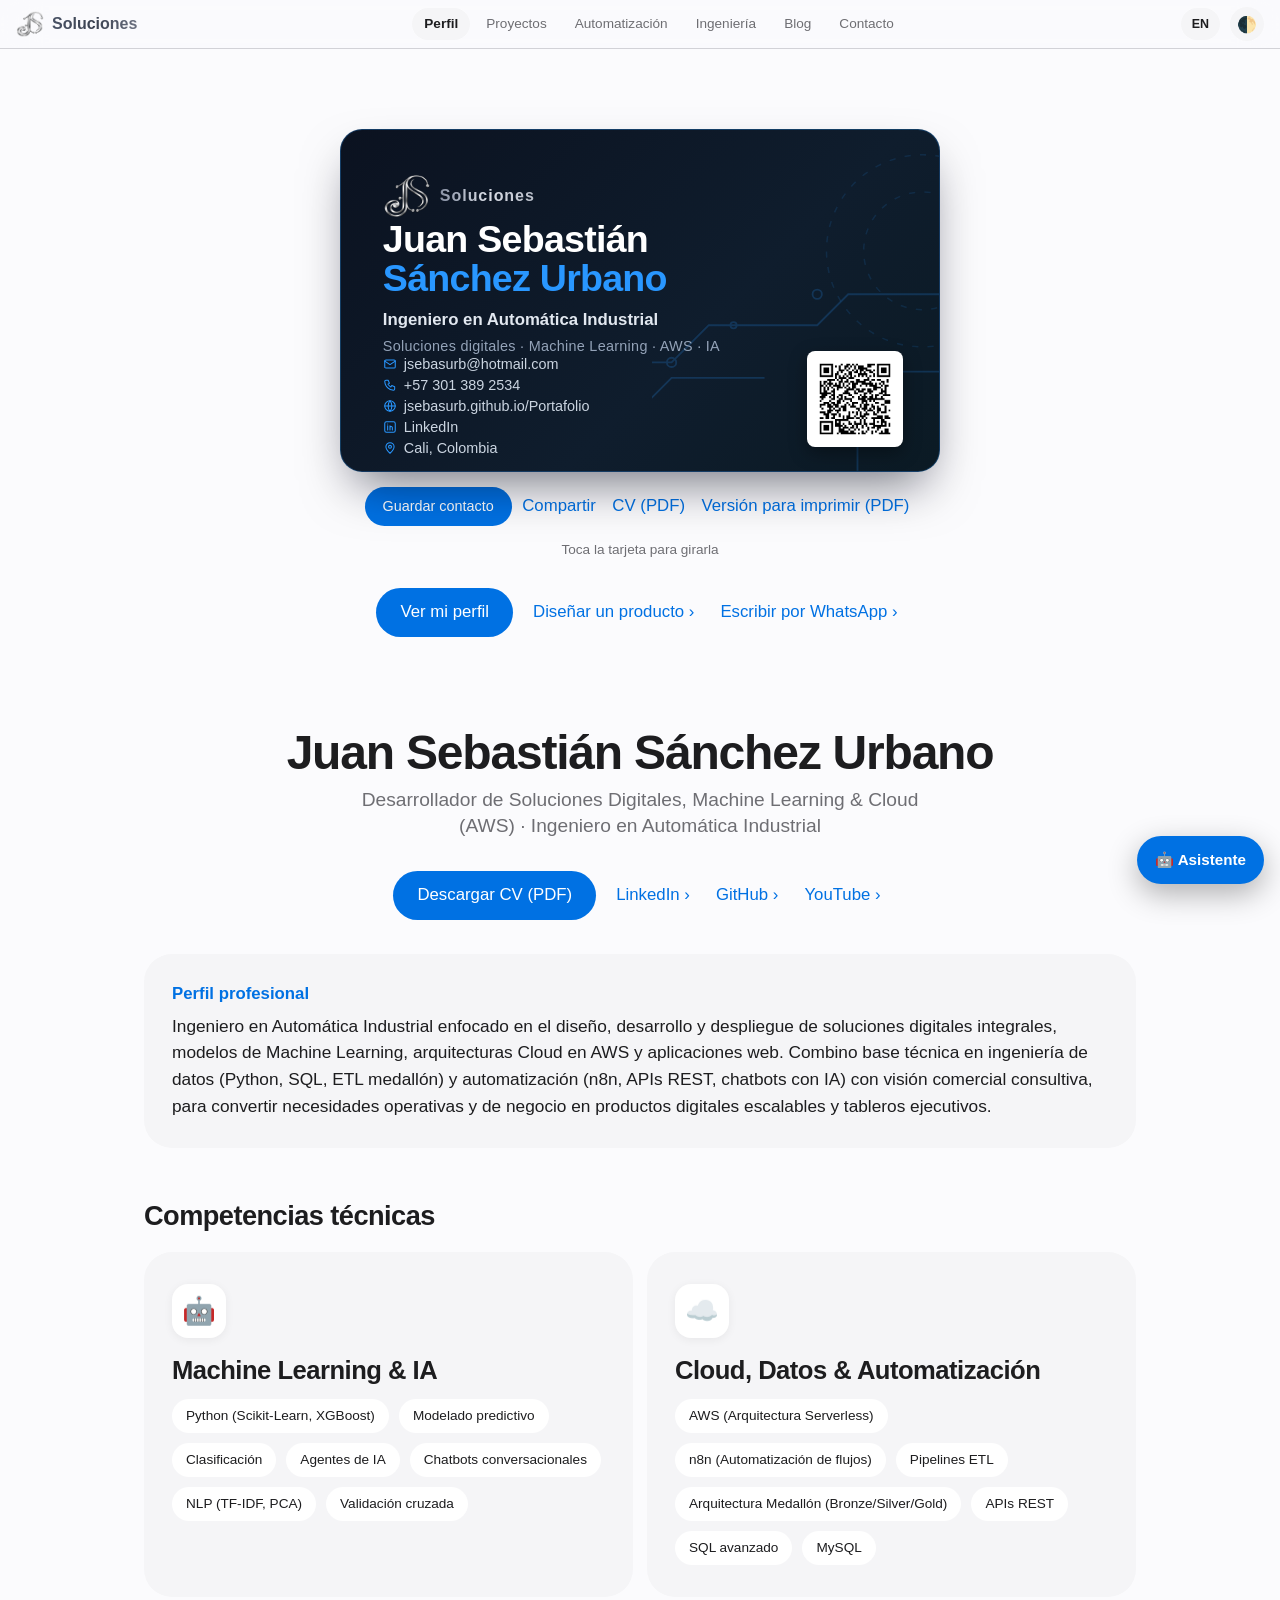
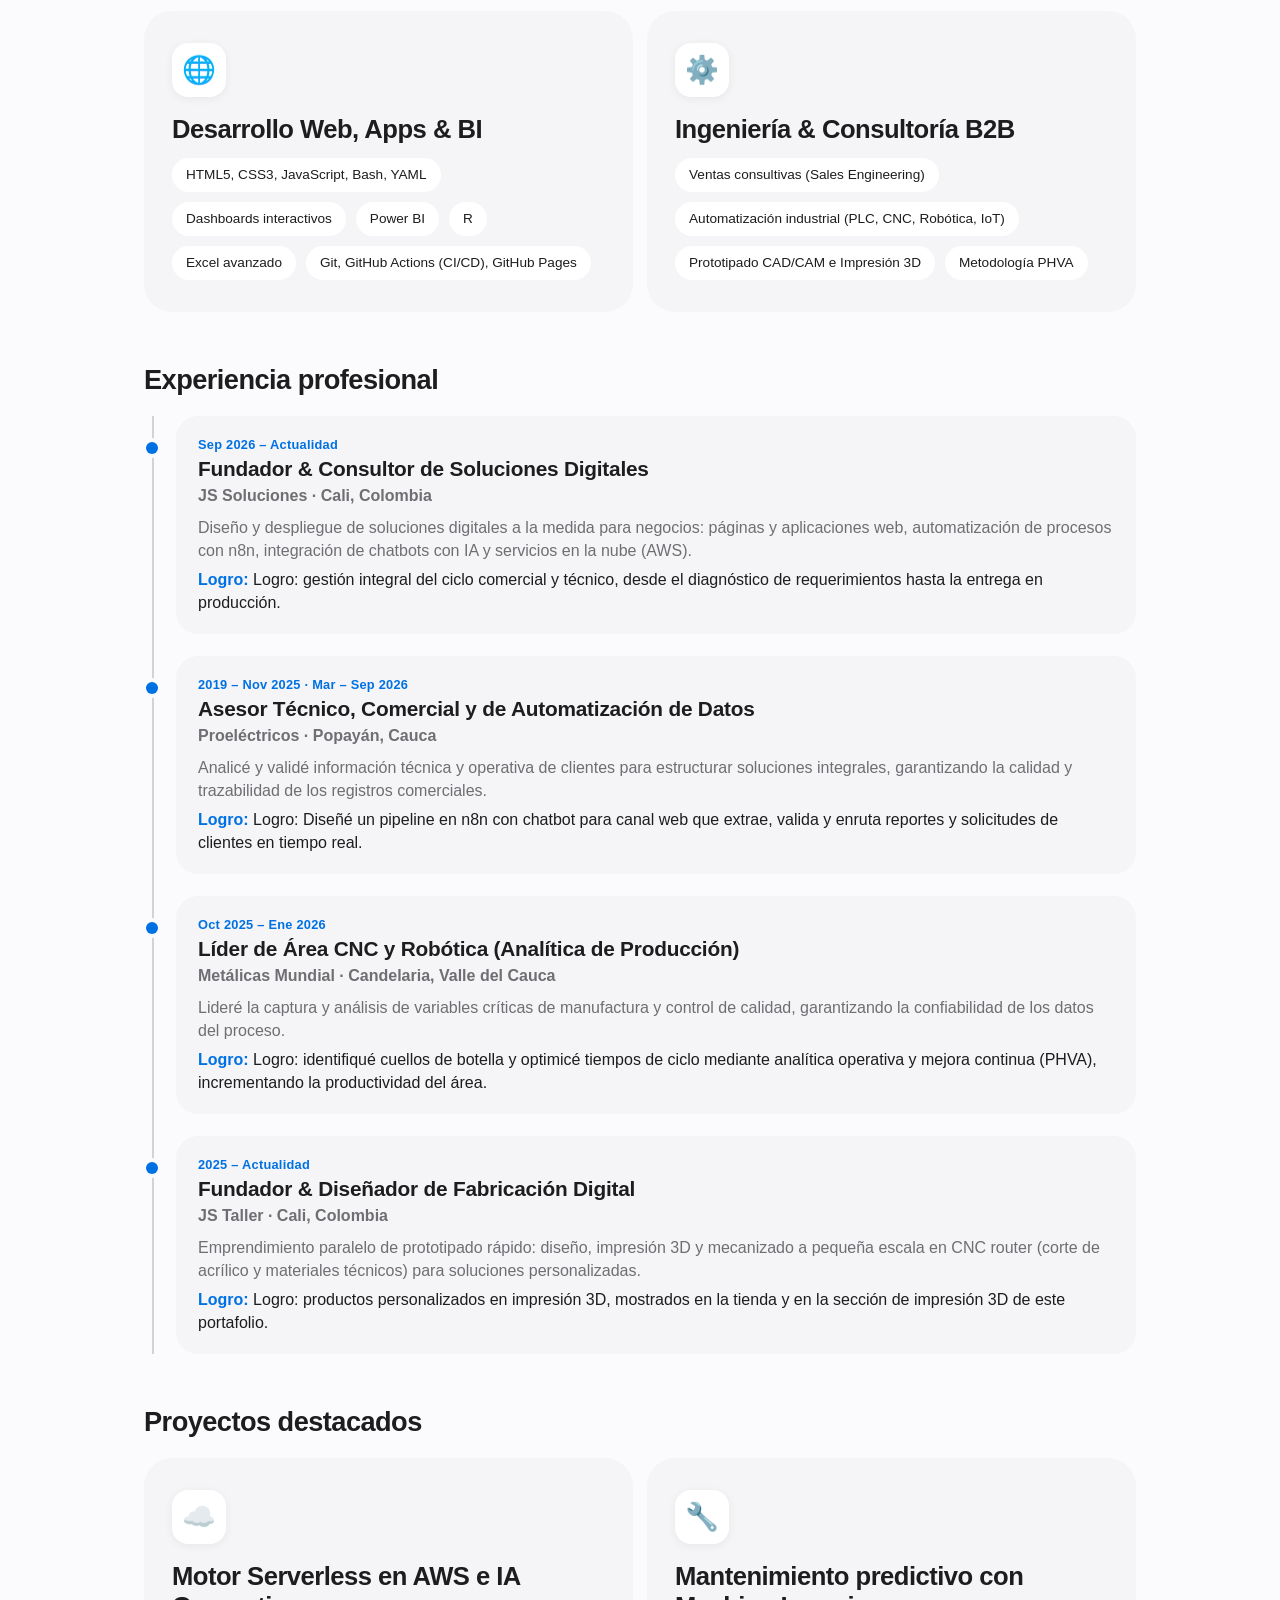
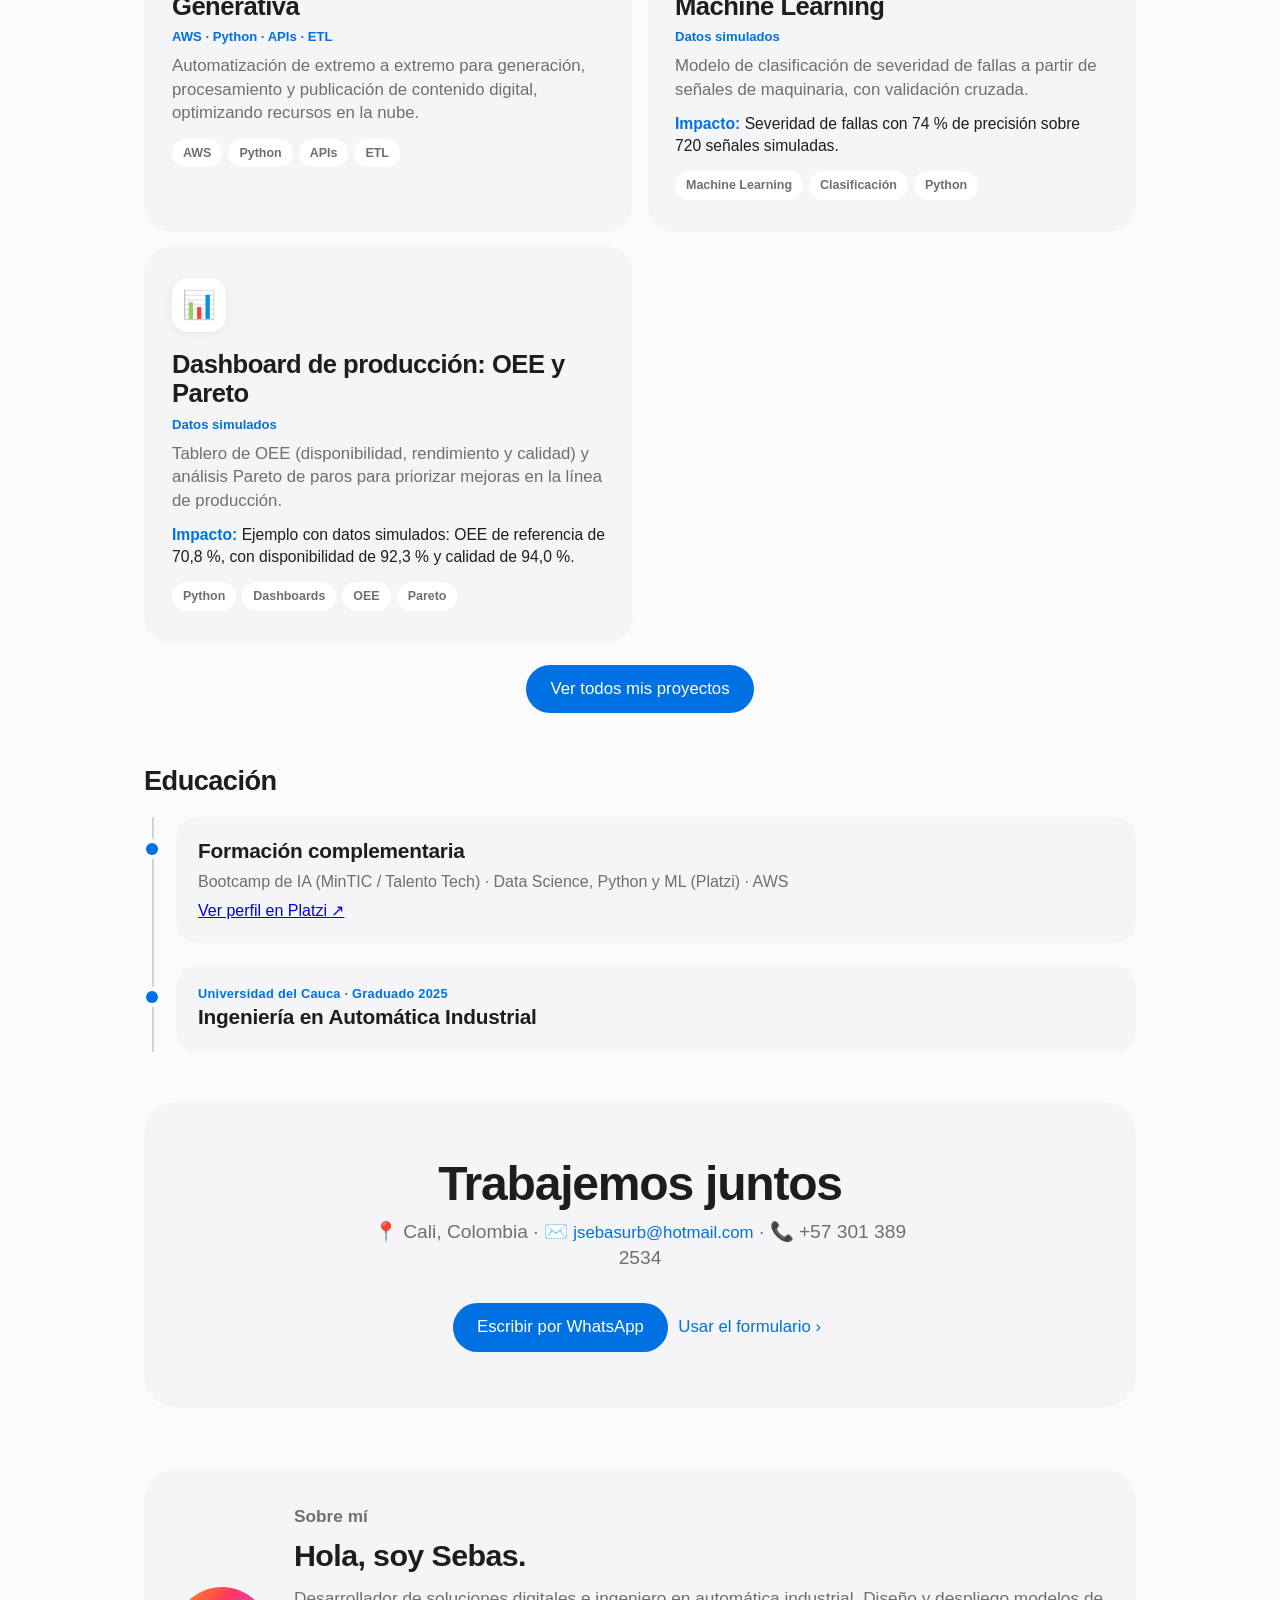
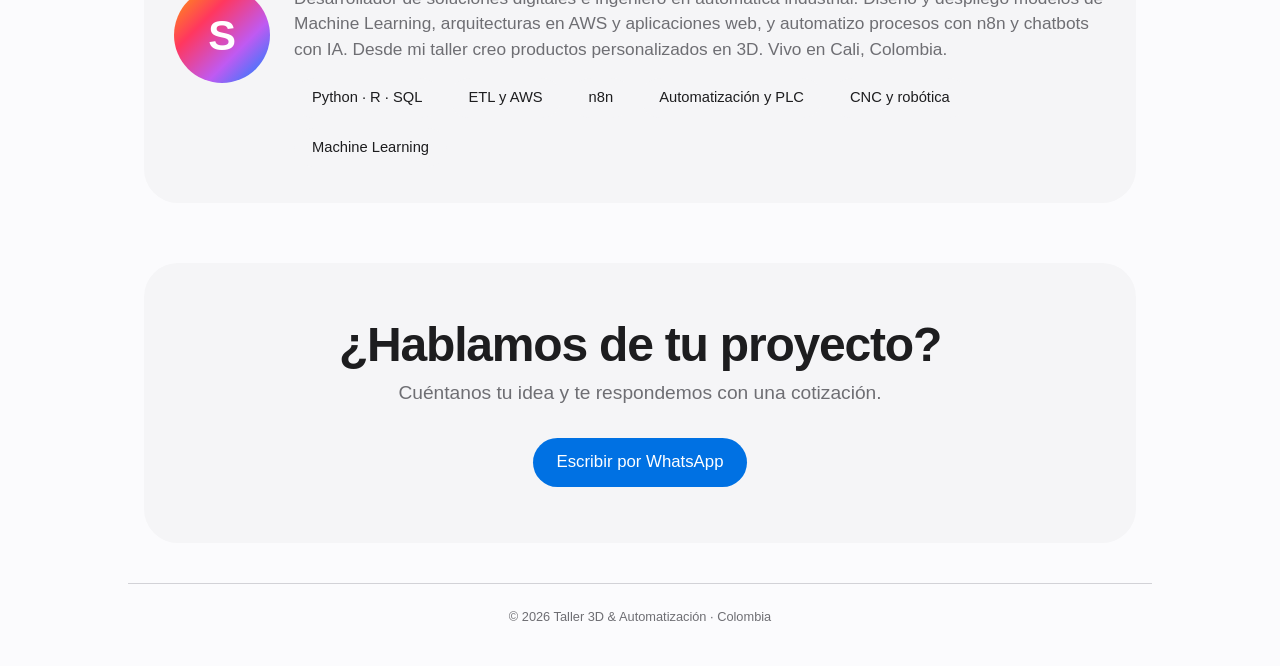
==== gold/index.html @ 43a46b57 "logo" ====
<!DOCTYPE html>
<html lang="es">
<head>
<meta charset="UTF-8">
<meta name="viewport" content="width=device-width, initial-scale=1, viewport-fit=cover">
<title>JSebasurb | Ingeniero en Automática Industrial · ML, Ventas e IA</title>
<meta name="description" content="Portafolio de Juan Sebastián Sánchez Urbano: machine learning, ventas técnicas, Power BI, IA y automatización, con herramientas propias e impresión 3D.">
<meta property="og:title" content="JSebasurb | Ingeniero en Automática Industrial · ML, Ventas e IA">
<meta property="og:description" content="Portafolio de Juan Sebastián Sánchez Urbano: machine learning, ventas técnicas, Power BI, IA y automatización, con herramientas propias e impresión 3D.">
<meta property="og:type" content="website">
<meta property="og:url" content="https://jsebasurb.github.io/Portafolio/">
<meta property="og:image" content="https://jsebasurb.github.io/Portafolio/assets/img/og-image.png">
<meta property="og:image:width" content="1200">
<meta property="og:image:height" content="630">
<meta property="og:locale" content="es_CO">
<meta name="twitter:card" content="summary_large_image">
<meta name="twitter:title" content="JSebasurb | Ingeniero en Automática Industrial · ML, Ventas e IA">
<meta name="twitter:image" content="https://jsebasurb.github.io/Portafolio/assets/img/og-image.png">
<meta name="author" content="Juan Sebastián Sánchez Urbano">
<meta name="theme-color" content="#0d9488">
<link rel="canonical" href="https://jsebasurb.github.io/Portafolio/">
<link rel="alternate" hreflang="es" href="https://jsebasurb.github.io/Portafolio/">
<link rel="alternate" hreflang="en" href="https://jsebasurb.github.io/Portafolio/en/">
<link rel="alternate" hreflang="x-default" href="https://jsebasurb.github.io/Portafolio/">
<link rel="manifest" href="manifest.webmanifest">
<link rel="apple-touch-icon" href="assets/img/icon-192.png">
<script type="application/ld+json">{"@context": "https://schema.org", "@type": "Person", "name": "Juan Sebastián Sánchez Urbano", "jobTitle": "Ingeniero en Automática Industrial · ML y Ventas", "url": "https://jsebasurb.github.io/Portafolio/", "inLanguage": "es", "email": "mailto:jsebasurb@hotmail.com", "address": {"@type": "PostalAddress", "addressLocality": "Cali", "addressCountry": "CO"}, "sameAs": ["https://linkedin.com/in/jsebasurb", "https://github.com/JSebasurb", "https://www.youtube.com/@akazuia"], "knowsAbout": ["Machine Learning", "AWS", "Desarrollo web", "IA", "ETL", "Python", "SQL", "n8n", "Industrial automation"]}</script>
<link rel="icon" type="image/png" sizes="32x32" href="assets/img/favicon-32.png">
<link rel="stylesheet" href="assets/css/styles.css">

</head>
<body>
<a class="skip" href="#main">Saltar al contenido</a>
<div class="top"><div>
  <a class="brand" href="#perfil" data-go="perfil" aria-label="Soluciones · Inicio"><img src="assets/img/logo.webp" alt="" width="28" height="28" fetchpriority="high" decoding="async"><span>Soluciones</span></a>
  <div class="tabsw"><button class="tnav prev" type="button" aria-label="Pestañas anteriores" hidden>‹</button><div class="tabs" id="tabs" role="tablist" aria-label="Secciones">
    <button class="on" role="tab" data-t="perfil">Perfil</button>
    <button role="tab" data-t="hub">Proyectos</button>
    <button role="tab" data-t="auto">Automatización</button>
    <button role="tab" data-t="ing">Ingeniería</button>
    <button role="tab" data-t="blog">Blog</button>
    <button role="tab" data-t="contacto">Contacto</button>
  </div><button class="tnav next" type="button" aria-label="Más pestañas" hidden>›</button></div>
  <a class="lang" id="langBtn" href="en/" data-base="en/" hreflang="en" lang="en" aria-label="Switch to English" title="Switch to English">EN</a>
  <button class="tbtn" id="themeBtn" type="button" aria-label="Cambiar entre modo claro y oscuro" title="Modo claro/oscuro">🌓</button>
</div></div>

<div class="hero">
  <article class="bizcard" aria-label="Tarjeta de presentación">
    <div class="bc3d" id="bc3d" tabindex="0" role="button" aria-label="Girar tarjeta">
      <div class="bc3d-card" id="bc3dCard">
        <div class="bc3d-face bc3d-front bn-front">
          <svg class="bn-art" viewBox="0 0 300 220" preserveAspectRatio="xMidYMid slice" aria-hidden="true"><g fill="none" stroke="#2997ff" stroke-width="1.2" opacity=".45"><path d="M0 150H70l24-24h70l20-20h116"/><path d="M40 220v-30l30-30h60"/><path d="M190 220v-40l24-24h86"/><circle cx="70" cy="150" r="3"/><circle cx="164" cy="106" r="3"/><circle cx="214" cy="172" r="3"/><circle cx="110" cy="126" r="2"/></g><g fill="none" stroke="#2997ff" stroke-width="1" opacity=".28" stroke-dasharray="4 6"><circle cx="232" cy="78" r="62"/><circle cx="232" cy="78" r="38"/></g></svg>
          <img class="bn-qr" src="assets/img/qr.png" alt="Código QR del portafolio" width="96" height="96" loading="lazy" decoding="async">
          <div class="bn-inner">
            <div class="bn-top">
              <div class="bn-brand"><img src="assets/img/logo.webp" alt="" width="30" height="30" fetchpriority="high" decoding="async"><span>Soluciones</span></div>
            </div>
            <div>
              <p class="bn-name">Juan Sebastián<br><span class="bn-ac">Sánchez Urbano</span></p>
              <p class="bn-role t-es">Ingeniero en Automática Industrial</p>
              <p class="bn-role t-en">Industrial Automation Engineer</p>
              <p class="bn-tag t-es">Soluciones digitales · Machine Learning · AWS · IA</p>
              <p class="bn-tag t-en">Digital solutions · Machine Learning · AWS · AI</p>
            </div>
            <div class="bn-contacts">
              <a href="mailto:jsebasurb@hotmail.com"><svg class="bn-ic" viewBox="0 0 24 24" aria-hidden="true"><rect x="3" y="5" width="18" height="14" rx="2"/><path d="M3 7l9 6 9-6"/></svg>jsebasurb@hotmail.com</a>
              <a href="tel:+573013892534"><svg class="bn-ic" viewBox="0 0 24 24" aria-hidden="true"><path d="M5 4h4l2 5-2.5 1.5a11 11 0 0 0 5 5L15 13l5 2v4a2 2 0 0 1-2 2A16 16 0 0 1 3 6a2 2 0 0 1 2-2z"/></svg>+57 301 389 2534</a>
              <a href="https://jsebasurb.github.io/Portafolio/" target="_blank" rel="noopener"><svg class="bn-ic" viewBox="0 0 24 24" aria-hidden="true"><circle cx="12" cy="12" r="9"/><path d="M3 12h18M12 3a14 14 0 0 1 0 18M12 3a14 14 0 0 0 0 18"/></svg>jsebasurb.github.io/Portafolio</a>
              <a href="https://linkedin.com/in/jsebasurb" target="_blank" rel="noopener"><svg class="bn-ic" viewBox="0 0 24 24" aria-hidden="true"><rect x="3" y="3" width="18" height="18" rx="3"/><path d="M8 10v7M8 7v.01M12 17v-4a2 2 0 0 1 4 0v4M12 10v7"/></svg>LinkedIn</a>
              <span><svg class="bn-ic" viewBox="0 0 24 24" aria-hidden="true"><path d="M12 21s-7-6-7-11a7 7 0 0 1 14 0c0 5-7 11-7 11z"/><circle cx="12" cy="10" r="2.5"/></svg>Cali, Colombia</span>
            </div>
          </div>
        </div>
        <div class="bc3d-face bc3d-back bn-back">
          <div class="bn-inner">
            <div>
              <p class="bn-kicker t-es">Lo que construyo</p>
              <p class="bn-kicker t-en">What I build</p>
              <p class="bn-h t-es">Soluciones digitales, datos e IA</p>
              <p class="bn-h t-en">Digital, data and AI solutions</p>
            </div>
            <div class="bn-grid t-es"><div class="bn-chip"><svg class="bn-ci" viewBox="0 0 24 24" aria-hidden="true"><circle cx="5" cy="6" r="2"/><circle cx="5" cy="18" r="2"/><circle cx="19" cy="12" r="2"/><path d="M7 6l10 6M7 18l10-6"/></svg>Machine Learning</div><div class="bn-chip"><svg class="bn-ci" viewBox="0 0 24 24" aria-hidden="true"><rect x="7" y="7" width="10" height="10" rx="2"/><path d="M10 2v3M14 2v3M10 19v3M14 19v3M2 10h3M2 14h3M19 10h3M19 14h3M10 12h4"/></svg>Inteligencia artificial</div><div class="bn-chip"><svg class="bn-ci" viewBox="0 0 24 24" aria-hidden="true"><path d="M3 20h18"/><path d="M6 16l4-4 3 3 5-6"/><path d="M15 9h3v3"/></svg>Cloud y AWS</div><div class="bn-chip"><svg class="bn-ci" viewBox="0 0 24 24" aria-hidden="true"><path d="M3 20h18"/><path d="M6 16l4-4 3 3 5-6"/><path d="M15 9h3v3"/></svg>Apps y dashboards</div><div class="bn-chip"><svg class="bn-ci" viewBox="0 0 24 24" aria-hidden="true"><circle cx="12" cy="12" r="3"/><path d="M12 3v3M12 18v3M3 12h3M18 12h3M5.6 5.6l2.1 2.1M16.3 16.3l2.1 2.1M5.6 18.4l2.1-2.1M16.3 7.7l2.1-2.1"/><circle cx="12" cy="12" r="7"/></svg>Automatización con n8n</div><div class="bn-chip"><svg class="bn-ci" viewBox="0 0 24 24" aria-hidden="true"><path d="M14 6l4 4-8 8H6v-4z"/><path d="M4 20l4-4"/></svg>Ventas consultivas</div></div>
            <div class="bn-grid t-en"><div class="bn-chip"><svg class="bn-ci" viewBox="0 0 24 24" aria-hidden="true"><circle cx="5" cy="6" r="2"/><circle cx="5" cy="18" r="2"/><circle cx="19" cy="12" r="2"/><path d="M7 6l10 6M7 18l10-6"/></svg>Machine Learning</div><div class="bn-chip"><svg class="bn-ci" viewBox="0 0 24 24" aria-hidden="true"><rect x="7" y="7" width="10" height="10" rx="2"/><path d="M10 2v3M14 2v3M10 19v3M14 19v3M2 10h3M2 14h3M19 10h3M19 14h3M10 12h4"/></svg>Artificial intelligence</div><div class="bn-chip"><svg class="bn-ci" viewBox="0 0 24 24" aria-hidden="true"><path d="M3 20h18"/><path d="M6 16l4-4 3 3 5-6"/><path d="M15 9h3v3"/></svg>Cloud and AWS</div><div class="bn-chip"><svg class="bn-ci" viewBox="0 0 24 24" aria-hidden="true"><path d="M3 20h18"/><path d="M6 16l4-4 3 3 5-6"/><path d="M15 9h3v3"/></svg>Apps and dashboards</div><div class="bn-chip"><svg class="bn-ci" viewBox="0 0 24 24" aria-hidden="true"><circle cx="12" cy="12" r="3"/><path d="M12 3v3M12 18v3M3 12h3M18 12h3M5.6 5.6l2.1 2.1M16.3 16.3l2.1 2.1M5.6 18.4l2.1-2.1M16.3 7.7l2.1-2.1"/><circle cx="12" cy="12" r="7"/></svg>Automation with n8n</div><div class="bn-chip"><svg class="bn-ci" viewBox="0 0 24 24" aria-hidden="true"><path d="M14 6l4 4-8 8H6v-4z"/><path d="M4 20l4-4"/></svg>Consultative sales</div></div>
            <div class="bn-foot"><span class="t-es">Ventas técnicas e ingeniería para soluciones de alto valor.</span><span class="t-en">Technical sales and engineering for high-value solutions.</span><b>Soluciones</b></div>
          </div>
        </div>
      </div>
    </div>
    <div class="bn-save"><button class="pill sm" type="button" id="bnVcard"><span class="t-es">Guardar contacto</span><span class="t-en">Save contact</span></button> <button class="link" type="button" id="bnShare"><span class="t-es">Compartir</span><span class="t-en">Share</span></button> <a class="link" href="assets/docs/CV_Juan_Sebastian_Sanchez.pdf" download><span class="t-es">CV (PDF)</span><span class="t-en">CV (PDF)</span></a> <a class="link" href="assets/docs/Tarjeta_Imprimir.pdf" download><span class="t-es">Versión para imprimir (PDF)</span><span class="t-en">Print version (PDF)</span></a></div>
    <p class="bc3d-hint t-es">Toca la tarjeta para girarla</p>
    <p class="bc3d-hint t-en">Tap the card to flip it</p>
  </article>
  <p class="eyebrow">Datos · Automatización · IA · Ingeniería · 3D</p>
  <h1>Hazlo <span>tuyo.</span></h1>
  <p class="lead">Soy Juan Sebastián Sánchez: ingeniero en automática industrial enfocado en Machine Learning, ventas técnicas e IA. Aquí encuentras mi perfil, mis proyectos, mis herramientas y mi taller 3D.</p>
  <div class="ctas">
    <button class="pill" id="goCv">Ver mi perfil</button>
    <button class="link" id="goLab">Diseñar un producto ›</button>
    <a class="link" id="wa" href="#" target="_blank" rel="noopener">Escribir por WhatsApp ›</a>
  </div>
</div>

<main id="main">
<section class="tab" id="tienda" role="tabpanel">
  <h2>Personalización que se siente única.</h2>
  <p class="sub">Estampados de alta definición sobre aluminio y vidrio. Impresión 3D para cualquier idea.</p>
  <div class="bento">
    <div class="tile rv"><div><div class="ico">🔑</div><h3>Llaveros estampados</h3><p>Tu foto, nombre o logo sobre llaveros con lámina de aluminio. Colores vivos y muy resistentes.</p></div><div class="from">Desde <b>$8.000</b></div></div>
    <div class="tile rv"><div><div class="ico">📱</div><h3>Estuches en aluminio</h3><p>Estampado a todo color sobre lámina de aluminio. Acabado brillante y duradero.</p></div><div class="from">Desde <b>$35.000</b></div></div>
    <div class="tile rv"><div><div class="ico">🔮</div><h3>Estuches en vidrio</h3><p>Estampado sobre vidrio con efecto espejo y una profundidad de color increíble.</p></div><div class="from">Desde <b>$40.000</b></div></div>
    <div class="tile dark rv"><div><div class="ico">🧊</div><h3>Impresión 3D</h3><p>Prototipos, repuestos, figuras y piezas funcionales en PLA.</p></div><div class="from" style="color:#a1a1a6">Cotiza tu <b style="color:#fff">pieza</b> · <button class="link" data-go="imp3d" style="padding:0;color:#2dd4bf">Ver más ›</button></div></div>
  </div>

  <div class="kbar"><h3>Hechos en el taller</h3><div class="seg wrap" id="kFilter"><button class="on" data-c="all">Todos</button><button data-c="Llaveros">Llaveros</button><button data-c="Estuches">Estuches</button><button data-c="Impresión 3D">Impresión 3D</button></div></div>
  <p class="sub" style="text-align:left;margin:0 0 16px;max-width:none">Toca una foto para verla más grande y pídela por WhatsApp.</p>
  <div class="kgrid"><article class="ccard" data-cat="Llaveros"><button class="cthumb" type="button" aria-label="Ampliar Pareja ilustrada"><img loading="lazy" decoding="async" src="assets/catalog/pareja-chibi.webp" alt="Pareja ilustrada"></button><div class="cbody"><h3>Pareja ilustrada</h3><p>Ideal para regalar: tu foto o una ilustración de los dos en un llavero redondo con acabado brillante.</p><a class="repo" href="https://wa.me/573013892534?text=Hola%2C%20quiero%20pedir%20el%20dise%C3%B1o%20%C2%ABPareja%20ilustrada%C2%BB.%20%C2%BFMe%20cotizas%3F" target="_blank" rel="noopener">Pedir este diseño ›</a></div></article><article class="ccard" data-cat="Llaveros"><button class="cthumb" type="button" aria-label="Ampliar Brujita"><img loading="lazy" decoding="async" src="assets/catalog/bruja.webp" alt="Brujita"></button><div class="cbody"><h3>Brujita</h3><p>Un diseño con personalidad. Pídelo así o con tu propia imagen.</p><a class="repo" href="https://wa.me/573013892534?text=Hola%2C%20quiero%20pedir%20el%20dise%C3%B1o%20%C2%ABBrujita%C2%BB.%20%C2%BFMe%20cotizas%3F" target="_blank" rel="noopener">Pedir este diseño ›</a></div></article><article class="ccard" data-cat="Llaveros"><button class="cthumb" type="button" aria-label="Ampliar Axolotl"><img loading="lazy" decoding="async" src="assets/catalog/axolotl.webp" alt="Axolotl"></button><div class="cbody"><h3>Axolotl</h3><p>Tierno y colorido. También se puede hacer con tu mascota o tu ilustración.</p><a class="repo" href="https://wa.me/573013892534?text=Hola%2C%20quiero%20pedir%20el%20dise%C3%B1o%20%C2%ABAxolotl%C2%BB.%20%C2%BFMe%20cotizas%3F" target="_blank" rel="noopener">Pedir este diseño ›</a></div></article><article class="ccard" data-cat="Llaveros"><button class="cthumb" type="button" aria-label="Ampliar Panda"><img loading="lazy" decoding="async" src="assets/catalog/panda.webp" alt="Panda"></button><div class="cbody"><h3>Panda</h3><p>Fondo y colores a tu gusto. Pídelo tal cual o con tu propia imagen.</p><a class="repo" href="https://wa.me/573013892534?text=Hola%2C%20quiero%20pedir%20el%20dise%C3%B1o%20%C2%ABPanda%C2%BB.%20%C2%BFMe%20cotizas%3F" target="_blank" rel="noopener">Pedir este diseño ›</a></div></article><article class="ccard" data-cat="Llaveros"><button class="cthumb" type="button" aria-label="Ampliar Astronauta"><img loading="lazy" decoding="async" src="assets/catalog/astronauta.webp" alt="Astronauta"></button><div class="cbody"><h3>Astronauta</h3><p>Para soñadores y amantes del espacio. Acabado brillante.</p><a class="repo" href="https://wa.me/573013892534?text=Hola%2C%20quiero%20pedir%20el%20dise%C3%B1o%20%C2%ABAstronauta%C2%BB.%20%C2%BFMe%20cotizas%3F" target="_blank" rel="noopener">Pedir este diseño ›</a></div></article><article class="ccard" data-cat="Llaveros"><button class="cthumb" type="button" aria-label="Ampliar Shiba"><img loading="lazy" decoding="async" src="assets/catalog/shiba.webp" alt="Shiba"></button><div class="cbody"><h3>Shiba</h3><p>Para quienes aman a los perros. Hazlo con la cara de tu mascota.</p><a class="repo" href="https://wa.me/573013892534?text=Hola%2C%20quiero%20pedir%20el%20dise%C3%B1o%20%C2%ABShiba%C2%BB.%20%C2%BFMe%20cotizas%3F" target="_blank" rel="noopener">Pedir este diseño ›</a></div></article><article class="ccard case" data-cat="Estuches"><button class="cthumb" type="button" aria-label="Ampliar Estuche con tu logo"><img loading="lazy" decoding="async" src="assets/catalog/estuche-dino.webp" alt="Estuche con tu logo"></button><div class="cbody"><h3>Estuche con tu logo</h3><p>Tu logo o mascota de marca a todo color en un estuche para celular. Ideal para negocios y regalos corporativos.</p><a class="repo" href="https://wa.me/573013892534?text=Hola%2C%20quiero%20pedir%20el%20dise%C3%B1o%20%C2%ABEstuche%20con%20tu%20logo%C2%BB.%20%C2%BFMe%20cotizas%3F" target="_blank" rel="noopener">Pedir este diseño ›</a></div></article><article class="ccard" data-cat="Impresión 3D"><button class="cthumb" type="button" aria-label="Ampliar Esqueleto articulado"><img loading="lazy" decoding="async" src="assets/catalog/esqueleto-articulado.webp" alt="Esqueleto articulado"></button><div class="cbody"><h3>Esqueleto articulado</h3><p>Figura con articulaciones móviles impresa en 3D, ideal como llavero o para coleccionar.</p><a class="repo" href="https://wa.me/573013892534?text=Hola%2C%20quiero%20pedir%20el%20dise%C3%B1o%20%C2%ABEsqueleto%20articulado%C2%BB.%20%C2%BFMe%20cotizas%3F" target="_blank" rel="noopener">Pedir este diseño ›</a></div></article></div>

  <h2 id="labT">Diséñalo en segundos.</h2>
  <p class="sub">Elige, personaliza y pídelo directo por WhatsApp.</p>
  <div class="lab rv" id="lab">
    <div class="ctrl">
      <h3>Tu diseño</h3>
      <div class="f"><label>PRODUCTO</label><div class="seg" id="prodC"><button class="on" data-v="key">Llavero</button><button data-v="case">Aluminio</button><button data-v="glass">Vidrio</button></div></div>
      <div class="f"><label>TEXTO</label><input type="text" id="txt" maxlength="16" value="Tu nombre" autocomplete="off"></div>
      <div class="f"><label>ÍCONO</label><div class="dots emo" id="emC"><button class="on">⭐</button><button>❤️</button><button>🐾</button><button>⚽</button><button>🎮</button><button>🌸</button></div></div>
      <div class="f"><label>TU IMAGEN (OPCIONAL)</label><div class="rd-bar" style="margin-bottom:6px"><label class="mini" for="imgIn">Elegir imagen<input type="file" id="imgIn" accept="image/*" hidden></label><button class="mini" type="button" id="imgClr" hidden>Quitar</button></div><small class="hint">Tu imagen se queda en tu dispositivo. Adjúntala en WhatsApp al hacer el pedido.</small></div>
      <div class="f two"><div><label>CANTIDAD</label><input type="number" id="qty" min="1" max="999" value="1" inputmode="numeric"></div><div id="modelF" hidden><label>MODELO DE CELULAR</label><input id="model" maxlength="40" placeholder="Ej. iPhone 15 Pro" autocomplete="off"></div></div>
      <div class="f"><label>COLOR</label><div class="dots" id="colC">
        <button aria-label="Color naranja" class="on" style="background:linear-gradient(135deg,#ff9f0a,#ff375f)" data-v="linear-gradient(135deg,#ff9f0a,#ff375f)"></button>
        <button aria-label="Color azul" style="background:linear-gradient(135deg,#5e5ce6,#8a93a6)" data-v="linear-gradient(135deg,#5e5ce6,#8a93a6)"></button>
        <button aria-label="Color verde" style="background:linear-gradient(135deg,#30d158,#0a9d8f)" data-v="linear-gradient(135deg,#30d158,#0a9d8f)"></button>
        <button aria-label="Color morado" style="background:linear-gradient(135deg,#bf5af2,#ff2d92)" data-v="linear-gradient(135deg,#bf5af2,#ff2d92)"></button>
        <button aria-label="Color gris" style="background:linear-gradient(135deg,#48484a,#1c1c1e)" data-v="linear-gradient(135deg,#48484a,#1c1c1e)"></button></div></div>
      <button class="pill" id="order">Pedir por WhatsApp</button>
    </div>
    <div class="stage"><div class="dwrap" id="wrap"><div class="ring" id="ring"></div><div class="prod key" id="prod"><div class="em" id="pem">⭐</div><div class="tx" id="ptx">Tu nombre</div></div></div></div>
  </div>

  <h2>Ideas para cada ocasión.</h2>
  <p class="sub">Llaveros y estuches que dicen algo de quien los lleva.</p>
  <div class="bento ideas">
    <div class="tile rv"><div><div class="ico">💞</div><h3>Parejas</h3><p>Un regalo con su foto o una ilustración de los dos.</p></div><button class="link idea-go" data-msg="Hola, quiero un llavero o estuche para parejas">Pedir ›</button></div>
    <div class="tile rv"><div><div class="ico">🐾</div><h3>Mascotas</h3><p>Tu perro o gato en un llavero que llevas a todas partes.</p></div><button class="link idea-go" data-msg="Hola, quiero un llavero o estuche con mi mascota">Pedir ›</button></div>
    <div class="tile rv"><div><div class="ico">🏢</div><h3>Negocios y marcas</h3><p>Tu logo o mascota de marca en llaveros y estuches para clientes y equipo.</p></div><button class="link idea-go" data-msg="Hola, quiero llaveros o estuches con el logo de mi negocio">Pedir ›</button></div>
    <div class="tile rv"><div><div class="ico">🎉</div><h3>Eventos y cumpleaños</h3><p>Recordatorios únicos para tus invitados. Pregunta por varias unidades.</p></div><button class="link idea-go" data-msg="Hola, quiero cotizar varias unidades para un evento">Pedir ›</button></div>
  </div>

  <h2>Pedir es fácil.</h2>
  <div class="bento steps">
    <div class="tile rv"><div><div class="ico">1</div><h3>Elige</h3><p>Escoge un diseño del catálogo o crea el tuyo en el diseñador.</p></div></div>
    <div class="tile rv"><div><div class="ico">2</div><h3>Envía tu imagen</h3><p>Pulsa pedir por WhatsApp y adjunta tu foto, logo o idea.</p></div></div>
    <div class="tile rv"><div><div class="ico">3</div><h3>Confirmamos</h3><p>Revisamos los detalles, el modelo de celular y te enviamos la cotización.</p></div></div>
  </div>
  <p class="sub" style="margin-top:22px">¿Regalos, eventos o tu empresa? Pregunta por pedidos de varias unidades.</p>
</section>

<section class="tab" id="auto" role="tabpanel">
  <h2>Tu negocio, en piloto automático.</h2>
  <p class="sub">Conecta tus herramientas y deja que los procesos trabajen por ti.</p>
  <div class="flow">
    <div class="node"><i>💬</i>Cliente</div><div class="wire"></div>
    <div class="node"><i>⚙️</i>n8n</div><div class="wire"></div>
    <div class="node"><i>🤖</i>IA</div><div class="wire"></div>
    <div class="node"><i>📊</i>CRM</div>
  </div>
  <div class="bento">
    <div class="tile rv"><div><div class="ico">🔗</div><h3>Flujos con n8n</h3><p>Conectamos WhatsApp, Google Sheets, CRM, correo y tiendas en flujos automáticos.</p></div></div>
    <div class="tile rv"><div><div class="ico">🧩</div><h3>Automatización de apps</h3><p>Integraciones por API, bots, reportes automáticos y sincronización de datos.</p></div></div>
    <div class="tile rv"><div><div class="ico">📣</div><h3>Marketing digital</h3><p>Redes sociales, captación de clientes, embudos, campañas y mensajes automáticos.</p></div></div>
    <div class="tile dark rv"><div><div class="ico">🛎️</div><h3>Chatbots 24/7</h3><p>Atención, agendamiento y seguimiento de clientes sin intervención manual.</p></div></div>
  </div>
  <div class="chips"><span>n8n</span><span>APIs</span><span>Webhooks</span><span>Google Workspace</span><span>WhatsApp</span><span>CRM</span><span>IA</span></div>
</section>

<section class="tab" id="ia" role="tabpanel">
  <h2>Contenido con IA que vende.</h2>
  <p class="sub">Imágenes, videos y textos creados con inteligencia artificial para que tu marca destaque en redes.</p>
  <div class="promptbox rv"><span class="pl">Prompt</span><div class="pt" id="pt"></div><span class="cur"></span></div>
  <div class="bento">
    <div class="tile rv"><div><div class="ico">🖼️</div><h3>Imágenes y diseños</h3><p>Fotos de producto, mockups, logos y piezas gráficas generadas con IA, listas para publicar.</p></div></div>
    <div class="tile rv"><div><div class="ico">🎬</div><h3>Videos y reels con IA</h3><p>Videos cortos, animaciones de producto y anuncios para Instagram, TikTok y WhatsApp.</p></div></div>
    <div class="tile rv"><div><div class="ico">✍️</div><h3>Textos y calendario</h3><p>Copys, guiones, descripciones y un calendario de contenido pensado para tu negocio.</p></div></div>
    <div class="tile dark rv"><div><div class="ico">🎙️</div><h3>Voz y avatares</h3><p>Locuciones, presentadores virtuales y contenido automatizado conectado con n8n.</p></div></div>
  </div>
  <div class="chips"><span>Imágenes IA</span><span>Video IA</span><span>Redes sociales</span><span>Branding</span><span>Automatización de publicaciones</span></div>
</section>

<section class="tab" id="ing" role="tabpanel">
  <h2>Ingeniería que funciona.</h2>
  <p class="sub">Automatización industrial, de la idea a la puesta en marcha.</p>
  <div class="plc">
    <svg viewBox="0 0 460 120" aria-label="Diagrama ladder animado">
      <line x1="20" y1="10" x2="20" y2="110" class="wl on"/><line x1="440" y1="10" x2="440" y2="110" class="wl on"/>
      <path id="r1" d="M20 40H120M170 40H270M320 40H400" class="wl"/>
      <path d="M20 90H400" class="wl"/>
      <path d="M120 28v24M170 28v24" stroke="#f5f5f7" stroke-width="3" stroke-linecap="round"/>
      <circle cx="295" cy="40" r="22" fill="none" stroke="#f5f5f7" stroke-width="3"/>
      <path d="M400 40H440" class="wl on"/>
      <text x="108" y="22">START</text><text x="160" y="22">STOP</text><text x="274" y="80">MOTOR</text>
      <text x="26" y="108">PLC · Ladder</text>
    </svg>
  </div>
  <div class="bento">
    <div class="tile rv"><div><div class="ico">🏭</div><h3>Automatización industrial</h3><p>Diseño e implementación de procesos automatizados y modernización de líneas.</p></div></div>
    <div class="tile rv"><div><div class="ico">🧠</div><h3>Programación de PLC</h3><p>Desarrollo, modificación y depuración de programas PLC, HMI y control de procesos.</p></div></div>
    <div class="tile rv"><div><div class="ico">💻</div><h3>Programación y software</h3><p>Apps web, paneles de datos y herramientas a la medida de tu operación.</p></div></div>
    <div class="tile dark rv"><div><div class="ico">🛠️</div><h3>Asesoría y soporte</h3><p>Diagnóstico, documentación técnica y acompañamiento en tus proyectos.</p></div></div>
  </div>
</section>

<section class="tab on" id="perfil">
  <h2>Juan Sebastián Sánchez Urbano</h2>
  <p class="sub">Desarrollador de Soluciones Digitales, Machine Learning &amp; Cloud (AWS) · Ingeniero en Automática Industrial</p>
  <div class="ctas" style="margin:0 0 34px">
    <a class="pill" href="assets/docs/CV_Juan_Sebastian_Sanchez.pdf" download>Descargar CV (PDF)</a>
    <a class="link" href="https://linkedin.com/in/jsebasurb" target="_blank" rel="noopener">LinkedIn ›</a>
    <a class="link" href="https://github.com/JSebasurb" target="_blank" rel="noopener">GitHub ›</a>
    <a class="link" href="https://www.youtube.com/@akazuia" target="_blank" rel="noopener">YouTube ›</a>
  </div>
  <div class="cv-sum rv"><p class="eyebrow">Perfil profesional</p><p>Ingeniero en Automática Industrial enfocado en el diseño, desarrollo y despliegue de soluciones digitales integrales, modelos de Machine Learning, arquitecturas Cloud en AWS y aplicaciones web. Combino base técnica en ingeniería de datos (Python, SQL, ETL medallón) y automatización (n8n, APIs REST, chatbots con IA) con visión comercial consultiva, para convertir necesidades operativas y de negocio en productos digitales escalables y tableros ejecutivos.</p></div>
  <h3 class="sec">Competencias técnicas</h3><div class="bento"><div class="tile rv"><div><div class="ico">🤖</div><h3>Machine Learning &amp; IA</h3><div class="chips left"><span>Python (Scikit-Learn, XGBoost)</span><span>Modelado predictivo</span><span>Clasificación</span><span>Agentes de IA</span><span>Chatbots conversacionales</span><span>NLP (TF-IDF, PCA)</span><span>Validación cruzada</span></div></div></div><div class="tile rv"><div><div class="ico">☁️</div><h3>Cloud, Datos &amp; Automatización</h3><div class="chips left"><span>AWS (Arquitectura Serverless)</span><span>n8n (Automatización de flujos)</span><span>Pipelines ETL</span><span>Arquitectura Medallón (Bronze/Silver/Gold)</span><span>APIs REST</span><span>SQL avanzado</span><span>MySQL</span></div></div></div><div class="tile rv"><div><div class="ico">🌐</div><h3>Desarrollo Web, Apps &amp; BI</h3><div class="chips left"><span>HTML5, CSS3, JavaScript, Bash, YAML</span><span>Dashboards interactivos</span><span>Power BI</span><span>R</span><span>Excel avanzado</span><span>Git, GitHub Actions (CI/CD), GitHub Pages</span></div></div></div><div class="tile rv"><div><div class="ico">⚙️</div><h3>Ingeniería &amp; Consultoría B2B</h3><div class="chips left"><span>Ventas consultivas (Sales Engineering)</span><span>Automatización industrial (PLC, CNC, Robótica, IoT)</span><span>Prototipado CAD/CAM e Impresión 3D</span><span>Metodología PHVA</span></div></div></div></div>
  <h3 class="sec">Experiencia profesional</h3><div class="tl"><div class="tl-item rv"><div class="tl-per">Sep 2026 – Actualidad</div><h3>Fundador &amp; Consultor de Soluciones Digitales</h3><div class="tl-co">JS Soluciones · Cali, Colombia</div><p>Diseño y despliegue de soluciones digitales a la medida para negocios: páginas y aplicaciones web, automatización de procesos con n8n, integración de chatbots con IA y servicios en la nube (AWS).</p><p class="win"><b>Logro:</b> Logro: gestión integral del ciclo comercial y técnico, desde el diagnóstico de requerimientos hasta la entrega en producción.</p></div><div class="tl-item rv"><div class="tl-per">2019 – Nov 2025 · Mar – Sep 2026</div><h3>Asesor Técnico, Comercial y de Automatización de Datos</h3><div class="tl-co">Proeléctricos · Popayán, Cauca</div><p>Analicé y validé información técnica y operativa de clientes para estructurar soluciones integrales, garantizando la calidad y trazabilidad de los registros comerciales.</p><p class="win"><b>Logro:</b> Logro: Diseñé un pipeline en n8n con chatbot para canal web que extrae, valida y enruta reportes y solicitudes de clientes en tiempo real.</p></div><div class="tl-item rv"><div class="tl-per">Oct 2025 – Ene 2026</div><h3>Líder de Área CNC y Robótica (Analítica de Producción)</h3><div class="tl-co">Metálicas Mundial · Candelaria, Valle del Cauca</div><p>Lideré la captura y análisis de variables críticas de manufactura y control de calidad, garantizando la confiabilidad de los datos del proceso.</p><p class="win"><b>Logro:</b> Logro: identifiqué cuellos de botella y optimicé tiempos de ciclo mediante analítica operativa y mejora continua (PHVA), incrementando la productividad del área.</p></div><div class="tl-item rv"><div class="tl-per">2025 – Actualidad</div><h3>Fundador &amp; Diseñador de Fabricación Digital</h3><div class="tl-co">JS Taller · Cali, Colombia</div><p>Emprendimiento paralelo de prototipado rápido: diseño, impresión 3D y mecanizado a pequeña escala en CNC router (corte de acrílico y materiales técnicos) para soluciones personalizadas.</p><p class="win"><b>Logro:</b> Logro: productos personalizados en impresión 3D, mostrados en la tienda y en la sección de impresión 3D de este portafolio.</p></div></div>
  <h3 class="sec">Proyectos destacados</h3><div class="bento"><div class="tile rv"><div><div class="ico">☁️</div><h3>Motor Serverless en AWS e IA Generativa</h3><div class="meta">AWS · Python · APIs · ETL</div><p>Automatización de extremo a extremo para generación, procesamiento y publicación de contenido digital, optimizando recursos en la nube.</p><div class="tag-row"><span>AWS</span><span>Python</span><span>APIs</span><span>ETL</span></div></div></div><div class="tile rv"><div><div class="ico">🔧</div><h3>Mantenimiento predictivo con Machine Learning</h3><div class="meta">Datos simulados</div><p>Modelo de clasificación de severidad de fallas a partir de señales de maquinaria, con validación cruzada.</p><p class="win"><b>Impacto:</b> Severidad de fallas con 74 % de precisión sobre 720 señales simuladas.</p><div class="tag-row"><span>Machine Learning</span><span>Clasificación</span><span>Python</span></div></div></div><div class="tile rv"><div><div class="ico">📊</div><h3>Dashboard de producción: OEE y Pareto</h3><div class="meta">Datos simulados</div><p>Tablero de OEE (disponibilidad, rendimiento y calidad) y análisis Pareto de paros para priorizar mejoras en la línea de producción.</p><p class="win"><b>Impacto:</b> Ejemplo con datos simulados: OEE de referencia de 70,8 %, con disponibilidad de 92,3 % y calidad de 94,0 %.</p><div class="tag-row"><span>Python</span><span>Dashboards</span><span>OEE</span><span>Pareto</span></div></div></div></div>
  <div class="ctas" style="margin-top:22px"><button class="pill" data-go="proyectos">Ver todos mis proyectos</button></div>
  <h3 class="sec">Educación</h3><div class="tl"><div class="tl-item rv"><div class="tl-per"></div><h3>Formación complementaria</h3><p>Bootcamp de IA (MinTIC / Talento Tech) · Data Science, Python y ML (Platzi) · AWS</p><p><a href="https://platzi.com/p/JUAN_SEBASTIAN_SANCHEZ_URBANO/" target="_blank" rel="noopener">Ver perfil en Platzi ↗</a></p></div><div class="tl-item rv"><div class="tl-per">Universidad del Cauca · Graduado 2025</div><h3>Ingeniería en Automática Industrial</h3></div></div>
  <div class="cta rv" style="margin-top:50px">
    <h2>Trabajemos juntos</h2>
    <p class="sub">📍 Cali, Colombia · ✉️ <a class="link" style="padding:0" href="mailto:jsebasurb@hotmail.com">jsebasurb@hotmail.com</a> · 📞 +57 301 389 2534</p>
    <a class="pill" href="https://wa.me/573013892534" target="_blank" rel="noopener">Escribir por WhatsApp</a> <button class="link" data-go="contacto">Usar el formulario ›</button>
  </div>
</section>

<section class="tab" id="proyectos">
  <h2>Mis proyectos.</h2>
  <p class="sub">Datos, automatización, web e ingeniería. Toca una miniatura para abrir el proyecto.</p>
  <div class="pbar"><div class="seg wrap" id="pFilter"><button class="on" data-c="all">Todos</button><button data-c="Datos">Datos</button><button data-c="Automatización">Automatización</button><button data-c="Web">Web</button><button data-c="Industrial">Industrial</button><button data-c="Taller 3D">Taller 3D</button><button data-c="IA">IA</button><button data-c="Visión">Visión</button><button data-c="Juegos">Juegos</button><button data-c="Educación">Educación</button><button data-c="Realidad virtual">Realidad virtual</button><button data-c="Robótica">Robótica</button></div><span id="pCount" class="pcount"></span></div>
  <div class="pgrid"><article class="pcard rv" data-cat="Datos"><div class="pthumb"><img loading="lazy" decoding="async" src="assets/projects/etl-pipeline.webp" alt="Miniatura de Pipeline ETL automatizado end-to-end"></div><div class="pbody"><div class="meta">Datos · 2026</div><h3>Pipeline ETL automatizado end-to-end</h3><p>Extracción, transformación y carga con Python, n8n y APIs REST. Eliminó el 100% de la digitación manual y dejó datos estandarizados para análisis ejecutivo.</p><div class="tag-row"><span>Python</span><span>n8n</span><span>APIs REST</span><span>ETL</span></div><details class="case"><summary>Ver caso de estudio</summary><dl><dt>Problema</dt><dd>Los datos se digitaban a mano, con riesgo de errores y poca estandarización.</dd><dt>Solución</dt><dd>Arquitectura ETL con Python, n8n y consumo de APIs REST que consolida bases de datos centralizadas.</dd><dt>Resultado</dt><dd>Se eliminó el 100% de la digitación manual, con datos íntegros y estandarizados para el análisis ejecutivo.</dd></dl></details><button class="repo" type="button" data-tool="t6">Abrir la herramienta ›</button></div></article><article class="pcard rv" data-cat="Datos"><div class="pthumb"><img loading="lazy" decoding="async" src="assets/projects/etl-pipeline.webp" alt="Miniatura de ETL epidemiológico SIVIGILA 2018–2022"></div><div class="pbody"><div class="meta">Datos · 2026</div><h3>ETL epidemiológico SIVIGILA 2018–2022</h3><p>Proceso ETL sobre reportes del Instituto Nacional de Salud (dengue, IRAG, tuberculosis) con arquitectura medallón y dashboard HTML.</p><div class="tag-row"><span>Python</span><span>Excel</span><span>Medallón</span><span>Dashboard</span></div><button class="repo" type="button" data-tool="t6">Abrir la herramienta ›</button></div></article><article class="pcard rv" data-cat="Datos"><div class="pthumb"><div class="pfb" style="background:linear-gradient(135deg,#30d158,#0a9d8f)"><span>📦</span></div></div><div class="pbody"><div class="meta">Datos · 2026</div><h3>Laboratorio ETL Kaismart Solutions</h3><p>Integración de 5.000 ventas en MySQL con 50.000 eventos logísticos en Excel: EDA, medallón, 10 preguntas de negocio y ejecución con schedule.</p><div class="tag-row"><span>MySQL</span><span>Python</span><span>Medallón</span></div><button class="repo" type="button" data-tool="t6">Abrir la herramienta ›</button></div></article><article class="pcard rv" data-cat="Automatización"><div class="pthumb"><div class="pfb" style="background:linear-gradient(135deg,#bf5af2,#ff2d92)"><span>🤖</span></div></div><div class="pbody"><div class="meta">Automatización · 2025</div><h3>Chatbot con IA y flujo en n8n</h3><p>Chatbot web integrado a un pipeline en n8n que extrae, valida y enruta reportes automáticamente hacia las áreas responsables.</p><div class="tag-row"><span>n8n</span><span>IA</span><span>Chatbot</span></div></div></article><article class="pcard rv" data-cat="Web"><a class="pthumb" href="https://github.com/JSebasurb/Portafolio" target="_blank" rel="noopener" aria-label="Abrir Portafolio web con arquitectura medallón"><div class="pfb" style="background:linear-gradient(135deg,#48484a,#1c1c1e)"><span>🌐</span></div></a><div class="pbody"><div class="meta">Web · 2026</div><h3>Portafolio web con arquitectura medallón</h3><p>Sitio en GitHub Pages con capas Bronze/Silver/Gold, build en Python, despliegue con GitHub Actions y herramientas propias.</p><div class="tag-row"><span>HTML</span><span>CSS</span><span>JavaScript</span><span>Python</span></div><a class="repo" href="https://github.com/JSebasurb/Portafolio" target="_blank" rel="noopener">Ver código en GitHub ›</a></div></article><article class="pcard rv" data-cat="Industrial"><div class="pthumb"><div class="pfb" style="background:linear-gradient(135deg,#ff375f,#bf5af2)"><span>📡</span></div></div><div class="pbody"><div class="meta">Industrial · 2022–2024</div><h3>Captura de datos en tiempo real y alertas (IoT)</h3><p>Sensores e instrumentación industrial con ingesta en tiempo real, validación automática de variables críticas y alertas de control.</p><div class="tag-row"><span>IoT</span><span>Sensores</span><span>Alertas</span></div><button class="repo" type="button" data-tool="t10">Abrir la herramienta ›</button></div></article><article class="pcard rv" data-cat="Taller 3D"><div class="pthumb"><img loading="lazy" decoding="async" src="assets/projects/taller-3d-cotizador.webp" alt="Miniatura de Taller 3D: llaveros y estuches personalizados"></div><div class="pbody"><div class="meta">Taller 3D · 2026</div><h3>Taller 3D: llaveros y estuches personalizados</h3><p>Estampados en aluminio y vidrio, impresión 3D y diseñador de productos conectado a WhatsApp.</p><div class="tag-row"><span>Impresión 3D</span><span>Estampado</span></div><button class="repo" type="button" data-tool="t5">Abrir la herramienta ›</button></div></article><article class="pcard rv" data-cat="IA"><a class="pthumb" href="https://www.youtube.com/@akazuia" target="_blank" rel="noopener" aria-label="Abrir Canal de YouTube Akazu IA"><div class="pfb" style="background:linear-gradient(135deg,#5e5ce6,#0a84ff)"><span>🎬</span></div></a><div class="pbody"><div class="meta">IA · 2026</div><h3>Canal de YouTube Akazu IA</h3><p>Avatar de inteligencia artificial que convierte tendencias, bailes, audios virales y memes en videos cortos para redes.</p><div class="tag-row"><span>Avatar IA</span><span>Shorts</span><span>Animación IA</span></div><a class="repo" href="https://www.youtube.com/@akazuia" target="_blank" rel="noopener">Ver canal en YouTube ›</a></div></article><article class="pcard rv" data-cat="Industrial"><div class="pthumb"><img loading="lazy" decoding="async" src="assets/projects/calc-roscas.webp" alt="Miniatura de Calculadora de roscas"></div><div class="pbody"><div class="meta">Industrial · 2026</div><h3>Calculadora de roscas</h3><p>Ficha técnica de roscas métricas, UNC y UNF: diámetro, paso, diámetro menor y broca aproximada, con conversiones de paso y longitud.</p><div class="tag-row"><span>Python</span><span>Ingeniería</span><span>Conversiones</span></div><details class="case"><summary>Ver caso de estudio</summary><dl><dt>Problema</dt><dd>Consultar diámetro, paso y broca de una rosca sin buscar tablas.</dd><dt>Solución</dt><dd>Ficha técnica para roscas métricas, UNC y UNF, con conversiones de paso y longitud.</dd><dt>Resultado</dt><dd>Valores verificados con referencias conocidas: M8 = 1,25 mm; 1/4-20 = 20 TPI. La broca es aproximada.</dd></dl></details><button class="repo" type="button" data-tool="t4">Abrir la herramienta ›</button></div></article><article class="pcard rv" data-cat="Datos"><div class="pthumb"><img loading="lazy" decoding="async" src="assets/projects/csv-viewer.webp" alt="Miniatura de Visor de CSV"></div><div class="pbody"><div class="meta">Datos · 2026</div><h3>Visor de CSV</h3><p>Carga un CSV y obtén estadísticas por columna y una gráfica por categoría. Todo se procesa en el navegador.</p><div class="tag-row"><span>CSV</span><span>Estadística</span><span>Gráficas</span></div><details class="case"><summary>Ver caso de estudio</summary><dl><dt>Problema</dt><dd>Revisar rápido un archivo de datos sin instalar software.</dd><dt>Solución</dt><dd>Estadísticas por columna y gráfica por categoría, procesadas en el navegador.</dd><dt>Resultado</dt><dd>Probado con datos de ejemplo y con CSV con vacíos y columnas mixtas. Ningún archivo sale del equipo.</dd></dl></details><button class="repo" type="button" data-tool="t7">Abrir la herramienta ›</button></div></article><article class="pcard rv" data-cat="Datos"><div class="pthumb"><img loading="lazy" decoding="async" src="assets/projects/mantenimiento.webp" alt="Miniatura de Mantenimiento predictivo"></div><div class="pbody"><div class="meta">Datos · 2026</div><h3>Mantenimiento predictivo</h3><p>Modelo que detecta fallas en rodamientos a partir de la vibración: características, regresión logística y demo con señales simuladas. Exactitud de 70 % en prueba.</p><div class="tag-row"><span>Python</span><span>scikit-learn</span><span>Señales</span><span>ML</span></div><details class="case"><summary>Ver caso de estudio</summary><dl><dt>Problema</dt><dd>Detectar fallas de rodamientos antes de que detengan la máquina, sin depender de la inspección manual.</dd><dt>Solución</dt><dd>Características de vibración (RMS, curtosis y envolvente en las frecuencias de falla) con regresión logística y validación cruzada de 5 pliegues.</dd><dt>Resultado</dt><dd>74 ± 3 % de validación cruzada con señales simuladas: 100 % en fallas severas y 24 % en leves. Falta validarlo con datos de un equipo real.</dd></dl></details><button class="repo" type="button" data-tool="t8">Abrir la herramienta ›</button></div></article><article class="pcard rv" data-cat="Visión"><div class="pthumb"><img loading="lazy" decoding="async" src="assets/projects/vision-tornillos.webp" alt="Miniatura de Inspección visual de tornillos"></div><div class="pbody"><div class="meta">Visión · 2026</div><h3>Inspección visual de tornillos</h3><p>Clasifica cabezas de tornillo sanas, rajadas o golpeadas con un descriptor físico y regresión logística. Demo con imágenes simuladas: 74 % de exactitud.</p><div class="tag-row"><span>Visión por computador</span><span>Python</span><span>Clasificación</span></div><details class="case"><summary>Ver caso de estudio</summary><dl><dt>Problema</dt><dd>Separar cabezas de tornillo sanas, rajadas o golpeadas durante la inspección.</dd><dt>Solución</dt><dd>Descriptor físico (forma del borde, radio mínimo y oscuridad junto al borde) con regresión logística.</dd><dt>Resultado</dt><dd>74 % de exactitud con imágenes simuladas: cabezas golpeadas 94 %, grietas finas 66 %. Hacen falta fotos reales de tornillos.</dd></dl></details><button class="repo" type="button" data-tool="t9">Abrir la herramienta ›</button></div></article><article class="pcard rv" data-cat="Industrial"><div class="pthumb"><img loading="lazy" decoding="async" src="assets/projects/dashboard-produccion.webp" alt="Miniatura de Dashboard de producción y calidad"></div><div class="pbody"><div class="meta">Industrial · 2026</div><h3>Dashboard de producción y calidad</h3><p>OEE por máquina, Pareto de defectos y tendencia diaria a partir de un CSV de producción. Verificado contra un cálculo independiente.</p><div class="tag-row"><span>OEE</span><span>Pareto</span><span>Dashboards</span></div><details class="case"><summary>Ver caso de estudio</summary><dl><dt>Problema</dt><dd>Saber dónde se pierde capacidad en la línea: disponibilidad, rendimiento y calidad.</dd><dt>Solución</dt><dd>OEE por máquina, Pareto de defectos y tendencia diaria a partir de un CSV de producción.</dd><dt>Resultado</dt><dd>Indicadores verificados contra un cálculo independiente (OEE total de 70,8 % en los datos de ejemplo).</dd></dl></details><button class="repo" type="button" data-tool="t10">Abrir la herramienta ›</button></div></article><article class="pcard rv" data-cat="IA"><div class="pthumb"><img loading="lazy" decoding="async" src="assets/projects/fichas-tecnicas.webp" alt="Miniatura de Asistente de fichas técnicas"></div><div class="pbody"><div class="meta">IA · 2026</div><h3>Asistente de fichas técnicas</h3><p>Busca la respuesta en fichas técnicas de roscas y tornillos con TF-IDF. Muestra fragmentos de las fichas; no inventa texto. Recall@1 de 94 %.</p><div class="tag-row"><span>TF-IDF</span><span>Búsqueda</span><span>NLP</span></div><details class="case"><summary>Ver caso de estudio</summary><dl><dt>Problema</dt><dd>Encontrar respuestas en fichas técnicas sin buscarlas a mano.</dd><dt>Solución</dt><dd>Búsqueda TF-IDF con similitud coseno que muestra fragmentos de las fichas; no genera texto nuevo.</dd><dt>Resultado</dt><dd>Acierta la ficha correcta en primer lugar en 94 % de 18 preguntas de prueba. Cifra optimista: las preguntas las escribió el mismo autor.</dd></dl></details><button class="repo" type="button" data-tool="t11">Abrir la herramienta ›</button></div></article><article class="pcard rv" data-cat="Juegos"><div class="pthumb"><div class="pfb" style="background:linear-gradient(135deg,#30d158,#0a9d8f)"><span>🎮</span></div></div><div class="pbody"><div class="meta">Juegos · 2026</div><h3>Juegos y ejercicios</h3><p>Aquí encontrarás arcade para el celular, ejercicios de agilidad mental y simulaciones de planta. Todo corre en tu navegador y tus récords se guardan en este dispositivo.</p><div class="tag-row"><span>Arcade</span><span>Agilidad mental</span><span>Simulación</span></div><button class="repo" type="button" data-go="juegos">Ver ›</button></div></article><article class="pcard rv" data-cat="Educación"><a class="pthumb" href="https://jsebasurb.github.io/Academy-tornillos/" target="_blank" rel="noopener" aria-label="Abrir Academia de tornillería"><img loading="lazy" decoding="async" src="assets/projects/academia-tornillos.webp" alt="Miniatura de Academia de tornillería"></a><div class="pbody"><div class="meta">Educación · 2026</div><h3>Academia de tornillería</h3><p>Preguntas por niveles, curiosidades y referencias de roscas, cabezas y puntas. Incluye la academia publicada en su propio sitio.</p><div class="tag-row"><span>Educación</span><span>Quiz</span><span>Referencias</span></div><a class="repo" href="https://jsebasurb.github.io/Academy-tornillos/" target="_blank" rel="noopener">Abrir la academia en su sitio ›</a><button class="repo" type="button" data-go="cato">Ver ›</button></div></article><article class="pcard rv" data-cat="Realidad virtual"><div class="pthumb"><div class="pfb" style="background:linear-gradient(135deg,#48484a,#1c1c1e)"><span>🥽</span></div></div><div class="pbody"><div class="meta">Realidad virtual · 2025</div><h3>Entornos inmersivos para la identificación de fobias</h3><p>Trabajo de grado: entornos inmersivos en Unity para Meta Quest 2 para identificar fobias como el miedo al fuego y a las alturas, con un sistema que analiza las reacciones del usuario ante estímulos controlados.</p><div class="tag-row"><span>Unity</span><span>Meta Quest 2</span><span>Realidad virtual</span><span>Salud mental</span></div></div></article><article class="pcard rv" data-cat="Robótica"><div class="pthumb"><div class="pfb" style="background:linear-gradient(135deg,#ff375f,#bf5af2)"><span>🤖</span></div></div><div class="pbody"><div class="meta">Robótica · 2026</div><h3>Control de robot móvil mediante realidad virtual (CINVESTAV)</h3><p>Proyecto en el Área de Control Automático del CINVESTAV, Ciudad de México. Sistema de control de un robot móvil desde realidad virtual, con Unity, C#, ROS y Meta Quest 2, con integración de sensores IMU y LIDAR.</p><div class="tag-row"><span>Unity</span><span>C#</span><span>ROS</span><span>LIDAR</span><span>IMU</span><span>Meta Quest 2</span></div></div></article></div>
</section>

<section class="tab" id="imp3d">
  <h2>Impresión 3D.</h2>
  <p class="sub">De tu idea a una pieza real. Imprimo prototipos, repuestos y piezas funcionales en PLA con mi Dremel DigiLab 3D20.</p>
  <div class="ctas" style="margin:0 0 30px"><a class="pill" href="https://wa.me/573013892534?text=Hola%2C%20quiero%20cotizar%20una%20pieza%20en%203D" target="_blank" rel="noopener">Cotizar mi pieza</a><button class="link" data-go="contacto">Usar el formulario ›</button></div>
  <div class="p3 rv"><div><p class="eyebrow">Mi equipo</p><h3>Dremel DigiLab 3D20</h3><p>Una impresora 3D de cámara cerrada con tecnología FDM: derrite filamento de PLA y construye la pieza capa por capa.</p></div><dl class="specs"><dt>Tecnología</dt><dd>FDM (deposición de filamento fundido)</dd><dt>Volumen máximo</dt><dd>230 × 150 × 140 mm</dd><dt>Resolución de capa</dt><dd>Desde 0,1 mm (100 micras)</dd><dt>Boquilla y extrusor</dt><dd>0,4 mm · hasta 230 °C</dd><dt>Material</dt><dd>PLA de 1,75 mm</dd><dt>Cámara</dt><dd>Cerrada, con pantalla táctil de 3,5&quot;</dd><dt>Cama</dt><dd>Sin calefacción, con cinta de impresión</dd><dt>Archivos</dt><dd>SD de hasta 32 GB y 4 GB internos</dd></dl></div>
  <h3 class="sec">Visor 3D: revisa tu pieza</h3>
  <p class="sub" style="text-align:left;margin:0 0 16px;max-width:none">Abre un archivo STL y míralo en 3D. Te muestro sus medidas, si cabe en la impresora y cuánto PLA necesitaría (estimación aproximada). Tu archivo se queda en tu dispositivo.</p>
  <div class="viewer rv">
    <div class="vwrap"><canvas id="sCanvas" role="img" aria-label="Visor 3D de la pieza"></canvas>
      <div class="vtools"><button class="mini" type="button" id="sAuto">⟳ Girar</button><button class="mini" type="button" id="sZin" aria-label="Acercar">＋</button><button class="mini" type="button" id="sZout" aria-label="Alejar">－</button></div></div>
    <div class="vside">
      <div class="rd-bar"><button class="mini" type="button" data-demo="gear" data-name="Engranaje">Engranaje</button><button class="mini" type="button" data-demo="key" data-name="Llavero">Llavero</button><button class="mini" type="button" data-demo="vase" data-name="Florero">Florero</button><button class="mini" type="button" data-demo="pawn" data-name="Peón">Peón</button><label class="mini" for="sFile">📂 Abrir STL<input type="file" id="sFile" accept=".stl,model/stl" hidden></label></div>
      <dl class="specs">
        <dt>Archivo</dt><dd id="sName"></dd>
        <dt>Dimensiones (mm)</dt><dd id="sDims"></dd>
        <dt>Volumen</dt><dd id="sVol"></dd>
        <dt>Relleno <b id="sPct"></b></dt><dd><input type="range" id="sInfill" min="5" max="100" step="5" value="20" aria-label="Relleno"></dd>
        <dt>PLA estimado</dt><dd id="sMass"></dd>
        <dt>¿Cabe en la 3D20?</dt><dd id="sFit" role="status"></dd>
      </dl>
      <button class="pill sm" type="button" id="sQuote">Cotizar esta pieza</button>
      <small class="hint" style="margin-top:10px">Estimación aproximada: depende del programa de laminado y de los ajustes de impresión. Arrastra para girar la pieza.</small>
    </div>
  </div>
  <h3 class="sec">Piezas especiales</h3>
  <p class="sub" style="text-align:left;margin:0 0 16px;max-width:none">Más allá de lo básico: acabados y juegos de colores para que tu pieza destaque.</p>
  <div class="bento ideas spg"><div class="tile sp rv"><div><div class="ico">🌙</div><h3>Brillan en la oscuridad</h3><p>Piezas en PLA fotoluminiscente: se cargan con la luz y brillan cuando se apaga. Ideales para llaveros, figuras y decoración.</p></div><a class="link" href="https://wa.me/573013892534?text=Hola%2C%20quiero%20una%20pieza%20en%203D%20que%20brille%20en%20la%20oscuridad" target="_blank" rel="noopener" style="padding:10px 0 0">Pedir ›</a></div><div class="tile sp rv"><div><div class="ico">🎨</div><h3>Piezas tricolor</h3><p>Piezas con tres colores, logradas con cambios de filamento por capas o con partes ensambladas. Para llaveros, letreros y figuras.</p></div><a class="link" href="https://wa.me/573013892534?text=Hola%2C%20quiero%20una%20pieza%20en%203D%20tricolor" target="_blank" rel="noopener" style="padding:10px 0 0">Pedir ›</a></div><div class="tile sp rv"><div><div class="ico">♟️</div><h3>Piezas de ajedrez</h3><p>Piezas sueltas o sets completos, en los colores que elijas.</p></div><a class="link" href="https://wa.me/573013892534?text=Hola%2C%20quiero%20cotizar%20piezas%20de%20ajedrez%20impresas%20en%203D" target="_blank" rel="noopener" style="padding:10px 0 0">Pedir ›</a></div><div class="tile sp rv"><img class="sp-img" loading="lazy" decoding="async" src="assets/catalog/esqueleto-articulado.webp" alt="Esqueletos articulados"><div><div class="ico">💀</div><h3>Esqueletos articulados</h3><p>Figuras con articulaciones móviles, ideales como llavero o para coleccionar.</p></div><a class="link" href="https://wa.me/573013892534?text=Hola%2C%20quiero%20un%20esqueleto%20articulado%20impreso%20en%203D" target="_blank" rel="noopener" style="padding:10px 0 0">Pedir ›</a></div></div>
  <h3 class="sec">¿Qué puedo imprimir?</h3><div class="bento ideas"><div class="tile rv"><div><div class="ico">🧩</div><h3>Prototipos</h3><p>Prueba una idea en físico antes de fabricarla en serie.</p></div></div><div class="tile rv"><div><div class="ico">🔧</div><h3>Repuestos</h3><p>Piezas de reemplazo para equipos, muebles y herramientas, según el tamaño y el material.</p></div></div><div class="tile rv"><div><div class="ico">📦</div><h3>Carcasas y soportes</h3><p>Cajas para sensores, placas electrónicas y proyectos de automatización.</p></div></div><div class="tile rv"><div><div class="ico">🎁</div><h3>Figuras y regalos</h3><p>Llaveros, figuras y detalles personalizados.</p></div></div><div class="tile rv"><div><div class="ico">🏫</div><h3>Proyectos académicos</h3><p>Maquetas y piezas para trabajos, ferias y semilleros.</p></div></div><div class="tile rv"><div><div class="ico">🛠️</div><h3>Organizadores</h3><p>Soportes, ganchos y organizadores a tu medida.</p></div></div></div>
  <h3 class="sec">Del archivo a la pieza</h3><div class="tl"><div class="tl-item rv"><div class="tl-per">Paso 1</div><h3>Tu idea o modelo</h3><p>Envíame un archivo STL, OBJ o 3MF, o cuéntame qué necesitas y vemos cómo lograrlo.</p></div><div class="tl-item rv"><div class="tl-per">Paso 2</div><h3>Revisión</h3><p>Reviso medidas, orientación y si necesita soportes, y te confirmo si cabe en la impresora.</p></div><div class="tl-item rv"><div class="tl-per">Paso 3</div><h3>Laminado</h3><p>Preparo el archivo en el programa de laminado: altura de capa, relleno y soportes.</p></div><div class="tl-item rv"><div class="tl-per">Paso 4</div><h3>Impresión</h3><p>La pieza se construye capa por capa en PLA.</p></div><div class="tl-item rv"><div class="tl-per">Paso 5</div><h3>Acabado y entrega</h3><p>Retiro los soportes, reviso la pieza y coordinamos la entrega.</p></div></div>
  <h3 class="sec">Material</h3>
  <div class="mat rv"><h3>PLA, el material de esta impresora</h3><div class="two"><div><b>Ventajas</b><ul><li class="pro">Fácil de imprimir y con buen nivel de detalle</li><li class="pro">Rígido, ideal para prototipos y piezas decorativas</li><li class="pro">De origen vegetal, según el fabricante</li></ul></div><div><b>Límites</b><ul><li class="con">Se ablanda con el calor: no lo dejes en un carro al sol</li><li class="con">No es para piezas con mucha carga o desgaste</li><li class="con">No sirve para uso prolongado a la intemperie</li></ul></div></div><p class="note">Con esta impresora trabajo solo con PLA, incluidos colores especiales como el que brilla en la oscuridad. Si tu pieza necesita PETG, ABS o un material flexible, cuéntame tu caso.</p></div>
  <h3 class="sec">Consejos de diseño</h3><div class="bento tipsg"><div class="tile rv"><div><h3>Pared mínima</h3><p>Usa paredes de al menos 1,2 mm para que la pieza sea resistente.</p></div></div><div class="tile rv"><div><h3>Voladizos</h3><p>Los ángulos de más de 45° sobre el vacío suelen necesitar soportes.</p></div></div><div class="tile rv"><div><h3>Tolerancias</h3><p>Deja 0,2 a 0,3 mm de holgura entre piezas que deben encajar o moverse.</p></div></div><div class="tile rv"><div><h3>Orientación</h3><p>Las capas son más débiles entre sí: orienta la pieza según el esfuerzo que va a soportar.</p></div></div><div class="tile rv"><div><h3>Agujeros</h3><p>Los agujeros salen un poco más pequeños; para tornillos, suma unos 0,2 mm al diámetro.</p></div></div><div class="tile rv"><div><h3>Tamaño máximo</h3><p>Hasta 230 × 150 × 140 mm. Las piezas más grandes se pueden dividir y pegar.</p></div></div></div>
  <div class="cta rv" style="margin-top:50px"><h2>¿Tienes una pieza en mente?</h2><p class="sub">Envíame tu archivo o cuéntame la idea y te cotizo.</p><a class="pill" href="https://wa.me/573013892534?text=Hola%2C%20quiero%20cotizar%20una%20pieza%20en%203D" target="_blank" rel="noopener">Cotizar mi pieza</a></div>
</section>

<section class="tab" id="video">
  <h2>Contenido audiovisual.</h2>
  <p class="sub">Videos cortos, avatares con IA y animación para redes sociales. Mi canal: Akazu IA.</p>
  <div class="chan rv"><div class="chan-av">🎬</div><div><p class="eyebrow">Mi canal de YouTube</p><h3>Akazu IA <small>@akazuia</small></h3><p>Un creador de contenido virtual: un avatar de inteligencia artificial que toma tendencias, bailes, audios virales y memes y les da un giro propio.</p><div class="chips left"><span>Avatar IA</span><span>Shorts virales</span><span>Humor con IA</span><span>Retos IA</span><span>Animación con IA</span></div>
    <div class="ctas" style="justify-content:flex-start;margin-top:18px"><a class="pill" href="https://www.youtube.com/@akazuia" target="_blank" rel="noopener">Ver el canal en YouTube</a><a class="link" href="https://www.youtube.com/@akazuia?sub_confirmation=1" target="_blank" rel="noopener">Suscribirme ›</a></div></div></div>
  <h3 class="sec">Últimos videos</h3>
  <p class="sub" style="text-align:left;margin:0 0 14px;max-width:none">Se actualiza solo con lo que subo al canal.</p>
  <div class="ytbox big rv"><button class="yt" type="button" data-list="UUrcJGQmmy17jj7SM_jy85MQ" data-title="Akazu IA"><span class="play">▶</span><b>Ver los últimos videos</b></button></div>
  <small class="hint" style="margin-top:8px">Al reproducir se carga YouTube en modo de privacidad mejorada.</small>
  
  <h3 class="sec">Contenido para tu marca</h3><div class="bento ideas"><div class="tile rv"><div><div class="ico">🧑‍🎤</div><h3>Avatares con IA</h3><p>Un presentador virtual para tu marca o tu canal.</p></div></div><div class="tile rv"><div><div class="ico">📱</div><h3>Shorts y reels</h3><p>Videos verticales listos para YouTube, Instagram y TikTok.</p></div></div><div class="tile rv"><div><div class="ico">🎬</div><h3>Animación con IA</h3><p>Animaciones y efectos a partir de ideas, imágenes o audio.</p></div></div><div class="tile rv"><div><div class="ico">🗓️</div><h3>Calendario de contenido</h3><p>Ideas y guiones para publicar con constancia.</p></div></div></div>
  <div class="cta rv" style="margin-top:50px"><h2>¿Quieres contenido así para tu marca?</h2><p class="sub">Cuéntame tu idea y te cotizo.</p><a class="pill" href="https://wa.me/573013892534?text=Hola%2C%20quiero%20contenido%20con%20IA%20para%20mi%20marca" target="_blank" rel="noopener">Cotizar contenido</a></div>
</section>

<section class="tab" id="juegos">
  <h2>Juegos.</h2>
  <p class="sub">Veintiún juegos hechos por mí: arcade para el celular, ejercicios de agilidad mental y un reto de entrevista que termina con tu perfil. Tus récords se guardan en este dispositivo.</p>
  <div class="ggrid"><div class="gsec"><h3 class="sec">Arcade y reflejos</h3></div><div class="gcard rv" style="--g1:#5e5ce6;--g2:#ff375f"><div class="gart"><span>🤖</span></div><div class="gbody"><h3>Bolt Runner</h3><p>Corre por una fábrica, salta tornillos y engranajes, y agáchate ante los drones. Cada 300 puntos subes de nivel y la velocidad aumenta.</p><small class="hint">Toca para saltar y mantén para saltar más alto. Toca el piso (parte baja) para agacharte. En teclado: espacio salta, flecha abajo agacha.</small><div class="gfoot"><button class="pill sm" type="button" data-game="runner" data-title="Bolt Runner" data-hint="Toca para saltar y mantén para saltar más alto. Toca el piso (parte baja) para agacharte. En teclado: espacio salta, flecha abajo agacha.">Jugar</button><span class="gbest"></span></div></div></div><div class="gcard rv" style="--g1:#0a84ff;--g2:#30d158"><div class="gart"><span>🧱</span></div><div class="gbody"><h3>Capas 3D</h3><p>Apila capas como una impresora 3D: lo que sobresale se corta. Los aciertos perfectos recuperan ancho. ¿Cuántas capas logras?</p><small class="hint">Toca para soltar la capa justo encima de la anterior. En teclado: espacio.</small><div class="gfoot"><button class="pill sm" type="button" data-game="stack" data-title="Capas 3D" data-hint="Toca para soltar la capa justo encima de la anterior. En teclado: espacio.">Jugar</button><span class="gbest"></span></div></div></div><div class="gcard rv" style="--g1:#bf5af2;--g2:#0a84ff"><div class="gart"><span>🪐</span></div><div class="gbody"><h3>Órbita</h3><p>Gira sin parar entre dos órbitas. Cambia de carril para esquivar los obstáculos rojos y recoge la energía dorada.</p><small class="hint">Toca para cambiar de órbita. En teclado: espacio.</small><div class="gfoot"><button class="pill sm" type="button" data-game="orbit" data-title="Órbita" data-hint="Toca para cambiar de órbita. En teclado: espacio.">Jugar</button><span class="gbest"></span></div></div></div><div class="gcard rv" style="--g1:#30d158;--g2:#0a9d8f"><div class="gart"><span>🐍</span></div><div class="gbody"><h3>Serpiente de datos</h3><p>Recoge paquetes de datos sin chocar contigo misma. Los bordes te llevan al otro lado y los dorados valen triple.</p><small class="hint">Desliza el dedo para girar. En teclado: flechas o WASD.</small><div class="gfoot"><button class="pill sm" type="button" data-game="snake" data-title="Serpiente de datos" data-hint="Desliza el dedo para girar. En teclado: flechas o WASD.">Jugar</button><span class="gbest"></span></div></div></div><div class="gcard rv" style="--g1:#ff9f0a;--g2:#ff375f"><div class="gart"><span>🔩</span></div><div class="gbody"><h3>Rodamiento</h3><p>Inclina el celular para rodar una bola de acero por el laberinto. Evita los agujeros, recoge los tornillos de oro y llega a la meta a tiempo.</p><small class="hint">Inclina el celular para mover el balín. Se calibra con la posición en la que empiezas; pulsa ↺ para recalibrar. En iPhone, acepta el permiso de movimiento. En computador: flechas o arrastra.</small><div class="gfoot"><button class="pill sm" type="button" data-game="balance" data-title="Rodamiento" data-hint="Inclina el celular para mover el balín. Se calibra con la posición en la que empiezas; pulsa ↺ para recalibrar. En iPhone, acepta el permiso de movimiento. En computador: flechas o arrastra.">Jugar</button><span class="gbest"></span></div></div></div><div class="gcard rv" style="--g1:#ff375f;--g2:#bf5af2"><div class="gart"><span>🎧</span></div><div class="gbody"><h3>Akazu Dance</h3><p>Baila con Akazu, el avatar de IA de mi canal. Toca cada carril cuando la nota llegue a la línea y encadena combos. La música sube de ritmo poco a poco.</p><small class="hint">Toca el carril (izquierda, centro o derecha) cuando la nota llegue a la línea brillante. Con sonido se disfruta más. En teclado: A, S, D o las flechas.</small><div class="gfoot"><button class="pill sm" type="button" data-game="akazu" data-title="Akazu Dance" data-hint="Toca el carril (izquierda, centro o derecha) cuando la nota llegue a la línea brillante. Con sonido se disfruta más. En teclado: A, S, D o las flechas.">Jugar</button><span class="gbest"></span></div></div></div><div class="gcard rv" style="--g1:#0a9d8f;--g2:#0a84ff"><div class="gart"><span>🔩</span></div><div class="gbody"><h3>Control de Tornillos</h3><p>Eres inspector de una fábrica de tornillos: aprueba solo los que cumplen la orden del jefe. Cuidado con los doblados, rajados y sin rosca.</p><small class="hint">Toca la mitad derecha para aprobar y la izquierda para rechazar. Tienes 3 vidas. En teclado: flecha derecha aprueba, izquierda rechaza.</small><div class="gfoot"><button class="pill sm" type="button" data-game="screws" data-title="Control de Tornillos" data-hint="Toca la mitad derecha para aprobar y la izquierda para rechazar. Tienes 3 vidas. En teclado: flecha derecha aprueba, izquierda rechaza.">Jugar</button><span class="gbest"></span></div></div></div><div class="gcard rv" style="--g1:#ff2d92;--g2:#5e5ce6"><div class="gart"><img class="gimg" loading="lazy" decoding="async" src="assets/catalog/final-boss-pursuit.webp" alt="Cubehead"><span class="gtag">♪ Final Boss Pursuit</span></div><div class="gbody"><h3>Cubehead</h3><p>Corre en 3D por una pista de neón al ritmo de «Final Boss Pursuit». Cambia de carril, salta y esquiva. Tienes 3 vidas y recuperas una si aguantas 20 segundos sin chocar.</p><small class="hint">Desliza a izquierda o derecha para cambiar de carril, y toca o desliza hacia arriba para saltar (hacia abajo caes rápido). También puedes tocar los costados para cambiar de carril. En teclado: flechas o A/D, y espacio para saltar. Con sonido se disfruta más.</small><div class="gfoot"><button class="pill sm" type="button" data-game="cubehead" data-title="Cubehead" data-hint="Desliza a izquierda o derecha para cambiar de carril, y toca o desliza hacia arriba para saltar (hacia abajo caes rápido). También puedes tocar los costados para cambiar de carril. En teclado: flechas o A/D, y espacio para saltar. Con sonido se disfruta más.">Jugar</button><span class="gbest"></span></div></div></div><div class="gcard rv" style="--g1:#f0b765;--g2:#d6402f"><div class="gart"><img class="gimg" loading="lazy" decoding="async" src="assets/catalog/duelo-gran-jefe.webp" alt="Duelo con el Gran Jefe"></div><div class="gbody"><h3>Duelo con el Gran Jefe</h3><p>Un pequeño héroe enfrenta a Sir Torque, un tornillo gigante y malvado. Esquiva tuercas y arandelas, y cuidado con el martillazo: tiene tres fases.</p><small class="hint">Arrastra el dedo para moverte: disparas solo. Toca rápido para esquivar con un salto de invencibilidad. En teclado: flechas o WASD, y espacio para esquivar. Funciona mejor con sonido.</small><div class="gfoot"><button class="pill sm" type="button" data-game="boss" data-title="Duelo con el Gran Jefe" data-hint="Arrastra el dedo para moverte: disparas solo. Toca rápido para esquivar con un salto de invencibilidad. En teclado: flechas o WASD, y espacio para esquivar. Funciona mejor con sonido.">Jugar</button><span class="gbest"></span></div></div></div><div class="gcard rv" style="--g1:#5e5ce6;--g2:#30d158"><div class="gart"><span>🏭</span></div><div class="gbody"><h3>Línea de producción</h3><p>Gestiona una planta de cuatro estaciones: corte, torneado, roscado y control de calidad. Asigna operarios para que las piezas fluyan. Cada pieza buena suma 10 puntos.</p><small class="hint">Toca una estación para asignarle un operario o quitárselo. Al inicio tienes 2 operarios y llegan más con el tiempo. En teclado: teclas 1 a 4.</small><div class="gfoot"><button class="pill sm" type="button" data-game="line" data-title="Línea de producción" data-hint="Toca una estación para asignarle un operario o quitárselo. Al inicio tienes 2 operarios y llegan más con el tiempo. En teclado: teclas 1 a 4.">Jugar</button><span class="gbest"></span></div></div></div><div class="gsec"><h3 class="sec">Agilidad mental · tipo entrevista</h3><p class="gsub">Ejercicios cronometrados como los de las pruebas de selección: cálculo, atención, razonamiento y memoria. Es solo práctica, no una prueba psicométrica oficial.</p></div><div class="gcard rv" style="--g1:#ff9f0a;--g2:#bf5af2"><div class="gart"><span>🎯</span></div><div class="gbody"><h3>Reto de entrevista</h3><p>Un reto de entrevista con pruebas de cálculo, lógica, memoria, atención, planificación y más. Al final obtienes tu perfil con gráfica radar y plan de práctica.</p><small class="hint">Cada prueba te explica qué hacer antes de empezar. El reto rápido dura unos 5 minutos y el completo unos 9. En teclado: números 1 a 4, flechas y espacio.</small><div class="gfoot"><button class="pill sm" type="button" data-game="interview" data-title="Reto de entrevista" data-hint="Cada prueba te explica qué hacer antes de empezar. El reto rápido dura unos 5 minutos y el completo unos 9. En teclado: números 1 a 4, flechas y espacio.">Jugar</button><span class="gbest"></span></div></div></div><div class="gcard rv" style="--g1:#0a84ff;--g2:#5e5ce6"><div class="gart"><span>🧮</span></div><div class="gbody"><h3>Cálculo relámpago</h3><p>Suma, resta y multiplica de cabeza contra el reloj. Cada acierto sube el nivel; cada error te quita 3 segundos.</p><small class="hint">Toca la respuesta correcta entre cuatro opciones. En teclado: 1 a 4.</small><div class="gfoot"><button class="pill sm" type="button" data-game="calc" data-title="Cálculo relámpago" data-hint="Toca la respuesta correcta entre cuatro opciones. En teclado: 1 a 4.">Jugar</button><span class="gbest"></span></div></div></div><div class="gcard rv" style="--g1:#ff375f;--g2:#ffd60a"><div class="gart"><span>🌈</span></div><div class="gbody"><h3>Tinta vs. palabra</h3><p>La palabra dice un color, pero está escrita con otro. Toca el color de la tinta… hasta que la regla cambie y debas tocar lo que dice la palabra.</p><small class="hint">Toca el color correcto según la regla de arriba. La regla cambia cada 8 respuestas. En teclado: 1 a 4.</small><div class="gfoot"><button class="pill sm" type="button" data-game="stroop" data-title="Tinta vs. palabra" data-hint="Toca el color correcto según la regla de arriba. La regla cambia cada 8 respuestas. En teclado: 1 a 4.">Jugar</button><span class="gbest"></span></div></div></div><div class="gcard rv" style="--g1:#30d158;--g2:#0a9d8f"><div class="gart"><span>🔢</span></div><div class="gbody"><h3>Series lógicas</h3><p>Descubre el patrón de cada serie numérica y elige el número que sigue. Hay sumas, multiplicaciones, cuadrados y series entrelazadas.</p><small class="hint">Toca el número que continúa la serie. En teclado: 1 a 4.</small><div class="gfoot"><button class="pill sm" type="button" data-game="series" data-title="Series lógicas" data-hint="Toca el número que continúa la serie. En teclado: 1 a 4.">Jugar</button><span class="gbest"></span></div></div></div><div class="gcard rv" style="--g1:#bf5af2;--g2:#ff375f"><div class="gart"><span>🧠</span></div><div class="gbody"><h3>Memoria de secuencia</h3><p>Los bloques se iluminan en cierto orden: míralos y repítelos. Cada acierto alarga la secuencia. Tienes dos vidas.</p><small class="hint">Toca los bloques en el mismo orden. En teclado: números 1 a 9.</small><div class="gfoot"><button class="pill sm" type="button" data-game="memory" data-title="Memoria de secuencia" data-hint="Toca los bloques en el mismo orden. En teclado: números 1 a 9.">Jugar</button><span class="gbest"></span></div></div></div><div class="gcard rv" style="--g1:#ff9f0a;--g2:#ff453a"><div class="gart"><span>🔁</span></div><div class="gbody"><h3>N-back</h3><p>Una figura aparece tras otra. Di si es igual a la anterior; luego sube la dificultad y compara con la de hace dos. Entrena la memoria de trabajo.</p><small class="hint">Toca «Igual» o «Diferente». En teclado: flecha derecha = igual, izquierda = diferente.</small><div class="gfoot"><button class="pill sm" type="button" data-game="nback" data-title="N-back" data-hint="Toca «Igual» o «Diferente». En teclado: flecha derecha = igual, izquierda = diferente.">Jugar</button><span class="gbest"></span></div></div></div><div class="gcard rv" style="--g1:#5e5ce6;--g2:#0a84ff"><div class="gart"><span>🗼</span></div><div class="gbody"><h3>Torre de Hanoi</h3><p>El clásico de planificación: pasa la torre de discos al otro poste sin poner nunca uno grande sobre uno pequeño. Se mide cuántos movimientos extra haces.</p><small class="hint">Toca un poste para levantar su disco y otro poste para soltarlo. En teclado: 1, 2 y 3.</small><div class="gfoot"><button class="pill sm" type="button" data-game="hanoi" data-title="Torre de Hanoi" data-hint="Toca un poste para levantar su disco y otro poste para soltarlo. En teclado: 1, 2 y 3.">Jugar</button><span class="gbest"></span></div></div></div><div class="gcard rv" style="--g1:#30d158;--g2:#0a84ff"><div class="gart"><span>🧩</span></div><div class="gbody"><h3>Puzzle deslizante</h3><p>Ordena las fichas del 1 al 8 deslizándolas hacia el hueco. Cada puzzle es más largo que el anterior y el juego te dice el mínimo de movimientos posible.</p><small class="hint">Toca una ficha junto al hueco para deslizarla. En teclado: flechas.</small><div class="gfoot"><button class="pill sm" type="button" data-game="slide" data-title="Puzzle deslizante" data-hint="Toca una ficha junto al hueco para deslizarla. En teclado: flechas.">Jugar</button><span class="gbest"></span></div></div></div><div class="gcard rv" style="--g1:#bf5af2;--g2:#ff375f"><div class="gart"><span>🧭</span></div><div class="gbody"><h3>Sendero 1‑A‑2‑B</h3><p>Toca las fichas en orden alterno entre números y letras: 1, A, 2, B, 3, C… Mide búsqueda visual y flexibilidad mental.</p><small class="hint">Toca la ficha que sigue en la secuencia. Un error te cuesta 1 segundo.</small><div class="gfoot"><button class="pill sm" type="button" data-game="trail" data-title="Sendero 1‑A‑2‑B" data-hint="Toca la ficha que sigue en la secuencia. Un error te cuesta 1 segundo.">Jugar</button><span class="gbest"></span></div></div></div><div class="gcard rv" style="--g1:#30d158;--g2:#ff453a"><div class="gart"><span>🚦</span></div><div class="gbody"><h3>Control de impulsos</h3><p>Toca cuando veas el círculo verde y aguanta las ganas cuando salga el cuadrado rojo. Cada vez aparecen más rápido.</p><small class="hint">Toca en cualquier lugar (o espacio) solo con el círculo verde.</small><div class="gfoot"><button class="pill sm" type="button" data-game="gonogo" data-title="Control de impulsos" data-hint="Toca en cualquier lugar (o espacio) solo con el círculo verde.">Jugar</button><span class="gbest"></span></div></div></div><div class="gcard rv" style="--g1:#0a9d8f;--g2:#5e5ce6"><div class="gart"><span>🌀</span></div><div class="gbody"><h3>Rotación mental</h3><p>Encuentra cuál de las cuatro opciones es la misma figura girada. Ojo con el espejo: se parece, pero es otra figura.</p><small class="hint">Toca la figura correcta. En teclado: 1 a 4.</small><div class="gfoot"><button class="pill sm" type="button" data-game="rotation" data-title="Rotación mental" data-hint="Toca la figura correcta. En teclado: 1 a 4.">Jugar</button><span class="gbest"></span></div></div></div></div>
  <p class="sub" style="font-size:.95rem;margin-top:22px">Tip: en el computador también se juega con el teclado. Pulsa P para pausar y Esc para salir.</p>
</section>

<section class="tab" id="cato">
<h2>Apps creadas</h2>
  <p class="sub">Aplicaciones que construí para trabajo y aprendizaje.</p>
  <div class="appgrid" id="appGrid">
    <article class="appcard">
      <p class="appkick"><span class="t-es">Aplicación web</span><span class="t-en">Web app</span></p>
      <h3>Ruta-Visitas</h3>
      <p class="appdesc t-es">Ruta-Visitas es una aplicación diseñada para optimizar la gestión en campo de equipos comerciales y de cobranza, facilitando la planificación estratégica de itinerarios de visita, la captura e ingesta masiva de datos en terreno y el seguimiento detallado de la cartera de clientes. A través de un pipeline automatizado que valida la calidad de la información y la consolida en indicadores clave, la herramienta permite analizar el desempeño de las rutas mediante paneles visuales y exportar reportes ejecutivos en Excel o imágenes para mejorar la toma de decisiones.</p>
      <p class="appdesc t-en">Ruta-Visitas is an application designed to optimize field management for sales and collections teams, making it easier to strategically plan visit itineraries, capture and bulk-ingest data in the field, and track customer portfolios in detail. Through an automated pipeline that validates data quality and consolidates it into key indicators, the tool analyzes route performance with visual dashboards and exports executive reports to Excel or images to support decision-making.</p>
      <div class="appbtns"><a class="pill sm" href="https://jsebasurb.github.io/app_rutas/" target="_blank" rel="noopener">Abrir Ruta-Visitas ↗</a></div>
    </article>
    <article class="appcard">
      <p class="appkick"><span class="t-es">Academia</span><span class="t-en">Academy</span></p>
      <h3 class="t-es">Academia técnica</h3>
      <h3 class="t-en">Technical academy</h3>
      <p class="appdesc t-es">Aprende y repasa conceptos técnicos con preguntas por niveles, curiosidades y referencias de consulta.</p>
      <p class="appdesc t-en">Learn and review technical concepts with leveled questions, curiosities and reference lookups.</p>
      <div class="appbtns">
        <button class="pill sm" type="button" data-app="academia"><span class="t-es">Entrar a la academia ›</span><span class="t-en">Enter the academy ›</span></button>
        <a class="link" href="https://jsebasurb.github.io/Academy-tornillos/" target="_blank" rel="noopener">Ver sitio propio ↗</a>
      </div>
    </article>
    <article class="appcard">
      <p class="appkick"><span class="t-es">Sitio web</span><span class="t-en">Website</span></p>
      <h3>Proelectricos</h3>
      <p class="appdesc t-es">Sitio de Proelectricos en Popayán: herramienta eléctrica DEWALT, inversores y centro de servicio autorizado DEWALT.</p>
      <p class="appdesc t-en">Proelectricos website in Popayán: DEWALT power tools, inverters and an authorized DEWALT service center.</p>
      <div class="appbtns"><a class="pill sm" href="https://jsebasurb.github.io/Proelectricos/" target="_blank" rel="noopener"><span class="t-es">Abrir Proelectricos ↗</span><span class="t-en">Open Proelectricos ↗</span></a></div>
    </article>
    <article class="appcard">
      <p class="appkick"><span class="t-es">App web</span><span class="t-en">Web app</span></p>
      <h3><span class="t-es">Medallón · Finanzas personales</span><span class="t-en">Medallion · Personal finance</span></h3>
      <p class="appdesc t-es">Control de finanzas personales con arquitectura Medallón (Bronce, Plata, Oro) y análisis con ML. Tus datos se quedan en tu dispositivo.</p>
      <p class="appdesc t-en">Personal finance tracker built on a Medallion architecture (Bronze, Silver, Gold) with ML analysis. Your data stays on your device.</p>
      <div class="appbtns"><a class="pill sm" href="https://jsebasurb.github.io/app-medallon_finanzas/" target="_blank" rel="noopener"><span class="t-es">Abrir Medallón ↗</span><span class="t-en">Open Medallion ↗</span></a></div>
    </article>
  </div>

  <div id="academyView" hidden>
    <div class="cqtop"><button class="link" type="button" id="appBack"><span class="t-es">‹ Volver a Apps creadas</span><span class="t-en">‹ Back to Apps I built</span></button></div>
  <div class="cstats" id="cStats"></div>

  <div class="cv" id="cHome">

    <div class="cgrid">
      <div class="ccard2"><h3>Por niveles</h3><p>Del 1 al 15, de lo básico a lo experto. Cada nivel tiene 10 preguntas al azar.</p><div class="cbtns" id="cLevels"></div></div>
      <div class="ccard2"><h3>Por tema</h3><p>Elige un tema y practica solo ese.</p><div class="cbtns cats" id="cCats"></div></div>
    </div>
    <div class="cgrid three">
      <button class="tile cbtn-big" id="cMixBtn"><div class="ico">🎲</div><h3>Repaso mixto</h3><p>10 preguntas de todos los niveles.</p></button>
      <button class="tile cbtn-big" data-cato="cCuri"><div class="ico">💡</div><h3>Curiosidades</h3><p>Datos y mitos sobre la industria técnica.</p></button>
      <button class="tile cbtn-big" data-cato="cRef"><div class="ico">📘</div><h3>Referencias</h3><p>Consulta códigos, abreviaturas y decodifica referencias.</p></button>
    </div>
    <div class="cfoot"><button class="link" id="cReset">Borrar mi progreso</button></div>
  </div>

  <div class="cv" id="cQuiz" hidden>
    <div class="cqtop"><button class="link" data-cato="cHome">‹ Volver</button><b id="cQTitle"></b><span id="cCount"></span></div>
    <div class="cprog"><i id="cProg"></i></div>
    <div class="ccard2 qcard" id="cQCard">
      <small id="cCat"></small>
      <h3 id="cQ"></h3>
      <div class="copts" id="cOpts"></div>
      <p class="cexp" id="cExp" hidden></p>
      <div class="rd-bar"><button class="pill sm" id="cNext" hidden>Siguiente ›</button></div>
    </div>
  </div>

  <div class="cv" id="cResult" hidden>
    <div class="ccard2 cres"><h3 id="cResTitle"></h3><p id="cResBody"></p>
      <div class="rd-bar" style="justify-content:center"><button class="pill sm" data-cato="cHome">Volver a la academia</button></div></div>
  </div>

  <div class="cv" id="cCuri" hidden>
    <div class="cqtop"><button class="link" data-cato="cHome">‹ Volver</button><b>Curiosidades</b></div>
    <div class="ccard2 cur"><small id="cCuCat"></small><h3 id="cCuT"></h3><p id="cCuF"></p><p class="cq"><b>?</b> <span id="cCuQ"></span></p>
      <div class="rd-bar" style="justify-content:center"><button class="pill sm" data-cato="cCuri">Otra curiosidad ›</button></div></div>
  </div>

  <div class="cv" id="cRef" hidden>
    <div class="cqtop"><button class="link" data-cato="cHome">‹ Volver</button><b>Referencias</b></div>
    <div id="cRefBody"></div>
  </div>
  </div>
</section>


<section class="tab" id="blog">
  <h2>Blog.</h2>
  <p class="sub">Notas cortas sobre datos y automatización.</p>
  <div class="posts"><article class="post rv"><details><summary><div class="meta">2026-10-16 · ETL · Datos</div><h3>Arquitectura medallón en 5 minutos</h3><p class="psum">Bronze, Silver y Gold: una forma simple de ordenar un pipeline de datos.</p></summary><div class="pbody2"><p>La arquitectura medallón organiza los datos en tres capas según su nivel de calidad. Sirve para que un pipeline sea ordenado, trazable y fácil de reprocesar.</p><p>Bronze guarda los datos tal como llegan de la fuente, sin modificarlos. Si algo falla más adelante, siempre puedes volver aquí y empezar de nuevo.</p><p>Silver contiene los datos limpios: tipos corregidos, duplicados eliminados y reglas de validación aplicadas. Es la base confiable para cualquier análisis.</p><p>Gold guarda tablas listas para el negocio: agregados, indicadores y vistas pensadas para dashboards y reportes.</p><p>Lo apliqué en el ETL de SIVIGILA y en este mismo portafolio, donde bronze guarda los originales, silver el código limpio y gold el sitio que se publica.</p></div></details></article><article class="post rv"><details><summary><div class="meta">2026-10-16 · n8n · Automatización</div><h3>De un formulario a una hoja de cálculo con n8n</h3><p class="psum">Un flujo básico para guardar cada contacto automáticamente.</p></summary><div class="pbody2"><p>Un flujo muy útil para empezar con n8n es recibir los datos de un formulario web y guardarlos en Google Sheets sin tocar nada a mano.</p><p>Paso 1: crea un nodo Webhook con método POST. n8n te da una URL de prueba y otra de producción; la de producción solo funciona cuando el flujo está activo.</p><p>Paso 2: conecta un nodo Google Sheets con la operación para agregar una fila y asigna cada campo del formulario a una columna.</p><p>Paso 3: en las opciones del Webhook, permite el origen de tu sitio web (CORS) para que el navegador pueda enviar los datos.</p><p>Desde ahí puedes seguir el flujo: enviar un correo de confirmación, avisar por WhatsApp o pasar el mensaje a un agente de IA.</p></div></details></article><article class="post rv"><details><summary><div class="meta">2026-11-05 · ML · Señales</div><h3>Por qué la envolvente mejoró mi clasificador de fallas</h3><p class="psum">Con la señal cruda el modelo acertaba 61 %; con la envolvente, 74 %. Lo que aprendí con datos simulados.</p></summary><div class="pbody2"><p>Entrené un modelo para detectar fallas en rodamientos a partir de vibraciones. Con las características de la señal cruda, la validación cruzada dio 61 %: mejor que adivinar (25 % con cuatro clases), pero lejos de lo útil.</p><p>El problema estaba en la señal. Una falla en la pista aparece como impulsos repetidos a una frecuencia conocida, y en la señal cruda esos impulsos quedan mezclados con la vibración normal del eje. Al tomar la envolvente, es decir, el valor absoluto de la señal sin su media, la energía de los impulsos se concentra en la frecuencia de falla y se puede medir.</p><p>Con esa sola decisión, la validación cruzada subió a 74 %. Las fallas severas se detectan casi siempre; las leves siguen siendo difíciles. Lo importante es que el resultado se midió con datos separados del entrenamiento y que la página muestra el mismo cálculo que Python.</p><p>La lección: antes de cambiar de modelo, revisa qué información le estás dando. Muchas veces el cuello de botella está en la forma en que se describen los datos.</p></div></details></article><article class="post rv"><details><summary><div class="meta">2026-11-05 · Producción · Indicadores</div><h3>OEE: el indicador que más se malinterpreta</h3><p class="psum">Disponibilidad × rendimiento × calidad, y el error más común al definir el tiempo de ciclo ideal.</p></summary><div class="pbody2"><p>El OEE multiplica tres factores: disponibilidad (el tiempo que la máquina realmente opera), rendimiento (qué tan cerca va de su tiempo de ciclo ideal) y calidad (la proporción de piezas buenas). Un OEE de 100 % sería producir sin paros, a la velocidad ideal y sin defectos.</p><p>El error más común es definir mal el tiempo de ciclo ideal. Si se toma un valor teórico demasiado optimista, el rendimiento sale bajo aunque la máquina trabaje bien. En el dashboard que armé usé el menor ciclo observado en los datos; es una aproximación razonable, pero el valor teórico del fabricante es mejor si lo tienes.</p><p>Con los datos de ejemplo, el OEE total sale en 70,8 %: disponibilidad de 92 %, calidad de 94 % y rendimiento de 81,6 %. El cuello de botella es la máquina con el ciclo promedio más alto, no necesariamente la que más para.</p></div></details></article></div>
</section>

<section class="tab" id="tools" role="tabpanel">
  <h2>Herramientas hechas por mí.</h2>
  <p class="sub">Utilidades que desarrollé y puedes usar aquí mismo. Todo corre en tu navegador: nada se sube a ningún servidor.</p>
  <div class="seg tsel" id="toolSel"><button class="on" data-v="t1">🔍 Lector HTML</button><button data-v="t2">💬 Link WhatsApp</button><button data-v="t3">{ } JSON</button><button data-v="t4">📐 Roscas</button><button data-v="t5">💰 Cotizar</button><button data-v="t6">🏗️ ETL</button><button data-v="t7">📊 CSV</button><button data-v="t8">🛠️ Mantenimiento</button><button data-v="t9">🔍 Visión</button><button data-v="t10">📈 Producción</button><button data-v="t11">🧠 Fichas</button></div>

  <div class="tool on" id="t1">
    <div class="rd">
      <div class="rd-in">
        <div class="rd-bar">
          <label class="mini" for="hFile">📂 Abrir<input type="file" id="hFile" accept=".html,.htm,.txt" hidden></label>
          <button class="mini" id="hSample">Ejemplo</button>
          <button class="mini" id="hCopy">Copiar</button>
          <button class="mini" id="hDown">Descargar</button>
          <button class="mini" id="hClear">Limpiar</button>
        </div>
        <textarea id="hSrc" spellcheck="false" aria-label="Código HTML" placeholder="Pega aquí tu HTML o arrastra un archivo .html"></textarea>
        <div class="rd-stat"><span id="hStat"></span> <b id="hMsg"></b></div>
      </div>
      <div class="rd-out">
        <div class="rd-bar">
          <div class="seg sm" id="hView"><button class="on" data-v="prev">Vista previa</button><button data-v="code">Código</button></div>
          <div class="seg sm" id="hDev"><button class="on" data-w="100%">💻</button><button data-w="390px">📱</button></div>
          <button class="mini" id="hOpen">↗ Pestaña</button>
        </div>
        <div id="hPrev"><div id="hFrameBox"><iframe id="hFrame" title="Vista previa" sandbox="allow-scripts allow-forms allow-modals"></iframe></div></div>
        <div id="hCodeWrap" style="display:none"><pre class="code" id="hCode"></pre></div>
      </div>
    </div>
  </div>

  <div class="tool" id="t2">
    <div class="mini-card">
      <div class="f"><label>NÚMERO (con código de país)</label><input id="wNum" inputmode="numeric" placeholder="573001234567"></div>
      <div class="f"><label>MENSAJE (opcional)</label><input id="wMsg" placeholder="Hola, quiero cotizar…"></div>
      <div class="f"><label>ENLACE</label><input id="wOut" readonly placeholder="Aquí aparecerá tu enlace"></div>
      <div class="rd-bar"><button class="pill sm" id="wCopy">Copiar enlace</button><button class="link" id="wTest">Probar ›</button><b id="wTip" class="tip"></b></div>
    </div>
  </div>

  <div class="tool" id="t3">
    <div class="mini-card">
      <div class="f"><label>JSON DE ENTRADA</label><textarea id="jIn" spellcheck="false" placeholder='{"nombre":"Sebas","servicios":["3D","n8n","PLC"]}'></textarea></div>
      <div class="rd-bar"><button class="pill sm" id="jFmt">Formatear</button><button class="mini" id="jMin">Minificar</button><button class="mini" id="jCopy">Copiar resultado</button><b id="jErr"></b></div>
      <div class="f" style="margin-top:14px"><label>RESULTADO</label><textarea id="jOut" readonly spellcheck="false"></textarea></div>
    </div>
  </div>

  <div class="tool" id="t4">
    <div class="mini-card">
      <div class="seg tsel" style="margin:0 0 16px"><button class="on" data-th="metric">Métrico</button><button data-th="unc">UNC</button><button data-th="unf">UNF</button></div>
      <div class="f"><label for="thSize">ROSCA</label><select id="thSize" class="thsel"></select></div>
      <div class="rd-bar" style="margin:12px 0 4px"><b id="thName" class="thname"></b></div>
      <dl class="specs" id="thInfo"></dl>
      <small class="hint" style="margin-top:10px">Broca aproximada: úsala como guía. Para trabajo de precisión confirma con una tabla de brocas para roscar.</small>
      <hr class="thsep">
      <div class="f two"><div><label for="thMM">PASO (mm)</label><input id="thMM" inputmode="decimal" placeholder="1.25"></div><div><label for="thTPI">PASO (hilos por pulgada)</label><input id="thTPI" inputmode="decimal" placeholder="20"></div></div>
      <p class="thout" id="thPitchOut"></p>
      <div class="f"><label for="thLen">LONGITUD (mm)</label><input id="thLen" inputmode="decimal" value="25.4"></div>
      <p class="thout" id="thLenOut"></p>
    </div>
  </div>

  <div class="tool" id="t5">
    <div class="mini-card">
      <div class="f"><label for="qProd">PRODUCTO</label><select id="qProd" class="thsel"></select></div>
      <div class="f two"><div><label for="qQty">CANTIDAD</label><input id="qQty" type="number" min="1" max="999" value="1" inputmode="numeric"></div>
        <div id="qRushRow"><label class="chk" style="margin-top:26px"><input type="checkbox" id="qRush"><span>Entrega urgente</span></label></div></div>
      <div class="qout" id="qOut"></div>
      <div class="rd-bar" style="margin-top:18px"><button class="pill sm" id="qWa" type="button">Pedir cotización por WhatsApp</button></div>
      <small class="hint" style="margin-top:12px">Precios de referencia de la tienda. El precio final se confirma por WhatsApp.</small>
    </div>
  </div>

  <div class="tool" id="t6">
    <div class="mini-card etlcard">
      <div class="etlhead"><b>Pipeline ETL medallón</b><span class="etlmuted">Bronze → Silver → Gold</span></div>
      <p class="etlmuted" style="margin:0 0 12px">Pega tu CSV o usa el ejemplo: incluye errores a propósito (duplicados, cantidades negativas, fechas inválidas, precios con punto de miles). Cada capa muestra qué limpió.</p>
      <label class="etlmuted" for="etlIn" style="display:block;margin-bottom:6px;font-weight:600;letter-spacing:.02em;font-size:.8rem">CSV DE ENTRADA</label>
      <textarea id="etlIn" class="etlin" spellcheck="false" aria-label="CSV de entrada"></textarea>
      <div class="rd-bar" style="margin-top:10px"><button class="pill sm" id="etlRun" type="button">Ejecutar pipeline</button><button class="mini" id="etlReset" type="button">Usar ejemplo</button></div>
      <div class="etlpos" id="etlPos"></div>
      <div id="etlOut"></div>
      <div class="rd-bar" style="margin-top:12px"><button class="pill sm" id="etlNext" type="button" hidden></button><small class="etlmuted" id="etlStep"></small></div>
    </div>
  </div>

  <div class="tool" id="t7">
    <div class="mini-card etlcard">
      <div class="etlhead"><b>Visor de CSV</b><span class="etlmuted">estadísticas y gráfica</span></div>
      <p class="etlmuted" style="margin:0 0 12px">Carga un archivo o pega tu CSV. Todo se procesa en tu navegador: el archivo no sale de tu equipo.</p>
      <textarea id="cvIn" class="etlin" spellcheck="false" aria-label="CSV de entrada"></textarea>
      <div class="rd-bar" style="margin-top:10px"><button class="pill sm" id="cvRun" type="button">Analizar</button><label class="mini" for="cvFile">📂 Abrir CSV<input type="file" id="cvFile" accept=".csv,text/csv" hidden></label><button class="mini" id="cvSample" type="button">Usar ejemplo</button></div>
      <div class="etlkpi cvkpi" id="cvKpi"></div>
      <div id="cvStats"></div>
      <div id="cvPrev"></div>
      <h3 class="cvh">Gráfica</h3>
      <div class="rd-bar" style="margin:8px 0 6px">
        <label class="etlmuted">Categoría <select id="cvCat" class="thsel cvsel"></select></label>
        <label class="etlmuted">Valor <select id="cvVal" class="thsel cvsel"></select></label>
        <label class="etlmuted">Cálculo <select id="cvAgg" class="thsel cvsel"><option value="sum">Suma</option><option value="avg">Promedio</option><option value="count">Conteo</option></select></label>
      </div>
      <div id="cvChart" class="cvchart"></div>
    </div>
  </div>

  <div class="tool" id="t8">
    <div class="mini-card etlcard">
      <div class="etlhead"><b>Mantenimiento predictivo</b><span class="etlmuted">demo con señales simuladas</span></div>
      <p class="etlmuted" style="margin:0 0 14px">Simula la vibración de un rodamiento, calcula sus características y un modelo de regresión logística diagnostica la condición. Los datos son simulados: sirve para mostrar el método, no para diagnosticar equipos reales.</p>
      <div class="f two">
        <div><label for="pmCond">CONDICIÓN REAL</label><select id="pmCond" class="thsel"><option value="sano">Sano</option><option value="interior">Pista interior</option><option value="exterior">Pista exterior</option><option value="bola">Bola</option></select></div>
        <div><label for="pmSev">SEVERIDAD</label><select id="pmSev" class="thsel"><option value="baja">Baja</option><option value="media" selected>Media</option><option value="alta">Alta</option></select></div>
      </div>
      <div class="rd-bar" style="margin:12px 0"><button class="pill sm" id="pmGen" type="button">Generar medición</button></div>
      <canvas id="pmCanvas" class="pmcanvas" aria-label="Señal de vibración simulada"></canvas>
      <div class="pmgrid">
        <div><h3 class="cvh">Características</h3><dl class="specs" id="pmFeat"></dl></div>
        <div><h3 class="cvh">Probabilidad por condición</h3><div id="pmProb"></div></div>
      </div>
      <div class="pmres" id="pmRes"></div>
      <h3 class="cvh">Desempeño del modelo</h3>
      <div id="pmMet"></div>
    </div>
  </div>

  <div class="tool" id="t9">
    <div class="mini-card etlcard">
      <div class="etlhead"><b>Inspección visual de tornillos</b><span class="etlmuted">demo con imágenes simuladas</span></div>
      <p class="etlmuted" style="margin:0 0 14px">Genera la vista superior de una cabeza de tornillo, extrae su forma y su oscuridad junto al borde, y un modelo clasifica si está sana, rajada o golpeada. Las imágenes son simuladas: el método es real, pero el modelo necesita fotos de tus propios tornillos para usarse en producción.</p>
      <div class="f"><label for="vsCond">CONDICIÓN REAL</label><select id="vsCond" class="thsel"><option value="sano">Sano</option><option value="rajado">Rajado</option><option value="golpeado">Cabeza golpeada</option></select></div>
      <div class="rd-bar" style="margin:12px 0"><button class="pill sm" id="vsGen" type="button">Generar imagen</button></div>
      <div class="vsimg"><canvas id="vsCanvas" aria-label="Imagen simulada de cabeza de tornillo" role="img"></canvas></div>
      <div class="pmgrid">
        <div><h3 class="cvh">Descriptor</h3><dl class="specs" id="vsFeat"></dl></div>
        <div><h3 class="cvh">Probabilidad por condición</h3><div id="vsProb"></div></div>
      </div>
      <div class="pmres" id="vsRes"></div>
      <h3 class="cvh">Desempeño del modelo</h3>
      <div id="vsMet"></div>
    </div>
  </div>

  <div class="tool" id="t10">
    <div class="mini-card etlcard">
      <div class="etlhead"><b>Producción y calidad</b><span class="etlmuted">OEE, defectos y tendencia</span></div>
      <p class="etlmuted" style="margin:0 0 12px">Datos de ejemplo de 30 días, 3 turnos y 3 máquinas. Puedes pegar o subir tu propio CSV con las columnas: <b>fecha, turno, maquina, piezas, rosca, cabeza, longitud, rebaba, ciclo_s, paro_min</b>.</p>
      <textarea id="pdIn" class="etlin" spellcheck="false" aria-label="CSV de producción"></textarea>
      <div class="rd-bar" style="margin-top:10px"><button class="pill sm" id="pdRun" type="button">Analizar</button><label class="mini" for="pdFile">📂 Subir CSV<input type="file" id="pdFile" accept=".csv,text/csv" hidden></label><button class="mini" id="pdSample" type="button">Datos de ejemplo</button></div>
      <div id="pdOut" style="margin-top:16px"></div>
    </div>
  </div>

  <div class="tool" id="t11">
    <div class="mini-card etlcard">
      <div class="etlhead"><b>Asistente de fichas técnicas</b><span class="etlmuted">búsqueda sobre fichas, sin inventar respuestas</span></div>
      <p class="etlmuted" style="margin:0 0 12px">Escribe una pregunta sobre roscas, cabezas, materiales o apriete. La respuesta es el fragmento de la ficha más relevante; no se genera texto nuevo.</p>
      <input id="faIn" type="text" class="faIn" placeholder="Ej. ¿qué significa M8 × 1,25?" aria-label="Pregunta sobre fichas técnicas" autocomplete="off">
      <div class="rd-bar" style="margin:10px 0 4px">
        <button class="chip" data-fa="¿Cómo se designa una rosca M8?" type="button">Rosca M8</button>
        <button class="chip" data-fa="acero inoxidable para ambiente marino" type="button">Inox en el mar</button>
        <button class="chip" data-fa="cómo evitar que se afloje por vibración" type="button">Anti-aflojamiento</button>
        <button class="chip" data-fa="qué broca usar para hacer rosca interna" type="button">Broca</button>
      </div>
      <div id="faOut" class="faOut"></div>
    </div>
  </div>

  <div class="chips"><span>HTML</span><span>CSS</span><span>JavaScript</span><span>Python</span><span>Bash</span><span>YAML</span><span>JSON</span><span>SVG</span><span>Markdown</span></div>
</section>

<section class="tab" id="contacto" role="tabpanel">
  <h2>Hablemos.</h2>
  <p class="sub">Déjame tus datos y tu mensaje. Te respondo con información y una cotización.</p>
  <div class="mini-card">
    
    <form id="cForm" novalidate>
      <div class="f"><label for="cNombre">NOMBRE</label><input id="cNombre" name="nombre" autocomplete="name" maxlength="80" required><small class="err" data-err="nombre"></small></div>
      <div class="f"><label for="cCorreo">CORREO</label><input id="cCorreo" name="correo" type="email" autocomplete="email" maxlength="120" required><small class="err" data-err="correo"></small></div>
      <div class="f"><label for="cTel">TELÉFONO / WHATSAPP</label><input id="cTel" name="telefono" type="tel" inputmode="tel" autocomplete="tel" maxlength="20" placeholder="+57 300 000 0000" required><small class="err" data-err="telefono"></small></div>
      <div class="f"><label for="cMsj">MENSAJE</label><textarea id="cMsj" name="mensaje" rows="5" maxlength="1000" required></textarea><small class="err" data-err="mensaje"></small></div>
      <input class="hp" name="web" tabindex="-1" autocomplete="off" aria-hidden="true">
      <label class="chk"><input type="checkbox" name="acepto"><span>Autorizo el tratamiento de mis datos personales para que Juan Sebastián Sánchez me contacte por correo, teléfono o WhatsApp, incluidos mensajes elaborados con apoyo de inteligencia artificial, sobre mi solicitud y sus servicios.</span></label>
      <small class="err" data-err="acepto"></small>
      <details class="priv"><summary>Aviso de privacidad</summary><p>Responsable: Juan Sebastián Sánchez Urbano (jsebasurb@hotmail.com). Finalidad: responder tu solicitud y enviarte información sobre sus productos y servicios. No vende tus datos a terceros; solo se usan las herramientas necesarias para enviarte los mensajes. Puedes conocer, actualizar o pedir la eliminación de tus datos escribiendo a ese correo (Ley 1581 de 2012).</p></details>
      <div class="rd-bar" style="margin-top:16px"><button class="pill" id="cSend" type="submit">Enviar mensaje</button></div>
      <p class="cout" id="cOut" role="status" role="status" aria-live="polite"></p>
    </form>
  </div>
  <h3 class="sec">Preguntas frecuentes</h3><div class="faq"><details class="qa"><summary>¿Cómo pido un llavero o estuche personalizado?</summary><p>Elige un diseño del catálogo o crea el tuyo en el diseñador y pulsa «Pedir por WhatsApp». Allí envías tu imagen o logo y Sebas confirma los detalles y la cotización.</p></details><details class="qa"><summary>¿Qué necesito para personalizar mi llavero?</summary><p>Tu foto, nombre o logo. Mientras mejor calidad tenga la imagen, mejor se ve el resultado.</p></details><details class="qa"><summary>¿Para qué celulares hacen los estuches?</summary><p>Dime la marca y el modelo de tu celular al pedir. Sebas confirma si puede hacer el estuche para ese modelo.</p></details><details class="qa"><summary>¿Con qué materiales y tamaño imprimen en 3D?</summary><p>Imprimo en PLA de 1,75 mm con una Dremel DigiLab 3D20. El tamaño máximo es 230 × 150 × 140 mm. Si tu pieza necesita otro material, cuéntame tu caso.</p></details><details class="qa"><summary>¿Hacen piezas que brillan en la oscuridad, tricolor o de ajedrez?</summary><p>Sí: hago piezas que brillan en la oscuridad, piezas tricolor, piezas de ajedrez y esqueletos articulados tipo llavero. Escríbeme con tu idea y te cotizo.</p></details><details class="qa"><summary>¿Cuánto se demora?</summary><p>El tiempo depende del producto y de la cantidad. Sebas te lo confirma al cotizar.</p></details><details class="qa"><summary>¿Cómo se paga?</summary><p>Los medios de pago se acuerdan al cotizar, por WhatsApp.</p></details><details class="qa"><summary>¿Hacen pedidos de varias unidades?</summary><p>Pregunta por pedidos de varias unidades para regalos, eventos o tu empresa. Sebas te cotiza según la cantidad.</p></details><details class="qa"><summary>¿Qué hacen con mis datos?</summary><p>Se usan solo para responder tu solicitud y enviarte información sobre productos y servicios. No se venden a terceros, y puedes pedir que los actualicen o eliminen escribiendo al correo del aviso de privacidad.</p></details><details class="qa"><summary>¿Trabajan con empresas en datos o automatización?</summary><p>Sebas ofrece ingeniería de datos y automatización con n8n. Cuéntale tu caso en el formulario o por WhatsApp.</p></details></div>
</section>

<div class="about rv">
  <div class="av">S</div>
  <div>
    <p class="eyebrow" style="margin:0">Sobre mí</p>
    <h3>Hola, soy Sebas.</h3>
    <p>Desarrollador de soluciones digitales e ingeniero en automática industrial. Diseño y despliego modelos de Machine Learning, arquitecturas en AWS y aplicaciones web, y automatizo procesos con n8n y chatbots con IA. Desde mi taller creo productos personalizados en 3D. Vivo en Cali, Colombia.</p>
    <div class="chips" style="justify-content:flex-start;margin-top:16px"><span>Python · R · SQL</span><span>ETL y AWS</span><span>n8n</span><span>Automatización y PLC</span><span>CNC y robótica</span><span>Machine Learning</span></div>
  </div>
</div>

<div class="cta rv">
  <h2>¿Hablamos de tu proyecto?</h2>
  <p class="sub">Cuéntanos tu idea y te respondemos con una cotización.</p>
  <a class="pill" id="wa2" href="#" target="_blank" rel="noopener">Escribir por WhatsApp</a>
</div>
</main>
<a class="fab" href="https://wa.me/573013892534?text=Hola%2C%20quiero%20cotizar%20un%20servicio" target="_blank" rel="noopener" aria-label="Escribir por WhatsApp">💬 <span>WhatsApp</span></a>
<footer>© 2026 Taller 3D &amp; Automatización · Colombia</footer>
<script src="assets/js/i18n.es.js" defer></script>
<script src="assets/js/app.js" defer></script>
<script src="assets/js/catalog.js" defer></script>
<script src="assets/js/video.js" defer></script>
<script>window.QUOTE={"_ayuda": "Precios de la tienda en COP. 'unit' = precio por unidad publicado en la página. 'tiers' = descuentos por cantidad (ejemplo, edítalos). 'urgent' = recargo por entrega urgente (ejemplo). Los productos con 'quote': true no tienen precio fijo y se cotizan por WhatsApp.", "currency": "COP", "urgent": 0.2, "tiers": [{"min": 1, "off": 0}, {"min": 5, "off": 0.05}, {"min": 10, "off": 0.1}, {"min": 20, "off": 0.15}], "products": [{"id": "key", "unit": 8000, "name": "Llavero estampado", "name_en": "Printed keychain"}, {"id": "alu", "unit": 35000, "name": "Estuche en aluminio", "name_en": "Aluminum case"}, {"id": "glass", "unit": 40000, "name": "Estuche en vidrio", "name_en": "Glass case"}, {"id": "3d", "unit": 0, "quote": true, "name": "Impresión 3D (a cotizar)", "name_en": "3D printing (quote)"}]};</script>
<script>window.PMMODEL={"fs": 10000.0, "n": 2048, "fr": 30.0, "bpfo": 107.4, "bpfi": 162.6, "bsf": 70.8, "classes": ["bola", "exterior", "interior", "sano"], "features": ["rms", "pico", "factor_cresta", "curtosis", "env_1x", "env_BPFI", "env_BPFO", "env_BSF"], "sev": {"baja": 0.6, "media": 1.2, "alta": 2.4}, "scaler_mean": [0.5171923864274259, 1.974811231442868, 3.7517954326031244, 3.1025435604686225, 0.09480329255867694, 0.029470960701802027, 0.02303350737226414, 0.02415059068040381], "scaler_scale": [0.047447483381689394, 0.6394023177916648, 0.8275061964570362, 0.9526645442912512, 0.019421847658107123, 0.04462286491944385, 0.026682273853722027, 0.011765809209984017], "coef": [[0.43045635814509436, 0.38094029803844065, 0.2382241740170515, 1.2997733225526718, 0.06293390004068752, -1.8698738162374358, -1.245875836853057, 0.3053778228756877], [1.5239897760478456, 0.426100613343931, 0.16567652918529605, 0.2564035553404208, -0.28319268778419804, -1.4625151974893518, 1.9331208449513755, -0.37684149029824593], [1.4785746214711917, 0.1088449483272249, -0.2820983750192463, -0.0772219969781252, 0.0696982070696678, 4.663796820028444, -0.8917046096776591, -0.023879807782734172], [-3.4330207556641317, -0.9158858597095992, -0.12180232818309827, -1.4789548809149686, 0.15056058067384429, -1.3314078063016583, 0.20445960157933923, 0.09534347520529518]], "intercept": [0.685100122091803, 1.1103420276485838, 1.4010261557492847, -3.1964683054896743], "metrics": {"accuracy_test": 0.6991, "cv5_mean": 0.7431, "cv5_std": 0.0314, "confusion": [[38, 2, 1, 13], [1, 45, 1, 7], [11, 1, 33, 9], [16, 0, 3, 35]], "labels": ["sano", "interior", "exterior", "bola"], "accuracy_by_severity": {"baja": 0.2407, "media": 0.8519, "alta": 1.0}, "n_train": 504, "n_test": 216, "n_total": 720}};</script>
<script>window.VMODEL={"s": 64, "features": ["irregularidad_radio", "radio_minimo", "area_relativa", "oscuro_en_borde", "oscuro_total", "brillo_cabeza"], "classes": ["golpeado", "rajado", "sano"], "scaler_mean": [0.0548020031103951, 0.8843414974762653, 1.0753284089070045, 0.22182823030091664, 0.11322220432562412, 0.42193944256303406], "scaler_scale": [0.023122839116015516, 0.10136374266595681, 0.01859397112830583, 0.04313444623877998, 0.008564823048389077, 0.03742409875710665], "coef": [[-1.4609404290827035, -3.7088226982948216, -0.8916270243327528, -0.5100117268606729, 0.4564726567892964, -0.08294428670473172], [0.5021453681534106, 1.7192114617947287, 0.4050789686564282, 0.8458437528857813, -0.30593070830783897, 0.1461443155278598], [0.9587950609292917, 1.989611236500095, 0.48654805567632525, -0.33583202602510925, -0.15054194848145738, -0.06320002882312907]], "intercept": [-0.1915050106646552, 0.11137260126633816, 0.0801324093983186], "metrics": {"accuracy_test": 0.7444, "cv5_mean": 0.7356, "cv5_std": 0.0229, "confusion": [[57, 30, 3], [30, 59, 1], [3, 2, 85]], "labels": ["sano", "rajado", "golpeado"], "accuracy_by_class": {"sano": 0.6333, "rajado": 0.6556, "golpeado": 0.9444}, "n_total": 900, "n_test": 270}};</script>
<script>window.FICHAS=[{"id": "rosca-metrica", "titulo": "Rosca métrica", "texto": "La rosca métrica (ISO) se designa con la letra M seguida del diámetro nominal en milímetros y el paso en milímetros, por ejemplo M8 × 1,25. El paso es la distancia entre dos crestas consecutivas. Cada diámetro tiene un paso estándar, que es el paso grueso; la rosca fina tiene un paso menor para el mismo diámetro."}, {"id": "unc-unf", "titulo": "Roscas UNC y UNF", "texto": "Las roscas UNC (gruesa) y UNF (fina) se designan en pulgadas con el número de hilos por pulgada, llamado TPI. Por ejemplo, 1/4-20 UNC tiene 20 hilos por pulgada. Una UNF del mismo diámetro tiene más hilos por pulgada, como 1/4-28 UNF."}, {"id": "gruesa-vs-fina", "titulo": "Rosca gruesa o fina: cuál elegir", "texto": "Más hilos no siempre significa mejor. La rosca fina da un ajuste más preciso y resiste mejor el aflojamiento por vibración, pero es más sensible a la suciedad, a los golpes y al cruce de hilos. La rosca gruesa monta más rápido y tolera mejor la suciedad y los montajes rápidos."}, {"id": "cabeza-hex", "titulo": "Cabeza hexagonal", "texto": "La cabeza hexagonal se aprieta con llave de boca o de vaso. Es la más común en pernos estructurales y de maquinaria, porque permite aplicar buen torque de apriete."}, {"id": "cabeza-allen", "titulo": "Cabeza Allen (hueco hexagonal)", "texto": "La cabeza de cilindro con hueco hexagonal, conocida como Allen, se aprieta con llave hexagonal y ocupa poco espacio. El hueco se puede dañar con torques altos si la llave no encaja bien."}, {"id": "cabeza-avellanada", "titulo": "Cabeza avellanada o plana", "texto": "La cabeza avellanada queda al ras de la superficie cuando se coloca en un avellanado, sin sobresalir. Se usa cuando la superficie debe quedar lisa."}, {"id": "grados-acero", "titulo": "Grados de resistencia del acero", "texto": "En el sistema métrico, el grado 8.8 tiene una resistencia a la tracción de unos 800 MPa y un límite elástico de 640 MPa. El grado 10.9 llega a unos 1000 MPa y 900 MPa, y el 12.9 a unos 1200 MPa y 1080 MPa. En pulgadas, el ASTM A307 es de baja resistencia, y el A325 y el A490 son de alta resistencia."}, {"id": "inox-304-316", "titulo": "Acero inoxidable 304 y 316", "texto": "El acero inoxidable 304 es el más común para uso general y resiste bien la corrosión en ambientes normales. El 316 incorpora molibdeno y resiste mejor los cloruros, por eso se usa en ambientes marinos, con sal o con productos químicos."}, {"id": "zincado-galvanizado", "titulo": "Zincado y galvanizado", "texto": "El zincado electrolítico da una capa delgada y brillante, para uso en interiores o con protección moderada. El galvanizado por inmersión en caliente da una capa más gruesa y mejor protección en exteriores."}, {"id": "corrosion-galvanica", "titulo": "Corrosión galvánica", "texto": "Al unir metales diferentes con humedad puede darse corrosión galvánica, por ejemplo acero inoxidable con aluminio. Conviene usar arandelas aislantes o un recubrimiento compatible con ambos metales."}, {"id": "broca-roscar", "titulo": "Broca para roscar", "texto": "Para hacer una rosca interna con machuelo, la broca debe ser un poco más pequeña que el diámetro mayor de la rosca. En métrico, una aproximación práctica es restar el paso al diámetro mayor. Para trabajo de precisión usa una tabla de brocas para roscar."}, {"id": "torque-apriete", "titulo": "Torque de apriete", "texto": "El torque de apriete depende del diámetro, del grado del tornillo, de la lubricación y del material. Un tornillo apretado en exceso puede estirarse o fallar, y uno flojo puede aflojarse con la vibración. Consulta la tabla del fabricante para el valor correcto."}, {"id": "clase-rosca", "titulo": "Clases de tolerancia de rosca", "texto": "En rosca métrica, la clase 6g para el tornillo externo y 6H para la tuerca interna son las de uso general. Indican la tolerancia del ajuste entre las dos piezas."}, {"id": "anti-aflojamiento", "titulo": "Evitar que un tornillo se afloje", "texto": "Para evitar que un tornillo se afloje con la vibración se pueden usar arandelas de seguridad, tuercas de nylon que generan torque de retención, adhesivo para roscas de resistencia media o una contratuerca."}, {"id": "defectos-rosca", "titulo": "Defectos comunes en roscas", "texto": "Defectos frecuentes en roscas: hilos dañados o cruzados por mala alineación al roscar, rebabas en la rosca, roscas incompletas o cónicas, y ajuste demasiado apretado por usar una clase de rosca equivocada."}, {"id": "grieta-rajado", "titulo": "Grieta o rajadura en el tornillo", "texto": "Una grieta en la cabeza o en el vástago suele deberse a sobrecarga, fatiga, fragilización por hidrógeno en aceros de alta resistencia o a un tratamiento térmico inadecuado. Un tornillo con grieta debe descartarse y no reutilizarse."}];</script>
<script src="assets/js/projects.js" defer></script>
<script src="assets/js/contact.js" defer></script>
<script src="assets/js/chat.js" defer></script>
</body>
</html>
---- gold/assets/css/styles.css ----
/* Tokens de color (una sola fuente de verdad):
   --bg fondo · --surface superficie · --soft área suave · --text texto · --muted texto secundario
   --line bordes · --blue / --blue-h acento base y hover · --accent / --accent-hover alias semánticos
   --on-accent texto sobre acento · --glass barra translúcida · --shadow sombra */
:root{--accent:var(--blue);--accent-hover:var(--blue-h)}
:root{--bg:#fbfbfd;--surface:#ffffff;--soft:#f5f5f7;--text:#1d1d1f;--muted:#6e6e73;--line:#d2d2d7;--blue:#0071e3;--blue-h:#0077ed;--glass:#fbfbfdcc;--shadow:0 20px 50px #0000001a;box-sizing:border-box;padding-top:env(safe-area-inset-top,0px);padding-bottom:env(safe-area-inset-bottom,0px)}
@media (prefers-color-scheme:dark){:root:not([data-theme="light"]){--bg:#000;--surface:#1c1c1e;--soft:#161617;--text:#f5f5f7;--muted:#a1a1a6;--line:#38383a;--blue:#2997ff;--blue-h:#40a3ff;--glass:#000000b3;--shadow:0 20px 50px #0008}}
:root[data-theme="dark"]{--bg:#000;--surface:#1c1c1e;--soft:#161617;--text:#f5f5f7;--muted:#a1a1a6;--line:#38383a;--blue:#2997ff;--blue-h:#40a3ff;--glass:#000000b3;--shadow:0 20px 50px #0008}
html{scroll-padding-top:env(safe-area-inset-top,0px);scroll-behavior:smooth}
*{box-sizing:border-box}
body{margin:0;background:var(--bg);color:var(--text);font-family:-apple-system,BlinkMacSystemFont,"SF Pro Display","Helvetica Neue",Inter,Arial,sans-serif;line-height:1.47;-webkit-font-smoothing:antialiased;overflow-x:hidden}
.top{position:sticky;top:env(safe-area-inset-top,0px);z-index:20;backdrop-filter:saturate(180%) blur(20px);-webkit-backdrop-filter:saturate(180%) blur(20px);background:var(--glass);border-bottom:1px solid var(--line)}
.top>div{max-width:1440px;margin:0 auto;height:48px;display:flex;align-items:center;justify-content:space-between;padding:0 16px;gap:10px}
.brand{font-weight:600;font-size:1rem;white-space:nowrap}
.tabs{display:flex;gap:4px;overflow-x:auto;scrollbar-width:none;position:relative;max-width:100%;scroll-behavior:smooth;overscroll-behavior-x:contain}.tabs::-webkit-scrollbar{display:none}
.tabs button{background:none;border:0;color:var(--muted);font:inherit;font-size:.85rem;padding:6px 12px;border-radius:999px;cursor:pointer;white-space:nowrap;transition:.25s}
.tabs button:hover{color:var(--text)}
.tabs button.on{background:var(--soft);color:var(--text);font-weight:600}
.hero{text-align:center;padding:72px 20px 40px;max-width:900px;margin:0 auto}
.eyebrow{color:var(--blue);font-weight:600;font-size:1.05rem;margin:0 0 6px}
h1{font-size:clamp(2.6rem,9vw,5.2rem);line-height:1.04;letter-spacing:-.03em;margin:0;font-weight:700}
h1 span{background:linear-gradient(90deg,#ff9f0a,#ff375f,#bf5af2,#0a84ff);-webkit-background-clip:text;background-clip:text;color:transparent;background-size:200%;animation:sh 6s ease infinite alternate}
@keyframes sh{to{background-position:100%}}
.lead{font-size:clamp(1.15rem,3.6vw,1.5rem);color:var(--muted);margin:18px auto 0;max-width:640px;line-height:1.35}
.ctas{display:flex;gap:14px;justify-content:center;flex-wrap:wrap;margin-top:28px}
.pill{display:inline-block;background:var(--blue);color:#fff;text-decoration:none;border:0;font:inherit;font-size:1.05rem;padding:12px 24px;border-radius:999px;cursor:pointer;transition:.25s}
.pill:hover{background:var(--blue-h);transform:scale(1.03)}
.link{color:var(--blue);text-decoration:none;font-size:1.05rem;padding:12px 6px;cursor:pointer;background:none;border:0;font-family:inherit}
.link:hover{text-decoration:underline}
main{max-width:1024px;margin:0 auto;padding:0 16px 40px}
section.tab{display:none}section.tab.on{display:block;animation:fade .6s ease}
@keyframes fade{from{opacity:0;transform:translateY(16px)}}
h2{font-size:clamp(1.9rem,5.5vw,3rem);letter-spacing:-.025em;line-height:1.1;margin:50px 0 8px;font-weight:700;text-align:center}
.sub{color:var(--muted);font-size:1.2rem;text-align:center;margin:0 auto 32px;max-width:560px;line-height:1.35}
.bento{display:grid;gap:14px;grid-template-columns:repeat(2,1fr)}
@media(max-width:640px){.bento{grid-template-columns:1fr}}
.tile{background:var(--soft);border-radius:28px;padding:32px 28px;min-height:230px;display:flex;flex-direction:column;justify-content:space-between;transition:transform .4s cubic-bezier(.2,.8,.2,1),box-shadow .4s}
.tile:hover{transform:scale(1.02);box-shadow:var(--shadow)}
.tile.wide{grid-column:1/-1;flex-direction:row;align-items:center;gap:24px}
@media(max-width:640px){.tile.wide{flex-direction:column;align-items:flex-start}}
.ico{width:54px;height:54px;border-radius:16px;display:grid;place-items:center;font-size:1.7rem;background:var(--surface);box-shadow:0 2px 10px #0000000f;margin-bottom:18px}
.tile h3{font-size:1.6rem;letter-spacing:-.02em;margin:0 0 6px;line-height:1.15}
.tile p{margin:0;color:var(--muted);font-size:1.05rem;line-height:1.4}
.from{margin-top:16px;font-size:.95rem;color:var(--muted)}.from b{color:var(--text);font-size:1.1rem}
.dark{background:#000;color:#f5f5f7}.dark p{color:#a1a1a6}.dark .ico{background:#1c1c1e}
.rv{opacity:0;transform:translateY(30px);transition:opacity .8s,transform .8s cubic-bezier(.2,.8,.2,1)}.rv.in{opacity:1;transform:none}
.lab{display:grid;grid-template-columns:1fr;background:var(--soft);border-radius:34px;overflow:hidden;margin-top:14px}
@media(min-width:760px){.lab{grid-template-columns:1fr 1fr}}
.ctrl{padding:36px 30px}
.ctrl h3{font-size:1.7rem;letter-spacing:-.02em;margin:0 0 20px}
.f{margin-bottom:20px}
.f label{display:block;font-size:.8rem;color:var(--muted);margin-bottom:8px;font-weight:600;letter-spacing:.02em}
.seg{display:flex;background:var(--surface);border-radius:12px;padding:3px;gap:2px}
.seg button{flex:1;border:0;background:none;color:var(--text);font:inherit;font-size:.88rem;padding:9px 4px;border-radius:9px;cursor:pointer;transition:.25s}
.seg button.on{background:var(--blue);color:#fff;font-weight:600;box-shadow:0 2px 8px var(--accent)55}
.f input{width:100%;font:inherit;font-size:1.1rem;padding:13px 16px;border-radius:12px;border:1px solid var(--line);background:var(--surface);color:var(--text);outline:0;transition:.2s}
.f input:focus{border-color:var(--blue);box-shadow:0 0 0 4px var(--accent)33}
.dots{display:flex;gap:14px;flex-wrap:wrap}
.dots button{width:34px;height:34px;border-radius:50%;border:0;cursor:pointer;box-shadow:inset 0 0 0 1px #0002;transition:.25s;outline:2px solid transparent;outline-offset:3px}
.dots button.on{outline-color:var(--blue);transform:scale(1.1)}
.emo button{width:42px;height:42px;font-size:1.3rem;border-radius:12px;background:var(--surface)!important;box-shadow:none;outline-offset:0}
.stage{display:grid;place-items:center;min-height:380px;background:radial-gradient(circle at 50% 35%,var(--surface),var(--soft) 75%);padding:30px}
.prod{position:relative;display:grid;place-items:center;text-align:center;color:#fff;overflow:hidden;box-shadow:0 30px 60px #00000040,inset 0 0 0 1px #ffffff40;animation:fl 5s ease-in-out infinite;transition:background .5s,width .5s,height .5s,border-radius .5s}
@keyframes fl{50%{transform:translateY(-12px) rotate(-1.5deg)}}
.prod.key{width:170px;height:120px;border-radius:26px;margin-top:20px}
.prod.key:before{content:"";position:absolute;top:12px;left:50%;width:16px;height:16px;margin-left:-8px;border-radius:50%;background:var(--soft);box-shadow:inset 0 2px 4px #0005}
.prod.case{width:140px;height:280px;border-radius:40px}
.prod.case:before{content:"";position:absolute;top:14px;left:14px;width:56px;height:56px;border-radius:18px;background:#000a;box-shadow:inset 0 0 0 2px #ffffff33}
.prod.glass:after{content:"";position:absolute;inset:0;background:linear-gradient(120deg,transparent 30%,#ffffff99 48%,transparent 62%);background-size:260%;animation:gl 4s ease-in-out infinite}
@keyframes gl{from{background-position:160%}to{background-position:-60%}}
.prod .em{font-size:2.8rem;filter:drop-shadow(0 4px 8px #0004)}.prod .tx{font-weight:700;font-size:1.15rem;padding:0 10px;word-break:break-word;letter-spacing:-.01em}
.flow{display:flex;align-items:center;justify-content:center;gap:0;overflow-x:auto;padding:10px 4px 26px}
.node{flex:none;background:var(--soft);border-radius:22px;padding:16px 18px;text-align:center;font-weight:600;font-size:.9rem;min-width:100px;animation:glow 4s infinite}
.node i{display:block;font-style:normal;font-size:1.8rem;margin-bottom:4px}
.node:nth-child(3){animation-delay:1s}.node:nth-child(5){animation-delay:2s}.node:nth-child(7){animation-delay:3s}
@keyframes glow{0%,25%,100%{box-shadow:0 0 0 0 var(--accent)00}10%{box-shadow:0 0 0 3px var(--accent),0 10px 30px var(--accent)55}}
.wire{flex:none;width:42px;height:2px;background:linear-gradient(90deg,var(--line),var(--blue),var(--line));background-size:200%;animation:wr 1.6s linear infinite}
@keyframes wr{to{background-position:-200%}}
.chips{display:flex;flex-wrap:wrap;gap:10px;justify-content:center;margin-top:30px}
.chips span{background:var(--soft);padding:9px 18px;border-radius:999px;font-size:.92rem;font-weight:500;transition:.25s}
.chips span:hover{background:var(--blue);color:#fff;transform:translateY(-2px)}
.plc{background:#000;border-radius:28px;padding:26px 22px;margin-bottom:14px;overflow-x:auto}
.plc svg{display:block;min-width:440px;width:100%}
.plc .wl{stroke:#3a3a3c;stroke-width:3;fill:none;stroke-linecap:round;transition:stroke .4s}
.plc .on{stroke:#30d158;filter:drop-shadow(0 0 5px #30d158)}
.plc text{fill:#a1a1a6;font:500 11px -apple-system,Helvetica,sans-serif}
.cta{background:var(--soft);border-radius:34px;text-align:center;padding:56px 24px;margin-top:60px}
.cta h2{margin-top:0}
footer{max-width:1024px;margin:0 auto;padding:24px 16px 40px;border-top:1px solid var(--line);color:var(--muted);font-size:.8rem;text-align:center}
.promptbox{background:#000;color:#f5f5f7;border-radius:22px;padding:20px 22px;margin-bottom:14px;font:500 1.05rem/1.5 ui-monospace,SFMono-Regular,Menlo,monospace;min-height:96px}
.pl{display:inline-block;font:600 .7rem -apple-system,sans-serif;letter-spacing:.08em;color:#000;background:#30d158;padding:3px 9px;border-radius:999px;margin-bottom:10px;text-transform:uppercase}
.pt{display:inline}.cur{display:inline-block;width:8px;height:1.1em;background:#30d158;vertical-align:text-bottom;margin-left:2px;animation:bk 1s steps(2) infinite}
@keyframes bk{50%{opacity:0}}
.about{display:flex;gap:24px;align-items:center;background:var(--soft);border-radius:34px;padding:36px 30px;margin-top:60px}
@media(max-width:640px){.about{flex-direction:column;align-items:flex-start}}
.av{flex:none;width:96px;height:96px;border-radius:50%;display:grid;place-items:center;font-size:2.6rem;font-weight:700;color:#fff;background:linear-gradient(135deg,#ff9f0a,#ff375f,#bf5af2,#0a84ff)}
.about h3{font-size:1.9rem;letter-spacing:-.02em;margin:4px 0 8px}
.about p{color:var(--muted);font-size:1.08rem;margin:0}
@media (prefers-reduced-motion:reduce){*{animation:none!important;transition:none!important}.rv{opacity:1;transform:none}}

/* ---------- Herramientas ---------- */
.tsel{max-width:520px;margin:0 auto 22px}
.tool{display:none}.tool.on{display:block;animation:fade .5s ease}
.mini{display:inline-block;background:var(--soft);color:var(--text);border:0;font:inherit;font-size:.82rem;font-weight:600;padding:8px 13px;border-radius:999px;cursor:pointer;transition:.2s}
.mini:hover{background:var(--blue);color:#fff}
.pill.sm{font-size:.9rem;padding:9px 18px}
.rd{display:grid;grid-template-columns:1fr;gap:14px}
@media(min-width:860px){.rd{grid-template-columns:1fr 1.15fr}}
.rd-in,.rd-out,.mini-card{background:var(--soft);border-radius:26px;padding:16px;min-width:0}
.mini-card{max-width:640px;margin:0 auto;padding:26px 24px}
.rd-bar{display:flex;flex-wrap:wrap;gap:8px;align-items:center;margin-bottom:12px}
.seg.sm{display:inline-flex}.seg.sm button{padding:7px 12px;font-size:.8rem;flex:none}
textarea{width:100%;font:500 .82rem/1.5 ui-monospace,SFMono-Regular,Menlo,monospace;background:var(--surface);color:var(--text);border:1px solid var(--line);border-radius:14px;padding:12px;resize:vertical;outline:0;tab-size:2}
textarea:focus{border-color:var(--blue);box-shadow:0 0 0 4px var(--accent)33}
#hSrc{height:420px}
#jIn,#jOut{height:170px}
.rd-stat{font-size:.78rem;color:var(--muted);margin-top:8px}.rd-stat b{color:var(--blue)}
#hFrameBox{margin:0 auto;max-width:100%;transition:max-width .35s;background:#fff;border-radius:14px;overflow:hidden;border:1px solid var(--line)}
#hFrame{display:block;width:100%;height:440px;border:0;background:#fff}
.code{margin:0;height:440px;overflow:auto;background:#1d1d1f;color:#d4d4d8;border-radius:14px;padding:12px 0;font:500 .78rem/1.55 ui-monospace,SFMono-Regular,Menlo,monospace;counter-reset:l}
.code .ln{display:block;padding:0 14px 0 52px;position:relative;white-space:pre;counter-increment:l}
.code .ln:before{content:counter(l);position:absolute;left:0;width:38px;text-align:right;color:#636366}
.code i{font-style:normal}.code .t{color:#ff7ab2}.code .a{color:#ffa657}.code .s{color:#7ee787}.code .c{color:#6e7681}
.tip,#jErr{font-size:.85rem;color:var(--muted)}#jErr.ok{color:#30d158}#jErr.bad{color:#ff453a}
.f input[readonly]{background:var(--soft)}

/* ---------- Perfil / CV ---------- */
.cv-sum{background:var(--soft);border-radius:28px;padding:28px 28px}
.cv-sum p:last-child{margin:0;font-size:1.08rem;line-height:1.55}
h3.sec{font-size:1.7rem;letter-spacing:-.02em;margin:48px 0 16px}
.chips.left{justify-content:flex-start;margin-top:14px}
.chips.left span{background:var(--surface);font-size:.85rem;padding:7px 14px}
.chips.left span:hover{background:var(--blue);color:#fff}
.tl{border-left:2px solid var(--line);margin-left:8px;padding-left:22px}
.tl-item{position:relative;margin-bottom:22px;background:var(--soft);border-radius:22px;padding:20px 22px}
.tl-item:before{content:"";position:absolute;left:-30px;top:26px;width:12px;height:12px;border-radius:50%;background:var(--blue);box-shadow:0 0 0 4px var(--bg)}
.tl-item h3{margin:2px 0 2px;font-size:1.3rem;letter-spacing:-.01em;line-height:1.2}
.tl-per{font-size:.8rem;font-weight:600;color:var(--blue);letter-spacing:.02em}
.tl-co{font-weight:600;color:var(--muted);margin-bottom:8px}
.tl-item p{margin:6px 0 0;color:var(--muted);line-height:1.45}
.win{color:var(--text)!important}.win b{color:var(--blue)}
.meta{font-size:.82rem;font-weight:600;color:var(--blue);margin-bottom:8px}
.tile .win{margin-top:12px;font-size:.98rem}

/* ---------- Mejoras: accesibilidad, tema, botón flotante, etiquetas ---------- */
.skip{position:absolute;left:-999px;top:8px;background:var(--blue);color:#fff;padding:10px 16px;border-radius:10px;z-index:100;text-decoration:none}
.skip:focus{left:12px}
:focus-visible{outline:3px solid var(--blue);outline-offset:2px;border-radius:6px}
.tbtn{flex:none;background:var(--soft);border:0;border-radius:50%;width:34px;height:34px;font-size:1rem;cursor:pointer;transition:.25s}
.tbtn:hover{transform:rotate(25deg)}
.fab{position:fixed;right:16px;bottom:calc(16px + env(safe-area-inset-bottom,0px));z-index:30;background:#25d366;color:#fff;text-decoration:none;font-weight:600;font-size:.95rem;padding:12px 18px;border-radius:999px;box-shadow:0 10px 30px #0000004d;opacity:0;transform:translateY(20px);pointer-events:none;transition:.35s}
.fab.show{opacity:1;transform:none;pointer-events:auto}
.fab:hover{transform:scale(1.05)}
@media(max-width:480px){.fab span{display:none}.fab{padding:14px 16px;font-size:1.2rem}}
.tag-row{display:flex;flex-wrap:wrap;gap:6px;margin-top:14px}
.tag-row span{background:var(--surface);color:var(--muted);font-size:.78rem;font-weight:600;padding:5px 11px;border-radius:999px}
.repo{display:inline-block;margin-top:14px;color:var(--blue);text-decoration:none;font-weight:600;font-size:.95rem}
.repo:hover{text-decoration:underline}

/* ---------- Pestaña Proyectos ---------- */
.pbar{display:flex;flex-wrap:wrap;gap:12px;align-items:center;justify-content:space-between;margin-bottom:18px}
.seg.wrap{flex-wrap:wrap;width:auto;max-width:100%}.seg.wrap button{flex:none;padding:8px 14px}
.pcount{color:var(--muted);font-size:.88rem}
.pgrid{display:grid;gap:16px;grid-template-columns:repeat(3,1fr)}
@media(max-width:900px){.pgrid{grid-template-columns:repeat(2,1fr)}}
@media(max-width:560px){.pgrid{grid-template-columns:1fr}}
.pcard{background:var(--soft);border-radius:26px;overflow:hidden;display:flex;flex-direction:column;transition:transform .4s cubic-bezier(.2,.8,.2,1),box-shadow .4s}
.pcard[hidden]{display:none}
.pcard:hover{transform:translateY(-4px);box-shadow:var(--shadow)}
.pthumb{display:block;aspect-ratio:16/10;overflow:hidden;background:var(--surface);text-decoration:none}
.pthumb img{width:100%;height:100%;object-fit:cover;display:block;transition:transform .5s}
a.pthumb:hover img,a.pthumb:hover .pfb{transform:scale(1.05)}
.pfb{width:100%;height:100%;display:grid;place-items:center;font-size:3.4rem;transition:transform .5s}
.pbody{padding:18px 20px 22px;display:flex;flex-direction:column;flex:1}
.pbody h3{margin:0 0 6px;font-size:1.2rem;letter-spacing:-.01em;line-height:1.2}
.pbody p{margin:0;color:var(--muted);font-size:.95rem;line-height:1.4;flex:1}
.pbody .meta{margin-bottom:6px}

/* ---------- Formulario de contacto ---------- */
.f input,.f textarea{width:100%}
.f textarea{font:inherit;font-size:1.05rem;min-height:120px;border-radius:12px;padding:13px 16px;background:var(--surface)}
.err{display:block;color:#ff453a;font-size:.8rem;margin-top:5px;min-height:0}
.hp{position:absolute;left:-9999px;width:1px;height:1px;opacity:0}
.chk{display:flex;gap:10px;align-items:flex-start;font-size:.85rem;color:var(--muted);line-height:1.4;margin-top:6px;cursor:pointer}
.chk input{margin-top:3px;width:18px;height:18px;flex:none;accent-color:var(--blue)}
.priv{margin-top:10px;font-size:.8rem;color:var(--muted)}.priv summary{cursor:pointer;color:var(--blue)}.priv p{margin:8px 0 0;line-height:1.45}
.cout{margin:14px 0 0;font-size:.92rem;word-break:break-word}.cout.ok{color:#30d158}.cout.bad{color:#ff453a}

/* ---------- Chatbot ---------- */
.fab{right:auto;left:16px}
.chat-btn{position:fixed;right:16px;bottom:calc(16px + env(safe-area-inset-bottom,0px));z-index:40;background:var(--blue);color:#fff;border:0;font:inherit;font-weight:600;font-size:.95rem;padding:13px 18px;border-radius:999px;box-shadow:0 10px 30px #0000004d;cursor:pointer;transition:.3s}
.chat-btn:hover{transform:scale(1.05)}.chat-btn.hide{opacity:0;pointer-events:none;transform:scale(.8)}
@media(max-width:480px){.chat-btn span{display:none}.chat-btn{padding:14px 16px;font-size:1.25rem}}
.chat{position:fixed;right:12px;bottom:calc(12px + env(safe-area-inset-bottom,0px));z-index:50;width:min(380px,calc(100vw - 24px));height:min(540px,calc(100dvh - 90px));background:var(--surface);color:var(--text);border:1px solid var(--line);border-radius:24px;box-shadow:var(--shadow);display:flex;flex-direction:column;overflow:hidden;animation:fade .3s ease}
.chat[hidden]{display:none}
.chat-h{display:flex;justify-content:space-between;align-items:center;padding:14px 16px;background:var(--blue);color:#fff}
.chat-h b{display:block;font-size:1rem}.chat-h small{opacity:.85;font-size:.75rem}
.chat-x{background:#ffffff33;color:#fff;border:0;border-radius:50%;width:30px;height:30px;cursor:pointer;font-size:.9rem}
.chat-log{flex:1;overflow-y:auto;padding:14px;display:flex;flex-direction:column;gap:10px;background:var(--bg)}
.msg{max-width:86%;display:flex;flex-direction:column;gap:6px}
.msg-t{padding:10px 13px;border-radius:18px;font-size:.92rem;line-height:1.4;white-space:pre-wrap;word-break:break-word}
.msg.bot{align-self:flex-start}.msg.bot .msg-t{background:var(--soft)}
.msg.me{align-self:flex-end}.msg.me .msg-t{background:var(--blue);color:#fff}
.msg-b{align-self:flex-start;background:none;border:1px solid var(--blue);color:var(--blue);font:inherit;font-size:.82rem;font-weight:600;padding:6px 12px;border-radius:999px;cursor:pointer;text-decoration:none}
.msg-b:hover{background:var(--blue);color:#fff}
.chat-q{display:flex;gap:6px;flex-wrap:wrap;padding:8px 12px 0;background:var(--bg)}
.chat-q button{background:var(--soft);color:var(--text);border:0;font:inherit;font-size:.8rem;padding:6px 12px;border-radius:999px;cursor:pointer}
.chat-q button:hover{background:var(--blue);color:#fff}
.chat-f{display:flex;gap:8px;padding:10px 12px;border-top:1px solid var(--line);background:var(--surface)}
.chat-f input{flex:1;min-width:0;font:inherit;font-size:.95rem;padding:10px 14px;border-radius:999px;border:1px solid var(--line);background:var(--bg);color:var(--text);outline:0}
.chat-f input:focus{border-color:var(--blue)}
.chat-f button{background:var(--blue);color:#fff;border:0;border-radius:999px;font:inherit;font-weight:600;padding:0 16px;cursor:pointer}

/* ---------- Tienda: catálogo, diseñador mejorado, ideas ---------- */
.lang{flex:none;background:var(--soft);color:var(--text);text-decoration:none;font-weight:700;font-size:.78rem;padding:7px 11px;border-radius:999px;transition:.25s}
.lang:hover{background:var(--blue);color:#fff}
.hint{display:block;color:var(--muted);font-size:.78rem;line-height:1.35}
.f.two{display:grid;grid-template-columns:1fr 1fr;gap:12px}.f.two [hidden]{display:none}
.ideas .tile,.steps .tile{min-height:190px}
.ideas .link{align-self:flex-start;padding:10px 0 0}
.steps .ico{font-weight:700;color:var(--blue);font-size:1.5rem}
.kbar{display:flex;flex-wrap:wrap;gap:12px;align-items:center;justify-content:space-between;margin:34px 0 16px}
.kbar h3{margin:0;font-size:1.7rem;letter-spacing:-.02em}
.kgrid{display:grid;gap:14px;grid-template-columns:repeat(3,1fr)}
@media(max-width:820px){.kgrid{grid-template-columns:repeat(2,1fr)}}
.ccard{background:var(--soft);border-radius:24px;overflow:hidden;display:flex;flex-direction:column;transition:transform .4s cubic-bezier(.2,.8,.2,1),box-shadow .4s}
.ccard[hidden]{display:none}.ccard:hover{transform:translateY(-4px);box-shadow:var(--shadow)}
.cthumb{display:block;border:0;padding:0;background:#f4f3f0;cursor:zoom-in;aspect-ratio:3/4;overflow:hidden}
.cthumb img{width:100%;height:100%;object-fit:cover;display:block;transition:transform .5s}
.ccard:hover .cthumb img{transform:scale(1.05)}
.ccard.case .cthumb{aspect-ratio:3/4}
.ccard.case .cthumb img{object-position:center 30%}
.cbody{padding:14px 16px 18px;display:flex;flex-direction:column;flex:1}
.cbody h3{margin:0 0 4px;font-size:1.08rem;line-height:1.2}
.cbody p{margin:0;color:var(--muted);font-size:.86rem;line-height:1.35;flex:1}
.cbody .repo{margin-top:10px}
.lb{position:fixed;inset:0;z-index:80;background:#000000d9;display:grid;place-items:center;padding:16px}
.lb[hidden]{display:none}
.lb-in{background:var(--surface);color:var(--text);border-radius:26px;max-width:460px;width:100%;max-height:92dvh;overflow:auto;position:relative}
.lb-in img{display:block;width:100%;max-height:60dvh;object-fit:contain;background:#f4f3f0}
.lb-t{padding:16px 20px 22px}.lb-t b{font-size:1.2rem}.lb-t p{color:var(--muted);margin:6px 0 14px;font-size:.92rem}
.lb-x{position:absolute;top:10px;right:10px;z-index:2;width:34px;height:34px;border-radius:50%;border:0;background:#000000a0;color:#fff;cursor:pointer}
body.noscroll{overflow:hidden}
/* vista previa: llavero redondo con anillo y estuche */
.dwrap{position:relative;display:grid;place-items:center;animation:fl 5s ease-in-out infinite}
.prod{animation:none}
.ring{display:none;position:absolute;top:2px;left:50%;width:78px;height:78px;margin-left:-39px;border-radius:50%;border:7px solid transparent;background:linear-gradient(var(--soft),var(--soft)) padding-box,linear-gradient(135deg,#f2f2f4,#8e8e93 50%,#e5e5ea) border-box;z-index:0}
.prod.key{width:176px;height:176px;border-radius:50%;margin-top:70px;border:0;box-shadow:0 0 0 9px #c4c6cb,0 0 0 11px #8e8e93,0 24px 50px #00000040;z-index:1}
.prod.key:before{display:none}
.prod.hasimg .em,.prod.hasimg .tx{text-shadow:0 2px 8px #000}
.prod.hasimg .em{display:none}
.prod.hasimg .tx{position:absolute;bottom:10px;left:0;right:0;font-size:.95rem}
.prod.case{border:5px solid #1c1c1e}

/* ---------- Casos de estudio, blog y preguntas frecuentes ---------- */
.case{margin-top:12px;font-size:.9rem}
.case summary{cursor:pointer;color:var(--blue);font-weight:600}
.case dl{margin:10px 0 0;display:grid;gap:6px}
.case dt{font-weight:700;font-size:.78rem;letter-spacing:.04em;color:var(--blue);text-transform:uppercase}
.case dd{margin:0 0 6px;color:var(--text);line-height:1.4}
.posts{display:grid;gap:14px;max-width:760px;margin:0 auto}
.post{background:var(--soft);border-radius:24px;padding:22px 24px}
.post summary{cursor:pointer;list-style:none}.post summary::-webkit-details-marker{display:none}
.post h3{margin:2px 0 6px;font-size:1.35rem;letter-spacing:-.01em}
.psum{margin:0;color:var(--muted)}
.pbody2{margin-top:14px;border-top:1px solid var(--line);padding-top:14px}
.pbody2 p{margin:0 0 12px;line-height:1.55}
.faq{max-width:760px;margin:0 auto 10px;display:grid;gap:10px}
.qa{background:var(--soft);border-radius:18px;padding:16px 20px}
.qa summary{cursor:pointer;font-weight:600}
.qa p{margin:10px 0 0;color:var(--muted);line-height:1.5}

/* ---------- Impresión 3D ---------- */
.p3{display:grid;gap:22px;background:var(--soft);border-radius:30px;padding:28px;grid-template-columns:1fr}
@media(min-width:760px){.p3{grid-template-columns:1fr 1.2fr;align-items:center}}
.p3 h3{margin:4px 0 8px;font-size:1.9rem;letter-spacing:-.02em}.p3 p{color:var(--muted);margin:0}
.p3 .eyebrow{margin:0;color:var(--blue)}
.specs{margin:0;display:grid;grid-template-columns:auto 1fr;gap:0 16px;font-size:.92rem}
.specs dt{color:var(--muted);padding:9px 0;border-bottom:1px solid var(--line);font-weight:600}
.specs dd{margin:0;padding:9px 0;border-bottom:1px solid var(--line);word-break:break-word}
.specs dd.ok,.specs dd .ok,#sFit.ok{color:#30d158;font-weight:600}#sFit.bad{color:#ff453a;font-weight:600}
.viewer{display:grid;gap:16px;grid-template-columns:1fr}
@media(min-width:860px){.viewer{grid-template-columns:1.3fr 1fr}}
.vwrap{position:relative;background:radial-gradient(circle at 50% 35%,var(--surface),var(--soft) 78%);border-radius:28px;overflow:hidden;min-width:0}
#sCanvas{display:block;width:100%;cursor:grab}#sCanvas:active{cursor:grabbing}
.vtools{position:absolute;left:12px;bottom:12px;display:flex;gap:8px}
.vtools .mini{background:var(--surface)}.vtools .mini.on{background:var(--blue);color:#fff}
.vside{background:var(--soft);border-radius:28px;padding:18px 20px;min-width:0}
.vside input[type=range]{width:100%;accent-color:var(--blue)}
.mat{background:var(--soft);border-radius:26px;padding:24px 26px}
.mat h3{margin:0 0 14px;font-size:1.4rem}
.mat .two{display:grid;gap:16px;grid-template-columns:1fr}@media(min-width:640px){.mat .two{grid-template-columns:1fr 1fr}}
.mat ul{margin:8px 0 0;padding:0;list-style:none}.mat li{padding:5px 0 5px 24px;position:relative;line-height:1.4;font-size:.95rem}
.mat li:before{position:absolute;left:0;font-weight:700}.mat li.pro:before{content:"✓";color:#30d158}.mat li.con:before{content:"!";color:#ff9f0a}
.mat .note{margin:16px 0 0;color:var(--muted)}
.tipsg .tile{min-height:150px}
.spg{grid-template-columns:repeat(2,1fr)}@media(max-width:560px){.spg{grid-template-columns:1fr}}
.tile.sp{overflow:hidden;gap:0}.tile.sp .sp-img{display:block;width:calc(100% + 56px);margin:-32px -28px 18px;aspect-ratio:4/3;object-fit:cover;object-position:center 45%}

/* ---------- Audiovisual ---------- */
.chan{display:grid;gap:20px;grid-template-columns:auto 1fr;align-items:start;background:var(--soft);border-radius:30px;padding:28px}
@media(max-width:560px){.chan{grid-template-columns:1fr}}
.chan-av{width:84px;height:84px;border-radius:50%;display:grid;place-items:center;font-size:2.4rem;background:linear-gradient(135deg,#ff375f,#bf5af2,#0a84ff)}
.chan h3{margin:2px 0 8px;font-size:1.8rem;letter-spacing:-.02em}.chan h3 small{font-size:.95rem;color:var(--muted);font-weight:500}
.chan p{margin:0;color:var(--muted)}.chan .eyebrow{margin:0;color:var(--blue)}
.ytbox{position:relative;aspect-ratio:16/9;border-radius:22px;overflow:hidden;background:#000}
.ytbox iframe{position:absolute;inset:0;width:100%;height:100%;border:0}
.ytbox.big{max-width:860px;margin:0 auto}
.yt{position:absolute;inset:0;width:100%;height:100%;border:0;cursor:pointer;color:#fff;background:linear-gradient(135deg,#ff375f,#bf5af2 55%,#0a84ff) center/cover;display:grid;place-content:center;justify-items:center;gap:10px;font:inherit}
.yt b{font-size:1.05rem}
.play{width:68px;height:68px;border-radius:50%;background:#000000a6;display:grid;place-items:center;font-size:1.6rem;padding-left:5px;transition:transform .3s}
.yt:hover .play{transform:scale(1.12)}
.vgrid{display:grid;gap:16px;grid-template-columns:repeat(3,1fr)}@media(max-width:820px){.vgrid{grid-template-columns:repeat(2,1fr)}}@media(max-width:560px){.vgrid{grid-template-columns:1fr}}
.vcard h3{margin:10px 4px 0;font-size:1rem;line-height:1.25}

/* ---------- Juegos ---------- */
.ggrid{display:grid;gap:16px;grid-template-columns:repeat(2,1fr)}@media(max-width:700px){.ggrid{grid-template-columns:1fr}}
.gcard{background:var(--soft);border-radius:28px;overflow:hidden;display:flex;flex-direction:column;transition:transform .4s cubic-bezier(.2,.8,.2,1),box-shadow .4s}
.gcard:hover{transform:translateY(-4px);box-shadow:var(--shadow)}
.gart{aspect-ratio:16/8;display:grid;place-items:center;background:linear-gradient(135deg,var(--g1),var(--g2));font-size:4rem;position:relative;overflow:hidden}
.gart:after{content:"";position:absolute;inset:0;background:radial-gradient(circle at 80% 20%,#ffffff40,transparent 55%)}
.gart span{filter:drop-shadow(0 6px 10px #0006);position:relative;z-index:1}
.gbody{padding:18px 20px 22px;display:flex;flex-direction:column;flex:1}
.gbody h3{margin:0 0 6px;font-size:1.4rem;letter-spacing:-.01em}.gbody p{margin:0 0 10px;color:var(--muted);font-size:.95rem;line-height:1.4}
.gfoot{display:flex;align-items:center;gap:14px;margin-top:14px}.gbest{color:var(--muted);font-weight:700;font-size:.9rem}
.gm{position:fixed;inset:0;z-index:90;background:#000000e6;display:grid;place-items:center}
.gm[hidden]{display:none}
.gm-in{width:min(100vw,520px);height:min(100dvh,900px);display:flex;flex-direction:column;background:#1d1d1f;color:#fff;overflow:hidden;padding-top:env(safe-area-inset-top,0px);padding-bottom:env(safe-area-inset-bottom,0px)}
@media(min-width:560px){.gm-in{border-radius:26px;height:min(92dvh,860px)}}
.gm-top{display:flex;align-items:center;gap:8px;padding:8px 10px;background:#1d1d1f}
.gm-t{flex:1;min-width:0;white-space:nowrap;overflow:hidden;text-overflow:ellipsis;font-size:.95rem}
.gm-s{font-weight:800;font-size:.9rem;white-space:pre;color:#ffe66d}
.gm-b{width:36px;height:36px;border-radius:50%;border:0;background:#ffffff1f;color:#fff;cursor:pointer;font-size:.85rem}
.gm-b:disabled{opacity:.35}
.gm-cv{position:relative;flex:1;min-height:0}
.gm-cv canvas{position:absolute;inset:0;display:block;touch-action:none;user-select:none;-webkit-user-select:none}
.gm-msg{position:absolute;inset:0;display:flex;flex-direction:column;align-items:center;justify-content:center;gap:10px;text-align:center;background:#1d1d1fb8;padding:24px;backdrop-filter:blur(3px)}
.gm-msg[hidden]{display:none}
.gm-msg b{font-size:1.9rem;letter-spacing:-.02em}.gm-msg p{margin:0 0 8px;max-width:340px;color:#2997ff;line-height:1.4}

/* ---------- Barra de pestañas: navegación nativa en escritorio ---------- */
.tabsw{position:relative;flex:1;min-width:0;display:flex;align-items:center;justify-content:center}
.tabs.fl{-webkit-mask-image:linear-gradient(90deg,transparent 0,#000 44px);mask-image:linear-gradient(90deg,transparent 0,#000 44px)}
.tabs.fr{-webkit-mask-image:linear-gradient(90deg,#000 calc(100% - 44px),transparent);mask-image:linear-gradient(90deg,#000 calc(100% - 44px),transparent)}
.tabs.fl.fr{-webkit-mask-image:linear-gradient(90deg,transparent 0,#000 44px,#000 calc(100% - 44px),transparent);mask-image:linear-gradient(90deg,transparent 0,#000 44px,#000 calc(100% - 44px),transparent)}
.tnav{display:none;position:absolute;top:50%;transform:translateY(-50%);z-index:2;width:28px;height:28px;border-radius:50%;border:0;background:var(--surface);color:var(--text);box-shadow:0 2px 8px #0003;place-items:center;font-size:1.15rem;line-height:1;padding:0 0 2px;cursor:pointer;transition:.2s}
.tnav:hover{background:var(--blue);color:#fff}
.tnav.prev{left:0}.tnav.next{right:0}
@media (hover:hover) and (pointer:fine){.tnav{display:grid}.tabs{cursor:grab}.tabs.drag{cursor:grabbing;user-select:none}.tabs.drag button{pointer-events:none}}
.tnav[hidden]{display:none!important}

.gsec{grid-column:1/-1;margin-top:10px}.gsec h3.sec{margin:20px 0 6px;text-align:left}.gsub{margin:0 0 6px;color:var(--muted);font-size:.98rem;line-height:1.4;max-width:720px}
.gm-msg.low{inset:auto 0 0 0;background:linear-gradient(transparent,#1d1d1f 45%);backdrop-filter:none;padding:60px 20px 24px}

.gm-msg p{white-space:pre-line}.gm-msg.low b,.gm-msg.low p{display:none}.gm-msg.low{padding:50px 20px 20px}

.gart .gimg{position:absolute;inset:0;width:100%;height:100%;object-fit:cover;transition:transform .6s}.gcard:hover .gimg{transform:scale(1.05)}
.gart:has(.gimg){aspect-ratio:16/9}.gart:has(.gimg):after{background:linear-gradient(180deg,transparent 55%,#000a)}
.gtag{position:absolute;left:12px;bottom:10px;z-index:2;background:#000a;color:#fff;font-size:.78rem;font-weight:700;padding:5px 10px;border-radius:999px;backdrop-filter:blur(6px)}

.gm.wide .gm-in{width:min(100vw,1180px);height:min(100dvh,720px)}@media(min-width:560px){.gm.wide .gm-in{border-radius:22px}}

/* ---------- Academia CATO (apps creadas) ---------- */
.cstats{display:flex;gap:10px;flex-wrap:wrap;justify-content:center;margin:0 0 18px}
.cstats span{background:var(--soft);padding:8px 16px;border-radius:999px;font-size:.9rem;color:var(--muted)}
.cstats b{color:var(--blue)}
.cv[hidden]{display:none}
.cgrid{display:grid;gap:14px;grid-template-columns:1fr}
@media(min-width:760px){.cgrid{grid-template-columns:1fr 1fr}.cgrid.three{grid-template-columns:repeat(3,1fr)}}
.cgrid.three{margin-top:14px}
.ccard2{background:var(--soft);border-radius:26px;padding:24px}
.ccard2 h3{margin:0 0 4px;font-size:1.35rem;letter-spacing:-.01em}
.ccard2 p{margin:0 0 14px;color:var(--muted)}
.cbtns{display:grid;gap:8px}
.clvl{display:block;width:100%;text-align:left;background:var(--surface);border:0;border-radius:16px;padding:12px 16px;cursor:pointer;color:var(--text);font:inherit;transition:.2s}
.clvl:hover{background:var(--blue);color:#fff}
.clvl b{display:block}.clvl small{display:block;color:var(--muted);margin:2px 0 6px;font-size:.8rem}
.clvl:hover small{color:#e6f0ff}
.cbar{display:block;height:6px;border-radius:6px;background:var(--line);overflow:hidden}
.cbar i{display:block;height:100%;background:#30d158;border-radius:6px}
.cats{display:flex;flex-wrap:wrap;gap:8px}
.chip{background:var(--surface);color:var(--text);border:0;border-radius:999px;padding:7px 13px;font:inherit;font-size:.82rem;cursor:pointer;transition:.2s}
.chip:hover{background:var(--blue);color:#fff}
.cbtn-big{cursor:pointer;text-align:left;border:0;font:inherit;color:var(--text);width:100%}
.cbtn-big h3{margin:0 0 6px}.cbtn-big p{margin:0;color:var(--muted);font-size:.95rem}
.cfoot{text-align:center;margin-top:18px}
.cqtop{display:flex;align-items:center;justify-content:space-between;gap:12px;margin:6px 0 12px;flex-wrap:wrap}
.cqtop b{flex:1;text-align:center;font-size:1rem}
.cqtop span{color:var(--muted);font-size:.9rem}
.cprog{height:8px;border-radius:8px;background:var(--soft);overflow:hidden;margin-bottom:16px}
.cprog i{display:block;height:100%;width:0;background:linear-gradient(90deg,#0a84ff,#30d158);transition:width .4s;border-radius:8px}
.qcard{transition:box-shadow .3s}
.qcard small{color:var(--blue);font-weight:600;letter-spacing:.03em;font-size:.82rem}
.qcard h3{font-size:1.25rem;line-height:1.35;margin:8px 0 16px}
.copts{display:grid;gap:10px}
.copt{text-align:left;background:var(--surface);color:var(--text);border:1px solid var(--line);border-radius:16px;padding:14px 16px;font:inherit;cursor:pointer;transition:.2s}
.copt:hover:not(:disabled){border-color:var(--blue);transform:translateX(3px)}
.copt.ok{background:#16a34a22;border-color:#30d158;color:var(--text)}
.copt.no{background:#dc262622;border-color:#ff453a;color:var(--text)}
.copt:disabled{cursor:default}
.cexp{margin-top:16px;padding:14px 16px;border-radius:14px;background:var(--surface);color:var(--text)!important;line-height:1.5;font-size:.95rem}
.qcard.gl{box-shadow:0 0 0 3px #30d15866}
.qcard.bd{box-shadow:0 0 0 3px #ff453a66}
.cres{text-align:center;padding:34px 24px}
.cres h3{font-size:1.8rem}
.cur small{color:var(--blue);font-weight:600}
.cur h3{font-size:1.5rem;margin:8px 0 12px}
.cur .cq{margin-top:12px;color:var(--text)}
.rtab{display:flex;gap:8px;flex-wrap:wrap;margin-bottom:14px}
.rtab button{background:var(--soft);color:var(--text);border:0;border-radius:999px;padding:8px 14px;font:inherit;cursor:pointer}
.rtab button.on{background:var(--blue);color:#fff}
.rlist{display:grid;gap:8px;max-height:460px;overflow:auto;padding-right:4px}
.ritem{background:var(--soft);border-radius:14px;padding:12px 16px;display:grid;gap:2px}
.ritem b{font-size:.95rem}.ritem span{color:var(--muted);font-size:.88rem;line-height:1.4}

/* ---------- Academia CATO (apps creadas) ---------- */
.cstats{display:flex;gap:10px;flex-wrap:wrap;justify-content:center;margin:0 0 18px}
.cstats span{background:var(--soft);padding:8px 16px;border-radius:999px;font-size:.9rem;color:var(--muted)}
.cstats b{color:var(--blue)}
.cv[hidden]{display:none}
.cgrid{display:grid;gap:14px;grid-template-columns:1fr}
@media(min-width:760px){.cgrid{grid-template-columns:1fr 1fr}.cgrid.three{grid-template-columns:repeat(3,1fr)}}
.cgrid.three{margin-top:14px}
.ccard2{background:var(--soft);border-radius:26px;padding:24px}
.ccard2 h3{margin:0 0 4px;font-size:1.35rem;letter-spacing:-.01em}
.ccard2 p{margin:0 0 14px;color:var(--muted)}
.cbtns{display:grid;gap:8px}
.clvl{display:block;width:100%;text-align:left;background:var(--surface);border:0;border-radius:16px;padding:12px 16px;cursor:pointer;color:var(--text);font:inherit;transition:.2s}
.clvl:hover{background:var(--blue);color:#fff}
.clvl b{display:block}.clvl small{display:block;color:var(--muted);margin:2px 0 6px;font-size:.8rem}
.clvl:hover small{color:#e6f0ff}
.cbar{display:block;height:6px;border-radius:6px;background:var(--line);overflow:hidden}
.cbar i{display:block;height:100%;background:#30d158;border-radius:6px}
.cats{display:flex;flex-wrap:wrap;gap:8px}
.chip{background:var(--surface);color:var(--text);border:0;border-radius:999px;padding:7px 13px;font:inherit;font-size:.82rem;cursor:pointer;transition:.2s}
.chip:hover{background:var(--blue);color:#fff}
.cbtn-big{cursor:pointer;text-align:left;border:0;font:inherit;color:var(--text);width:100%}
.cbtn-big h3{margin:0 0 6px}.cbtn-big p{margin:0;color:var(--muted);font-size:.95rem}
.cfoot{text-align:center;margin-top:18px}
.cqtop{display:flex;align-items:center;justify-content:space-between;gap:12px;margin:6px 0 12px;flex-wrap:wrap}
.cqtop b{flex:1;text-align:center;font-size:1rem}
.cqtop span{color:var(--muted);font-size:.9rem}
.cprog{height:8px;border-radius:8px;background:var(--soft);overflow:hidden;margin-bottom:16px}
.cprog i{display:block;height:100%;width:0;background:linear-gradient(90deg,#0a84ff,#30d158);transition:width .4s;border-radius:8px}
.qcard{transition:box-shadow .3s}
.qcard small{color:var(--blue);font-weight:600;letter-spacing:.03em;font-size:.82rem}
.qcard h3{font-size:1.25rem;line-height:1.35;margin:8px 0 16px}
.copts{display:grid;gap:10px}
.copt{text-align:left;background:var(--surface);color:var(--text);border:1px solid var(--line);border-radius:16px;padding:14px 16px;font:inherit;cursor:pointer;transition:.2s}
.copt:hover:not(:disabled){border-color:var(--blue);transform:translateX(3px)}
.copt.ok{background:#16a34a22;border-color:#30d158;color:var(--text)}
.copt.no{background:#dc262622;border-color:#ff453a;color:var(--text)}
.copt:disabled{cursor:default}
.cexp{margin-top:16px;padding:14px 16px;border-radius:14px;background:var(--surface);color:var(--text)!important;line-height:1.5;font-size:.95rem}
.qcard.gl{box-shadow:0 0 0 3px #30d15866}
.qcard.bd{box-shadow:0 0 0 3px #ff453a66}
.cres{text-align:center;padding:34px 24px}
.cres h3{font-size:1.8rem}
.cur small{color:var(--blue);font-weight:600}
.cur h3{font-size:1.5rem;margin:8px 0 12px}
.cur .cq{margin-top:12px;color:var(--text)}
.rtab{display:flex;gap:8px;flex-wrap:wrap;margin-bottom:14px}
.rtab button{background:var(--soft);color:var(--text);border:0;border-radius:999px;padding:8px 14px;font:inherit;cursor:pointer}
.rtab button.on{background:var(--blue);color:#fff}
.rlist{display:grid;gap:8px;max-height:460px;overflow:auto;padding-right:4px}
.ritem{background:var(--soft);border-radius:14px;padding:12px 16px;display:grid;gap:2px}
.ritem b{font-size:.95rem}.ritem span{color:var(--muted);font-size:.88rem;line-height:1.4}
/* Dejar espacio para el botón flotante de WhatsApp y el asistente */
#cato{padding-bottom:110px}
#cato .cv .link,#cato .pill{position:relative;z-index:2}

/* Quiz CATO: que el botón "Siguiente" no quede bajo WhatsApp ni el asistente en el celular */
#cato .qcard{margin-bottom:96px}
#cato #cNext{position:relative;z-index:3}
@media(min-width:760px){#cato .qcard{margin-bottom:24px}}

/* ---------- Calculadora de roscas ---------- */
.thsel{width:100%;font:inherit;font-size:1.05rem;padding:12px 14px;border-radius:12px;border:1px solid var(--line);background:var(--surface);color:var(--text);outline:0}
.thsel:focus{border-color:var(--blue);box-shadow:0 0 0 4px var(--accent)33}
.thname{font-size:1.6rem;letter-spacing:-.02em;color:var(--blue)}
.thsep{border:0;border-top:1px solid var(--line);margin:20px 0}
.thout{margin:10px 0 0;color:var(--muted);font-size:.95rem;min-height:1.2em}
#t4 .specs{margin-top:6px}
#t4 .mini-card{margin-bottom:96px}
@media(min-width:760px){#t4 .mini-card{margin-bottom:24px}}

/* ---------- Cotizador ---------- */
#t5 .mini-card{margin-bottom:96px}
@media(min-width:760px){#t5 .mini-card{margin-bottom:24px}}
#qRushRow[hidden]{display:none}
.qout{margin-top:18px;border-radius:18px;background:var(--surface);padding:6px 16px}
.qline{display:flex;justify-content:space-between;gap:12px;padding:11px 0;border-bottom:1px solid var(--line);font-size:.95rem}
.qline span{color:var(--muted)}
.qtotal{display:flex;justify-content:space-between;align-items:baseline;gap:12px;padding:16px 0 10px}
.qtotal span{font-weight:600}.qtotal b{font-size:1.7rem;color:var(--blue);letter-spacing:-.02em}
.qnote{margin:0 0 12px;color:var(--muted);font-size:.85rem;line-height:1.4}
.qout b.qtot{font-size:1.1rem}
.qout p{margin:8px 0 14px;color:var(--muted);line-height:1.45}

/* ---------- Pipeline ETL medallón ---------- */
#t6 .mini-card{margin-bottom:96px}
@media(min-width:760px){#t6 .mini-card{margin-bottom:24px}}
.etlcard{max-width:none}
.etlhead{display:flex;justify-content:space-between;align-items:baseline;gap:10px;flex-wrap:wrap;margin-bottom:6px}
.etlhead b{font-size:1.25rem}
.etlmuted{color:var(--muted);font-size:.88rem}
.etlin{width:100%;min-height:150px;font:500 .82rem/1.5 ui-monospace,SFMono-Regular,Menlo,monospace;background:var(--surface);color:var(--text);border:1px solid var(--line);border-radius:14px;padding:12px;resize:vertical;outline:0}
.etlin:focus{border-color:var(--blue)}
.etlpos{display:flex;gap:8px;flex-wrap:wrap;margin:16px 0 8px}
.etlpos span{background:var(--surface);color:var(--muted);font-size:.8rem;font-weight:600;padding:6px 12px;border-radius:999px}
.etlpos span.on{background:var(--blue);color:#fff}
.etlsec{background:var(--surface);border-radius:18px;padding:16px;margin-top:12px;border-left:4px solid #8e8e93}
.etlsec.bz{border-left-color:#b86b2b}.etlsec.sv{border-left-color:#8e9aaf}.etlsec.gd{border-left-color:#e0b020}
.etlsec h3{margin:0 0 4px;font-size:1.1rem}
.etlsec p{margin:0 0 10px;color:var(--muted);font-size:.92rem}
.etltbl{overflow-x:auto;margin:6px 0 10px;border-radius:12px;background:var(--soft)}
.etltbl table{border-collapse:collapse;width:100%;font-size:.8rem}
.etltbl th,.etltbl td{padding:6px 8px;text-align:left;white-space:nowrap;border-bottom:1px solid var(--line)}
.etltbl th{color:var(--muted);font-weight:600}
.etlrej{font-size:.85rem;color:#ff453a;margin:8px 0;line-height:1.4}
.etlkpi{display:grid;grid-template-columns:repeat(3,1fr);gap:8px;margin-bottom:10px}
.etlkpi div{background:var(--soft);border-radius:12px;padding:10px}
.etlkpi span{display:block;font-size:.75rem;color:var(--muted)}
.etlkpi b{font-size:1rem;color:var(--blue)}
@media(max-width:480px){.etlkpi{grid-template-columns:1fr}}

/* ---------- Visor de CSV ---------- */
#t7 .mini-card{margin-bottom:96px}
@media(min-width:760px){#t7 .mini-card{margin-bottom:24px}}
.cvkpi{margin:14px 0}
.cvh{margin:22px 0 6px;font-size:1.1rem}
.cvsel{width:auto;min-width:130px;padding:8px 10px;font-size:.9rem;margin-left:6px}
.cvchart{background:var(--surface);border-radius:16px;padding:14px;overflow-x:auto}
.cvtitle{margin:0 0 8px;font-size:.9rem;color:var(--muted)}
.cvsvg{width:100%;height:auto;display:block;min-width:300px}
.cvlab{font-size:12px;fill:var(--text)}
.cvval{font-size:12px;fill:var(--muted)}
.cvbar{fill:var(--blue)}

/* Vistas de la academia: que los controles no queden bajo WhatsApp ni el asistente */
#cato .cres,#cato .cur{margin-bottom:96px}
@media(min-width:760px){#cato .cres,#cato .cur{margin-bottom:24px}}

/* ---------- Mantenimiento predictivo ---------- */
#t8 .mini-card{margin-bottom:96px}
@media(min-width:760px){#t8 .mini-card{margin-bottom:24px}}
.pmcanvas{width:100%;height:150px;display:block;background:var(--surface);border-radius:16px}
.pmgrid{display:grid;gap:16px;grid-template-columns:1fr}
@media(min-width:700px){.pmgrid{grid-template-columns:1fr 1fr}}
.pmrow{display:grid;grid-template-columns:1fr 1.4fr auto;gap:10px;align-items:center;font-size:.9rem;padding:6px 0}
.pmbar{display:block;height:10px;background:var(--surface);border-radius:8px;overflow:hidden}
.pmbar i{display:block;height:100%;background:linear-gradient(90deg,#0a84ff,#30d158);border-radius:8px;transition:width .4s}
.pmres{margin:16px 0;background:var(--surface);border-radius:16px;padding:14px 16px}
.pmres b{font-size:1.05rem}.pmres p{margin:6px 0 0;color:var(--muted);font-size:.92rem;line-height:1.4}
.pmok{color:#30d158!important;font-weight:600}.pmmiss{color:#ff9f0a!important;font-weight:600}
.pmsev{color:var(--muted);font-size:.88rem;margin:10px 0}
.pmdiag{background:#30d15833;font-weight:700}

/* ---------- Visión por computador ---------- */
#t9 .mini-card{margin-bottom:96px}
@media(min-width:760px){#t9 .mini-card{margin-bottom:24px}}
.vsimg{display:flex;justify-content:center;background:var(--surface);border-radius:16px;padding:14px}
#vsCanvas{image-rendering:pixelated;border-radius:10px;display:block}

/* ---------- Selector de herramientas: ordenado en una cuadrícula ---------- */
.tsel{display:grid!important;grid-template-columns:repeat(auto-fit,minmax(128px,1fr));gap:6px;max-width:100%;padding:6px;border-radius:16px;margin:0 auto 22px}
.tsel button{white-space:nowrap;font-size:.84rem;padding:9px 8px;border-radius:12px;min-width:0}
@media(min-width:900px){.tsel{grid-template-columns:repeat(5,1fr)}}

/* ---------- Dashboard de producción ---------- */
#t10 .mini-card{margin-bottom:96px}
@media(min-width:760px){#t10 .mini-card{margin-bottom:24px}}
#pdOut .etltbl{margin-bottom:4px}
.cvchart{background:var(--surface);border-radius:16px;padding:14px;overflow-x:auto}

/* ---------- Asistente de fichas técnicas ---------- */
#t11 .mini-card{margin-bottom:96px}
@media(min-width:760px){#t11 .mini-card{margin-bottom:24px}}
.faIn{width:100%;font:inherit;font-size:1.05rem;padding:13px 16px;border-radius:12px;border:1px solid var(--line);background:var(--surface);color:var(--text);outline:0}
.faIn:focus{border-color:var(--blue);box-shadow:0 0 0 4px var(--accent)33}
.faOut{margin-top:14px;display:grid;gap:10px}
.fares{background:var(--surface);border-radius:16px;padding:14px 16px;border-left:4px solid var(--line)}
.fares.top{border-left-color:var(--blue)}
.farel{display:flex;justify-content:space-between;gap:10px;align-items:baseline;flex-wrap:wrap;margin-bottom:6px}
.fares p{margin:0;line-height:1.5}

.fares{text-align:left}
.ftitle{display:block;font-size:1.02rem;margin-bottom:2px}
.frel{display:block;color:var(--muted);font-size:.8rem;margin-bottom:8px}

/* ---------- Subpestañas de Proyectos ---------- */
.hubnav{display:flex;gap:4px;justify-content:center;flex-wrap:wrap;max-width:100%;margin:0 auto 22px;background:var(--soft);border-radius:999px;padding:5px}
.hubnav button{background:none;border:0;color:var(--muted);font:inherit;font-size:.92rem;padding:8px 16px;border-radius:999px;cursor:pointer;transition:.2s}
.hubnav button:hover{color:var(--text)}
.hubnav button.on{background:var(--surface);color:var(--text);font-weight:600;box-shadow:0 2px 8px #0001}
@media(max-width:480px){.hubnav{flex-wrap:nowrap;justify-content:flex-start;overflow-x:auto;scrollbar-width:none;gap:2px;padding:4px;border-radius:16px}.hubnav::-webkit-scrollbar{display:none}.hubnav button{font-size:.8rem;padding:8px 10px;white-space:nowrap;flex:none}}
/* Botones de herramienta dentro de las tarjetas: mismo aspecto que los enlaces */
button.repo{background:none;border:0;padding:0;font:inherit;font-size:.95rem;color:var(--blue);text-align:left;cursor:pointer;margin-top:14px;display:block;font-weight:600}
button.repo:hover{text-decoration:underline}
.pbody .repo+.repo{margin-top:6px}
/* Diagrama de flujo en celular: los nodos se acomodan en filas en lugar de desplazarse */
@media(max-width:480px){.flow{flex-wrap:wrap;gap:8px;overflow:visible}.flow .wire{display:none}.node{min-width:96px;padding:12px 10px}}

/* Marca: logo + nombre */
.brand{display:inline-flex;align-items:center;gap:8px;text-decoration:none;color:var(--text);font-weight:700;font-size:1rem;white-space:nowrap}
.brand img{border-radius:8px;display:block}
/* Barra superior en celular: marca arriba, pestañas en una segunda fila a todo el ancho */
@media(max-width:640px){.top>div{flex-wrap:wrap;height:auto;padding:8px 12px;row-gap:6px}.top .tabsw{order:3;flex:0 0 100%;width:100%;min-width:0}.top .tabs{width:100%;overflow-x:auto;scrollbar-width:none}.top .tabs::-webkit-scrollbar{display:none}.top .brand{order:0;margin-right:auto}.top>div>.lang,.top>div>.tbtn{order:1}.top .tnav{display:none}}

/* ---------- Tarjeta de presentación (inicio) ---------- */
.bizcard{display:none;max-width:560px;margin:8px auto 0;text-align:left;background:var(--surface);border-radius:28px;padding:32px 30px;box-shadow:var(--shadow);border:1px solid var(--line)}
.hero.is-card .bizcard{display:block}
.hero.is-card>.eyebrow,.hero.is-card>h1,.hero.is-card>.lead{display:none}
.bc-top{display:flex;align-items:center;gap:14px}
.bc-brand{margin:0;font-weight:700;font-size:1rem;color:var(--text)}
.bc-name{margin:2px 0 0;color:var(--muted);font-size:.95rem}
.bc-title{font-size:clamp(2rem,6vw,2.8rem);line-height:1.08;letter-spacing:-.03em;margin:22px 0 6px;font-weight:700;background:linear-gradient(135deg,#ff9f0a,#ff375f,#bf5af2,#0a84ff);-webkit-background-clip:text;background-clip:text;color:transparent}
.bc-sub{margin:0;color:var(--text);font-size:1.05rem;font-weight:500}
.bc-rule{height:1px;background:var(--line);margin:22px 0 18px}
.bc-auto{margin:0;font-size:.85rem;letter-spacing:.08em;text-transform:uppercase;color:var(--blue);font-weight:700}
.bc-links{display:flex;flex-wrap:wrap;gap:8px 16px;margin-top:18px}
.bc-links a{color:var(--blue);text-decoration:none;font-size:.95rem;font-weight:500}
.bc-links a:hover{text-decoration:underline}
@media(max-width:480px){.bizcard{padding:24px 20px;border-radius:24px}}

/* ---------- Tarjeta 3D (diseño v2) ---------- */
.bizcard{background:none!important;box-shadow:none!important;border:0!important;padding:0!important;max-width:640px;margin:8px auto 0}
html:not([lang="en"]) .t-en{display:none!important}
html[lang="en"] .t-es{display:none!important}
.bc3d{perspective:1400px;width:100%;aspect-ratio:1.6/1;cursor:pointer;outline:none;-webkit-tap-highlight-color:transparent}
.bc3d-card{position:relative;width:100%;height:100%;transform-style:preserve-3d;transition:transform .8s cubic-bezier(.2,.8,.2,1);will-change:transform}
.bc3d.flipped .bc3d-card{transform:rotateY(180deg)}
.bc3d-face{position:absolute;inset:0;border-radius:22px;overflow:hidden;backface-visibility:hidden;-webkit-backface-visibility:hidden;background:#1d1d1f;box-shadow:0 30px 60px #1d1d1f40,inset 0 0 0 1px #ffffff14}
.bc3d-back{transform:rotateY(180deg)}
.bc3d-photo{position:absolute;right:0;top:0;width:46%;height:100%;object-fit:cover;object-position:60% 50%;clip-path:polygon(18% 0,100% 0,100% 100%,0 100%)}
.bc3d-photo2{position:absolute;right:0;bottom:0;width:52%;height:72%;object-fit:cover;object-position:50% 80%;clip-path:polygon(22% 0,100% 0,100% 100%,0 100%)}
.bc3d-fx{position:absolute;inset:0;background:linear-gradient(115deg,transparent 0 40%,#ffb800 40% 43%,transparent 43% 100%);opacity:.9;pointer-events:none}
.bc3d-fx2{position:absolute;inset:0;background:linear-gradient(115deg,#1d1d1f 0 58%,#ffb800 58% 62%,transparent 62% 100%);opacity:.95;pointer-events:none}
.bc3d-info{position:absolute;left:5%;top:7%;width:58%;height:86%;color:#fff;text-align:left;display:flex;flex-direction:column}
.bc3d-name{margin:0;font-size:clamp(1.25rem,4.2vw,2.1rem);line-height:1.02;font-weight:800;letter-spacing:-.02em}
.bc3d-name span{display:block}
.bc3d-y{color:#ffb800}
.bc3d-role{margin:8px 0 0;font-size:clamp(.78rem,2.3vw,1.05rem);font-weight:700}
.bc3d-role2{margin:2px 0 0;font-size:clamp(.72rem,2.1vw,.95rem);font-weight:700;color:#ffb800}
.bc3d-tag{margin:8px 0 0;font-size:clamp(.66rem,1.9vw,.85rem);font-style:italic;color:#d6dde9;line-height:1.35}
.bc3d-contact{list-style:none;margin:auto 0 0;padding:0;font-size:clamp(.62rem,1.8vw,.82rem);color:#f2f5fa;line-height:1.7;border-left:2px solid #ffb800;padding-left:10px}
.bc3d-back{text-align:left}
.bc3d-bh{position:absolute;left:5%;top:8%;width:60%;color:#fff}
.bc3d-bt{margin:0;font-size:clamp(.9rem,3vw,1.5rem);font-weight:800;letter-spacing:-.01em}
.bc3d-bd{margin:6px 0 0;font-size:clamp(.66rem,1.9vw,.9rem);color:#ffb800;font-weight:600;line-height:1.35}
.bc3d-svc{list-style:none;margin:14px 0 0;padding:0;display:flex;gap:0;font-size:clamp(.55rem,1.5vw,.72rem);line-height:1.25;color:#f2f5fa;text-align:center}
.bc3d-svc li{flex:1;display:flex;flex-direction:column;align-items:center;gap:4px;padding:0 4px;border-left:1px solid #ffb80066}
.bc3d-svc li:first-child{border-left:0}
.bc3d-svc b{font-size:clamp(1rem,3vw,1.5rem);line-height:1;font-weight:400}
.bc3d-slogan{position:absolute;right:4%;top:6%;margin:0;text-align:right;font-style:italic;font-weight:800;color:#1d1d1f;font-size:clamp(.8rem,2.6vw,1.2rem);line-height:1.1;background:#ffffffd9;padding:6px 10px;border-radius:10px;box-shadow:0 6px 18px #1d1d1f26}
.bc3d-foot{position:absolute;left:0;bottom:0;margin:0;width:62%;height:16%;background:#ffb800;color:#1d1d1f;font-weight:800;letter-spacing:.12em;font-size:clamp(.6rem,2vw,.95rem);display:flex;align-items:center;justify-content:flex-start;padding-left:4%;clip-path:polygon(0 0,100% 0,96% 100%,0 100%)}
.bc3d-hint{text-align:center;color:var(--muted);font-size:.85rem;margin:12px 0 0}
@media(prefers-reduced-motion:reduce){.bc3d-card{transition:none}}

/* Ajustes de la tarjeta 3D: legibilidad en celular y sin solapamientos */
.bc3d{aspect-ratio:1.7/1}
.bc3d-fx{position:absolute;top:0;bottom:0;left:52%;width:5px;background:#ffb800;transform:skewX(-20deg);opacity:.95;pointer-events:none}
.bc3d-info{width:52%;top:6%;height:88%}
.bc3d-contact{font-size:clamp(.58rem,1.6vw,.78rem);line-height:1.5}
.bc3d-bh{width:56%}
.bc3d-slogan{top:40%;right:3%;width:40%;text-align:center;font-size:clamp(.7rem,2.2vw,1.05rem)}
.bc3d-svc{display:grid;grid-template-columns:repeat(5,1fr);gap:0}
.bc3d-svc li{border-left:1px solid #ffb80066}
@media(max-width:560px){.bc3d-svc{grid-template-columns:repeat(3,1fr);row-gap:10px}.bc3d-svc li:nth-child(4){border-left:0}.bc3d-tag{display:none}.bc3d-foot{width:70%}}
/* Cara trasera: textos siempre sobre la zona oscura, sin solapar la foto ni el eslogan */
.bc3d-bh{width:50%}
.bc3d-svc{width:56%}
.bc3d-slogan{top:6%;right:3%;width:40%}
@media(max-width:560px){
  .bc3d-bh{width:48%;top:6%}
  .bc3d-bt{font-size:.82rem}
  .bc3d-bd{display:none}
  .bc3d-svc{width:60%;margin-top:6px;gap:4px 0}
  .bc3d-svc li{font-size:.5rem;gap:2px}
  .bc3d-svc b{font-size:.9rem}
  .bc3d-slogan{top:6%;right:3%;width:42%;font-size:.6rem;padding:4px 6px}
}

/* ---------- Tarjeta vertical (diseño v3) ---------- */
.bc3d{aspect-ratio:0.66/1;max-width:340px;margin:0 auto}
.hc-front,.hc-back{background:#f4f8fb;color:#1d1d1f;box-shadow:0 26px 50px #1d1d1f55;border-radius:26px;padding:10px}
.hc-frame{height:100%;border:3px solid #8b93a1;border-radius:18px;background:#d2d2d7;padding:10px;display:flex;flex-direction:column;box-sizing:border-box;overflow:hidden;position:relative}
.hc-head{background:#111318;border-radius:12px;display:flex;align-items:center;justify-content:center;padding:10px}
.hc-head img{width:46%;height:auto;background:#fff;border-radius:10px;padding:6px;box-sizing:content-box}
.hc-name{margin:10px 0 0;background:#fff;border-radius:10px;text-align:center;font-weight:800;font-size:clamp(.78rem,3.6vw,1.05rem);letter-spacing:.02em;padding:8px 4px}
.hc-title{margin:8px 0 0;background:#111318;color:#fff;border-radius:10px;text-align:center;font-weight:800;font-size:clamp(.5rem,2.2vw,.7rem);padding:7px 6px;line-height:1.25}
.hc-sub{margin:6px 0 0;text-align:center;font-size:clamp(.5rem,2vw,.62rem);line-height:1.3;color:#1d1d1f}
.hc-row{display:flex;align-items:center;gap:8px;margin-top:12px}
.hc-stars{color:#f5b800;font-size:clamp(1rem,4.5vw,1.3rem);letter-spacing:-2px;text-shadow:0 1px 0 #1d1d1f33}
.hc-hunter{flex:1}
.hc-h{margin:0;font-weight:800;font-size:clamp(.5rem,2.3vw,.66rem);line-height:1.25}
.hc-p{margin:2px 0 0;font-size:clamp(.46rem,2vw,.6rem);color:#0071e3}
.hc-mail{margin:auto 0 8px;font-size:clamp(.55rem,2.4vw,.72rem);font-weight:600;padding-top:8px}
.hc-foot{margin:0 -13px -13px;background:#f5b800;color:#111;font-weight:800;letter-spacing:.06em;text-align:center;font-size:clamp(.46rem,2vw,.62rem);padding:9px 6px;border-radius:0 0 16px 16px}
.hc-bt{margin:0;font-weight:800;font-size:clamp(.62rem,2.8vw,.9rem);line-height:1.2}
.hc-rule{height:2px;background:#1d1d1f;margin:8px 0}
.hc-bd{margin:0;font-size:clamp(.5rem,2.2vw,.72rem);line-height:1.35}
.hc-grid{display:grid;grid-template-columns:1fr 1fr;gap:8px 10px;margin-top:10px}
.hc-cell{display:flex;flex-direction:column;align-items:center;text-align:center}
.hc-cell img{width:70%;height:auto;border-radius:10px;display:block}
.hc-cell span{font-size:clamp(.46rem,2vw,.6rem);font-weight:700;line-height:1.2;margin-top:4px}
.hc-slogan{margin:auto 0 0;text-align:center;font-weight:800;font-style:italic;font-size:clamp(.6rem,2.6vw,.8rem);line-height:1.2;padding-top:6px}
.bc3d .hc-front,.bc3d .hc-back{background:#f4f8fb}
.hc-deco{width:34%;height:auto;display:block;margin:12px auto 0;border-radius:12px;flex:0 0 auto}

/* ---------- Tarjeta de presentación (rediseño profesional) ---------- */
.bc3d{aspect-ratio:1.75/1;max-width:600px;margin:0 auto}
.bn-front,.bn-back{position:absolute;inset:0;border-radius:22px;overflow:hidden;box-shadow:0 24px 50px -14px rgba(2,6,23,.55);padding:0}
.bn-front{background:linear-gradient(135deg,#0b1220 0%,#0f1d2d 60%,#0b1a24 100%);color:#fff;border:1px solid rgba(45,212,191,.22)}
.bn-back{background:#f8fafc;color:#1d1d1f;border:1px solid #e2e8f0}
.bn-art{position:absolute;right:0;top:0;width:48%;height:100%;pointer-events:none}
.bn-inner{position:relative;height:100%;box-sizing:border-box;padding:7% 7% 6%;display:flex;flex-direction:column;justify-content:space-between;z-index:1}
.bn-brand{display:flex;align-items:center;gap:9px;font-weight:700;letter-spacing:.06em;font-size:clamp(.66rem,2vw,.85rem);color:#e2e8f0}
.bn-brand img{width:clamp(22px,6vw,30px);height:auto;border-radius:7px}
.bn-name{margin:0;font-size:clamp(1.25rem,5.2vw,2.35rem);font-weight:800;line-height:1.05;letter-spacing:-.02em}
.bn-ac{color:#2997ff}
.bn-role{margin:.55em 0 0;font-size:clamp(.7rem,2.3vw,.98rem);font-weight:600;color:#e2e8f0}
.bn-tag{margin:.2em 0 0;font-size:clamp(.6rem,1.9vw,.8rem);color:#94a3b8;letter-spacing:.02em}
.bn-contacts{display:grid;grid-template-columns:1fr 1fr;gap:6px 14px;font-size:clamp(.56rem,1.7vw,.76rem);color:#cbd5e1}
.bn-contacts span{display:flex;align-items:center;gap:7px;white-space:nowrap;overflow:hidden;text-overflow:ellipsis}
.bn-ic,.bn-ci{flex:none;stroke:#2997ff;fill:none;stroke-width:1.8;stroke-linecap:round;stroke-linejoin:round}
.bn-ic{width:14px;height:14px}
.bn-kicker{margin:0;font-size:clamp(.56rem,1.7vw,.7rem);letter-spacing:.16em;text-transform:uppercase;color:#0071e3;font-weight:700}
.bn-h{margin:.25em 0 0;font-size:clamp(.95rem,3.6vw,1.45rem);font-weight:800;color:#1d1d1f;line-height:1.15}
.bn-grid{display:grid;grid-template-columns:repeat(3,1fr);gap:7px}
.bn-chip{background:#fff;border:1px solid #e2e8f0;border-radius:12px;padding:8px 7px;display:flex;flex-direction:column;gap:5px;font-size:clamp(.54rem,1.6vw,.7rem);font-weight:600;color:#1d1d1f;line-height:1.2}
.bn-ci{width:18px;height:18px;stroke:#0071e3}
.bn-foot{display:flex;justify-content:space-between;align-items:center;gap:8px;flex-wrap:wrap;font-size:clamp(.56rem,1.6vw,.72rem);color:#475569;border-top:1px solid #e2e8f0;padding-top:8px}
.bn-foot b{color:#0071e3;letter-spacing:.04em}
@media(max-width:560px){
  .bc3d{aspect-ratio:1.2/1;max-width:360px}
  .bn-art{width:44%;opacity:.6}
  .bn-contacts{grid-template-columns:1fr}
  .bn-grid{grid-template-columns:repeat(2,1fr)}
  .bn-foot span{display:none}
}

/* App de rutas dentro de Apps creadas */
.rutaapp{margin:0 0 18px;text-align:left}
.rutaapp h3{font-size:1.4rem;margin:2px 0 8px}
.rutaapp p{color:var(--text);line-height:1.5}
.rutaapp-kicker{margin:0;font-size:.75rem;letter-spacing:.14em;text-transform:uppercase;color:var(--blue);font-weight:700}
.rutaapp .pill{margin-top:8px}

/* Apps creadas: tarjetas ordenadas (una por aplicación) */
.appgrid{display:grid;gap:14px;grid-template-columns:1fr;margin:0 0 8px}
@media(min-width:760px){.appgrid{grid-template-columns:1fr 1fr}}
.appcard{background:var(--soft);border-radius:26px;padding:26px 24px;display:flex;flex-direction:column;text-align:left;border:1px solid var(--line)}
.appcard h3{margin:4px 0 10px;font-size:1.45rem;letter-spacing:-.01em;line-height:1.15}
.appkick{margin:0;font-size:.75rem;letter-spacing:.14em;text-transform:uppercase;color:var(--blue);font-weight:700}
.appdesc{margin:0 0 16px;color:var(--text);line-height:1.5;font-size:.98rem}
.appbtns{margin-top:auto;display:flex;flex-wrap:wrap;gap:12px;align-items:center}
.appbtns .link{padding:0}
#academyView{margin-top:6px}

/* ---------- Tarjeta: colores del sitio y texto legible en celular ---------- */
.bn-front{border:1px solid rgba(41,151,255,.28)}
.bn-ac{color:#2997ff}
.bn-front .bn-ic,.bn-front .bn-ci{stroke:#2997ff}
.bn-back .bn-ci,.bn-chip .bn-ci{stroke:#0071e3}
.bn-kicker{color:#0071e3}
.bn-foot b{color:#0071e3}
.bn-contacts{font-size:clamp(.7rem,2.6vw,.9rem)}
.bn-role{font-size:clamp(.8rem,3vw,1.05rem)}
.bn-tag{font-size:clamp(.7rem,2.5vw,.9rem)}
.bn-chip{font-size:clamp(.66rem,2.4vw,.82rem)}
.bn-kicker{font-size:clamp(.66rem,2.2vw,.78rem)}
.bn-foot{font-size:clamp(.66rem,2.1vw,.8rem)}
.bn-h{font-size:clamp(1.05rem,4vw,1.5rem)}
.bn-bd{font-size:clamp(.7rem,2.4vw,.86rem)}
@media(max-width:560px){
  .bc3d{aspect-ratio:1/1.12}
  .bn-tag{display:none}
  .bn-contacts{gap:8px 12px}
  .bn-inner{padding:6% 6% 5%}
  .bn-chip{padding:7px 6px}
}

/* Logo más visible en la tarjeta */
.bn-brand img{width:clamp(36px,11vw,48px);height:auto;border-radius:10px;box-shadow:0 0 0 1px rgba(255,255,255,.12)}
.bn-brand{font-size:clamp(.8rem,2.8vw,1rem)}
/* 6) contraste: ilustración de fondo más sutil detrás del texto */
.bn-art{opacity:.45}
@media(max-width:560px){.bn-art{opacity:.3}}
.bn-save{text-align:center;margin:12px 0 0}

/* Enlaces de contacto y foco visible */
.bn-contacts a{color:inherit;text-decoration:none;display:flex;align-items:center;gap:7px;white-space:nowrap;overflow:hidden;text-overflow:ellipsis}
.bn-contacts a:hover{text-decoration:underline}
.bn-contacts a:focus-visible,#bnShare:focus-visible,#bnVcard:focus-visible{outline:2px solid #2997ff;outline-offset:3px;border-radius:6px}
#bc3d:focus-visible{outline:2px solid #0071e3;outline-offset:8px;border-radius:22px}
#bnShare.copied{color:#0071e3}

/* Código QR en la cara frontal */
.bn-front .bn-qr{position:absolute;right:6%;bottom:7%;width:clamp(72px,17%,96px);height:auto;background:#fff;padding:5px;border-radius:8px;z-index:2;box-shadow:0 6px 18px rgba(0,0,0,.35)}
.bn-front .bn-contacts{grid-template-columns:1fr;max-width:60%}
@media(max-width:560px){
  .bn-front .bn-qr{right:6%;top:6%;bottom:auto;width:64px;padding:4px}
  .bn-front .bn-contacts{max-width:100%}
}

/* Logo transparente: sin recuadro ni sombra */
.brand img,.bn-brand img{border-radius:0;box-shadow:none;background:none}

.tabs [role="tab"]:focus-visible{outline:2px solid var(--accent);outline-offset:2px}

/* Aviso de nueva versión */
#updBanner{position:fixed;left:50%;transform:translateX(-50%);bottom:calc(16px + env(safe-area-inset-bottom,0px));z-index:50;display:flex;gap:12px;align-items:center;background:var(--surface);color:var(--text);border:1px solid var(--line);border-radius:999px;padding:8px 10px 8px 18px;box-shadow:var(--shadow);font-size:.92rem;max-width:calc(100vw - 32px)}

#updBanner .updNote{color:var(--muted);max-width:52vw;line-height:1.3}

/* Cuatro contactos caben en la cara frontal */
.bn-front .bn-contacts{gap:3px 12px;line-height:1.25}
@media(min-width:561px){.bn-front .bn-contacts{margin-top:-2px}}

/* "Soluciones" con el color del logo (plateado en oscuro, acero en claro) */
:root{--logo-hi:#3a4150;--logo-mid:#6b7080;--logo-lo:#4a5366}
@media (prefers-color-scheme:dark){:root:not([data-theme="light"]){--logo-hi:#d9dde6;--logo-mid:#b9bec9;--logo-lo:#8a93a6}}
:root[data-theme="dark"]{--logo-hi:#d9dde6;--logo-mid:#b9bec9;--logo-lo:#8a93a6}
.brand span{background:linear-gradient(90deg,var(--logo-lo),var(--logo-hi),var(--logo-mid));-webkit-background-clip:text;background-clip:text;color:transparent}
.bn-brand span{background:linear-gradient(90deg,#8a93a6,#d9dde6,#b9bec9);-webkit-background-clip:text;background-clip:text;color:transparent}
.bn-foot b{background:linear-gradient(90deg,#3a4150,#8a93a6,#4a5366);-webkit-background-clip:text;background-clip:text;color:transparent}
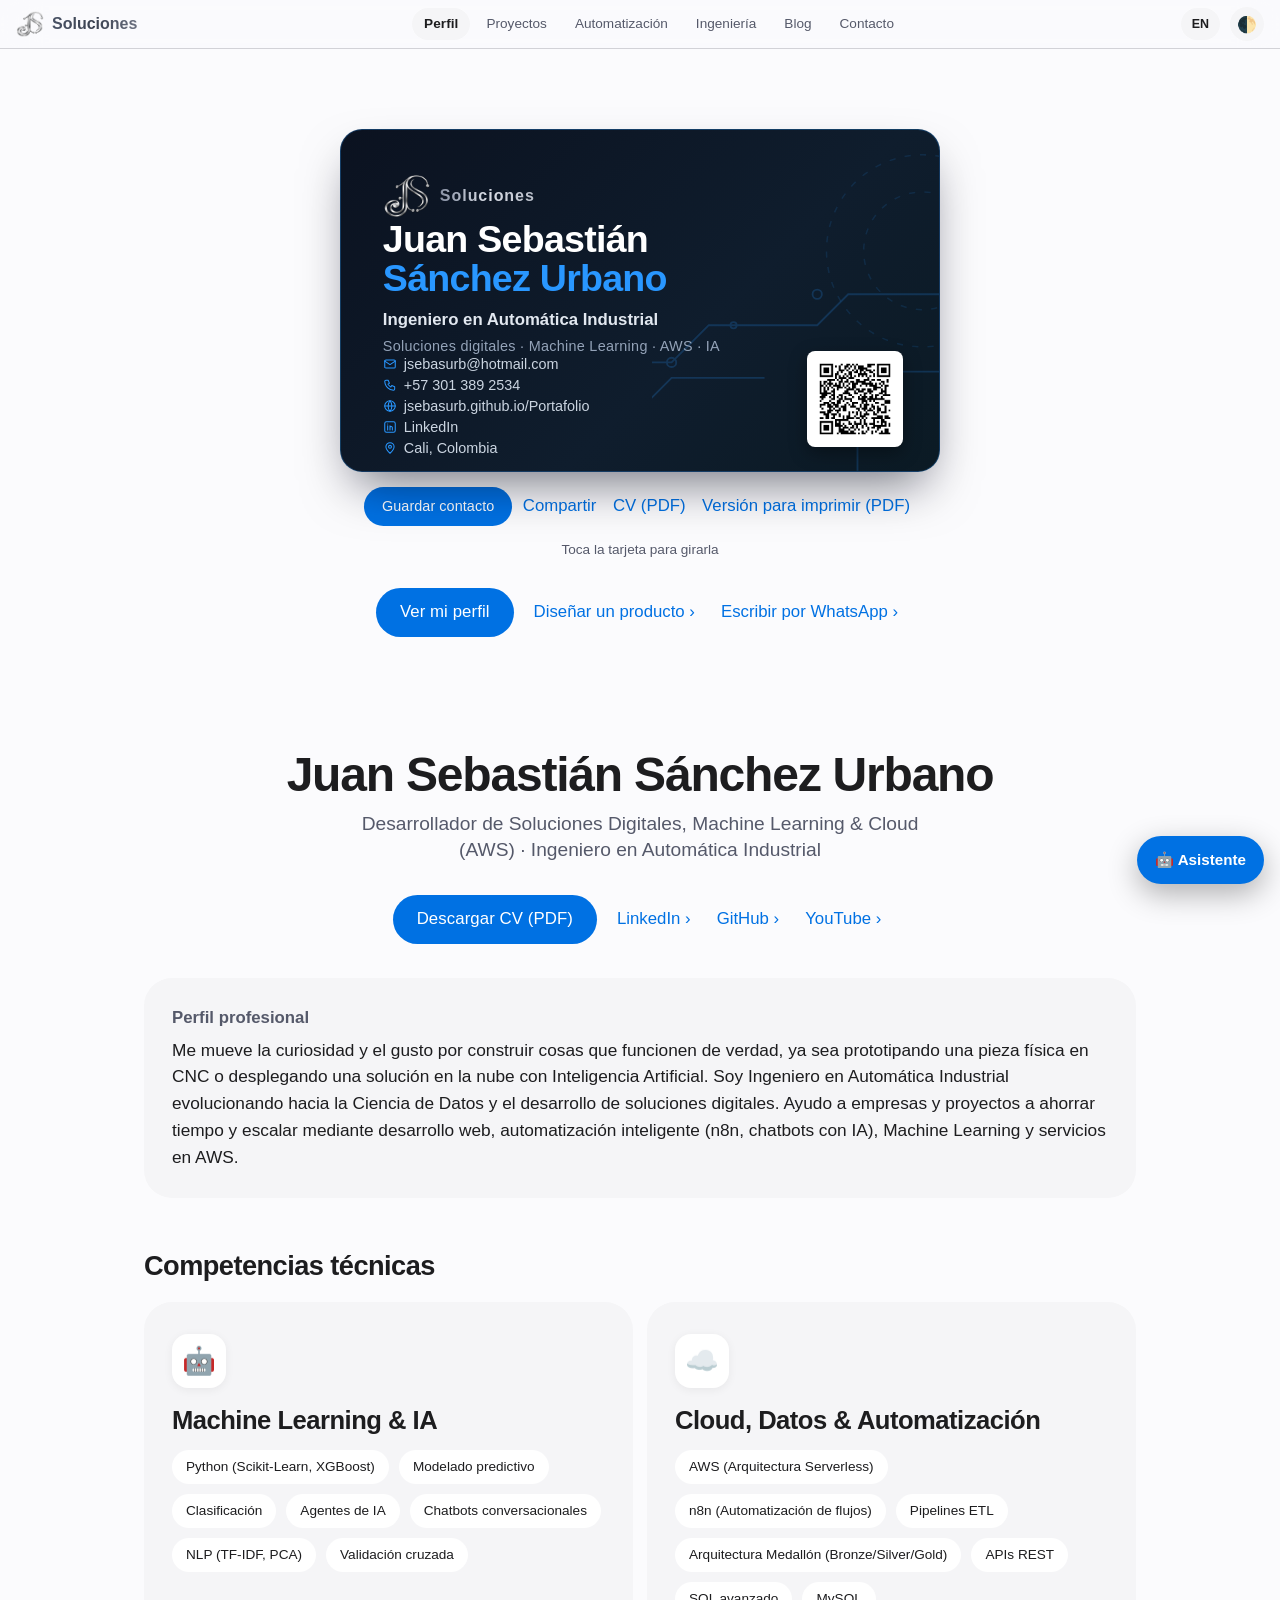
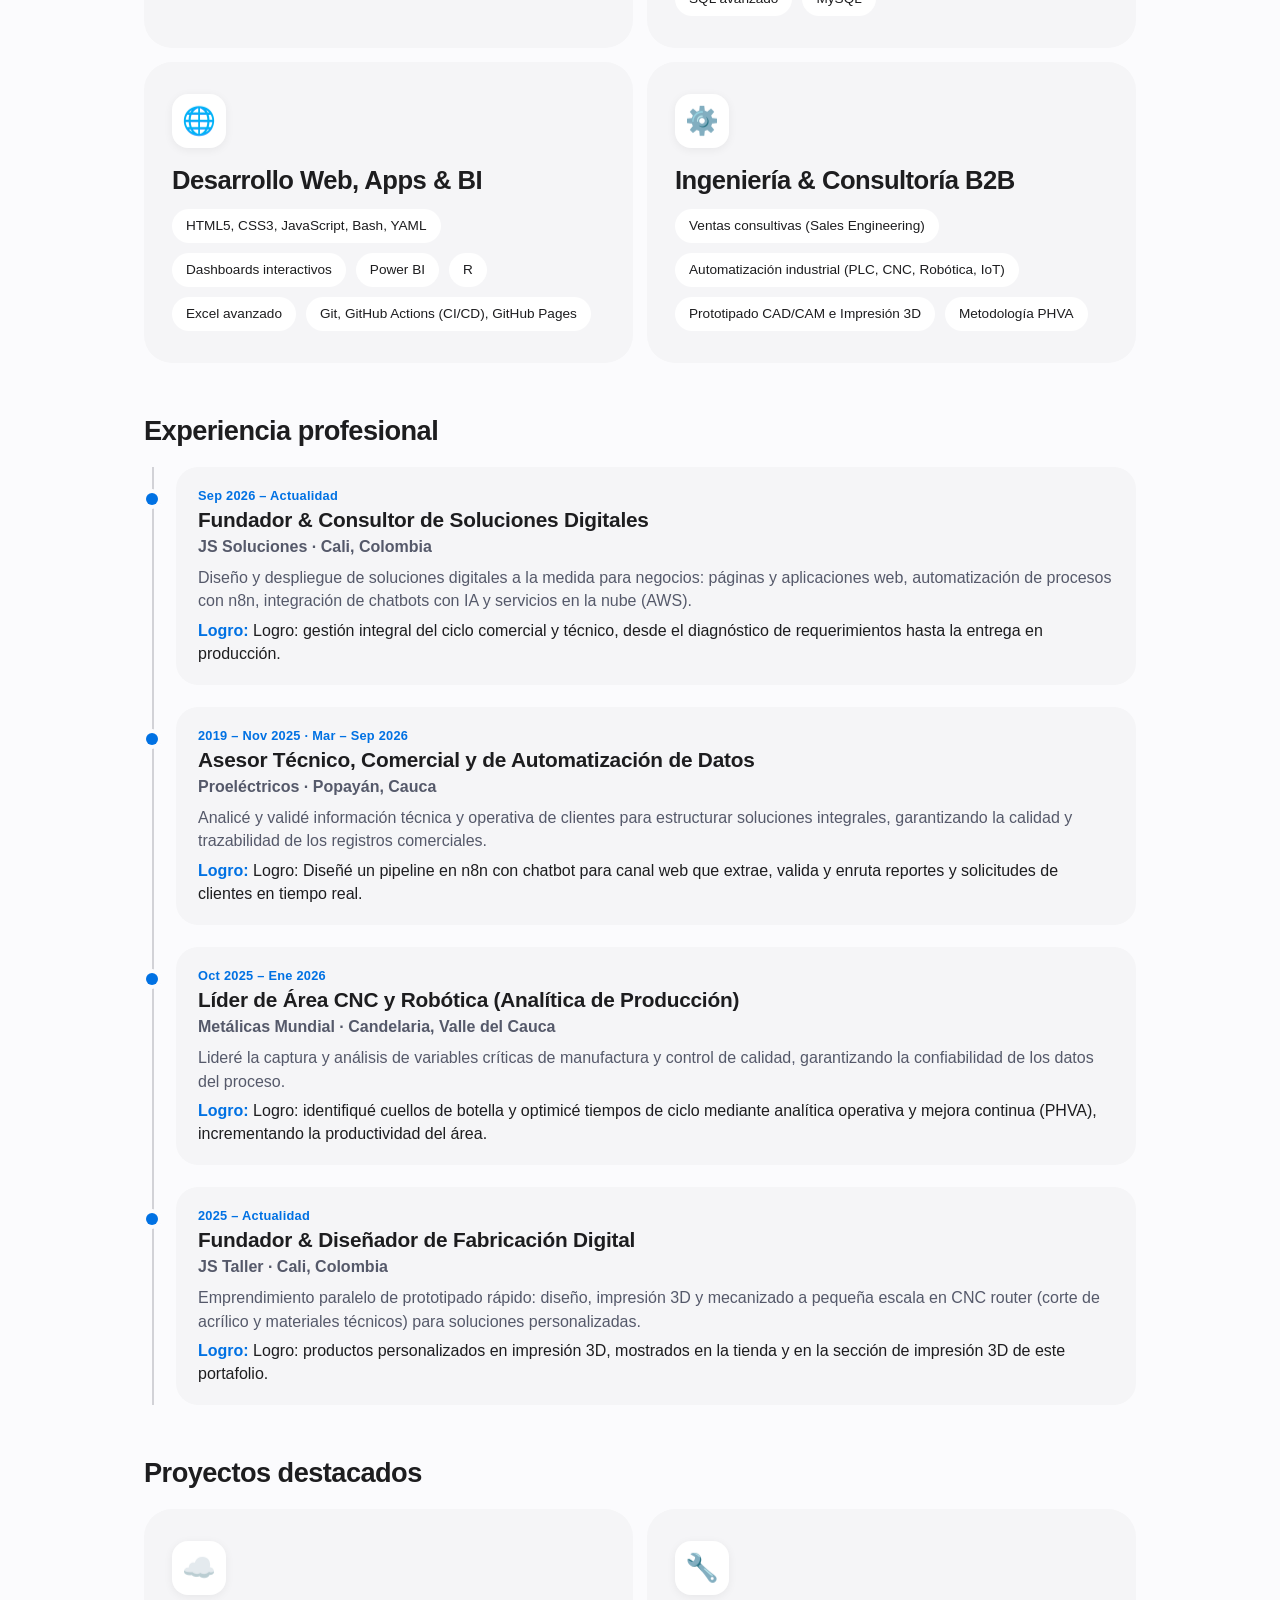
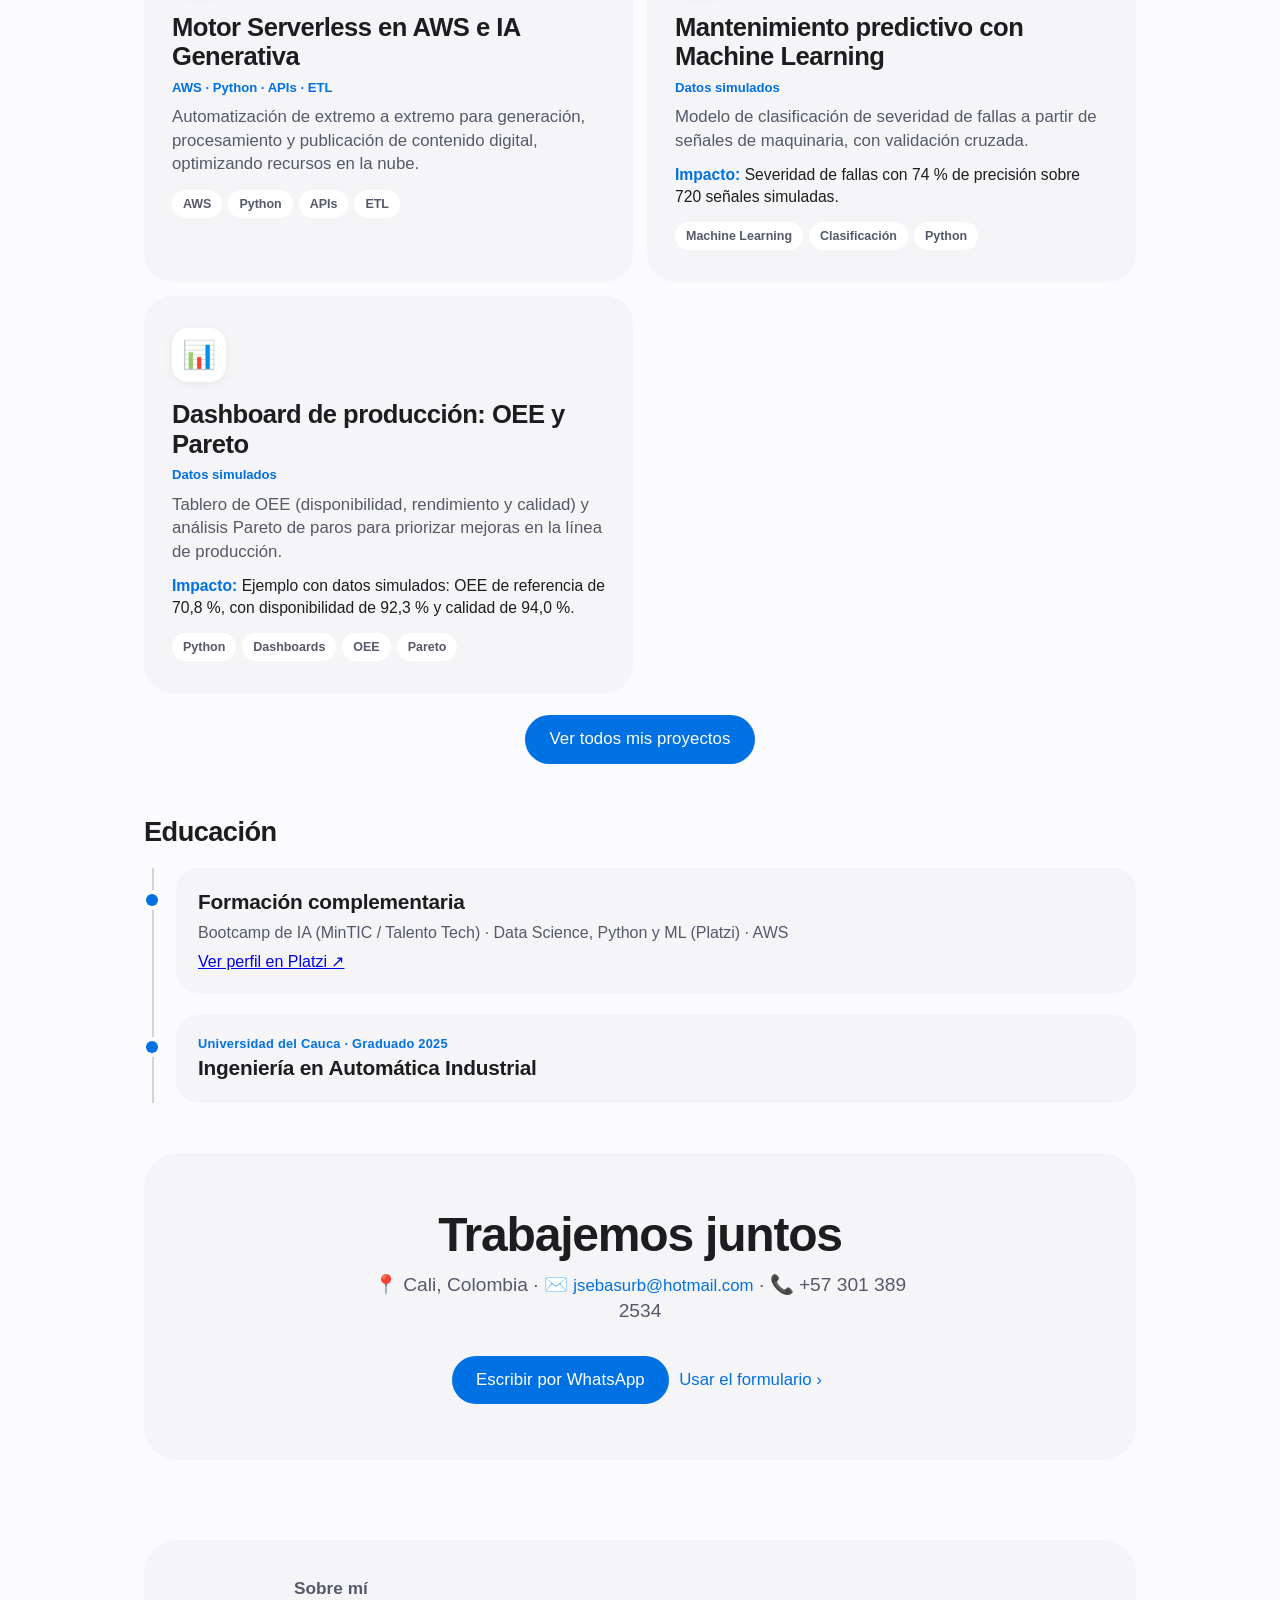
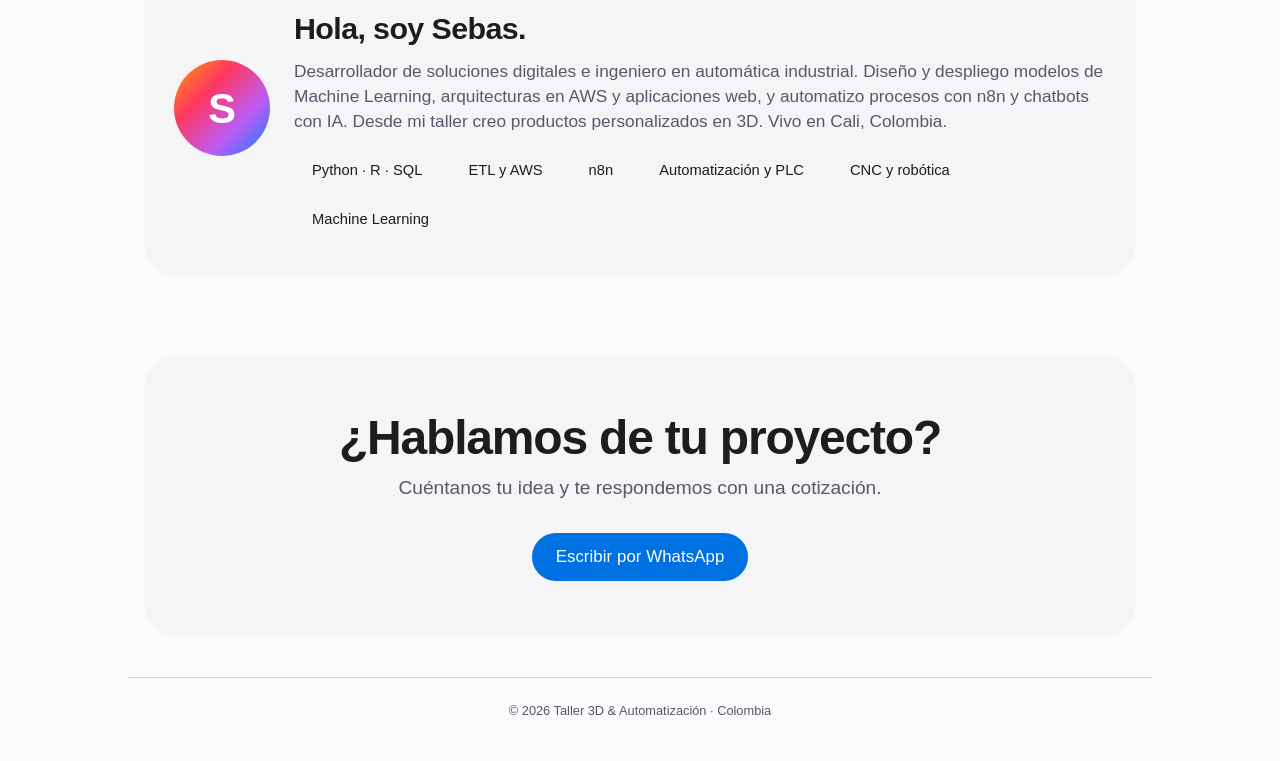
==== commit e33886dd: "cv" ====
--- a/gold/index.html
+++ b/gold/index.html
@@ -218,7 +218,7 @@
     <a class="link" href="https://github.com/JSebasurb" target="_blank" rel="noopener">GitHub ›</a>
     <a class="link" href="https://www.youtube.com/@akazuia" target="_blank" rel="noopener">YouTube ›</a>
   </div>
-  <div class="cv-sum rv"><p class="eyebrow">Perfil profesional</p><p>Ingeniero en Automática Industrial enfocado en el diseño, desarrollo y despliegue de soluciones digitales integrales, modelos de Machine Learning, arquitecturas Cloud en AWS y aplicaciones web. Combino base técnica en ingeniería de datos (Python, SQL, ETL medallón) y automatización (n8n, APIs REST, chatbots con IA) con visión comercial consultiva, para convertir necesidades operativas y de negocio en productos digitales escalables y tableros ejecutivos.</p></div>
+  <div class="cv-sum rv"><p class="eyebrow">Perfil profesional</p><p>Me mueve la curiosidad y el gusto por construir cosas que funcionen de verdad, ya sea prototipando una pieza física en CNC o desplegando una solución en la nube con Inteligencia Artificial. Soy Ingeniero en Automática Industrial evolucionando hacia la Ciencia de Datos y el desarrollo de soluciones digitales. Ayudo a empresas y proyectos a ahorrar tiempo y escalar mediante desarrollo web, automatización inteligente (n8n, chatbots con IA), Machine Learning y servicios en AWS.</p></div>
   <h3 class="sec">Competencias técnicas</h3><div class="bento"><div class="tile rv"><div><div class="ico">🤖</div><h3>Machine Learning &amp; IA</h3><div class="chips left"><span>Python (Scikit-Learn, XGBoost)</span><span>Modelado predictivo</span><span>Clasificación</span><span>Agentes de IA</span><span>Chatbots conversacionales</span><span>NLP (TF-IDF, PCA)</span><span>Validación cruzada</span></div></div></div><div class="tile rv"><div><div class="ico">☁️</div><h3>Cloud, Datos &amp; Automatización</h3><div class="chips left"><span>AWS (Arquitectura Serverless)</span><span>n8n (Automatización de flujos)</span><span>Pipelines ETL</span><span>Arquitectura Medallón (Bronze/Silver/Gold)</span><span>APIs REST</span><span>SQL avanzado</span><span>MySQL</span></div></div></div><div class="tile rv"><div><div class="ico">🌐</div><h3>Desarrollo Web, Apps &amp; BI</h3><div class="chips left"><span>HTML5, CSS3, JavaScript, Bash, YAML</span><span>Dashboards interactivos</span><span>Power BI</span><span>R</span><span>Excel avanzado</span><span>Git, GitHub Actions (CI/CD), GitHub Pages</span></div></div></div><div class="tile rv"><div><div class="ico">⚙️</div><h3>Ingeniería &amp; Consultoría B2B</h3><div class="chips left"><span>Ventas consultivas (Sales Engineering)</span><span>Automatización industrial (PLC, CNC, Robótica, IoT)</span><span>Prototipado CAD/CAM e Impresión 3D</span><span>Metodología PHVA</span></div></div></div></div>
   <h3 class="sec">Experiencia profesional</h3><div class="tl"><div class="tl-item rv"><div class="tl-per">Sep 2026 – Actualidad</div><h3>Fundador &amp; Consultor de Soluciones Digitales</h3><div class="tl-co">JS Soluciones · Cali, Colombia</div><p>Diseño y despliegue de soluciones digitales a la medida para negocios: páginas y aplicaciones web, automatización de procesos con n8n, integración de chatbots con IA y servicios en la nube (AWS).</p><p class="win"><b>Logro:</b> Logro: gestión integral del ciclo comercial y técnico, desde el diagnóstico de requerimientos hasta la entrega en producción.</p></div><div class="tl-item rv"><div class="tl-per">2019 – Nov 2025 · Mar – Sep 2026</div><h3>Asesor Técnico, Comercial y de Automatización de Datos</h3><div class="tl-co">Proeléctricos · Popayán, Cauca</div><p>Analicé y validé información técnica y operativa de clientes para estructurar soluciones integrales, garantizando la calidad y trazabilidad de los registros comerciales.</p><p class="win"><b>Logro:</b> Logro: Diseñé un pipeline en n8n con chatbot para canal web que extrae, valida y enruta reportes y solicitudes de clientes en tiempo real.</p></div><div class="tl-item rv"><div class="tl-per">Oct 2025 – Ene 2026</div><h3>Líder de Área CNC y Robótica (Analítica de Producción)</h3><div class="tl-co">Metálicas Mundial · Candelaria, Valle del Cauca</div><p>Lideré la captura y análisis de variables críticas de manufactura y control de calidad, garantizando la confiabilidad de los datos del proceso.</p><p class="win"><b>Logro:</b> Logro: identifiqué cuellos de botella y optimicé tiempos de ciclo mediante analítica operativa y mejora continua (PHVA), incrementando la productividad del área.</p></div><div class="tl-item rv"><div class="tl-per">2025 – Actualidad</div><h3>Fundador &amp; Diseñador de Fabricación Digital</h3><div class="tl-co">JS Taller · Cali, Colombia</div><p>Emprendimiento paralelo de prototipado rápido: diseño, impresión 3D y mecanizado a pequeña escala en CNC router (corte de acrílico y materiales técnicos) para soluciones personalizadas.</p><p class="win"><b>Logro:</b> Logro: productos personalizados en impresión 3D, mostrados en la tienda y en la sección de impresión 3D de este portafolio.</p></div></div>
   <h3 class="sec">Proyectos destacados</h3><div class="bento"><div class="tile rv"><div><div class="ico">☁️</div><h3>Motor Serverless en AWS e IA Generativa</h3><div class="meta">AWS · Python · APIs · ETL</div><p>Automatización de extremo a extremo para generación, procesamiento y publicación de contenido digital, optimizando recursos en la nube.</p><div class="tag-row"><span>AWS</span><span>Python</span><span>APIs</span><span>ETL</span></div></div></div><div class="tile rv"><div><div class="ico">🔧</div><h3>Mantenimiento predictivo con Machine Learning</h3><div class="meta">Datos simulados</div><p>Modelo de clasificación de severidad de fallas a partir de señales de maquinaria, con validación cruzada.</p><p class="win"><b>Impacto:</b> Severidad de fallas con 74 % de precisión sobre 720 señales simuladas.</p><div class="tag-row"><span>Machine Learning</span><span>Clasificación</span><span>Python</span></div></div></div><div class="tile rv"><div><div class="ico">📊</div><h3>Dashboard de producción: OEE y Pareto</h3><div class="meta">Datos simulados</div><p>Tablero de OEE (disponibilidad, rendimiento y calidad) y análisis Pareto de paros para priorizar mejoras en la línea de producción.</p><p class="win"><b>Impacto:</b> Ejemplo con datos simulados: OEE de referencia de 70,8 %, con disponibilidad de 92,3 % y calidad de 94,0 %.</p><div class="tag-row"><span>Python</span><span>Dashboards</span><span>OEE</span><span>Pareto</span></div></div></div></div>
--- a/gold/assets/css/styles.css
+++ b/gold/assets/css/styles.css
@@ -3,9 +3,9 @@
    --line bordes · --blue / --blue-h acento base y hover · --accent / --accent-hover alias semánticos
    --on-accent texto sobre acento · --glass barra translúcida · --shadow sombra */
 :root{--accent:var(--blue);--accent-hover:var(--blue-h)}
-:root{--bg:#fbfbfd;--surface:#ffffff;--soft:#f5f5f7;--text:#1d1d1f;--muted:#6e6e73;--line:#d2d2d7;--blue:#0071e3;--blue-h:#0077ed;--glass:#fbfbfdcc;--shadow:0 20px 50px #0000001a;box-sizing:border-box;padding-top:env(safe-area-inset-top,0px);padding-bottom:env(safe-area-inset-bottom,0px)}
-@media (prefers-color-scheme:dark){:root:not([data-theme="light"]){--bg:#000;--surface:#1c1c1e;--soft:#161617;--text:#f5f5f7;--muted:#a1a1a6;--line:#38383a;--blue:#2997ff;--blue-h:#40a3ff;--glass:#000000b3;--shadow:0 20px 50px #0008}}
-:root[data-theme="dark"]{--bg:#000;--surface:#1c1c1e;--soft:#161617;--text:#f5f5f7;--muted:#a1a1a6;--line:#38383a;--blue:#2997ff;--blue-h:#40a3ff;--glass:#000000b3;--shadow:0 20px 50px #0008}
+:root{--bg:#fbfbfd;--surface:#ffffff;--soft:#f5f5f7;--text:#1d1d1f;--muted:#55596a;--line:#d2d2d7;--blue:#0071e3;--blue-h:#0077ed;--glass:#fbfbfdcc;--shadow:0 20px 50px #0000001a;box-sizing:border-box;padding-top:env(safe-area-inset-top,0px);padding-bottom:env(safe-area-inset-bottom,0px)}
+@media (prefers-color-scheme:dark){:root:not([data-theme="light"]){--bg:#000;--surface:#1c1c1e;--soft:#161617;--text:#f5f5f7;--muted:#bcbcc2;--line:#38383a;--blue:#2997ff;--blue-h:#40a3ff;--glass:#000000b3;--shadow:0 20px 50px #0008}}
+:root[data-theme="dark"]{--bg:#000;--surface:#1c1c1e;--soft:#161617;--text:#f5f5f7;--muted:#bcbcc2;--line:#38383a;--blue:#2997ff;--blue-h:#40a3ff;--glass:#000000b3;--shadow:0 20px 50px #0008}
 html{scroll-padding-top:env(safe-area-inset-top,0px);scroll-behavior:smooth}
 *{box-sizing:border-box}
 body{margin:0;background:var(--bg);color:var(--text);font-family:-apple-system,BlinkMacSystemFont,"SF Pro Display","Helvetica Neue",Inter,Arial,sans-serif;line-height:1.47;-webkit-font-smoothing:antialiased;overflow-x:hidden}
@@ -28,7 +28,7 @@
 .link{color:var(--blue);text-decoration:none;font-size:1.05rem;padding:12px 6px;cursor:pointer;background:none;border:0;font-family:inherit}
 .link:hover{text-decoration:underline}
 main{max-width:1024px;margin:0 auto;padding:0 16px 40px}
-section.tab{display:none}section.tab.on{display:block;animation:fade .6s ease}
+section.tab{display:none}section.tab.on{display:block;animation:fade .35s ease}
 @keyframes fade{from{opacity:0;transform:translateY(16px)}}
 h2{font-size:clamp(1.9rem,5.5vw,3rem);letter-spacing:-.025em;line-height:1.1;margin:50px 0 8px;font-weight:700;text-align:center}
 .sub{color:var(--muted);font-size:1.2rem;text-align:center;margin:0 auto 32px;max-width:560px;line-height:1.35}
@@ -42,8 +42,8 @@
 .tile h3{font-size:1.6rem;letter-spacing:-.02em;margin:0 0 6px;line-height:1.15}
 .tile p{margin:0;color:var(--muted);font-size:1.05rem;line-height:1.4}
 .from{margin-top:16px;font-size:.95rem;color:var(--muted)}.from b{color:var(--text);font-size:1.1rem}
-.dark{background:#000;color:#f5f5f7}.dark p{color:#a1a1a6}.dark .ico{background:#1c1c1e}
-.rv{opacity:0;transform:translateY(30px);transition:opacity .8s,transform .8s cubic-bezier(.2,.8,.2,1)}.rv.in{opacity:1;transform:none}
+.dark{background:#111418;color:#f5f5f7}.dark p{color:#bcbcc2}.dark .ico{background:#1f2330}
+.rv{opacity:0;transform:translateY(18px);transition:opacity .5s,transform .5s cubic-bezier(.2,.8,.2,1)}.rv.in{opacity:1;transform:none}
 .lab{display:grid;grid-template-columns:1fr;background:var(--soft);border-radius:34px;overflow:hidden;margin-top:14px}
 @media(min-width:760px){.lab{grid-template-columns:1fr 1fr}}
 .ctrl{padding:36px 30px}
@@ -825,3 +825,13 @@
 .brand span{background:linear-gradient(90deg,var(--logo-lo),var(--logo-hi),var(--logo-mid));-webkit-background-clip:text;background-clip:text;color:transparent}
 .bn-brand span{background:linear-gradient(90deg,#8a93a6,#d9dde6,#b9bec9);-webkit-background-clip:text;background-clip:text;color:transparent}
 .bn-foot b{background:linear-gradient(90deg,#3a4150,#8a93a6,#4a5366);-webkit-background-clip:text;background-clip:text;color:transparent}
+
+/* ---------- Ajustes visuales: títulos, aire, acento y contraste ---------- */
+h1 span{animation:none}
+h2,h3{color:var(--text)}
+h2{margin:72px 0 10px;letter-spacing:-.025em}
+h3{letter-spacing:-.015em}
+.cta,.about{margin-top:80px}
+@media(max-width:640px){h2{margin-top:56px}.cta,.about{margin-top:64px}}
+.eyebrow,.appkick,.rutaapp-kicker,.bn-kicker-ui{color:var(--muted)}
+.pill,.tabs button.on{letter-spacing:.005em}
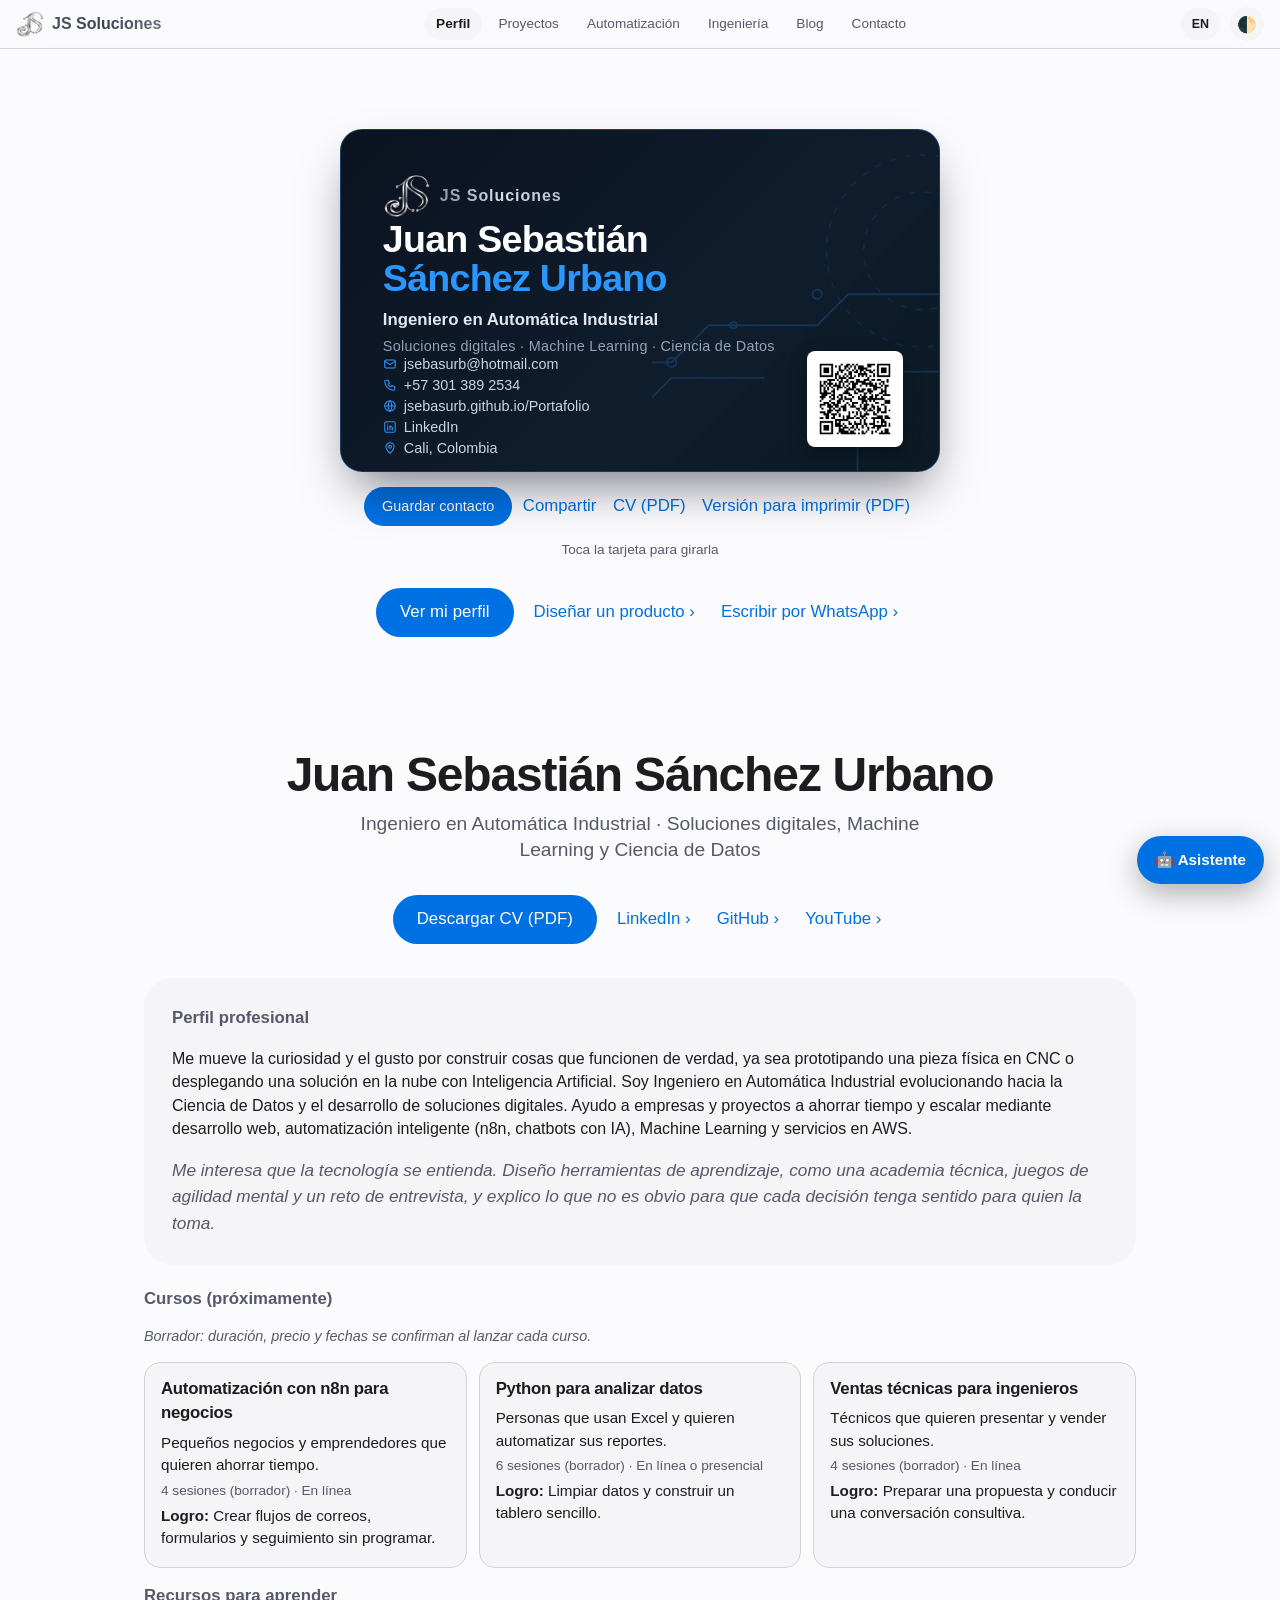
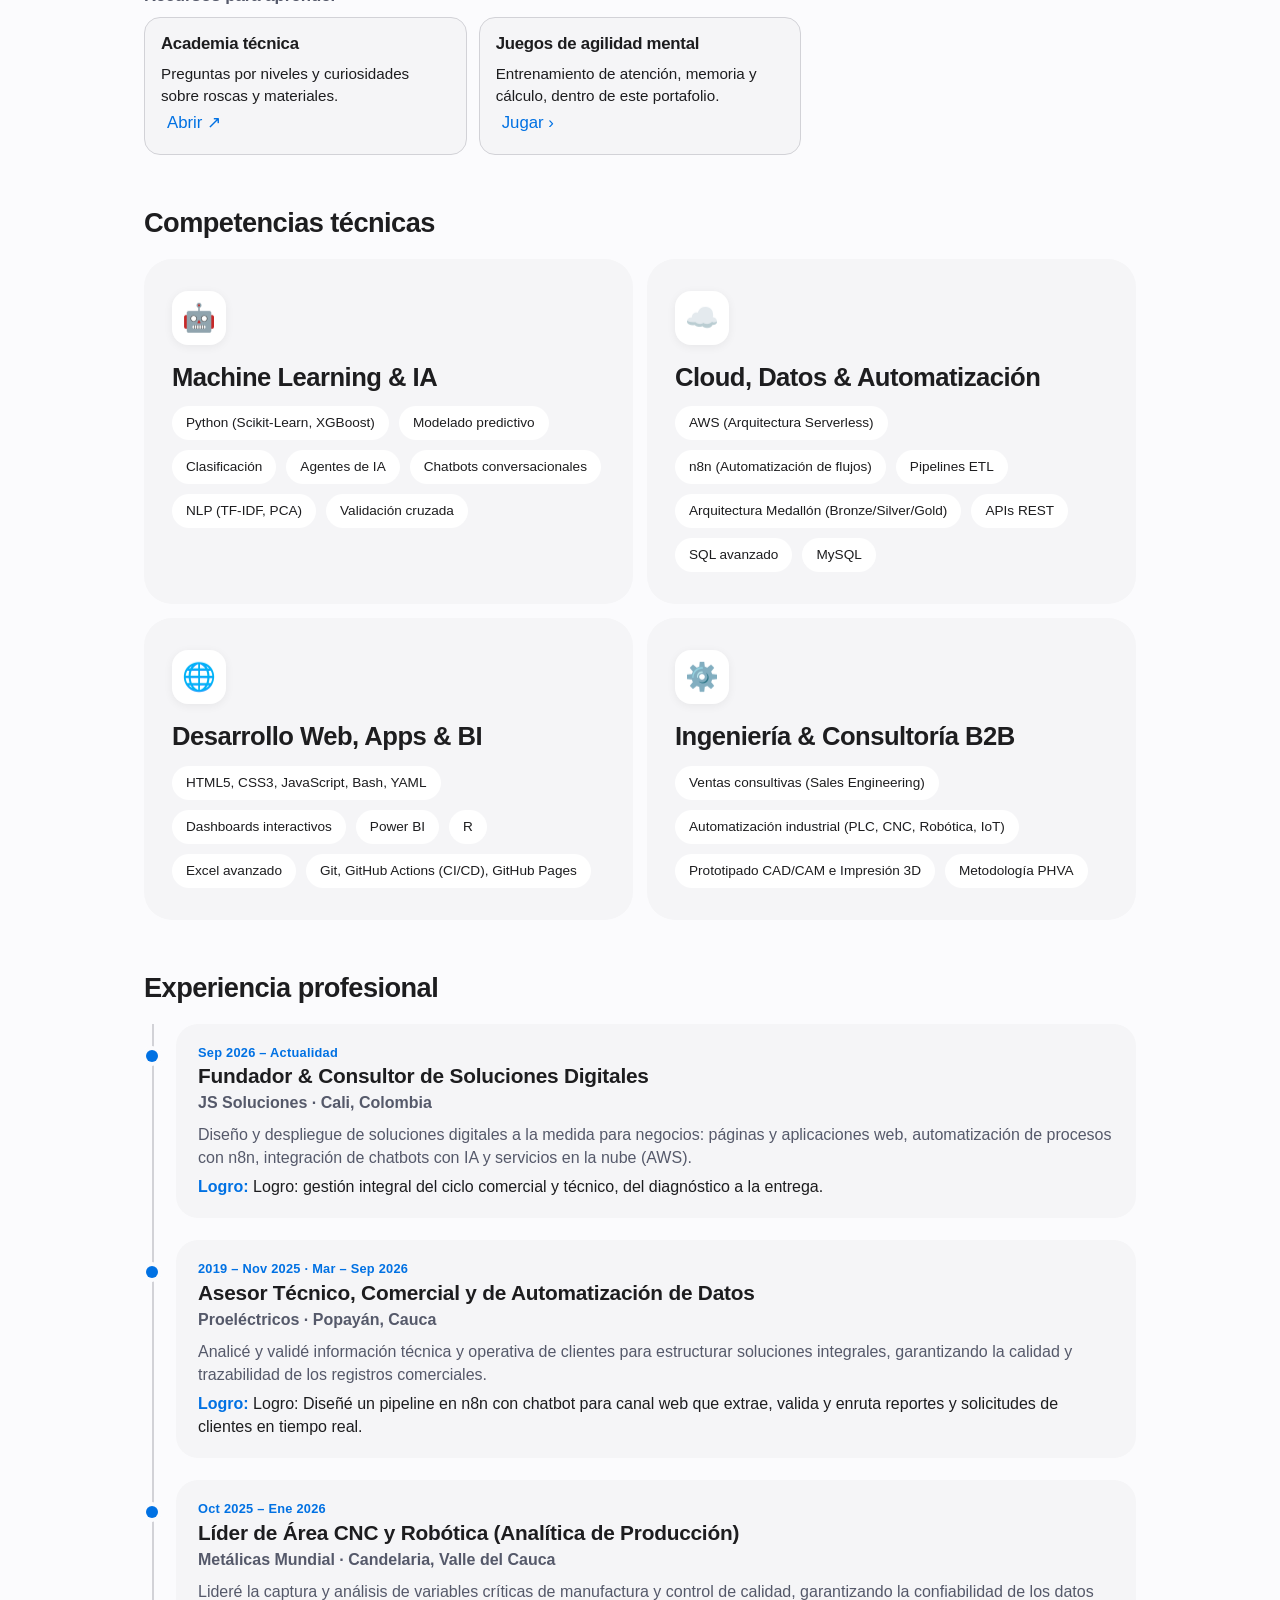
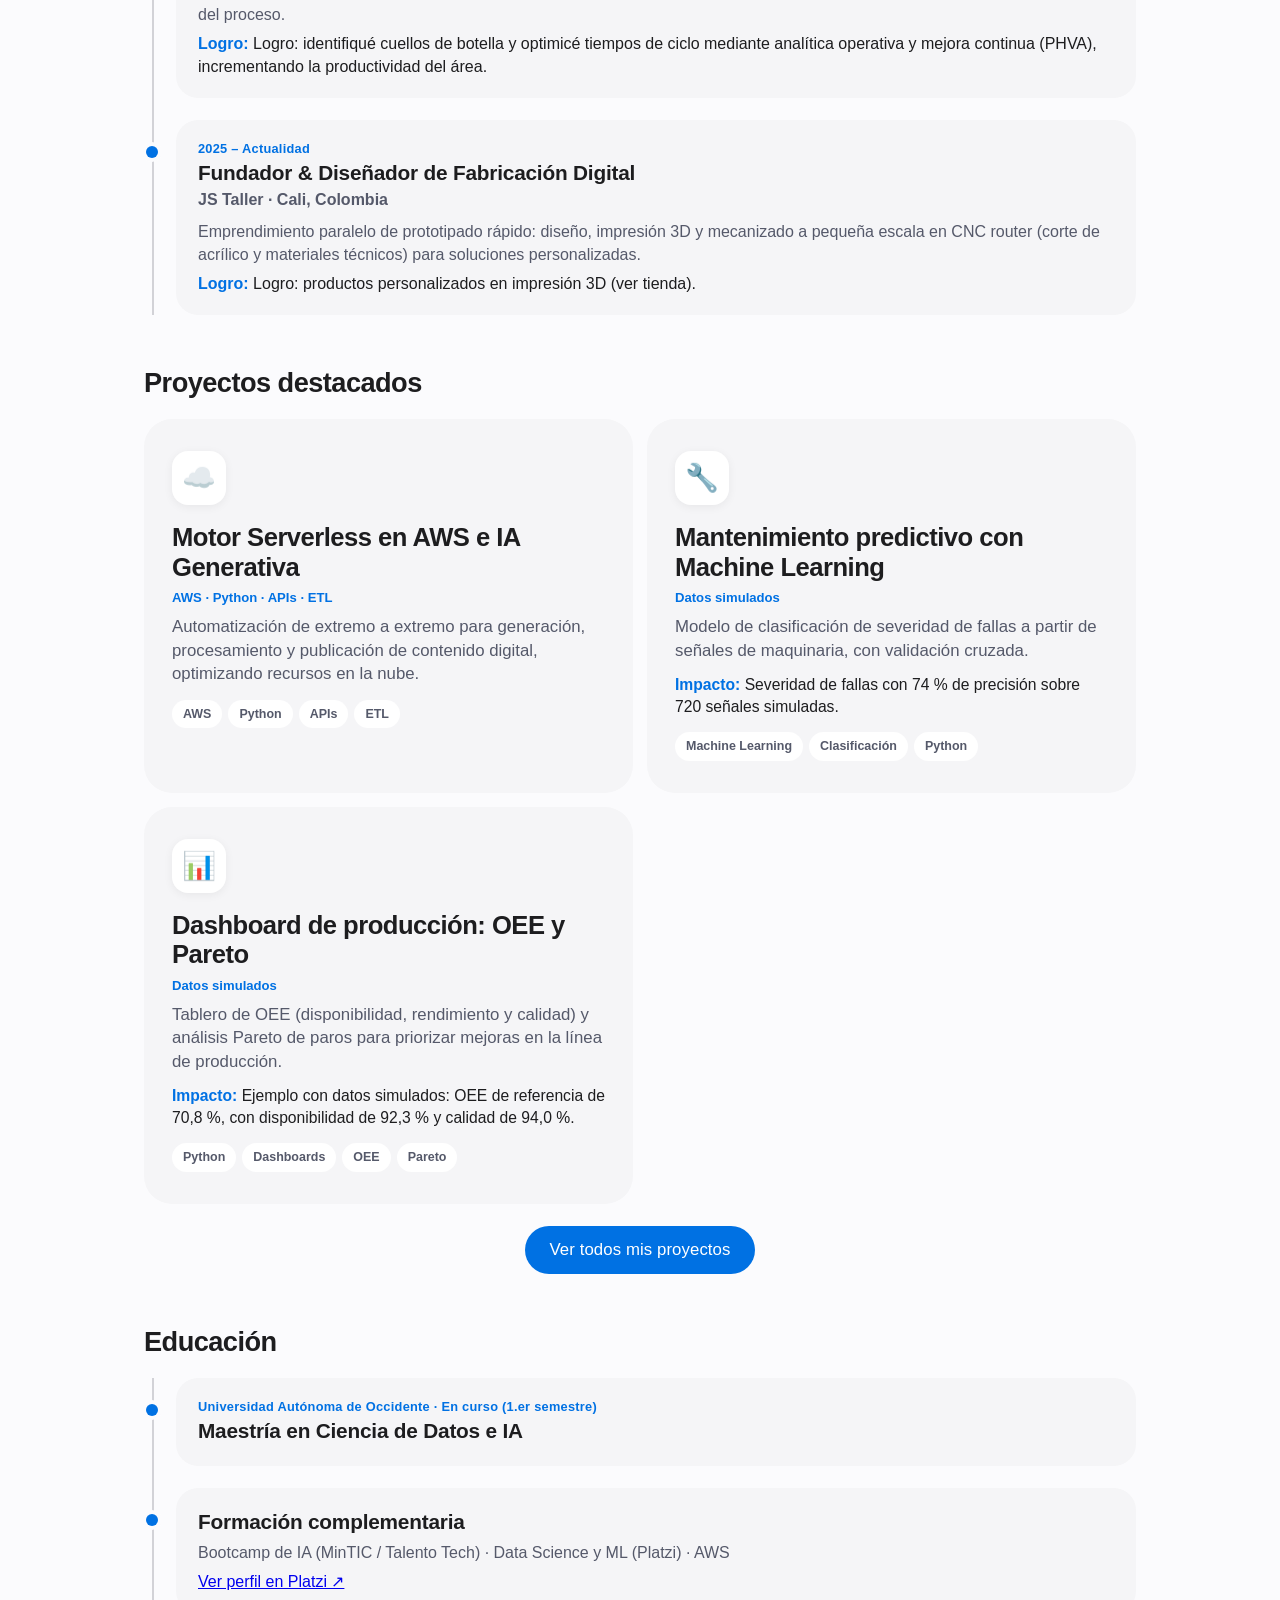
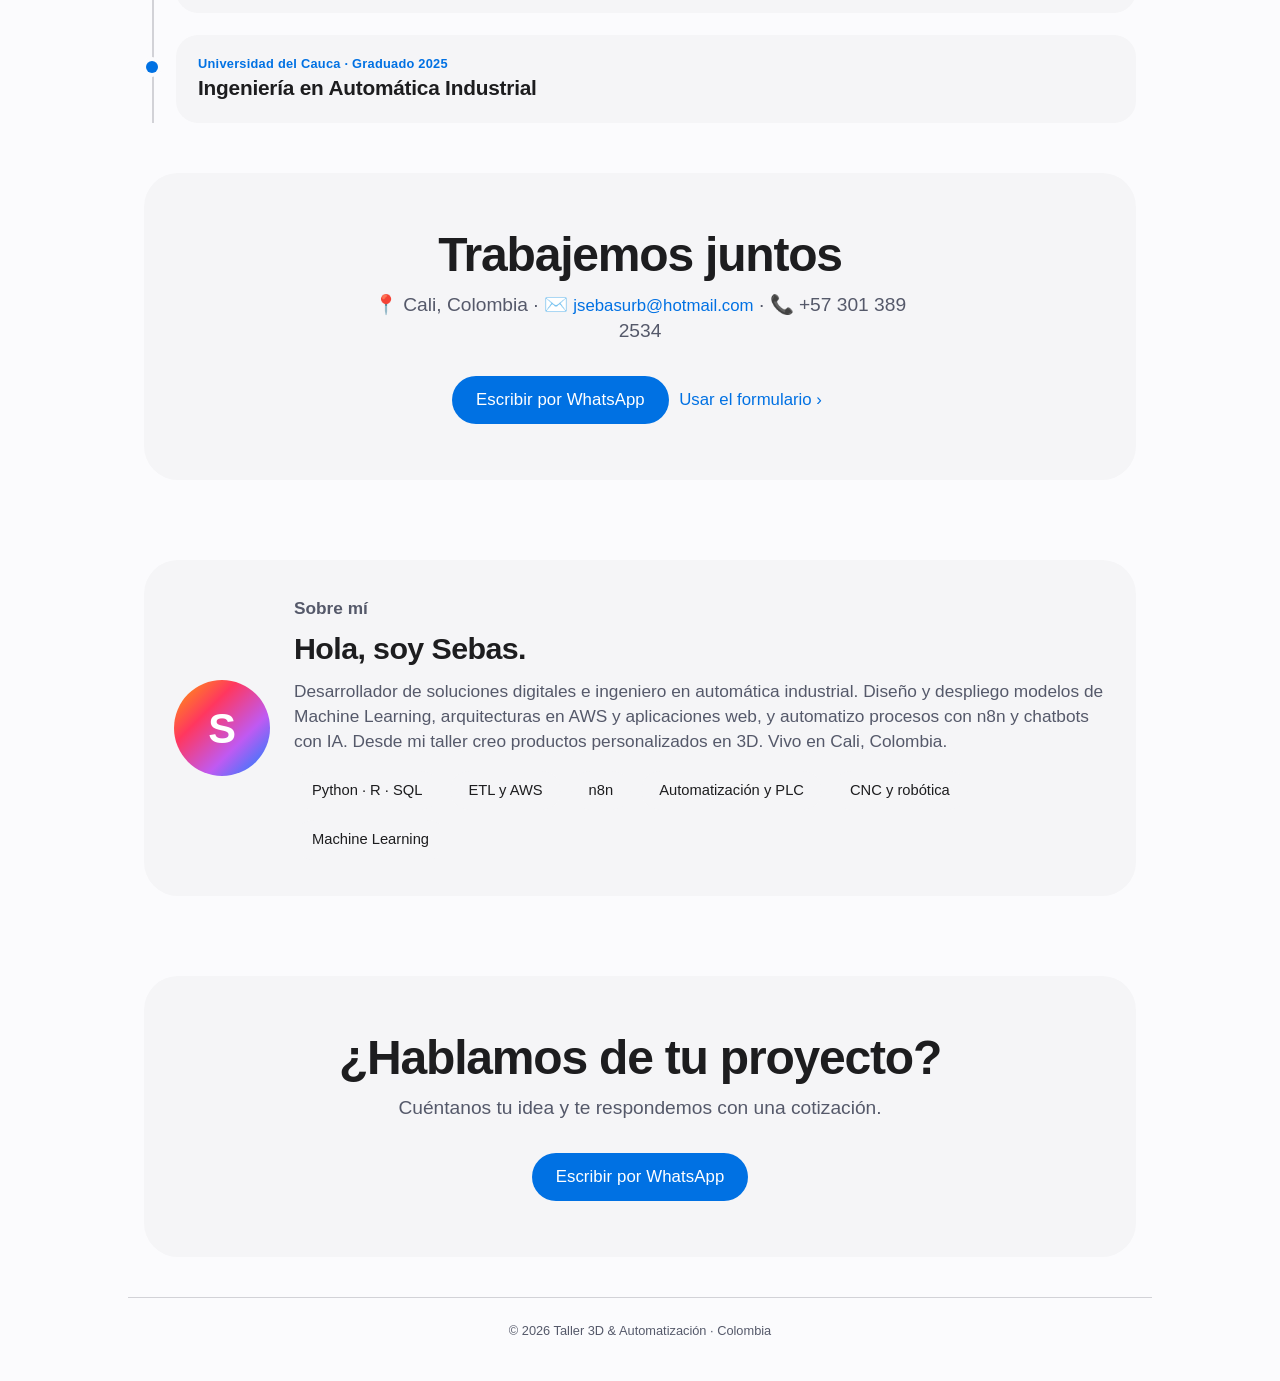
==== commit 810d2720: "proyecto cursos" ====
--- a/gold/index.html
+++ b/gold/index.html
@@ -3,10 +3,10 @@
 <head>
 <meta charset="UTF-8">
 <meta name="viewport" content="width=device-width, initial-scale=1, viewport-fit=cover">
-<title>JSebasurb | Ingeniero en Automática Industrial · ML, Ventas e IA</title>
-<meta name="description" content="Portafolio de Juan Sebastián Sánchez Urbano: machine learning, ventas técnicas, Power BI, IA y automatización, con herramientas propias e impresión 3D.">
-<meta property="og:title" content="JSebasurb | Ingeniero en Automática Industrial · ML, Ventas e IA">
-<meta property="og:description" content="Portafolio de Juan Sebastián Sánchez Urbano: machine learning, ventas técnicas, Power BI, IA y automatización, con herramientas propias e impresión 3D.">
+<title>JS Soluciones | Ingeniero en Automática Industrial · Soluciones digitales, ML y Ciencia de Datos</title>
+<meta name="description" content="Portafolio de Juan Sebastián Sánchez Urbano: soluciones digitales, Machine Learning, ciencia de datos, automatización con IA y servicios en AWS.">
+<meta property="og:title" content="JS Soluciones | Ingeniero en Automática Industrial · Soluciones digitales, ML y Ciencia de Datos">
+<meta property="og:description" content="Portafolio de Juan Sebastián Sánchez Urbano: soluciones digitales, Machine Learning, ciencia de datos, automatización con IA y servicios en AWS.">
 <meta property="og:type" content="website">
 <meta property="og:url" content="https://jsebasurb.github.io/Portafolio/">
 <meta property="og:image" content="https://jsebasurb.github.io/Portafolio/assets/img/og-image.png">
@@ -14,7 +14,7 @@
 <meta property="og:image:height" content="630">
 <meta property="og:locale" content="es_CO">
 <meta name="twitter:card" content="summary_large_image">
-<meta name="twitter:title" content="JSebasurb | Ingeniero en Automática Industrial · ML, Ventas e IA">
+<meta name="twitter:title" content="JS Soluciones | Ingeniero en Automática Industrial · Soluciones digitales, ML y Ciencia de Datos">
 <meta name="twitter:image" content="https://jsebasurb.github.io/Portafolio/assets/img/og-image.png">
 <meta name="author" content="Juan Sebastián Sánchez Urbano">
 <meta name="theme-color" content="#0d9488">
@@ -24,7 +24,7 @@
 <link rel="alternate" hreflang="x-default" href="https://jsebasurb.github.io/Portafolio/">
 <link rel="manifest" href="manifest.webmanifest">
 <link rel="apple-touch-icon" href="assets/img/icon-192.png">
-<script type="application/ld+json">{"@context": "https://schema.org", "@type": "Person", "name": "Juan Sebastián Sánchez Urbano", "jobTitle": "Ingeniero en Automática Industrial · ML y Ventas", "url": "https://jsebasurb.github.io/Portafolio/", "inLanguage": "es", "email": "mailto:jsebasurb@hotmail.com", "address": {"@type": "PostalAddress", "addressLocality": "Cali", "addressCountry": "CO"}, "sameAs": ["https://linkedin.com/in/jsebasurb", "https://github.com/JSebasurb", "https://www.youtube.com/@akazuia"], "knowsAbout": ["Machine Learning", "AWS", "Desarrollo web", "IA", "ETL", "Python", "SQL", "n8n", "Industrial automation"]}</script>
+<script type="application/ld+json">{"@context": "https://schema.org", "@type": "Person", "name": "Juan Sebastián Sánchez Urbano", "jobTitle": "Ingeniero en Automática Industrial · Soluciones digitales y ML", "url": "https://jsebasurb.github.io/Portafolio/", "inLanguage": "es", "email": "mailto:jsebasurb@hotmail.com", "address": {"@type": "PostalAddress", "addressLocality": "Cali", "addressCountry": "CO"}, "sameAs": ["https://linkedin.com/in/jsebasurb", "https://github.com/JSebasurb", "https://www.youtube.com/@akazuia"], "knowsAbout": ["Machine Learning", "AWS", "Desarrollo web", "IA", "ETL", "Python", "SQL", "n8n", "Industrial automation"]}</script>
 <link rel="icon" type="image/png" sizes="32x32" href="assets/img/favicon-32.png">
 <link rel="stylesheet" href="assets/css/styles.css">
 
@@ -32,7 +32,7 @@
 <body>
 <a class="skip" href="#main">Saltar al contenido</a>
 <div class="top"><div>
-  <a class="brand" href="#perfil" data-go="perfil" aria-label="Soluciones · Inicio"><img src="assets/img/logo.webp" alt="" width="28" height="28" fetchpriority="high" decoding="async"><span>Soluciones</span></a>
+  <a class="brand" href="#perfil" data-go="perfil" aria-label="JS Soluciones · Inicio"><img src="assets/img/logo.webp" alt="" width="28" height="28" fetchpriority="high" decoding="async"><span>JS Soluciones</span></a>
   <div class="tabsw"><button class="tnav prev" type="button" aria-label="Pestañas anteriores" hidden>‹</button><div class="tabs" id="tabs" role="tablist" aria-label="Secciones">
     <button class="on" role="tab" data-t="perfil">Perfil</button>
     <button role="tab" data-t="hub">Proyectos</button>
@@ -54,14 +54,14 @@
           <img class="bn-qr" src="assets/img/qr.png" alt="Código QR del portafolio" width="96" height="96" loading="lazy" decoding="async">
           <div class="bn-inner">
             <div class="bn-top">
-              <div class="bn-brand"><img src="assets/img/logo.webp" alt="" width="30" height="30" fetchpriority="high" decoding="async"><span>Soluciones</span></div>
+              <div class="bn-brand"><img src="assets/img/logo.webp" alt="" width="30" height="30" fetchpriority="high" decoding="async"><span>JS Soluciones</span></div>
             </div>
             <div>
               <p class="bn-name">Juan Sebastián<br><span class="bn-ac">Sánchez Urbano</span></p>
               <p class="bn-role t-es">Ingeniero en Automática Industrial</p>
               <p class="bn-role t-en">Industrial Automation Engineer</p>
-              <p class="bn-tag t-es">Soluciones digitales · Machine Learning · AWS · IA</p>
-              <p class="bn-tag t-en">Digital solutions · Machine Learning · AWS · AI</p>
+              <p class="bn-tag t-es">Soluciones digitales · Machine Learning · Ciencia de Datos</p>
+              <p class="bn-tag t-en">Digital solutions · Machine Learning · Data Science</p>
             </div>
             <div class="bn-contacts">
               <a href="mailto:jsebasurb@hotmail.com"><svg class="bn-ic" viewBox="0 0 24 24" aria-hidden="true"><rect x="3" y="5" width="18" height="14" rx="2"/><path d="M3 7l9 6 9-6"/></svg>jsebasurb@hotmail.com</a>
@@ -82,7 +82,7 @@
             </div>
             <div class="bn-grid t-es"><div class="bn-chip"><svg class="bn-ci" viewBox="0 0 24 24" aria-hidden="true"><circle cx="5" cy="6" r="2"/><circle cx="5" cy="18" r="2"/><circle cx="19" cy="12" r="2"/><path d="M7 6l10 6M7 18l10-6"/></svg>Machine Learning</div><div class="bn-chip"><svg class="bn-ci" viewBox="0 0 24 24" aria-hidden="true"><rect x="7" y="7" width="10" height="10" rx="2"/><path d="M10 2v3M14 2v3M10 19v3M14 19v3M2 10h3M2 14h3M19 10h3M19 14h3M10 12h4"/></svg>Inteligencia artificial</div><div class="bn-chip"><svg class="bn-ci" viewBox="0 0 24 24" aria-hidden="true"><path d="M3 20h18"/><path d="M6 16l4-4 3 3 5-6"/><path d="M15 9h3v3"/></svg>Cloud y AWS</div><div class="bn-chip"><svg class="bn-ci" viewBox="0 0 24 24" aria-hidden="true"><path d="M3 20h18"/><path d="M6 16l4-4 3 3 5-6"/><path d="M15 9h3v3"/></svg>Apps y dashboards</div><div class="bn-chip"><svg class="bn-ci" viewBox="0 0 24 24" aria-hidden="true"><circle cx="12" cy="12" r="3"/><path d="M12 3v3M12 18v3M3 12h3M18 12h3M5.6 5.6l2.1 2.1M16.3 16.3l2.1 2.1M5.6 18.4l2.1-2.1M16.3 7.7l2.1-2.1"/><circle cx="12" cy="12" r="7"/></svg>Automatización con n8n</div><div class="bn-chip"><svg class="bn-ci" viewBox="0 0 24 24" aria-hidden="true"><path d="M14 6l4 4-8 8H6v-4z"/><path d="M4 20l4-4"/></svg>Ventas consultivas</div></div>
             <div class="bn-grid t-en"><div class="bn-chip"><svg class="bn-ci" viewBox="0 0 24 24" aria-hidden="true"><circle cx="5" cy="6" r="2"/><circle cx="5" cy="18" r="2"/><circle cx="19" cy="12" r="2"/><path d="M7 6l10 6M7 18l10-6"/></svg>Machine Learning</div><div class="bn-chip"><svg class="bn-ci" viewBox="0 0 24 24" aria-hidden="true"><rect x="7" y="7" width="10" height="10" rx="2"/><path d="M10 2v3M14 2v3M10 19v3M14 19v3M2 10h3M2 14h3M19 10h3M19 14h3M10 12h4"/></svg>Artificial intelligence</div><div class="bn-chip"><svg class="bn-ci" viewBox="0 0 24 24" aria-hidden="true"><path d="M3 20h18"/><path d="M6 16l4-4 3 3 5-6"/><path d="M15 9h3v3"/></svg>Cloud and AWS</div><div class="bn-chip"><svg class="bn-ci" viewBox="0 0 24 24" aria-hidden="true"><path d="M3 20h18"/><path d="M6 16l4-4 3 3 5-6"/><path d="M15 9h3v3"/></svg>Apps and dashboards</div><div class="bn-chip"><svg class="bn-ci" viewBox="0 0 24 24" aria-hidden="true"><circle cx="12" cy="12" r="3"/><path d="M12 3v3M12 18v3M3 12h3M18 12h3M5.6 5.6l2.1 2.1M16.3 16.3l2.1 2.1M5.6 18.4l2.1-2.1M16.3 7.7l2.1-2.1"/><circle cx="12" cy="12" r="7"/></svg>Automation with n8n</div><div class="bn-chip"><svg class="bn-ci" viewBox="0 0 24 24" aria-hidden="true"><path d="M14 6l4 4-8 8H6v-4z"/><path d="M4 20l4-4"/></svg>Consultative sales</div></div>
-            <div class="bn-foot"><span class="t-es">Ventas técnicas e ingeniería para soluciones de alto valor.</span><span class="t-en">Technical sales and engineering for high-value solutions.</span><b>Soluciones</b></div>
+            <div class="bn-foot"><span class="t-es">Ventas técnicas e ingeniería para soluciones de alto valor.</span><span class="t-en">Technical sales and engineering for high-value solutions.</span><b>JS Soluciones</b></div>
           </div>
         </div>
       </div>
@@ -211,19 +211,19 @@
 
 <section class="tab on" id="perfil">
   <h2>Juan Sebastián Sánchez Urbano</h2>
-  <p class="sub">Desarrollador de Soluciones Digitales, Machine Learning &amp; Cloud (AWS) · Ingeniero en Automática Industrial</p>
+  <p class="sub">Ingeniero en Automática Industrial · Soluciones digitales, Machine Learning y Ciencia de Datos</p>
   <div class="ctas" style="margin:0 0 34px">
     <a class="pill" href="assets/docs/CV_Juan_Sebastian_Sanchez.pdf" download>Descargar CV (PDF)</a>
     <a class="link" href="https://linkedin.com/in/jsebasurb" target="_blank" rel="noopener">LinkedIn ›</a>
     <a class="link" href="https://github.com/JSebasurb" target="_blank" rel="noopener">GitHub ›</a>
     <a class="link" href="https://www.youtube.com/@akazuia" target="_blank" rel="noopener">YouTube ›</a>
   </div>
-  <div class="cv-sum rv"><p class="eyebrow">Perfil profesional</p><p>Me mueve la curiosidad y el gusto por construir cosas que funcionen de verdad, ya sea prototipando una pieza física en CNC o desplegando una solución en la nube con Inteligencia Artificial. Soy Ingeniero en Automática Industrial evolucionando hacia la Ciencia de Datos y el desarrollo de soluciones digitales. Ayudo a empresas y proyectos a ahorrar tiempo y escalar mediante desarrollo web, automatización inteligente (n8n, chatbots con IA), Machine Learning y servicios en AWS.</p></div>
+  <div class="cv-sum rv"><p class="eyebrow">Perfil profesional</p><p>Me mueve la curiosidad y el gusto por construir cosas que funcionen de verdad, ya sea prototipando una pieza física en CNC o desplegando una solución en la nube con Inteligencia Artificial. Soy Ingeniero en Automática Industrial evolucionando hacia la Ciencia de Datos y el desarrollo de soluciones digitales. Ayudo a empresas y proyectos a ahorrar tiempo y escalar mediante desarrollo web, automatización inteligente (n8n, chatbots con IA), Machine Learning y servicios en AWS.</p><p class="enfoque">Me interesa que la tecnología se entienda. Diseño herramientas de aprendizaje, como una academia técnica, juegos de agilidad mental y un reto de entrevista, y explico lo que no es obvio para que cada decisión tenga sentido para quien la toma.</p></div><div class="cursos rv"><p class="eyebrow">Cursos (próximamente)</p><p class="curso-nota">Borrador: duración, precio y fechas se confirman al lanzar cada curso.</p><div class="cursos-grid"><article class="curso"><h3>Automatización con n8n para negocios</h3><p>Pequeños negocios y emprendedores que quieren ahorrar tiempo.</p><p class="curso-meta">4 sesiones (borrador) · En línea</p><p><strong>Logro: </strong>Crear flujos de correos, formularios y seguimiento sin programar.</p></article><article class="curso"><h3>Python para analizar datos</h3><p>Personas que usan Excel y quieren automatizar sus reportes.</p><p class="curso-meta">6 sesiones (borrador) · En línea o presencial</p><p><strong>Logro: </strong>Limpiar datos y construir un tablero sencillo.</p></article><article class="curso"><h3>Ventas técnicas para ingenieros</h3><p>Técnicos que quieren presentar y vender sus soluciones.</p><p class="curso-meta">4 sesiones (borrador) · En línea</p><p><strong>Logro: </strong>Preparar una propuesta y conducir una conversación consultiva.</p></article></div><p class="eyebrow">Recursos para aprender</p><div class="cursos-grid"><article class="curso"><h3>Academia técnica</h3><p>Preguntas por niveles y curiosidades sobre roscas y materiales.</p><p><a class="link" href="https://jsebasurb.github.io/Academy-tornillos/" target="_blank" rel="noopener">Abrir ↗</a></p></article><article class="curso"><h3>Juegos de agilidad mental</h3><p>Entrenamiento de atención, memoria y cálculo, dentro de este portafolio.</p><p><a class="link" href="#juegos">Jugar ›</a></p></article></div></div>
   <h3 class="sec">Competencias técnicas</h3><div class="bento"><div class="tile rv"><div><div class="ico">🤖</div><h3>Machine Learning &amp; IA</h3><div class="chips left"><span>Python (Scikit-Learn, XGBoost)</span><span>Modelado predictivo</span><span>Clasificación</span><span>Agentes de IA</span><span>Chatbots conversacionales</span><span>NLP (TF-IDF, PCA)</span><span>Validación cruzada</span></div></div></div><div class="tile rv"><div><div class="ico">☁️</div><h3>Cloud, Datos &amp; Automatización</h3><div class="chips left"><span>AWS (Arquitectura Serverless)</span><span>n8n (Automatización de flujos)</span><span>Pipelines ETL</span><span>Arquitectura Medallón (Bronze/Silver/Gold)</span><span>APIs REST</span><span>SQL avanzado</span><span>MySQL</span></div></div></div><div class="tile rv"><div><div class="ico">🌐</div><h3>Desarrollo Web, Apps &amp; BI</h3><div class="chips left"><span>HTML5, CSS3, JavaScript, Bash, YAML</span><span>Dashboards interactivos</span><span>Power BI</span><span>R</span><span>Excel avanzado</span><span>Git, GitHub Actions (CI/CD), GitHub Pages</span></div></div></div><div class="tile rv"><div><div class="ico">⚙️</div><h3>Ingeniería &amp; Consultoría B2B</h3><div class="chips left"><span>Ventas consultivas (Sales Engineering)</span><span>Automatización industrial (PLC, CNC, Robótica, IoT)</span><span>Prototipado CAD/CAM e Impresión 3D</span><span>Metodología PHVA</span></div></div></div></div>
-  <h3 class="sec">Experiencia profesional</h3><div class="tl"><div class="tl-item rv"><div class="tl-per">Sep 2026 – Actualidad</div><h3>Fundador &amp; Consultor de Soluciones Digitales</h3><div class="tl-co">JS Soluciones · Cali, Colombia</div><p>Diseño y despliegue de soluciones digitales a la medida para negocios: páginas y aplicaciones web, automatización de procesos con n8n, integración de chatbots con IA y servicios en la nube (AWS).</p><p class="win"><b>Logro:</b> Logro: gestión integral del ciclo comercial y técnico, desde el diagnóstico de requerimientos hasta la entrega en producción.</p></div><div class="tl-item rv"><div class="tl-per">2019 – Nov 2025 · Mar – Sep 2026</div><h3>Asesor Técnico, Comercial y de Automatización de Datos</h3><div class="tl-co">Proeléctricos · Popayán, Cauca</div><p>Analicé y validé información técnica y operativa de clientes para estructurar soluciones integrales, garantizando la calidad y trazabilidad de los registros comerciales.</p><p class="win"><b>Logro:</b> Logro: Diseñé un pipeline en n8n con chatbot para canal web que extrae, valida y enruta reportes y solicitudes de clientes en tiempo real.</p></div><div class="tl-item rv"><div class="tl-per">Oct 2025 – Ene 2026</div><h3>Líder de Área CNC y Robótica (Analítica de Producción)</h3><div class="tl-co">Metálicas Mundial · Candelaria, Valle del Cauca</div><p>Lideré la captura y análisis de variables críticas de manufactura y control de calidad, garantizando la confiabilidad de los datos del proceso.</p><p class="win"><b>Logro:</b> Logro: identifiqué cuellos de botella y optimicé tiempos de ciclo mediante analítica operativa y mejora continua (PHVA), incrementando la productividad del área.</p></div><div class="tl-item rv"><div class="tl-per">2025 – Actualidad</div><h3>Fundador &amp; Diseñador de Fabricación Digital</h3><div class="tl-co">JS Taller · Cali, Colombia</div><p>Emprendimiento paralelo de prototipado rápido: diseño, impresión 3D y mecanizado a pequeña escala en CNC router (corte de acrílico y materiales técnicos) para soluciones personalizadas.</p><p class="win"><b>Logro:</b> Logro: productos personalizados en impresión 3D, mostrados en la tienda y en la sección de impresión 3D de este portafolio.</p></div></div>
+  <h3 class="sec">Experiencia profesional</h3><div class="tl"><div class="tl-item rv"><div class="tl-per">Sep 2026 – Actualidad</div><h3>Fundador &amp; Consultor de Soluciones Digitales</h3><div class="tl-co">JS Soluciones · Cali, Colombia</div><p>Diseño y despliegue de soluciones digitales a la medida para negocios: páginas y aplicaciones web, automatización de procesos con n8n, integración de chatbots con IA y servicios en la nube (AWS).</p><p class="win"><b>Logro:</b> Logro: gestión integral del ciclo comercial y técnico, del diagnóstico a la entrega.</p></div><div class="tl-item rv"><div class="tl-per">2019 – Nov 2025 · Mar – Sep 2026</div><h3>Asesor Técnico, Comercial y de Automatización de Datos</h3><div class="tl-co">Proeléctricos · Popayán, Cauca</div><p>Analicé y validé información técnica y operativa de clientes para estructurar soluciones integrales, garantizando la calidad y trazabilidad de los registros comerciales.</p><p class="win"><b>Logro:</b> Logro: Diseñé un pipeline en n8n con chatbot para canal web que extrae, valida y enruta reportes y solicitudes de clientes en tiempo real.</p></div><div class="tl-item rv"><div class="tl-per">Oct 2025 – Ene 2026</div><h3>Líder de Área CNC y Robótica (Analítica de Producción)</h3><div class="tl-co">Metálicas Mundial · Candelaria, Valle del Cauca</div><p>Lideré la captura y análisis de variables críticas de manufactura y control de calidad, garantizando la confiabilidad de los datos del proceso.</p><p class="win"><b>Logro:</b> Logro: identifiqué cuellos de botella y optimicé tiempos de ciclo mediante analítica operativa y mejora continua (PHVA), incrementando la productividad del área.</p></div><div class="tl-item rv"><div class="tl-per">2025 – Actualidad</div><h3>Fundador &amp; Diseñador de Fabricación Digital</h3><div class="tl-co">JS Taller · Cali, Colombia</div><p>Emprendimiento paralelo de prototipado rápido: diseño, impresión 3D y mecanizado a pequeña escala en CNC router (corte de acrílico y materiales técnicos) para soluciones personalizadas.</p><p class="win"><b>Logro:</b> Logro: productos personalizados en impresión 3D (ver tienda).</p></div></div>
   <h3 class="sec">Proyectos destacados</h3><div class="bento"><div class="tile rv"><div><div class="ico">☁️</div><h3>Motor Serverless en AWS e IA Generativa</h3><div class="meta">AWS · Python · APIs · ETL</div><p>Automatización de extremo a extremo para generación, procesamiento y publicación de contenido digital, optimizando recursos en la nube.</p><div class="tag-row"><span>AWS</span><span>Python</span><span>APIs</span><span>ETL</span></div></div></div><div class="tile rv"><div><div class="ico">🔧</div><h3>Mantenimiento predictivo con Machine Learning</h3><div class="meta">Datos simulados</div><p>Modelo de clasificación de severidad de fallas a partir de señales de maquinaria, con validación cruzada.</p><p class="win"><b>Impacto:</b> Severidad de fallas con 74 % de precisión sobre 720 señales simuladas.</p><div class="tag-row"><span>Machine Learning</span><span>Clasificación</span><span>Python</span></div></div></div><div class="tile rv"><div><div class="ico">📊</div><h3>Dashboard de producción: OEE y Pareto</h3><div class="meta">Datos simulados</div><p>Tablero de OEE (disponibilidad, rendimiento y calidad) y análisis Pareto de paros para priorizar mejoras en la línea de producción.</p><p class="win"><b>Impacto:</b> Ejemplo con datos simulados: OEE de referencia de 70,8 %, con disponibilidad de 92,3 % y calidad de 94,0 %.</p><div class="tag-row"><span>Python</span><span>Dashboards</span><span>OEE</span><span>Pareto</span></div></div></div></div>
   <div class="ctas" style="margin-top:22px"><button class="pill" data-go="proyectos">Ver todos mis proyectos</button></div>
-  <h3 class="sec">Educación</h3><div class="tl"><div class="tl-item rv"><div class="tl-per"></div><h3>Formación complementaria</h3><p>Bootcamp de IA (MinTIC / Talento Tech) · Data Science, Python y ML (Platzi) · AWS</p><p><a href="https://platzi.com/p/JUAN_SEBASTIAN_SANCHEZ_URBANO/" target="_blank" rel="noopener">Ver perfil en Platzi ↗</a></p></div><div class="tl-item rv"><div class="tl-per">Universidad del Cauca · Graduado 2025</div><h3>Ingeniería en Automática Industrial</h3></div></div>
+  <h3 class="sec">Educación</h3><div class="tl"><div class="tl-item rv"><div class="tl-per">Universidad Autónoma de Occidente · En curso (1.er semestre)</div><h3>Maestría en Ciencia de Datos e IA</h3></div><div class="tl-item rv"><div class="tl-per"></div><h3>Formación complementaria</h3><p>Bootcamp de IA (MinTIC / Talento Tech) · Data Science y ML (Platzi) · AWS</p><p><a href="https://platzi.com/p/JUAN_SEBASTIAN_SANCHEZ_URBANO/" target="_blank" rel="noopener">Ver perfil en Platzi ↗</a></p></div><div class="tl-item rv"><div class="tl-per">Universidad del Cauca · Graduado 2025</div><h3>Ingeniería en Automática Industrial</h3></div></div>
   <div class="cta rv" style="margin-top:50px">
     <h2>Trabajemos juntos</h2>
     <p class="sub">📍 Cali, Colombia · ✉️ <a class="link" style="padding:0" href="mailto:jsebasurb@hotmail.com">jsebasurb@hotmail.com</a> · 📞 +57 301 389 2534</p>
@@ -311,10 +311,7 @@
       <h3 class="t-en">Technical academy</h3>
       <p class="appdesc t-es">Aprende y repasa conceptos técnicos con preguntas por niveles, curiosidades y referencias de consulta.</p>
       <p class="appdesc t-en">Learn and review technical concepts with leveled questions, curiosities and reference lookups.</p>
-      <div class="appbtns">
-        <button class="pill sm" type="button" data-app="academia"><span class="t-es">Entrar a la academia ›</span><span class="t-en">Enter the academy ›</span></button>
-        <a class="link" href="https://jsebasurb.github.io/Academy-tornillos/" target="_blank" rel="noopener">Ver sitio propio ↗</a>
-      </div>
+      <div class="appbtns"><a class="pill sm" href="https://jsebasurb.github.io/Academy-tornillos/" target="_blank" rel="noopener">Ver sitio propio ↗</a></div>
     </article>
     <article class="appcard">
       <p class="appkick"><span class="t-es">Sitio web</span><span class="t-en">Website</span></p>
@@ -330,54 +327,15 @@
       <p class="appdesc t-en">Personal finance tracker built on a Medallion architecture (Bronze, Silver, Gold) with ML analysis. Your data stays on your device.</p>
       <div class="appbtns"><a class="pill sm" href="https://jsebasurb.github.io/app-medallon_finanzas/" target="_blank" rel="noopener"><span class="t-es">Abrir Medallón ↗</span><span class="t-en">Open Medallion ↗</span></a></div>
     </article>
-  </div>
-
-  <div id="academyView" hidden>
-    <div class="cqtop"><button class="link" type="button" id="appBack"><span class="t-es">‹ Volver a Apps creadas</span><span class="t-en">‹ Back to Apps I built</span></button></div>
-  <div class="cstats" id="cStats"></div>
-
-  <div class="cv" id="cHome">
-
-    <div class="cgrid">
-      <div class="ccard2"><h3>Por niveles</h3><p>Del 1 al 15, de lo básico a lo experto. Cada nivel tiene 10 preguntas al azar.</p><div class="cbtns" id="cLevels"></div></div>
-      <div class="ccard2"><h3>Por tema</h3><p>Elige un tema y practica solo ese.</p><div class="cbtns cats" id="cCats"></div></div>
-    </div>
-    <div class="cgrid three">
-      <button class="tile cbtn-big" id="cMixBtn"><div class="ico">🎲</div><h3>Repaso mixto</h3><p>10 preguntas de todos los niveles.</p></button>
-      <button class="tile cbtn-big" data-cato="cCuri"><div class="ico">💡</div><h3>Curiosidades</h3><p>Datos y mitos sobre la industria técnica.</p></button>
-      <button class="tile cbtn-big" data-cato="cRef"><div class="ico">📘</div><h3>Referencias</h3><p>Consulta códigos, abreviaturas y decodifica referencias.</p></button>
-    </div>
-    <div class="cfoot"><button class="link" id="cReset">Borrar mi progreso</button></div>
-  </div>
-
-  <div class="cv" id="cQuiz" hidden>
-    <div class="cqtop"><button class="link" data-cato="cHome">‹ Volver</button><b id="cQTitle"></b><span id="cCount"></span></div>
-    <div class="cprog"><i id="cProg"></i></div>
-    <div class="ccard2 qcard" id="cQCard">
-      <small id="cCat"></small>
-      <h3 id="cQ"></h3>
-      <div class="copts" id="cOpts"></div>
-      <p class="cexp" id="cExp" hidden></p>
-      <div class="rd-bar"><button class="pill sm" id="cNext" hidden>Siguiente ›</button></div>
-    </div>
-  </div>
-
-  <div class="cv" id="cResult" hidden>
-    <div class="ccard2 cres"><h3 id="cResTitle"></h3><p id="cResBody"></p>
-      <div class="rd-bar" style="justify-content:center"><button class="pill sm" data-cato="cHome">Volver a la academia</button></div></div>
-  </div>
-
-  <div class="cv" id="cCuri" hidden>
-    <div class="cqtop"><button class="link" data-cato="cHome">‹ Volver</button><b>Curiosidades</b></div>
-    <div class="ccard2 cur"><small id="cCuCat"></small><h3 id="cCuT"></h3><p id="cCuF"></p><p class="cq"><b>?</b> <span id="cCuQ"></span></p>
-      <div class="rd-bar" style="justify-content:center"><button class="pill sm" data-cato="cCuri">Otra curiosidad ›</button></div></div>
-  </div>
-
-  <div class="cv" id="cRef" hidden>
-    <div class="cqtop"><button class="link" data-cato="cHome">‹ Volver</button><b>Referencias</b></div>
-    <div id="cRefBody"></div>
-  </div>
-  </div>
+    <article class="appcard">
+      <p class="appkick"><span class="t-es">Galería de apps</span><span class="t-en">App gallery</span></p>
+      <h3>APP ARCADE</h3>
+      <p class="appdesc t-es">Galería de aplicaciones web en versión arcade: visor HTML, gestor de enlaces, juegos y herramientas de organización. Algunas están en línea y otras en desarrollo.</p>
+      <p class="appdesc t-en">Arcade-style gallery of web apps: HTML viewer, link manager, games and organization tools. Some are live and others are in development.</p>
+      <div class="appbtns"><a class="pill sm" href="https://sebasurb01ia.github.io/sxnz/apps.html" target="_blank" rel="noopener"><span class="t-es">Abrir la galería ↗</span><span class="t-en">Open the gallery ↗</span></a></div>
+    </article>
+  </div>
+
 </section>
 
 
@@ -390,7 +348,7 @@
 <section class="tab" id="tools" role="tabpanel">
   <h2>Herramientas hechas por mí.</h2>
   <p class="sub">Utilidades que desarrollé y puedes usar aquí mismo. Todo corre en tu navegador: nada se sube a ningún servidor.</p>
-  <div class="seg tsel" id="toolSel"><button class="on" data-v="t1">🔍 Lector HTML</button><button data-v="t2">💬 Link WhatsApp</button><button data-v="t3">{ } JSON</button><button data-v="t4">📐 Roscas</button><button data-v="t5">💰 Cotizar</button><button data-v="t6">🏗️ ETL</button><button data-v="t7">📊 CSV</button><button data-v="t8">🛠️ Mantenimiento</button><button data-v="t9">🔍 Visión</button><button data-v="t10">📈 Producción</button><button data-v="t11">🧠 Fichas</button></div>
+  <div class="seg tsel" id="toolSel"><button class="on" data-v="t1">🔍 Lector HTML</button><button data-v="t2">💬 Link WhatsApp</button><button data-v="t3">{ } JSON</button><button data-v="t4">📐 Roscas</button><button data-v="t5">💰 Cotizar</button><button data-v="t6">🏗️ ETL</button><button data-v="t7">📊 CSV</button><button data-v="t8">🛠️ Mantenimiento</button><button data-v="t9">🔍 Visión</button><button data-v="t10">📈 Producción</button><button data-v="t11">🧠 Fichas</button><button data-v="t13">📄 Gestión de CV</button></div>
 
   <div class="tool on" id="t1">
     <div class="rd">
@@ -537,6 +495,10 @@
       <div class="rd-bar" style="margin-top:10px"><button class="pill sm" id="pdRun" type="button">Analizar</button><label class="mini" for="pdFile">📂 Subir CSV<input type="file" id="pdFile" accept=".csv,text/csv" hidden></label><button class="mini" id="pdSample" type="button">Datos de ejemplo</button></div>
       <div id="pdOut" style="margin-top:16px"></div>
     </div>
+  </div>
+
+  <div class="tool" id="t13">
+    <div id="cvMgr"></div>
   </div>
 
   <div class="tool" id="t11">
--- a/gold/assets/css/styles.css
+++ b/gold/assets/css/styles.css
@@ -835,3 +835,41 @@
 @media(max-width:640px){h2{margin-top:56px}.cta,.about{margin-top:64px}}
 .eyebrow,.appkick,.rutaapp-kicker,.bn-kicker-ui{color:var(--muted)}
 .pill,.tabs button.on{letter-spacing:.005em}
+
+/* ---------- Gestión de CV ---------- */
+.cvsec{margin:14px 0 6px;padding-top:8px;border-top:1px solid var(--line)}
+.cvsec h3{margin:0 0 10px;font-size:1.05rem}
+.cvchips{display:flex;flex-wrap:wrap;gap:8px;margin-bottom:10px}
+.cvchip{border:1px solid var(--line);background:var(--surface);color:var(--text);font:inherit;font-size:.88rem;padding:6px 12px;border-radius:999px;cursor:pointer}
+.cvchip.on{background:var(--blue);color:var(--on-accent);border-color:var(--blue)}
+.cvrow,.cvform,.cvact{display:flex;flex-wrap:wrap;gap:8px;align-items:center;margin:8px 0}
+.cvform input,.cvform select,.cvrow input,.cvrow select,.cvcard select{font:inherit;font-size:.9rem;padding:8px 10px;border-radius:10px;border:1px solid var(--line);background:var(--surface);color:var(--text);min-width:0;flex:1 1 180px}
+.cvlist{display:grid;gap:10px;margin:8px 0}
+.cvcard{border:1px solid var(--line);background:var(--surface);border-radius:14px;padding:12px 14px}
+.cvhead{display:flex;justify-content:space-between;gap:10px;flex-wrap:wrap}
+.cvcard p{margin:4px 0}
+.cvmsg:empty{display:none}
+.cvcard .pill{text-decoration:none}
+
+.cvhidden{position:absolute;width:1px;height:1px;opacity:0;pointer-events:none}
+.cvdue{border-color:#e0a100;background:rgba(224,161,0,.08)}
+.cvresumen{margin:6px 0 10px}
+.cvcard label{display:flex;align-items:center;gap:6px}
+.cvcard label select,.cvcard label input{font:inherit;font-size:.88rem;padding:6px 8px;border-radius:9px;border:1px solid var(--line);background:var(--surface);color:var(--text)}
+
+.cvtabs{margin:4px 0 8px}
+.cvtabs .cvchip{font-weight:600}
+
+.cvtabs .cvchip{border:none;border-bottom:2px solid transparent;border-radius:0;background:none;padding:6px 8px}
+.cvtabs .cvchip.on{background:none;color:var(--text);border-bottom-color:var(--blue)}
+
+.enfoque{margin-top:10px;color:var(--muted);font-style:italic}
+
+.cursos{margin-top:22px;text-align:left}
+.cursos-grid{display:grid;gap:12px;grid-template-columns:1fr;margin:8px 0 16px}
+@media(min-width:720px){.cursos-grid{grid-template-columns:1fr 1fr 1fr}}
+.curso{background:var(--soft);border:1px solid var(--line);border-radius:16px;padding:14px 16px}
+.curso h3{font-size:1.05rem;margin:0 0 6px}
+.curso p{margin:4px 0;font-size:.95rem;color:var(--text)}
+.curso-meta{color:var(--muted)!important;font-size:.85rem!important}
+.curso-nota{color:var(--muted);font-size:.9rem;font-style:italic}
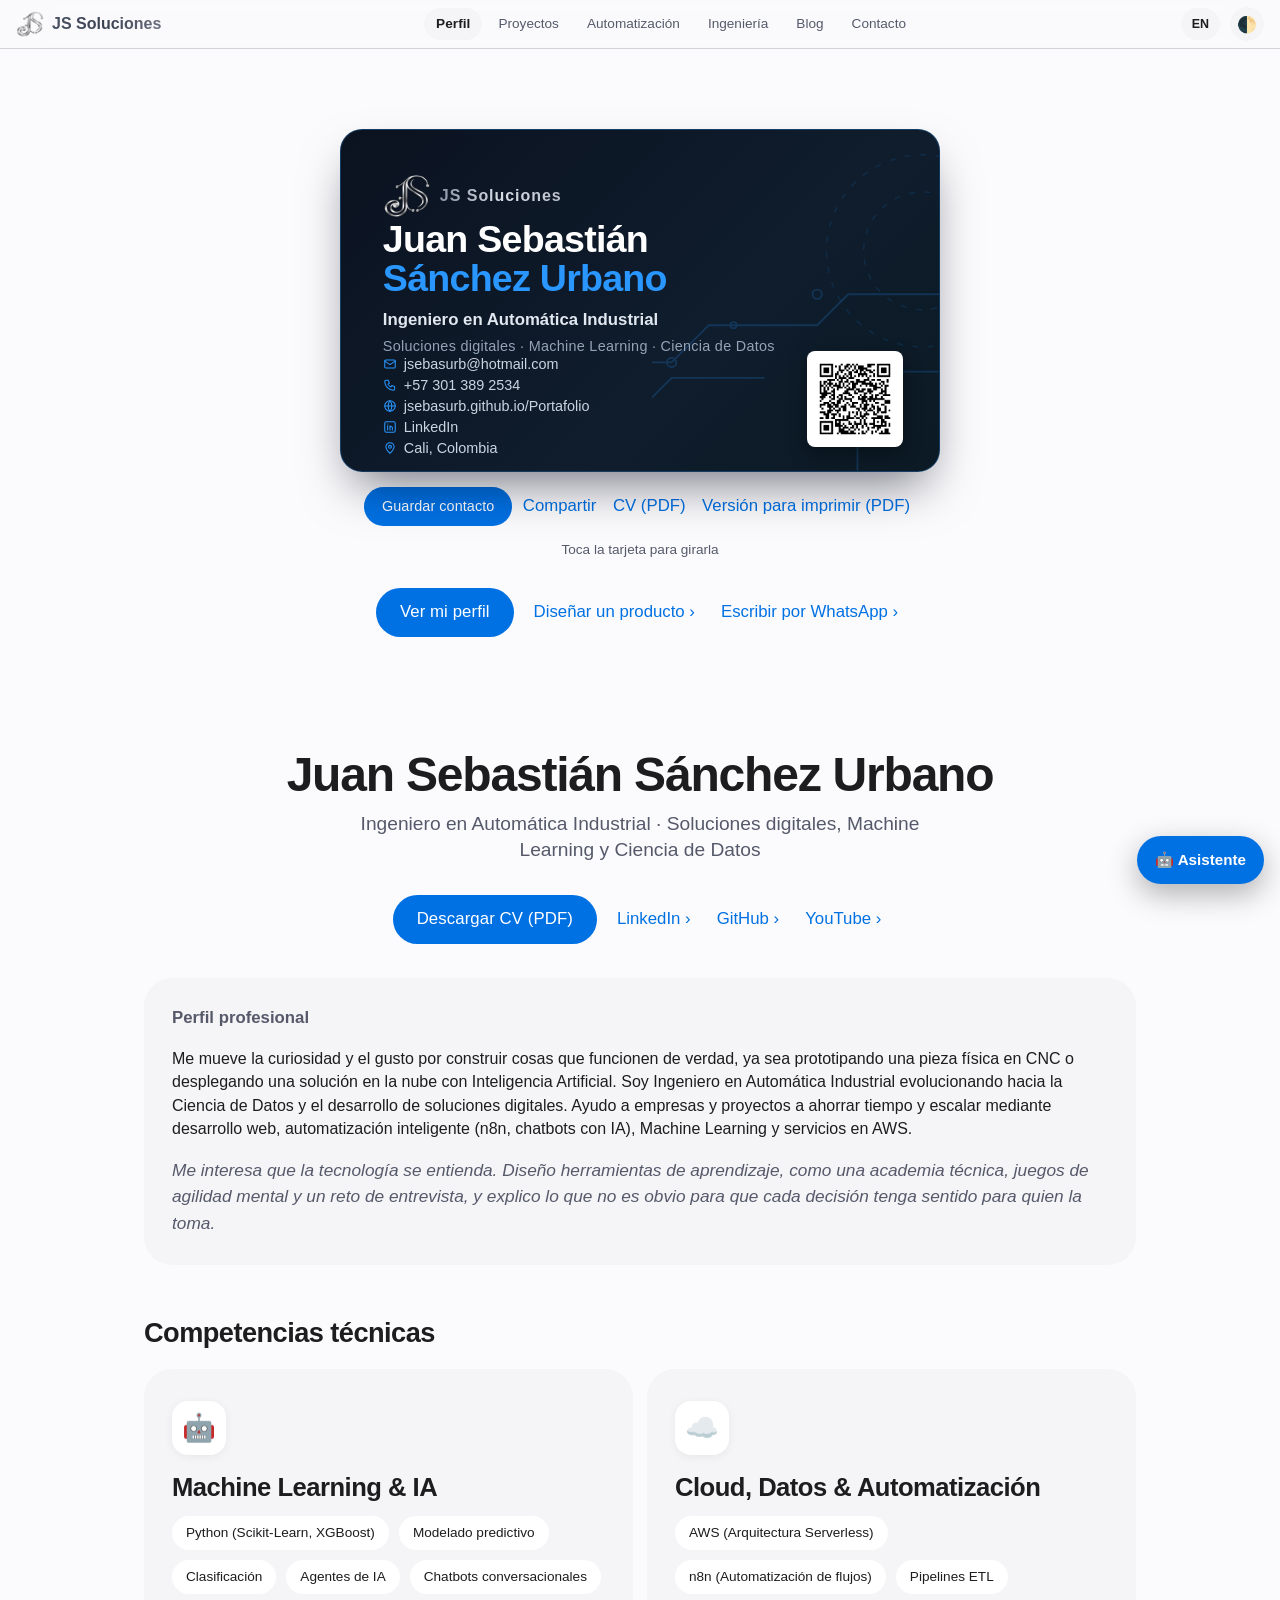
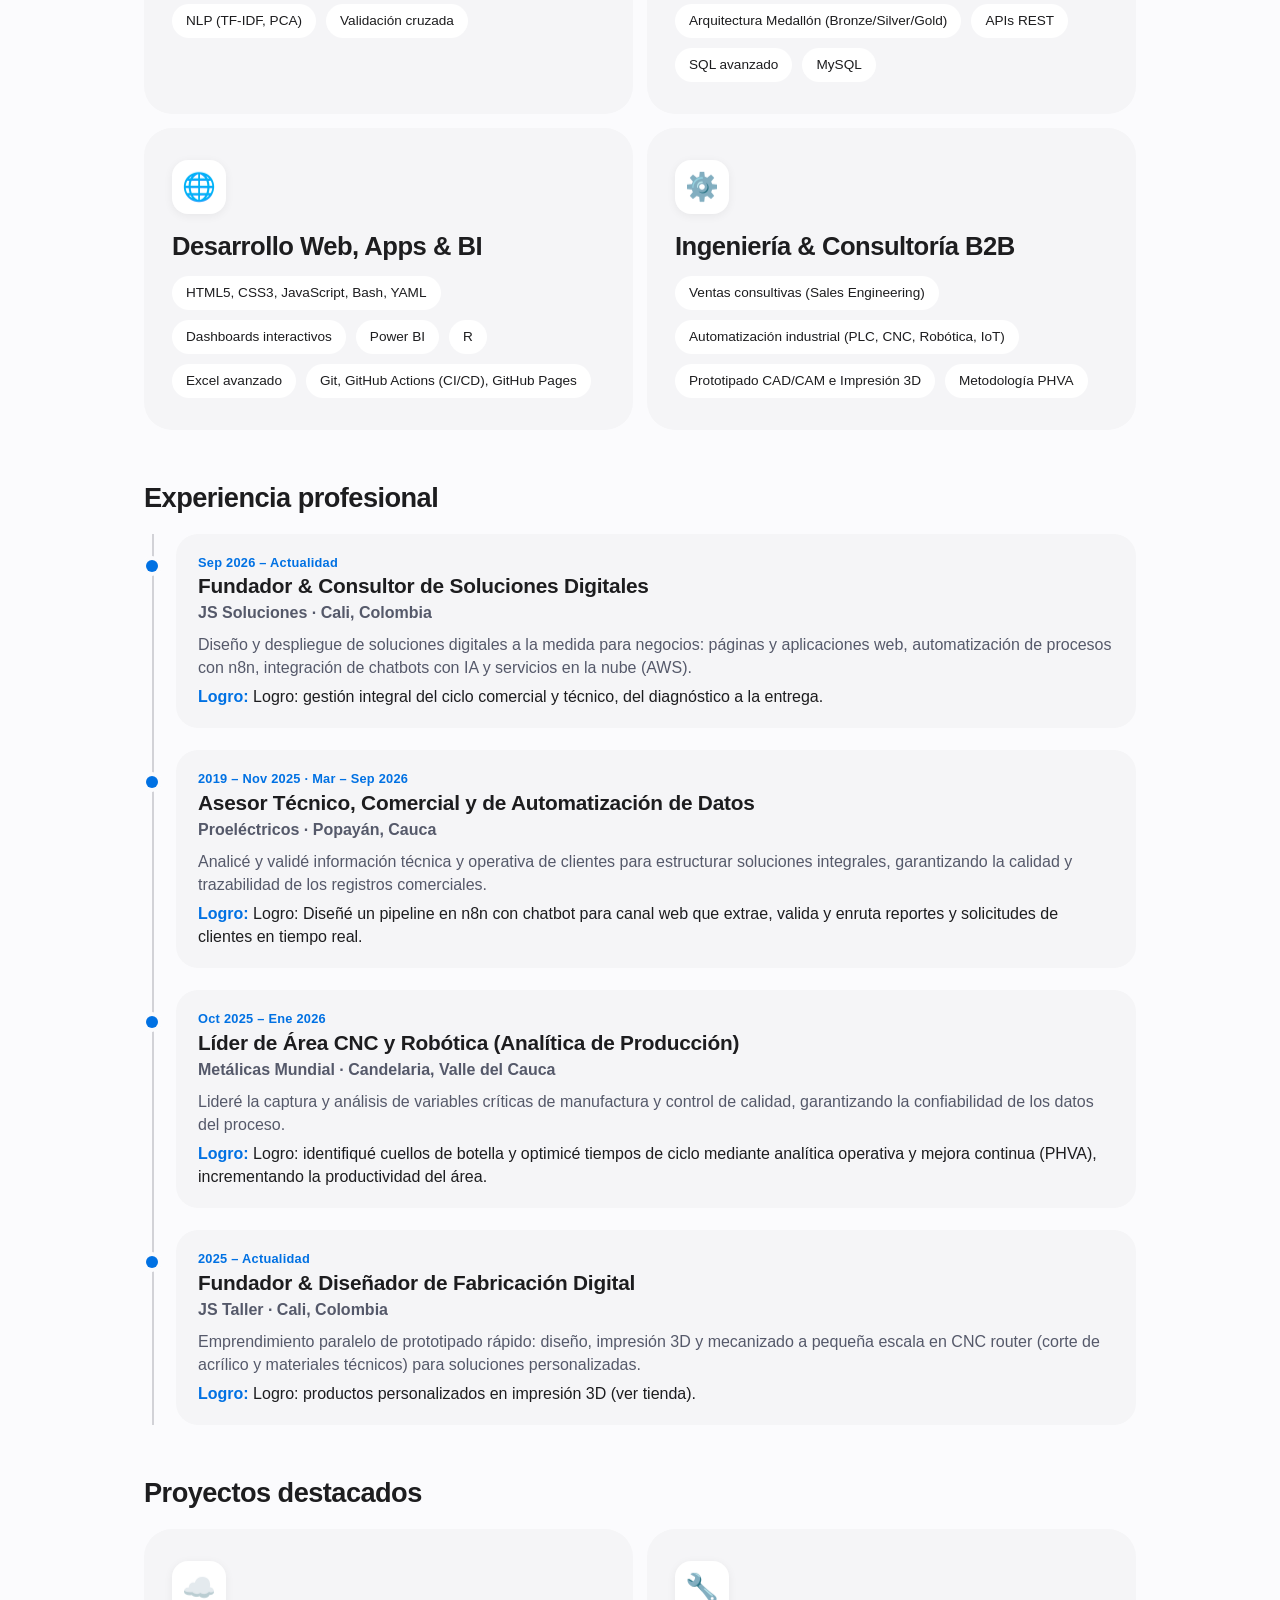
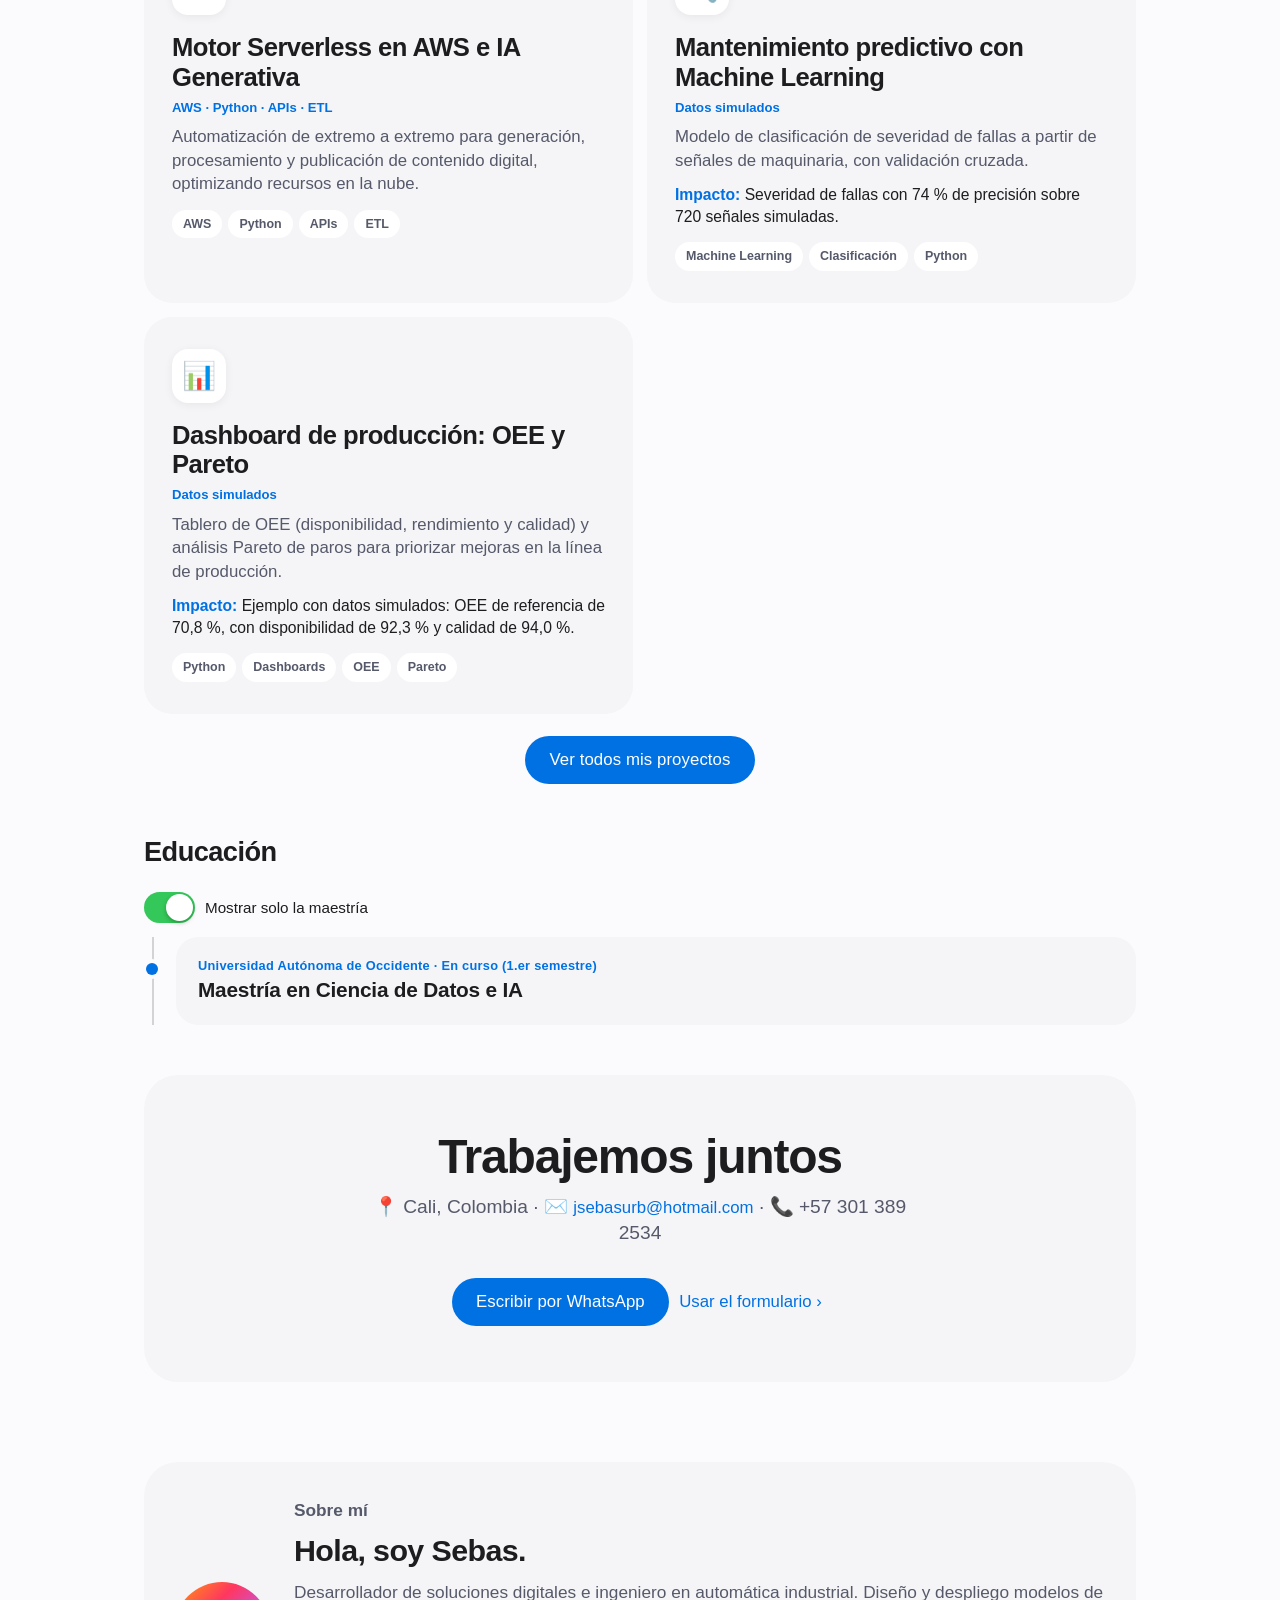
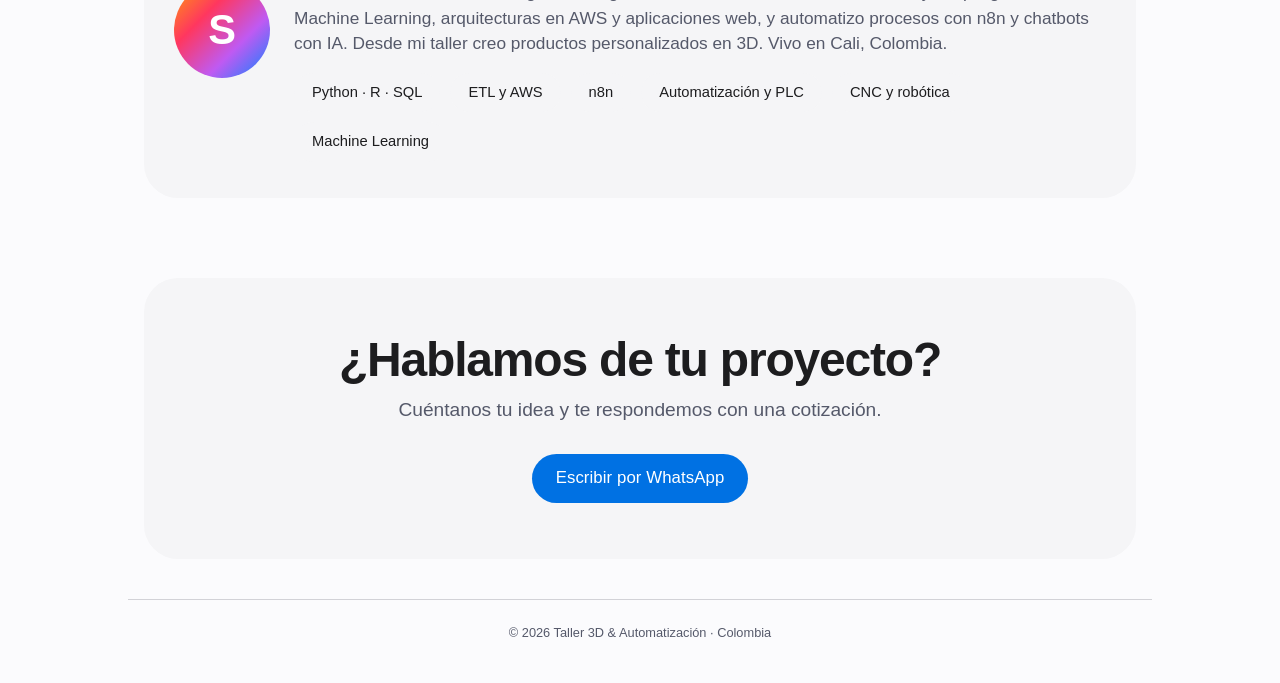
==== commit 157d2720: "cc" ====
--- a/gold/index.html
+++ b/gold/index.html
@@ -218,12 +218,12 @@
     <a class="link" href="https://github.com/JSebasurb" target="_blank" rel="noopener">GitHub ›</a>
     <a class="link" href="https://www.youtube.com/@akazuia" target="_blank" rel="noopener">YouTube ›</a>
   </div>
-  <div class="cv-sum rv"><p class="eyebrow">Perfil profesional</p><p>Me mueve la curiosidad y el gusto por construir cosas que funcionen de verdad, ya sea prototipando una pieza física en CNC o desplegando una solución en la nube con Inteligencia Artificial. Soy Ingeniero en Automática Industrial evolucionando hacia la Ciencia de Datos y el desarrollo de soluciones digitales. Ayudo a empresas y proyectos a ahorrar tiempo y escalar mediante desarrollo web, automatización inteligente (n8n, chatbots con IA), Machine Learning y servicios en AWS.</p><p class="enfoque">Me interesa que la tecnología se entienda. Diseño herramientas de aprendizaje, como una academia técnica, juegos de agilidad mental y un reto de entrevista, y explico lo que no es obvio para que cada decisión tenga sentido para quien la toma.</p></div><div class="cursos rv"><p class="eyebrow">Cursos (próximamente)</p><p class="curso-nota">Borrador: duración, precio y fechas se confirman al lanzar cada curso.</p><div class="cursos-grid"><article class="curso"><h3>Automatización con n8n para negocios</h3><p>Pequeños negocios y emprendedores que quieren ahorrar tiempo.</p><p class="curso-meta">4 sesiones (borrador) · En línea</p><p><strong>Logro: </strong>Crear flujos de correos, formularios y seguimiento sin programar.</p></article><article class="curso"><h3>Python para analizar datos</h3><p>Personas que usan Excel y quieren automatizar sus reportes.</p><p class="curso-meta">6 sesiones (borrador) · En línea o presencial</p><p><strong>Logro: </strong>Limpiar datos y construir un tablero sencillo.</p></article><article class="curso"><h3>Ventas técnicas para ingenieros</h3><p>Técnicos que quieren presentar y vender sus soluciones.</p><p class="curso-meta">4 sesiones (borrador) · En línea</p><p><strong>Logro: </strong>Preparar una propuesta y conducir una conversación consultiva.</p></article></div><p class="eyebrow">Recursos para aprender</p><div class="cursos-grid"><article class="curso"><h3>Academia técnica</h3><p>Preguntas por niveles y curiosidades sobre roscas y materiales.</p><p><a class="link" href="https://jsebasurb.github.io/Academy-tornillos/" target="_blank" rel="noopener">Abrir ↗</a></p></article><article class="curso"><h3>Juegos de agilidad mental</h3><p>Entrenamiento de atención, memoria y cálculo, dentro de este portafolio.</p><p><a class="link" href="#juegos">Jugar ›</a></p></article></div></div>
+  <div class="cv-sum rv"><p class="eyebrow">Perfil profesional</p><p>Me mueve la curiosidad y el gusto por construir cosas que funcionen de verdad, ya sea prototipando una pieza física en CNC o desplegando una solución en la nube con Inteligencia Artificial. Soy Ingeniero en Automática Industrial evolucionando hacia la Ciencia de Datos y el desarrollo de soluciones digitales. Ayudo a empresas y proyectos a ahorrar tiempo y escalar mediante desarrollo web, automatización inteligente (n8n, chatbots con IA), Machine Learning y servicios en AWS.</p><p class="enfoque">Me interesa que la tecnología se entienda. Diseño herramientas de aprendizaje, como una academia técnica, juegos de agilidad mental y un reto de entrevista, y explico lo que no es obvio para que cada decisión tenga sentido para quien la toma.</p></div>
   <h3 class="sec">Competencias técnicas</h3><div class="bento"><div class="tile rv"><div><div class="ico">🤖</div><h3>Machine Learning &amp; IA</h3><div class="chips left"><span>Python (Scikit-Learn, XGBoost)</span><span>Modelado predictivo</span><span>Clasificación</span><span>Agentes de IA</span><span>Chatbots conversacionales</span><span>NLP (TF-IDF, PCA)</span><span>Validación cruzada</span></div></div></div><div class="tile rv"><div><div class="ico">☁️</div><h3>Cloud, Datos &amp; Automatización</h3><div class="chips left"><span>AWS (Arquitectura Serverless)</span><span>n8n (Automatización de flujos)</span><span>Pipelines ETL</span><span>Arquitectura Medallón (Bronze/Silver/Gold)</span><span>APIs REST</span><span>SQL avanzado</span><span>MySQL</span></div></div></div><div class="tile rv"><div><div class="ico">🌐</div><h3>Desarrollo Web, Apps &amp; BI</h3><div class="chips left"><span>HTML5, CSS3, JavaScript, Bash, YAML</span><span>Dashboards interactivos</span><span>Power BI</span><span>R</span><span>Excel avanzado</span><span>Git, GitHub Actions (CI/CD), GitHub Pages</span></div></div></div><div class="tile rv"><div><div class="ico">⚙️</div><h3>Ingeniería &amp; Consultoría B2B</h3><div class="chips left"><span>Ventas consultivas (Sales Engineering)</span><span>Automatización industrial (PLC, CNC, Robótica, IoT)</span><span>Prototipado CAD/CAM e Impresión 3D</span><span>Metodología PHVA</span></div></div></div></div>
   <h3 class="sec">Experiencia profesional</h3><div class="tl"><div class="tl-item rv"><div class="tl-per">Sep 2026 – Actualidad</div><h3>Fundador &amp; Consultor de Soluciones Digitales</h3><div class="tl-co">JS Soluciones · Cali, Colombia</div><p>Diseño y despliegue de soluciones digitales a la medida para negocios: páginas y aplicaciones web, automatización de procesos con n8n, integración de chatbots con IA y servicios en la nube (AWS).</p><p class="win"><b>Logro:</b> Logro: gestión integral del ciclo comercial y técnico, del diagnóstico a la entrega.</p></div><div class="tl-item rv"><div class="tl-per">2019 – Nov 2025 · Mar – Sep 2026</div><h3>Asesor Técnico, Comercial y de Automatización de Datos</h3><div class="tl-co">Proeléctricos · Popayán, Cauca</div><p>Analicé y validé información técnica y operativa de clientes para estructurar soluciones integrales, garantizando la calidad y trazabilidad de los registros comerciales.</p><p class="win"><b>Logro:</b> Logro: Diseñé un pipeline en n8n con chatbot para canal web que extrae, valida y enruta reportes y solicitudes de clientes en tiempo real.</p></div><div class="tl-item rv"><div class="tl-per">Oct 2025 – Ene 2026</div><h3>Líder de Área CNC y Robótica (Analítica de Producción)</h3><div class="tl-co">Metálicas Mundial · Candelaria, Valle del Cauca</div><p>Lideré la captura y análisis de variables críticas de manufactura y control de calidad, garantizando la confiabilidad de los datos del proceso.</p><p class="win"><b>Logro:</b> Logro: identifiqué cuellos de botella y optimicé tiempos de ciclo mediante analítica operativa y mejora continua (PHVA), incrementando la productividad del área.</p></div><div class="tl-item rv"><div class="tl-per">2025 – Actualidad</div><h3>Fundador &amp; Diseñador de Fabricación Digital</h3><div class="tl-co">JS Taller · Cali, Colombia</div><p>Emprendimiento paralelo de prototipado rápido: diseño, impresión 3D y mecanizado a pequeña escala en CNC router (corte de acrílico y materiales técnicos) para soluciones personalizadas.</p><p class="win"><b>Logro:</b> Logro: productos personalizados en impresión 3D (ver tienda).</p></div></div>
   <h3 class="sec">Proyectos destacados</h3><div class="bento"><div class="tile rv"><div><div class="ico">☁️</div><h3>Motor Serverless en AWS e IA Generativa</h3><div class="meta">AWS · Python · APIs · ETL</div><p>Automatización de extremo a extremo para generación, procesamiento y publicación de contenido digital, optimizando recursos en la nube.</p><div class="tag-row"><span>AWS</span><span>Python</span><span>APIs</span><span>ETL</span></div></div></div><div class="tile rv"><div><div class="ico">🔧</div><h3>Mantenimiento predictivo con Machine Learning</h3><div class="meta">Datos simulados</div><p>Modelo de clasificación de severidad de fallas a partir de señales de maquinaria, con validación cruzada.</p><p class="win"><b>Impacto:</b> Severidad de fallas con 74 % de precisión sobre 720 señales simuladas.</p><div class="tag-row"><span>Machine Learning</span><span>Clasificación</span><span>Python</span></div></div></div><div class="tile rv"><div><div class="ico">📊</div><h3>Dashboard de producción: OEE y Pareto</h3><div class="meta">Datos simulados</div><p>Tablero de OEE (disponibilidad, rendimiento y calidad) y análisis Pareto de paros para priorizar mejoras en la línea de producción.</p><p class="win"><b>Impacto:</b> Ejemplo con datos simulados: OEE de referencia de 70,8 %, con disponibilidad de 92,3 % y calidad de 94,0 %.</p><div class="tag-row"><span>Python</span><span>Dashboards</span><span>OEE</span><span>Pareto</span></div></div></div></div>
   <div class="ctas" style="margin-top:22px"><button class="pill" data-go="proyectos">Ver todos mis proyectos</button></div>
-  <h3 class="sec">Educación</h3><div class="tl"><div class="tl-item rv"><div class="tl-per">Universidad Autónoma de Occidente · En curso (1.er semestre)</div><h3>Maestría en Ciencia de Datos e IA</h3></div><div class="tl-item rv"><div class="tl-per"></div><h3>Formación complementaria</h3><p>Bootcamp de IA (MinTIC / Talento Tech) · Data Science y ML (Platzi) · AWS</p><p><a href="https://platzi.com/p/JUAN_SEBASTIAN_SANCHEZ_URBANO/" target="_blank" rel="noopener">Ver perfil en Platzi ↗</a></p></div><div class="tl-item rv"><div class="tl-per">Universidad del Cauca · Graduado 2025</div><h3>Ingeniería en Automática Industrial</h3></div></div>
+  <h3 class="sec">Educación</h3><label class="edu-switch"><input type="checkbox" id="soloPrincipal" role="switch" checked> <span>Mostrar solo la maestría</span></label><div class="tl solo" id="eduWrap"><div class="tl-item rv principal"><div class="tl-per">Universidad Autónoma de Occidente · En curso (1.er semestre)</div><h3>Maestría en Ciencia de Datos e IA</h3></div><div class="tl-item rv"><div class="tl-per"></div><h3>Formación complementaria</h3><p>Bootcamp de IA (MinTIC / Talento Tech) · Data Science y ML (Platzi) · AWS</p><p><a href="https://platzi.com/p/JUAN_SEBASTIAN_SANCHEZ_URBANO/" target="_blank" rel="noopener">Ver perfil en Platzi ↗</a></p></div><div class="tl-item rv"><div class="tl-per">Universidad del Cauca · Graduado 2025</div><h3>Ingeniería en Automática Industrial</h3></div></div>
   <div class="cta rv" style="margin-top:50px">
     <h2>Trabajemos juntos</h2>
     <p class="sub">📍 Cali, Colombia · ✉️ <a class="link" style="padding:0" href="mailto:jsebasurb@hotmail.com">jsebasurb@hotmail.com</a> · 📞 +57 301 389 2534</p>
@@ -234,8 +234,8 @@
 <section class="tab" id="proyectos">
   <h2>Mis proyectos.</h2>
   <p class="sub">Datos, automatización, web e ingeniería. Toca una miniatura para abrir el proyecto.</p>
-  <div class="pbar"><div class="seg wrap" id="pFilter"><button class="on" data-c="all">Todos</button><button data-c="Datos">Datos</button><button data-c="Automatización">Automatización</button><button data-c="Web">Web</button><button data-c="Industrial">Industrial</button><button data-c="Taller 3D">Taller 3D</button><button data-c="IA">IA</button><button data-c="Visión">Visión</button><button data-c="Juegos">Juegos</button><button data-c="Educación">Educación</button><button data-c="Realidad virtual">Realidad virtual</button><button data-c="Robótica">Robótica</button></div><span id="pCount" class="pcount"></span></div>
-  <div class="pgrid"><article class="pcard rv" data-cat="Datos"><div class="pthumb"><img loading="lazy" decoding="async" src="assets/projects/etl-pipeline.webp" alt="Miniatura de Pipeline ETL automatizado end-to-end"></div><div class="pbody"><div class="meta">Datos · 2026</div><h3>Pipeline ETL automatizado end-to-end</h3><p>Extracción, transformación y carga con Python, n8n y APIs REST. Eliminó el 100% de la digitación manual y dejó datos estandarizados para análisis ejecutivo.</p><div class="tag-row"><span>Python</span><span>n8n</span><span>APIs REST</span><span>ETL</span></div><details class="case"><summary>Ver caso de estudio</summary><dl><dt>Problema</dt><dd>Los datos se digitaban a mano, con riesgo de errores y poca estandarización.</dd><dt>Solución</dt><dd>Arquitectura ETL con Python, n8n y consumo de APIs REST que consolida bases de datos centralizadas.</dd><dt>Resultado</dt><dd>Se eliminó el 100% de la digitación manual, con datos íntegros y estandarizados para el análisis ejecutivo.</dd></dl></details><button class="repo" type="button" data-tool="t6">Abrir la herramienta ›</button></div></article><article class="pcard rv" data-cat="Datos"><div class="pthumb"><img loading="lazy" decoding="async" src="assets/projects/etl-pipeline.webp" alt="Miniatura de ETL epidemiológico SIVIGILA 2018–2022"></div><div class="pbody"><div class="meta">Datos · 2026</div><h3>ETL epidemiológico SIVIGILA 2018–2022</h3><p>Proceso ETL sobre reportes del Instituto Nacional de Salud (dengue, IRAG, tuberculosis) con arquitectura medallón y dashboard HTML.</p><div class="tag-row"><span>Python</span><span>Excel</span><span>Medallón</span><span>Dashboard</span></div><button class="repo" type="button" data-tool="t6">Abrir la herramienta ›</button></div></article><article class="pcard rv" data-cat="Datos"><div class="pthumb"><div class="pfb" style="background:linear-gradient(135deg,#30d158,#0a9d8f)"><span>📦</span></div></div><div class="pbody"><div class="meta">Datos · 2026</div><h3>Laboratorio ETL Kaismart Solutions</h3><p>Integración de 5.000 ventas en MySQL con 50.000 eventos logísticos en Excel: EDA, medallón, 10 preguntas de negocio y ejecución con schedule.</p><div class="tag-row"><span>MySQL</span><span>Python</span><span>Medallón</span></div><button class="repo" type="button" data-tool="t6">Abrir la herramienta ›</button></div></article><article class="pcard rv" data-cat="Automatización"><div class="pthumb"><div class="pfb" style="background:linear-gradient(135deg,#bf5af2,#ff2d92)"><span>🤖</span></div></div><div class="pbody"><div class="meta">Automatización · 2025</div><h3>Chatbot con IA y flujo en n8n</h3><p>Chatbot web integrado a un pipeline en n8n que extrae, valida y enruta reportes automáticamente hacia las áreas responsables.</p><div class="tag-row"><span>n8n</span><span>IA</span><span>Chatbot</span></div></div></article><article class="pcard rv" data-cat="Web"><a class="pthumb" href="https://github.com/JSebasurb/Portafolio" target="_blank" rel="noopener" aria-label="Abrir Portafolio web con arquitectura medallón"><div class="pfb" style="background:linear-gradient(135deg,#48484a,#1c1c1e)"><span>🌐</span></div></a><div class="pbody"><div class="meta">Web · 2026</div><h3>Portafolio web con arquitectura medallón</h3><p>Sitio en GitHub Pages con capas Bronze/Silver/Gold, build en Python, despliegue con GitHub Actions y herramientas propias.</p><div class="tag-row"><span>HTML</span><span>CSS</span><span>JavaScript</span><span>Python</span></div><a class="repo" href="https://github.com/JSebasurb/Portafolio" target="_blank" rel="noopener">Ver código en GitHub ›</a></div></article><article class="pcard rv" data-cat="Industrial"><div class="pthumb"><div class="pfb" style="background:linear-gradient(135deg,#ff375f,#bf5af2)"><span>📡</span></div></div><div class="pbody"><div class="meta">Industrial · 2022–2024</div><h3>Captura de datos en tiempo real y alertas (IoT)</h3><p>Sensores e instrumentación industrial con ingesta en tiempo real, validación automática de variables críticas y alertas de control.</p><div class="tag-row"><span>IoT</span><span>Sensores</span><span>Alertas</span></div><button class="repo" type="button" data-tool="t10">Abrir la herramienta ›</button></div></article><article class="pcard rv" data-cat="Taller 3D"><div class="pthumb"><img loading="lazy" decoding="async" src="assets/projects/taller-3d-cotizador.webp" alt="Miniatura de Taller 3D: llaveros y estuches personalizados"></div><div class="pbody"><div class="meta">Taller 3D · 2026</div><h3>Taller 3D: llaveros y estuches personalizados</h3><p>Estampados en aluminio y vidrio, impresión 3D y diseñador de productos conectado a WhatsApp.</p><div class="tag-row"><span>Impresión 3D</span><span>Estampado</span></div><button class="repo" type="button" data-tool="t5">Abrir la herramienta ›</button></div></article><article class="pcard rv" data-cat="IA"><a class="pthumb" href="https://www.youtube.com/@akazuia" target="_blank" rel="noopener" aria-label="Abrir Canal de YouTube Akazu IA"><div class="pfb" style="background:linear-gradient(135deg,#5e5ce6,#0a84ff)"><span>🎬</span></div></a><div class="pbody"><div class="meta">IA · 2026</div><h3>Canal de YouTube Akazu IA</h3><p>Avatar de inteligencia artificial que convierte tendencias, bailes, audios virales y memes en videos cortos para redes.</p><div class="tag-row"><span>Avatar IA</span><span>Shorts</span><span>Animación IA</span></div><a class="repo" href="https://www.youtube.com/@akazuia" target="_blank" rel="noopener">Ver canal en YouTube ›</a></div></article><article class="pcard rv" data-cat="Industrial"><div class="pthumb"><img loading="lazy" decoding="async" src="assets/projects/calc-roscas.webp" alt="Miniatura de Calculadora de roscas"></div><div class="pbody"><div class="meta">Industrial · 2026</div><h3>Calculadora de roscas</h3><p>Ficha técnica de roscas métricas, UNC y UNF: diámetro, paso, diámetro menor y broca aproximada, con conversiones de paso y longitud.</p><div class="tag-row"><span>Python</span><span>Ingeniería</span><span>Conversiones</span></div><details class="case"><summary>Ver caso de estudio</summary><dl><dt>Problema</dt><dd>Consultar diámetro, paso y broca de una rosca sin buscar tablas.</dd><dt>Solución</dt><dd>Ficha técnica para roscas métricas, UNC y UNF, con conversiones de paso y longitud.</dd><dt>Resultado</dt><dd>Valores verificados con referencias conocidas: M8 = 1,25 mm; 1/4-20 = 20 TPI. La broca es aproximada.</dd></dl></details><button class="repo" type="button" data-tool="t4">Abrir la herramienta ›</button></div></article><article class="pcard rv" data-cat="Datos"><div class="pthumb"><img loading="lazy" decoding="async" src="assets/projects/csv-viewer.webp" alt="Miniatura de Visor de CSV"></div><div class="pbody"><div class="meta">Datos · 2026</div><h3>Visor de CSV</h3><p>Carga un CSV y obtén estadísticas por columna y una gráfica por categoría. Todo se procesa en el navegador.</p><div class="tag-row"><span>CSV</span><span>Estadística</span><span>Gráficas</span></div><details class="case"><summary>Ver caso de estudio</summary><dl><dt>Problema</dt><dd>Revisar rápido un archivo de datos sin instalar software.</dd><dt>Solución</dt><dd>Estadísticas por columna y gráfica por categoría, procesadas en el navegador.</dd><dt>Resultado</dt><dd>Probado con datos de ejemplo y con CSV con vacíos y columnas mixtas. Ningún archivo sale del equipo.</dd></dl></details><button class="repo" type="button" data-tool="t7">Abrir la herramienta ›</button></div></article><article class="pcard rv" data-cat="Datos"><div class="pthumb"><img loading="lazy" decoding="async" src="assets/projects/mantenimiento.webp" alt="Miniatura de Mantenimiento predictivo"></div><div class="pbody"><div class="meta">Datos · 2026</div><h3>Mantenimiento predictivo</h3><p>Modelo que detecta fallas en rodamientos a partir de la vibración: características, regresión logística y demo con señales simuladas. Exactitud de 70 % en prueba.</p><div class="tag-row"><span>Python</span><span>scikit-learn</span><span>Señales</span><span>ML</span></div><details class="case"><summary>Ver caso de estudio</summary><dl><dt>Problema</dt><dd>Detectar fallas de rodamientos antes de que detengan la máquina, sin depender de la inspección manual.</dd><dt>Solución</dt><dd>Características de vibración (RMS, curtosis y envolvente en las frecuencias de falla) con regresión logística y validación cruzada de 5 pliegues.</dd><dt>Resultado</dt><dd>74 ± 3 % de validación cruzada con señales simuladas: 100 % en fallas severas y 24 % en leves. Falta validarlo con datos de un equipo real.</dd></dl></details><button class="repo" type="button" data-tool="t8">Abrir la herramienta ›</button></div></article><article class="pcard rv" data-cat="Visión"><div class="pthumb"><img loading="lazy" decoding="async" src="assets/projects/vision-tornillos.webp" alt="Miniatura de Inspección visual de tornillos"></div><div class="pbody"><div class="meta">Visión · 2026</div><h3>Inspección visual de tornillos</h3><p>Clasifica cabezas de tornillo sanas, rajadas o golpeadas con un descriptor físico y regresión logística. Demo con imágenes simuladas: 74 % de exactitud.</p><div class="tag-row"><span>Visión por computador</span><span>Python</span><span>Clasificación</span></div><details class="case"><summary>Ver caso de estudio</summary><dl><dt>Problema</dt><dd>Separar cabezas de tornillo sanas, rajadas o golpeadas durante la inspección.</dd><dt>Solución</dt><dd>Descriptor físico (forma del borde, radio mínimo y oscuridad junto al borde) con regresión logística.</dd><dt>Resultado</dt><dd>74 % de exactitud con imágenes simuladas: cabezas golpeadas 94 %, grietas finas 66 %. Hacen falta fotos reales de tornillos.</dd></dl></details><button class="repo" type="button" data-tool="t9">Abrir la herramienta ›</button></div></article><article class="pcard rv" data-cat="Industrial"><div class="pthumb"><img loading="lazy" decoding="async" src="assets/projects/dashboard-produccion.webp" alt="Miniatura de Dashboard de producción y calidad"></div><div class="pbody"><div class="meta">Industrial · 2026</div><h3>Dashboard de producción y calidad</h3><p>OEE por máquina, Pareto de defectos y tendencia diaria a partir de un CSV de producción. Verificado contra un cálculo independiente.</p><div class="tag-row"><span>OEE</span><span>Pareto</span><span>Dashboards</span></div><details class="case"><summary>Ver caso de estudio</summary><dl><dt>Problema</dt><dd>Saber dónde se pierde capacidad en la línea: disponibilidad, rendimiento y calidad.</dd><dt>Solución</dt><dd>OEE por máquina, Pareto de defectos y tendencia diaria a partir de un CSV de producción.</dd><dt>Resultado</dt><dd>Indicadores verificados contra un cálculo independiente (OEE total de 70,8 % en los datos de ejemplo).</dd></dl></details><button class="repo" type="button" data-tool="t10">Abrir la herramienta ›</button></div></article><article class="pcard rv" data-cat="IA"><div class="pthumb"><img loading="lazy" decoding="async" src="assets/projects/fichas-tecnicas.webp" alt="Miniatura de Asistente de fichas técnicas"></div><div class="pbody"><div class="meta">IA · 2026</div><h3>Asistente de fichas técnicas</h3><p>Busca la respuesta en fichas técnicas de roscas y tornillos con TF-IDF. Muestra fragmentos de las fichas; no inventa texto. Recall@1 de 94 %.</p><div class="tag-row"><span>TF-IDF</span><span>Búsqueda</span><span>NLP</span></div><details class="case"><summary>Ver caso de estudio</summary><dl><dt>Problema</dt><dd>Encontrar respuestas en fichas técnicas sin buscarlas a mano.</dd><dt>Solución</dt><dd>Búsqueda TF-IDF con similitud coseno que muestra fragmentos de las fichas; no genera texto nuevo.</dd><dt>Resultado</dt><dd>Acierta la ficha correcta en primer lugar en 94 % de 18 preguntas de prueba. Cifra optimista: las preguntas las escribió el mismo autor.</dd></dl></details><button class="repo" type="button" data-tool="t11">Abrir la herramienta ›</button></div></article><article class="pcard rv" data-cat="Juegos"><div class="pthumb"><div class="pfb" style="background:linear-gradient(135deg,#30d158,#0a9d8f)"><span>🎮</span></div></div><div class="pbody"><div class="meta">Juegos · 2026</div><h3>Juegos y ejercicios</h3><p>Aquí encontrarás arcade para el celular, ejercicios de agilidad mental y simulaciones de planta. Todo corre en tu navegador y tus récords se guardan en este dispositivo.</p><div class="tag-row"><span>Arcade</span><span>Agilidad mental</span><span>Simulación</span></div><button class="repo" type="button" data-go="juegos">Ver ›</button></div></article><article class="pcard rv" data-cat="Educación"><a class="pthumb" href="https://jsebasurb.github.io/Academy-tornillos/" target="_blank" rel="noopener" aria-label="Abrir Academia de tornillería"><img loading="lazy" decoding="async" src="assets/projects/academia-tornillos.webp" alt="Miniatura de Academia de tornillería"></a><div class="pbody"><div class="meta">Educación · 2026</div><h3>Academia de tornillería</h3><p>Preguntas por niveles, curiosidades y referencias de roscas, cabezas y puntas. Incluye la academia publicada en su propio sitio.</p><div class="tag-row"><span>Educación</span><span>Quiz</span><span>Referencias</span></div><a class="repo" href="https://jsebasurb.github.io/Academy-tornillos/" target="_blank" rel="noopener">Abrir la academia en su sitio ›</a><button class="repo" type="button" data-go="cato">Ver ›</button></div></article><article class="pcard rv" data-cat="Realidad virtual"><div class="pthumb"><div class="pfb" style="background:linear-gradient(135deg,#48484a,#1c1c1e)"><span>🥽</span></div></div><div class="pbody"><div class="meta">Realidad virtual · 2025</div><h3>Entornos inmersivos para la identificación de fobias</h3><p>Trabajo de grado: entornos inmersivos en Unity para Meta Quest 2 para identificar fobias como el miedo al fuego y a las alturas, con un sistema que analiza las reacciones del usuario ante estímulos controlados.</p><div class="tag-row"><span>Unity</span><span>Meta Quest 2</span><span>Realidad virtual</span><span>Salud mental</span></div></div></article><article class="pcard rv" data-cat="Robótica"><div class="pthumb"><div class="pfb" style="background:linear-gradient(135deg,#ff375f,#bf5af2)"><span>🤖</span></div></div><div class="pbody"><div class="meta">Robótica · 2026</div><h3>Control de robot móvil mediante realidad virtual (CINVESTAV)</h3><p>Proyecto en el Área de Control Automático del CINVESTAV, Ciudad de México. Sistema de control de un robot móvil desde realidad virtual, con Unity, C#, ROS y Meta Quest 2, con integración de sensores IMU y LIDAR.</p><div class="tag-row"><span>Unity</span><span>C#</span><span>ROS</span><span>LIDAR</span><span>IMU</span><span>Meta Quest 2</span></div></div></article></div>
+  <div class="pbar"><div class="seg wrap" id="pFilter"><button class="on" data-c="all">Todos</button><button data-c="Educación">Educación</button><button data-c="Datos">Datos</button><button data-c="Automatización">Automatización</button><button data-c="Web">Web</button><button data-c="Industrial">Industrial</button><button data-c="Taller 3D">Taller 3D</button><button data-c="IA">IA</button><button data-c="Visión">Visión</button><button data-c="Juegos">Juegos</button><button data-c="Realidad virtual">Realidad virtual</button><button data-c="Robótica">Robótica</button></div><span id="pCount" class="pcount"></span></div>
+  <div class="pgrid"><article class="pcard rv" data-cat="Educación"><a class="pthumb" href="https://wa.me/573013892534?text=Hola%2C%20me%20interesa%20recibir%20informaci%C3%B3n%20sobre%20los%20cursos%20en%20dise%C3%B1o%20%28n8n%2C%20Python%20o%20ventas%20t%C3%A9cnicas%29." target="_blank" rel="noopener" aria-label="Abrir Cursos en diseño"><div class="pfb" style="background:linear-gradient(135deg,#ff9f0a,#ff375f)"><span>📚</span></div></a><div class="pbody"><div class="meta">Educación · 2026</div><h3>Cursos en diseño</h3><p>En proceso: tres cursos en diseño. Automatización con n8n para negocios, Python para analizar datos y ventas técnicas para ingenieros. Duración, formato y precio se confirman al lanzar cada curso.</p><div class="tag-row"><span>En proceso</span><span>Educación</span><span>Borrador</span></div><a class="repo" href="https://wa.me/573013892534?text=Hola%2C%20me%20interesa%20recibir%20informaci%C3%B3n%20sobre%20los%20cursos%20en%20dise%C3%B1o%20%28n8n%2C%20Python%20o%20ventas%20t%C3%A9cnicas%29." target="_blank" rel="noopener">Quiero información › ›</a></div></article><article class="pcard rv" data-cat="Datos"><div class="pthumb"><img loading="lazy" decoding="async" src="assets/projects/etl-pipeline.webp" alt="Miniatura de Pipeline ETL automatizado end-to-end"></div><div class="pbody"><div class="meta">Datos · 2026</div><h3>Pipeline ETL automatizado end-to-end</h3><p>Extracción, transformación y carga con Python, n8n y APIs REST. Eliminó el 100% de la digitación manual y dejó datos estandarizados para análisis ejecutivo.</p><div class="tag-row"><span>Python</span><span>n8n</span><span>APIs REST</span><span>ETL</span></div><details class="case"><summary>Ver caso de estudio</summary><dl><dt>Problema</dt><dd>Los datos se digitaban a mano, con riesgo de errores y poca estandarización.</dd><dt>Solución</dt><dd>Arquitectura ETL con Python, n8n y consumo de APIs REST que consolida bases de datos centralizadas.</dd><dt>Resultado</dt><dd>Se eliminó el 100% de la digitación manual, con datos íntegros y estandarizados para el análisis ejecutivo.</dd></dl></details><button class="repo" type="button" data-tool="t6">Abrir la herramienta ›</button></div></article><article class="pcard rv" data-cat="Datos"><div class="pthumb"><img loading="lazy" decoding="async" src="assets/projects/etl-pipeline.webp" alt="Miniatura de ETL epidemiológico SIVIGILA 2018–2022"></div><div class="pbody"><div class="meta">Datos · 2026</div><h3>ETL epidemiológico SIVIGILA 2018–2022</h3><p>Proceso ETL sobre reportes del Instituto Nacional de Salud (dengue, IRAG, tuberculosis) con arquitectura medallón y dashboard HTML.</p><div class="tag-row"><span>Python</span><span>Excel</span><span>Medallón</span><span>Dashboard</span></div><button class="repo" type="button" data-tool="t6">Abrir la herramienta ›</button></div></article><article class="pcard rv" data-cat="Datos"><div class="pthumb"><div class="pfb" style="background:linear-gradient(135deg,#bf5af2,#ff2d92)"><span>📦</span></div></div><div class="pbody"><div class="meta">Datos · 2026</div><h3>Laboratorio ETL Kaismart Solutions</h3><p>Integración de 5.000 ventas en MySQL con 50.000 eventos logísticos en Excel: EDA, medallón, 10 preguntas de negocio y ejecución con schedule.</p><div class="tag-row"><span>MySQL</span><span>Python</span><span>Medallón</span></div><button class="repo" type="button" data-tool="t6">Abrir la herramienta ›</button></div></article><article class="pcard rv" data-cat="Automatización"><div class="pthumb"><div class="pfb" style="background:linear-gradient(135deg,#48484a,#1c1c1e)"><span>🤖</span></div></div><div class="pbody"><div class="meta">Automatización · 2025</div><h3>Chatbot con IA y flujo en n8n</h3><p>Chatbot web integrado a un pipeline en n8n que extrae, valida y enruta reportes automáticamente hacia las áreas responsables.</p><div class="tag-row"><span>n8n</span><span>IA</span><span>Chatbot</span></div></div></article><article class="pcard rv" data-cat="Web"><a class="pthumb" href="https://github.com/JSebasurb/Portafolio" target="_blank" rel="noopener" aria-label="Abrir Portafolio web con arquitectura medallón"><div class="pfb" style="background:linear-gradient(135deg,#ff375f,#bf5af2)"><span>🌐</span></div></a><div class="pbody"><div class="meta">Web · 2026</div><h3>Portafolio web con arquitectura medallón</h3><p>Sitio en GitHub Pages con capas Bronze/Silver/Gold, build en Python, despliegue con GitHub Actions y herramientas propias.</p><div class="tag-row"><span>HTML</span><span>CSS</span><span>JavaScript</span><span>Python</span></div><a class="repo" href="https://github.com/JSebasurb/Portafolio" target="_blank" rel="noopener">Ver código en GitHub ›</a></div></article><article class="pcard rv" data-cat="Industrial"><div class="pthumb"><div class="pfb" style="background:linear-gradient(135deg,#ff9f0a,#ff375f)"><span>📡</span></div></div><div class="pbody"><div class="meta">Industrial · 2022–2024</div><h3>Captura de datos en tiempo real y alertas (IoT)</h3><p>Sensores e instrumentación industrial con ingesta en tiempo real, validación automática de variables críticas y alertas de control.</p><div class="tag-row"><span>IoT</span><span>Sensores</span><span>Alertas</span></div><button class="repo" type="button" data-tool="t10">Abrir la herramienta ›</button></div></article><article class="pcard rv" data-cat="Taller 3D"><div class="pthumb"><img loading="lazy" decoding="async" src="assets/projects/taller-3d-cotizador.webp" alt="Miniatura de Taller 3D: llaveros y estuches personalizados"></div><div class="pbody"><div class="meta">Taller 3D · 2026</div><h3>Taller 3D: llaveros y estuches personalizados</h3><p>Estampados en aluminio y vidrio, impresión 3D y diseñador de productos conectado a WhatsApp.</p><div class="tag-row"><span>Impresión 3D</span><span>Estampado</span></div><button class="repo" type="button" data-tool="t5">Abrir la herramienta ›</button></div></article><article class="pcard rv" data-cat="IA"><a class="pthumb" href="https://www.youtube.com/@akazuia" target="_blank" rel="noopener" aria-label="Abrir Canal de YouTube Akazu IA"><div class="pfb" style="background:linear-gradient(135deg,#30d158,#0a9d8f)"><span>🎬</span></div></a><div class="pbody"><div class="meta">IA · 2026</div><h3>Canal de YouTube Akazu IA</h3><p>Avatar de inteligencia artificial que convierte tendencias, bailes, audios virales y memes en videos cortos para redes.</p><div class="tag-row"><span>Avatar IA</span><span>Shorts</span><span>Animación IA</span></div><a class="repo" href="https://www.youtube.com/@akazuia" target="_blank" rel="noopener">Ver canal en YouTube ›</a></div></article><article class="pcard rv" data-cat="Industrial"><div class="pthumb"><img loading="lazy" decoding="async" src="assets/projects/calc-roscas.webp" alt="Miniatura de Calculadora de roscas"></div><div class="pbody"><div class="meta">Industrial · 2026</div><h3>Calculadora de roscas</h3><p>Ficha técnica de roscas métricas, UNC y UNF: diámetro, paso, diámetro menor y broca aproximada, con conversiones de paso y longitud.</p><div class="tag-row"><span>Python</span><span>Ingeniería</span><span>Conversiones</span></div><details class="case"><summary>Ver caso de estudio</summary><dl><dt>Problema</dt><dd>Consultar diámetro, paso y broca de una rosca sin buscar tablas.</dd><dt>Solución</dt><dd>Ficha técnica para roscas métricas, UNC y UNF, con conversiones de paso y longitud.</dd><dt>Resultado</dt><dd>Valores verificados con referencias conocidas: M8 = 1,25 mm; 1/4-20 = 20 TPI. La broca es aproximada.</dd></dl></details><button class="repo" type="button" data-tool="t4">Abrir la herramienta ›</button></div></article><article class="pcard rv" data-cat="Datos"><div class="pthumb"><img loading="lazy" decoding="async" src="assets/projects/csv-viewer.webp" alt="Miniatura de Visor de CSV"></div><div class="pbody"><div class="meta">Datos · 2026</div><h3>Visor de CSV</h3><p>Carga un CSV y obtén estadísticas por columna y una gráfica por categoría. Todo se procesa en el navegador.</p><div class="tag-row"><span>CSV</span><span>Estadística</span><span>Gráficas</span></div><details class="case"><summary>Ver caso de estudio</summary><dl><dt>Problema</dt><dd>Revisar rápido un archivo de datos sin instalar software.</dd><dt>Solución</dt><dd>Estadísticas por columna y gráfica por categoría, procesadas en el navegador.</dd><dt>Resultado</dt><dd>Probado con datos de ejemplo y con CSV con vacíos y columnas mixtas. Ningún archivo sale del equipo.</dd></dl></details><button class="repo" type="button" data-tool="t7">Abrir la herramienta ›</button></div></article><article class="pcard rv" data-cat="Datos"><div class="pthumb"><img loading="lazy" decoding="async" src="assets/projects/mantenimiento.webp" alt="Miniatura de Mantenimiento predictivo"></div><div class="pbody"><div class="meta">Datos · 2026</div><h3>Mantenimiento predictivo</h3><p>Modelo que detecta fallas en rodamientos a partir de la vibración: características, regresión logística y demo con señales simuladas. Exactitud de 70 % en prueba.</p><div class="tag-row"><span>Python</span><span>scikit-learn</span><span>Señales</span><span>ML</span></div><details class="case"><summary>Ver caso de estudio</summary><dl><dt>Problema</dt><dd>Detectar fallas de rodamientos antes de que detengan la máquina, sin depender de la inspección manual.</dd><dt>Solución</dt><dd>Características de vibración (RMS, curtosis y envolvente en las frecuencias de falla) con regresión logística y validación cruzada de 5 pliegues.</dd><dt>Resultado</dt><dd>74 ± 3 % de validación cruzada con señales simuladas: 100 % en fallas severas y 24 % en leves. Falta validarlo con datos de un equipo real.</dd></dl></details><button class="repo" type="button" data-tool="t8">Abrir la herramienta ›</button></div></article><article class="pcard rv" data-cat="Visión"><div class="pthumb"><img loading="lazy" decoding="async" src="assets/projects/vision-tornillos.webp" alt="Miniatura de Inspección visual de tornillos"></div><div class="pbody"><div class="meta">Visión · 2026</div><h3>Inspección visual de tornillos</h3><p>Clasifica cabezas de tornillo sanas, rajadas o golpeadas con un descriptor físico y regresión logística. Demo con imágenes simuladas: 74 % de exactitud.</p><div class="tag-row"><span>Visión por computador</span><span>Python</span><span>Clasificación</span></div><details class="case"><summary>Ver caso de estudio</summary><dl><dt>Problema</dt><dd>Separar cabezas de tornillo sanas, rajadas o golpeadas durante la inspección.</dd><dt>Solución</dt><dd>Descriptor físico (forma del borde, radio mínimo y oscuridad junto al borde) con regresión logística.</dd><dt>Resultado</dt><dd>74 % de exactitud con imágenes simuladas: cabezas golpeadas 94 %, grietas finas 66 %. Hacen falta fotos reales de tornillos.</dd></dl></details><button class="repo" type="button" data-tool="t9">Abrir la herramienta ›</button></div></article><article class="pcard rv" data-cat="Industrial"><div class="pthumb"><img loading="lazy" decoding="async" src="assets/projects/dashboard-produccion.webp" alt="Miniatura de Dashboard de producción y calidad"></div><div class="pbody"><div class="meta">Industrial · 2026</div><h3>Dashboard de producción y calidad</h3><p>OEE por máquina, Pareto de defectos y tendencia diaria a partir de un CSV de producción. Verificado contra un cálculo independiente.</p><div class="tag-row"><span>OEE</span><span>Pareto</span><span>Dashboards</span></div><details class="case"><summary>Ver caso de estudio</summary><dl><dt>Problema</dt><dd>Saber dónde se pierde capacidad en la línea: disponibilidad, rendimiento y calidad.</dd><dt>Solución</dt><dd>OEE por máquina, Pareto de defectos y tendencia diaria a partir de un CSV de producción.</dd><dt>Resultado</dt><dd>Indicadores verificados contra un cálculo independiente (OEE total de 70,8 % en los datos de ejemplo).</dd></dl></details><button class="repo" type="button" data-tool="t10">Abrir la herramienta ›</button></div></article><article class="pcard rv" data-cat="IA"><div class="pthumb"><img loading="lazy" decoding="async" src="assets/projects/fichas-tecnicas.webp" alt="Miniatura de Asistente de fichas técnicas"></div><div class="pbody"><div class="meta">IA · 2026</div><h3>Asistente de fichas técnicas</h3><p>Busca la respuesta en fichas técnicas de roscas y tornillos con TF-IDF. Muestra fragmentos de las fichas; no inventa texto. Recall@1 de 94 %.</p><div class="tag-row"><span>TF-IDF</span><span>Búsqueda</span><span>NLP</span></div><details class="case"><summary>Ver caso de estudio</summary><dl><dt>Problema</dt><dd>Encontrar respuestas en fichas técnicas sin buscarlas a mano.</dd><dt>Solución</dt><dd>Búsqueda TF-IDF con similitud coseno que muestra fragmentos de las fichas; no genera texto nuevo.</dd><dt>Resultado</dt><dd>Acierta la ficha correcta en primer lugar en 94 % de 18 preguntas de prueba. Cifra optimista: las preguntas las escribió el mismo autor.</dd></dl></details><button class="repo" type="button" data-tool="t11">Abrir la herramienta ›</button></div></article><article class="pcard rv" data-cat="Juegos"><div class="pthumb"><div class="pfb" style="background:linear-gradient(135deg,#bf5af2,#ff2d92)"><span>🎮</span></div></div><div class="pbody"><div class="meta">Juegos · 2026</div><h3>Juegos y ejercicios</h3><p>Aquí encontrarás arcade para el celular, ejercicios de agilidad mental y simulaciones de planta. Todo corre en tu navegador y tus récords se guardan en este dispositivo.</p><div class="tag-row"><span>Arcade</span><span>Agilidad mental</span><span>Simulación</span></div><button class="repo" type="button" data-go="juegos">Ver ›</button></div></article><article class="pcard rv" data-cat="Educación"><a class="pthumb" href="https://jsebasurb.github.io/Academy-tornillos/" target="_blank" rel="noopener" aria-label="Abrir Academia de tornillería"><img loading="lazy" decoding="async" src="assets/projects/academia-tornillos.webp" alt="Miniatura de Academia de tornillería"></a><div class="pbody"><div class="meta">Educación · 2026</div><h3>Academia de tornillería</h3><p>Preguntas por niveles, curiosidades y referencias de roscas, cabezas y puntas. Incluye la academia publicada en su propio sitio.</p><div class="tag-row"><span>Educación</span><span>Quiz</span><span>Referencias</span></div><a class="repo" href="https://jsebasurb.github.io/Academy-tornillos/" target="_blank" rel="noopener">Abrir la academia en su sitio ›</a><button class="repo" type="button" data-go="cato">Ver ›</button></div></article><article class="pcard rv" data-cat="Realidad virtual"><div class="pthumb"><div class="pfb" style="background:linear-gradient(135deg,#ff375f,#bf5af2)"><span>🥽</span></div></div><div class="pbody"><div class="meta">Realidad virtual · 2025</div><h3>Entornos inmersivos para la identificación de fobias</h3><p>Trabajo de grado: entornos inmersivos en Unity para Meta Quest 2 para identificar fobias como el miedo al fuego y a las alturas, con un sistema que analiza las reacciones del usuario ante estímulos controlados.</p><div class="tag-row"><span>Unity</span><span>Meta Quest 2</span><span>Realidad virtual</span><span>Salud mental</span></div></div></article><article class="pcard rv" data-cat="Robótica"><div class="pthumb"><div class="pfb" style="background:linear-gradient(135deg,#ff9f0a,#ff375f)"><span>🤖</span></div></div><div class="pbody"><div class="meta">Robótica · 2026</div><h3>Control de robot móvil mediante realidad virtual (CINVESTAV)</h3><p>Proyecto en el Área de Control Automático del CINVESTAV, Ciudad de México. Sistema de control de un robot móvil desde realidad virtual, con Unity, C#, ROS y Meta Quest 2, con integración de sensores IMU y LIDAR.</p><div class="tag-row"><span>Unity</span><span>C#</span><span>ROS</span><span>LIDAR</span><span>IMU</span><span>Meta Quest 2</span></div></div></article></div>
 </section>
 
 <section class="tab" id="imp3d">
@@ -290,7 +290,7 @@
 <section class="tab" id="juegos">
   <h2>Juegos.</h2>
   <p class="sub">Veintiún juegos hechos por mí: arcade para el celular, ejercicios de agilidad mental y un reto de entrevista que termina con tu perfil. Tus récords se guardan en este dispositivo.</p>
-  <div class="ggrid"><div class="gsec"><h3 class="sec">Arcade y reflejos</h3></div><div class="gcard rv" style="--g1:#5e5ce6;--g2:#ff375f"><div class="gart"><span>🤖</span></div><div class="gbody"><h3>Bolt Runner</h3><p>Corre por una fábrica, salta tornillos y engranajes, y agáchate ante los drones. Cada 300 puntos subes de nivel y la velocidad aumenta.</p><small class="hint">Toca para saltar y mantén para saltar más alto. Toca el piso (parte baja) para agacharte. En teclado: espacio salta, flecha abajo agacha.</small><div class="gfoot"><button class="pill sm" type="button" data-game="runner" data-title="Bolt Runner" data-hint="Toca para saltar y mantén para saltar más alto. Toca el piso (parte baja) para agacharte. En teclado: espacio salta, flecha abajo agacha.">Jugar</button><span class="gbest"></span></div></div></div><div class="gcard rv" style="--g1:#0a84ff;--g2:#30d158"><div class="gart"><span>🧱</span></div><div class="gbody"><h3>Capas 3D</h3><p>Apila capas como una impresora 3D: lo que sobresale se corta. Los aciertos perfectos recuperan ancho. ¿Cuántas capas logras?</p><small class="hint">Toca para soltar la capa justo encima de la anterior. En teclado: espacio.</small><div class="gfoot"><button class="pill sm" type="button" data-game="stack" data-title="Capas 3D" data-hint="Toca para soltar la capa justo encima de la anterior. En teclado: espacio.">Jugar</button><span class="gbest"></span></div></div></div><div class="gcard rv" style="--g1:#bf5af2;--g2:#0a84ff"><div class="gart"><span>🪐</span></div><div class="gbody"><h3>Órbita</h3><p>Gira sin parar entre dos órbitas. Cambia de carril para esquivar los obstáculos rojos y recoge la energía dorada.</p><small class="hint">Toca para cambiar de órbita. En teclado: espacio.</small><div class="gfoot"><button class="pill sm" type="button" data-game="orbit" data-title="Órbita" data-hint="Toca para cambiar de órbita. En teclado: espacio.">Jugar</button><span class="gbest"></span></div></div></div><div class="gcard rv" style="--g1:#30d158;--g2:#0a9d8f"><div class="gart"><span>🐍</span></div><div class="gbody"><h3>Serpiente de datos</h3><p>Recoge paquetes de datos sin chocar contigo misma. Los bordes te llevan al otro lado y los dorados valen triple.</p><small class="hint">Desliza el dedo para girar. En teclado: flechas o WASD.</small><div class="gfoot"><button class="pill sm" type="button" data-game="snake" data-title="Serpiente de datos" data-hint="Desliza el dedo para girar. En teclado: flechas o WASD.">Jugar</button><span class="gbest"></span></div></div></div><div class="gcard rv" style="--g1:#ff9f0a;--g2:#ff375f"><div class="gart"><span>🔩</span></div><div class="gbody"><h3>Rodamiento</h3><p>Inclina el celular para rodar una bola de acero por el laberinto. Evita los agujeros, recoge los tornillos de oro y llega a la meta a tiempo.</p><small class="hint">Inclina el celular para mover el balín. Se calibra con la posición en la que empiezas; pulsa ↺ para recalibrar. En iPhone, acepta el permiso de movimiento. En computador: flechas o arrastra.</small><div class="gfoot"><button class="pill sm" type="button" data-game="balance" data-title="Rodamiento" data-hint="Inclina el celular para mover el balín. Se calibra con la posición en la que empiezas; pulsa ↺ para recalibrar. En iPhone, acepta el permiso de movimiento. En computador: flechas o arrastra.">Jugar</button><span class="gbest"></span></div></div></div><div class="gcard rv" style="--g1:#ff375f;--g2:#bf5af2"><div class="gart"><span>🎧</span></div><div class="gbody"><h3>Akazu Dance</h3><p>Baila con Akazu, el avatar de IA de mi canal. Toca cada carril cuando la nota llegue a la línea y encadena combos. La música sube de ritmo poco a poco.</p><small class="hint">Toca el carril (izquierda, centro o derecha) cuando la nota llegue a la línea brillante. Con sonido se disfruta más. En teclado: A, S, D o las flechas.</small><div class="gfoot"><button class="pill sm" type="button" data-game="akazu" data-title="Akazu Dance" data-hint="Toca el carril (izquierda, centro o derecha) cuando la nota llegue a la línea brillante. Con sonido se disfruta más. En teclado: A, S, D o las flechas.">Jugar</button><span class="gbest"></span></div></div></div><div class="gcard rv" style="--g1:#0a9d8f;--g2:#0a84ff"><div class="gart"><span>🔩</span></div><div class="gbody"><h3>Control de Tornillos</h3><p>Eres inspector de una fábrica de tornillos: aprueba solo los que cumplen la orden del jefe. Cuidado con los doblados, rajados y sin rosca.</p><small class="hint">Toca la mitad derecha para aprobar y la izquierda para rechazar. Tienes 3 vidas. En teclado: flecha derecha aprueba, izquierda rechaza.</small><div class="gfoot"><button class="pill sm" type="button" data-game="screws" data-title="Control de Tornillos" data-hint="Toca la mitad derecha para aprobar y la izquierda para rechazar. Tienes 3 vidas. En teclado: flecha derecha aprueba, izquierda rechaza.">Jugar</button><span class="gbest"></span></div></div></div><div class="gcard rv" style="--g1:#ff2d92;--g2:#5e5ce6"><div class="gart"><img class="gimg" loading="lazy" decoding="async" src="assets/catalog/final-boss-pursuit.webp" alt="Cubehead"><span class="gtag">♪ Final Boss Pursuit</span></div><div class="gbody"><h3>Cubehead</h3><p>Corre en 3D por una pista de neón al ritmo de «Final Boss Pursuit». Cambia de carril, salta y esquiva. Tienes 3 vidas y recuperas una si aguantas 20 segundos sin chocar.</p><small class="hint">Desliza a izquierda o derecha para cambiar de carril, y toca o desliza hacia arriba para saltar (hacia abajo caes rápido). También puedes tocar los costados para cambiar de carril. En teclado: flechas o A/D, y espacio para saltar. Con sonido se disfruta más.</small><div class="gfoot"><button class="pill sm" type="button" data-game="cubehead" data-title="Cubehead" data-hint="Desliza a izquierda o derecha para cambiar de carril, y toca o desliza hacia arriba para saltar (hacia abajo caes rápido). También puedes tocar los costados para cambiar de carril. En teclado: flechas o A/D, y espacio para saltar. Con sonido se disfruta más.">Jugar</button><span class="gbest"></span></div></div></div><div class="gcard rv" style="--g1:#f0b765;--g2:#d6402f"><div class="gart"><img class="gimg" loading="lazy" decoding="async" src="assets/catalog/duelo-gran-jefe.webp" alt="Duelo con el Gran Jefe"></div><div class="gbody"><h3>Duelo con el Gran Jefe</h3><p>Un pequeño héroe enfrenta a Sir Torque, un tornillo gigante y malvado. Esquiva tuercas y arandelas, y cuidado con el martillazo: tiene tres fases.</p><small class="hint">Arrastra el dedo para moverte: disparas solo. Toca rápido para esquivar con un salto de invencibilidad. En teclado: flechas o WASD, y espacio para esquivar. Funciona mejor con sonido.</small><div class="gfoot"><button class="pill sm" type="button" data-game="boss" data-title="Duelo con el Gran Jefe" data-hint="Arrastra el dedo para moverte: disparas solo. Toca rápido para esquivar con un salto de invencibilidad. En teclado: flechas o WASD, y espacio para esquivar. Funciona mejor con sonido.">Jugar</button><span class="gbest"></span></div></div></div><div class="gcard rv" style="--g1:#5e5ce6;--g2:#30d158"><div class="gart"><span>🏭</span></div><div class="gbody"><h3>Línea de producción</h3><p>Gestiona una planta de cuatro estaciones: corte, torneado, roscado y control de calidad. Asigna operarios para que las piezas fluyan. Cada pieza buena suma 10 puntos.</p><small class="hint">Toca una estación para asignarle un operario o quitárselo. Al inicio tienes 2 operarios y llegan más con el tiempo. En teclado: teclas 1 a 4.</small><div class="gfoot"><button class="pill sm" type="button" data-game="line" data-title="Línea de producción" data-hint="Toca una estación para asignarle un operario o quitárselo. Al inicio tienes 2 operarios y llegan más con el tiempo. En teclado: teclas 1 a 4.">Jugar</button><span class="gbest"></span></div></div></div><div class="gsec"><h3 class="sec">Agilidad mental · tipo entrevista</h3><p class="gsub">Ejercicios cronometrados como los de las pruebas de selección: cálculo, atención, razonamiento y memoria. Es solo práctica, no una prueba psicométrica oficial.</p></div><div class="gcard rv" style="--g1:#ff9f0a;--g2:#bf5af2"><div class="gart"><span>🎯</span></div><div class="gbody"><h3>Reto de entrevista</h3><p>Un reto de entrevista con pruebas de cálculo, lógica, memoria, atención, planificación y más. Al final obtienes tu perfil con gráfica radar y plan de práctica.</p><small class="hint">Cada prueba te explica qué hacer antes de empezar. El reto rápido dura unos 5 minutos y el completo unos 9. En teclado: números 1 a 4, flechas y espacio.</small><div class="gfoot"><button class="pill sm" type="button" data-game="interview" data-title="Reto de entrevista" data-hint="Cada prueba te explica qué hacer antes de empezar. El reto rápido dura unos 5 minutos y el completo unos 9. En teclado: números 1 a 4, flechas y espacio.">Jugar</button><span class="gbest"></span></div></div></div><div class="gcard rv" style="--g1:#0a84ff;--g2:#5e5ce6"><div class="gart"><span>🧮</span></div><div class="gbody"><h3>Cálculo relámpago</h3><p>Suma, resta y multiplica de cabeza contra el reloj. Cada acierto sube el nivel; cada error te quita 3 segundos.</p><small class="hint">Toca la respuesta correcta entre cuatro opciones. En teclado: 1 a 4.</small><div class="gfoot"><button class="pill sm" type="button" data-game="calc" data-title="Cálculo relámpago" data-hint="Toca la respuesta correcta entre cuatro opciones. En teclado: 1 a 4.">Jugar</button><span class="gbest"></span></div></div></div><div class="gcard rv" style="--g1:#ff375f;--g2:#ffd60a"><div class="gart"><span>🌈</span></div><div class="gbody"><h3>Tinta vs. palabra</h3><p>La palabra dice un color, pero está escrita con otro. Toca el color de la tinta… hasta que la regla cambie y debas tocar lo que dice la palabra.</p><small class="hint">Toca el color correcto según la regla de arriba. La regla cambia cada 8 respuestas. En teclado: 1 a 4.</small><div class="gfoot"><button class="pill sm" type="button" data-game="stroop" data-title="Tinta vs. palabra" data-hint="Toca el color correcto según la regla de arriba. La regla cambia cada 8 respuestas. En teclado: 1 a 4.">Jugar</button><span class="gbest"></span></div></div></div><div class="gcard rv" style="--g1:#30d158;--g2:#0a9d8f"><div class="gart"><span>🔢</span></div><div class="gbody"><h3>Series lógicas</h3><p>Descubre el patrón de cada serie numérica y elige el número que sigue. Hay sumas, multiplicaciones, cuadrados y series entrelazadas.</p><small class="hint">Toca el número que continúa la serie. En teclado: 1 a 4.</small><div class="gfoot"><button class="pill sm" type="button" data-game="series" data-title="Series lógicas" data-hint="Toca el número que continúa la serie. En teclado: 1 a 4.">Jugar</button><span class="gbest"></span></div></div></div><div class="gcard rv" style="--g1:#bf5af2;--g2:#ff375f"><div class="gart"><span>🧠</span></div><div class="gbody"><h3>Memoria de secuencia</h3><p>Los bloques se iluminan en cierto orden: míralos y repítelos. Cada acierto alarga la secuencia. Tienes dos vidas.</p><small class="hint">Toca los bloques en el mismo orden. En teclado: números 1 a 9.</small><div class="gfoot"><button class="pill sm" type="button" data-game="memory" data-title="Memoria de secuencia" data-hint="Toca los bloques en el mismo orden. En teclado: números 1 a 9.">Jugar</button><span class="gbest"></span></div></div></div><div class="gcard rv" style="--g1:#ff9f0a;--g2:#ff453a"><div class="gart"><span>🔁</span></div><div class="gbody"><h3>N-back</h3><p>Una figura aparece tras otra. Di si es igual a la anterior; luego sube la dificultad y compara con la de hace dos. Entrena la memoria de trabajo.</p><small class="hint">Toca «Igual» o «Diferente». En teclado: flecha derecha = igual, izquierda = diferente.</small><div class="gfoot"><button class="pill sm" type="button" data-game="nback" data-title="N-back" data-hint="Toca «Igual» o «Diferente». En teclado: flecha derecha = igual, izquierda = diferente.">Jugar</button><span class="gbest"></span></div></div></div><div class="gcard rv" style="--g1:#5e5ce6;--g2:#0a84ff"><div class="gart"><span>🗼</span></div><div class="gbody"><h3>Torre de Hanoi</h3><p>El clásico de planificación: pasa la torre de discos al otro poste sin poner nunca uno grande sobre uno pequeño. Se mide cuántos movimientos extra haces.</p><small class="hint">Toca un poste para levantar su disco y otro poste para soltarlo. En teclado: 1, 2 y 3.</small><div class="gfoot"><button class="pill sm" type="button" data-game="hanoi" data-title="Torre de Hanoi" data-hint="Toca un poste para levantar su disco y otro poste para soltarlo. En teclado: 1, 2 y 3.">Jugar</button><span class="gbest"></span></div></div></div><div class="gcard rv" style="--g1:#30d158;--g2:#0a84ff"><div class="gart"><span>🧩</span></div><div class="gbody"><h3>Puzzle deslizante</h3><p>Ordena las fichas del 1 al 8 deslizándolas hacia el hueco. Cada puzzle es más largo que el anterior y el juego te dice el mínimo de movimientos posible.</p><small class="hint">Toca una ficha junto al hueco para deslizarla. En teclado: flechas.</small><div class="gfoot"><button class="pill sm" type="button" data-game="slide" data-title="Puzzle deslizante" data-hint="Toca una ficha junto al hueco para deslizarla. En teclado: flechas.">Jugar</button><span class="gbest"></span></div></div></div><div class="gcard rv" style="--g1:#bf5af2;--g2:#ff375f"><div class="gart"><span>🧭</span></div><div class="gbody"><h3>Sendero 1‑A‑2‑B</h3><p>Toca las fichas en orden alterno entre números y letras: 1, A, 2, B, 3, C… Mide búsqueda visual y flexibilidad mental.</p><small class="hint">Toca la ficha que sigue en la secuencia. Un error te cuesta 1 segundo.</small><div class="gfoot"><button class="pill sm" type="button" data-game="trail" data-title="Sendero 1‑A‑2‑B" data-hint="Toca la ficha que sigue en la secuencia. Un error te cuesta 1 segundo.">Jugar</button><span class="gbest"></span></div></div></div><div class="gcard rv" style="--g1:#30d158;--g2:#ff453a"><div class="gart"><span>🚦</span></div><div class="gbody"><h3>Control de impulsos</h3><p>Toca cuando veas el círculo verde y aguanta las ganas cuando salga el cuadrado rojo. Cada vez aparecen más rápido.</p><small class="hint">Toca en cualquier lugar (o espacio) solo con el círculo verde.</small><div class="gfoot"><button class="pill sm" type="button" data-game="gonogo" data-title="Control de impulsos" data-hint="Toca en cualquier lugar (o espacio) solo con el círculo verde.">Jugar</button><span class="gbest"></span></div></div></div><div class="gcard rv" style="--g1:#0a9d8f;--g2:#5e5ce6"><div class="gart"><span>🌀</span></div><div class="gbody"><h3>Rotación mental</h3><p>Encuentra cuál de las cuatro opciones es la misma figura girada. Ojo con el espejo: se parece, pero es otra figura.</p><small class="hint">Toca la figura correcta. En teclado: 1 a 4.</small><div class="gfoot"><button class="pill sm" type="button" data-game="rotation" data-title="Rotación mental" data-hint="Toca la figura correcta. En teclado: 1 a 4.">Jugar</button><span class="gbest"></span></div></div></div></div>
+  <div class="ggrid"><div class="gsec"><h3 class="sec">Arcade y reflejos</h3></div><div class="gcard rv" style="--g1:#0a0a2a;--g2:#3a4bd6"><div class="gart"><span>👻</span></div><div class="gbody"><h3>Cuatro sombras al acecho</h3><p>Un laberinto con cuatro sombras que te persiguen al ritmo de la canción. Come todos los puntos para pasar de nivel; las píldoras doradas te dan la oportunidad de cazarlas.</p><small class="hint">Usa las flechas o WASD. En celular, desliza para cambiar de dirección. Tienes tres vidas.</small><div class="gfoot"><button class="pill sm" type="button" data-game="cuatro" data-title="Cuatro sombras al acecho" data-hint="Usa las flechas o WASD. En celular, desliza para cambiar de dirección. Tienes tres vidas.">Jugar</button><span class="gbest"></span></div></div></div><div class="gsec"><h3 class="sec">Arcade y reflejos</h3></div><div class="gcard rv" style="--g1:#5e5ce6;--g2:#ff375f"><div class="gart"><span>🤖</span></div><div class="gbody"><h3>Bolt Runner</h3><p>Corre por una fábrica, salta tornillos y engranajes, y agáchate ante los drones. Cada 300 puntos subes de nivel y la velocidad aumenta.</p><small class="hint">Toca para saltar y mantén para saltar más alto. Toca el piso (parte baja) para agacharte. En teclado: espacio salta, flecha abajo agacha.</small><div class="gfoot"><button class="pill sm" type="button" data-game="runner" data-title="Bolt Runner" data-hint="Toca para saltar y mantén para saltar más alto. Toca el piso (parte baja) para agacharte. En teclado: espacio salta, flecha abajo agacha.">Jugar</button><span class="gbest"></span></div></div></div><div class="gcard rv" style="--g1:#0a84ff;--g2:#30d158"><div class="gart"><span>🧱</span></div><div class="gbody"><h3>Capas 3D</h3><p>Apila capas como una impresora 3D: lo que sobresale se corta. Los aciertos perfectos recuperan ancho. ¿Cuántas capas logras?</p><small class="hint">Toca para soltar la capa justo encima de la anterior. En teclado: espacio.</small><div class="gfoot"><button class="pill sm" type="button" data-game="stack" data-title="Capas 3D" data-hint="Toca para soltar la capa justo encima de la anterior. En teclado: espacio.">Jugar</button><span class="gbest"></span></div></div></div><div class="gcard rv" style="--g1:#bf5af2;--g2:#0a84ff"><div class="gart"><span>🪐</span></div><div class="gbody"><h3>Órbita</h3><p>Gira sin parar entre dos órbitas. Cambia de carril para esquivar los obstáculos rojos y recoge la energía dorada.</p><small class="hint">Toca para cambiar de órbita. En teclado: espacio.</small><div class="gfoot"><button class="pill sm" type="button" data-game="orbit" data-title="Órbita" data-hint="Toca para cambiar de órbita. En teclado: espacio.">Jugar</button><span class="gbest"></span></div></div></div><div class="gcard rv" style="--g1:#30d158;--g2:#0a9d8f"><div class="gart"><span>🐍</span></div><div class="gbody"><h3>Serpiente de datos</h3><p>Recoge paquetes de datos sin chocar contigo misma. Los bordes te llevan al otro lado y los dorados valen triple.</p><small class="hint">Desliza el dedo para girar. En teclado: flechas o WASD.</small><div class="gfoot"><button class="pill sm" type="button" data-game="snake" data-title="Serpiente de datos" data-hint="Desliza el dedo para girar. En teclado: flechas o WASD.">Jugar</button><span class="gbest"></span></div></div></div><div class="gcard rv" style="--g1:#ff9f0a;--g2:#ff375f"><div class="gart"><span>🔩</span></div><div class="gbody"><h3>Rodamiento</h3><p>Inclina el celular para rodar una bola de acero por el laberinto. Evita los agujeros, recoge los tornillos de oro y llega a la meta a tiempo.</p><small class="hint">Inclina el celular para mover el balín. Se calibra con la posición en la que empiezas; pulsa ↺ para recalibrar. En iPhone, acepta el permiso de movimiento. En computador: flechas o arrastra.</small><div class="gfoot"><button class="pill sm" type="button" data-game="balance" data-title="Rodamiento" data-hint="Inclina el celular para mover el balín. Se calibra con la posición en la que empiezas; pulsa ↺ para recalibrar. En iPhone, acepta el permiso de movimiento. En computador: flechas o arrastra.">Jugar</button><span class="gbest"></span></div></div></div><div class="gcard rv" style="--g1:#ff375f;--g2:#bf5af2"><div class="gart"><span>🎧</span></div><div class="gbody"><h3>Akazu Dance</h3><p>Baila con Akazu, el avatar de IA de mi canal. Toca cada carril cuando la nota llegue a la línea y encadena combos. La música sube de ritmo poco a poco.</p><small class="hint">Toca el carril (izquierda, centro o derecha) cuando la nota llegue a la línea brillante. Con sonido se disfruta más. En teclado: A, S, D o las flechas.</small><div class="gfoot"><button class="pill sm" type="button" data-game="akazu" data-title="Akazu Dance" data-hint="Toca el carril (izquierda, centro o derecha) cuando la nota llegue a la línea brillante. Con sonido se disfruta más. En teclado: A, S, D o las flechas.">Jugar</button><span class="gbest"></span></div></div></div><div class="gcard rv" style="--g1:#0a9d8f;--g2:#0a84ff"><div class="gart"><span>🔩</span></div><div class="gbody"><h3>Control de Tornillos</h3><p>Eres inspector de una fábrica de tornillos: aprueba solo los que cumplen la orden del jefe. Cuidado con los doblados, rajados y sin rosca.</p><small class="hint">Toca la mitad derecha para aprobar y la izquierda para rechazar. Tienes 3 vidas. En teclado: flecha derecha aprueba, izquierda rechaza.</small><div class="gfoot"><button class="pill sm" type="button" data-game="screws" data-title="Control de Tornillos" data-hint="Toca la mitad derecha para aprobar y la izquierda para rechazar. Tienes 3 vidas. En teclado: flecha derecha aprueba, izquierda rechaza.">Jugar</button><span class="gbest"></span></div></div></div><div class="gcard rv" style="--g1:#ff2d92;--g2:#5e5ce6"><div class="gart"><img class="gimg" loading="lazy" decoding="async" src="assets/catalog/final-boss-pursuit.webp" alt="Cubehead"><span class="gtag">♪ Final Boss Pursuit</span></div><div class="gbody"><h3>Cubehead</h3><p>Corre en 3D por una pista de neón al ritmo de «Final Boss Pursuit». Cambia de carril, salta y esquiva. Tienes 3 vidas y recuperas una si aguantas 20 segundos sin chocar.</p><small class="hint">Desliza a izquierda o derecha para cambiar de carril, y toca o desliza hacia arriba para saltar (hacia abajo caes rápido). También puedes tocar los costados para cambiar de carril. En teclado: flechas o A/D, y espacio para saltar. Con sonido se disfruta más.</small><div class="gfoot"><button class="pill sm" type="button" data-game="cubehead" data-title="Cubehead" data-hint="Desliza a izquierda o derecha para cambiar de carril, y toca o desliza hacia arriba para saltar (hacia abajo caes rápido). También puedes tocar los costados para cambiar de carril. En teclado: flechas o A/D, y espacio para saltar. Con sonido se disfruta más.">Jugar</button><span class="gbest"></span></div></div></div><div class="gcard rv" style="--g1:#f0b765;--g2:#d6402f"><div class="gart"><img class="gimg" loading="lazy" decoding="async" src="assets/catalog/duelo-gran-jefe.webp" alt="Duelo con el Gran Jefe"></div><div class="gbody"><h3>Duelo con el Gran Jefe</h3><p>Un pequeño héroe enfrenta a Sir Torque, un tornillo gigante y malvado. Esquiva tuercas y arandelas, y cuidado con el martillazo: tiene tres fases.</p><small class="hint">Arrastra el dedo para moverte: disparas solo. Toca rápido para esquivar con un salto de invencibilidad. En teclado: flechas o WASD, y espacio para esquivar. Funciona mejor con sonido.</small><div class="gfoot"><button class="pill sm" type="button" data-game="boss" data-title="Duelo con el Gran Jefe" data-hint="Arrastra el dedo para moverte: disparas solo. Toca rápido para esquivar con un salto de invencibilidad. En teclado: flechas o WASD, y espacio para esquivar. Funciona mejor con sonido.">Jugar</button><span class="gbest"></span></div></div></div><div class="gcard rv" style="--g1:#5e5ce6;--g2:#30d158"><div class="gart"><span>🏭</span></div><div class="gbody"><h3>Línea de producción</h3><p>Gestiona una planta de cuatro estaciones: corte, torneado, roscado y control de calidad. Asigna operarios para que las piezas fluyan. Cada pieza buena suma 10 puntos.</p><small class="hint">Toca una estación para asignarle un operario o quitárselo. Al inicio tienes 2 operarios y llegan más con el tiempo. En teclado: teclas 1 a 4.</small><div class="gfoot"><button class="pill sm" type="button" data-game="line" data-title="Línea de producción" data-hint="Toca una estación para asignarle un operario o quitárselo. Al inicio tienes 2 operarios y llegan más con el tiempo. En teclado: teclas 1 a 4.">Jugar</button><span class="gbest"></span></div></div></div><div class="gsec"><h3 class="sec">Agilidad mental · tipo entrevista</h3><p class="gsub">Ejercicios cronometrados como los de las pruebas de selección: cálculo, atención, razonamiento y memoria. Es solo práctica, no una prueba psicométrica oficial.</p></div><div class="gcard rv" style="--g1:#ff9f0a;--g2:#bf5af2"><div class="gart"><span>🎯</span></div><div class="gbody"><h3>Reto de entrevista</h3><p>Un reto de entrevista con pruebas de cálculo, lógica, memoria, atención, planificación y más. Al final obtienes tu perfil con gráfica radar y plan de práctica.</p><small class="hint">Cada prueba te explica qué hacer antes de empezar. El reto rápido dura unos 5 minutos y el completo unos 9. En teclado: números 1 a 4, flechas y espacio.</small><div class="gfoot"><button class="pill sm" type="button" data-game="interview" data-title="Reto de entrevista" data-hint="Cada prueba te explica qué hacer antes de empezar. El reto rápido dura unos 5 minutos y el completo unos 9. En teclado: números 1 a 4, flechas y espacio.">Jugar</button><span class="gbest"></span></div></div></div><div class="gcard rv" style="--g1:#0a84ff;--g2:#5e5ce6"><div class="gart"><span>🧮</span></div><div class="gbody"><h3>Cálculo relámpago</h3><p>Suma, resta y multiplica de cabeza contra el reloj. Cada acierto sube el nivel; cada error te quita 3 segundos.</p><small class="hint">Toca la respuesta correcta entre cuatro opciones. En teclado: 1 a 4.</small><div class="gfoot"><button class="pill sm" type="button" data-game="calc" data-title="Cálculo relámpago" data-hint="Toca la respuesta correcta entre cuatro opciones. En teclado: 1 a 4.">Jugar</button><span class="gbest"></span></div></div></div><div class="gcard rv" style="--g1:#ff375f;--g2:#ffd60a"><div class="gart"><span>🌈</span></div><div class="gbody"><h3>Tinta vs. palabra</h3><p>La palabra dice un color, pero está escrita con otro. Toca el color de la tinta… hasta que la regla cambie y debas tocar lo que dice la palabra.</p><small class="hint">Toca el color correcto según la regla de arriba. La regla cambia cada 8 respuestas. En teclado: 1 a 4.</small><div class="gfoot"><button class="pill sm" type="button" data-game="stroop" data-title="Tinta vs. palabra" data-hint="Toca el color correcto según la regla de arriba. La regla cambia cada 8 respuestas. En teclado: 1 a 4.">Jugar</button><span class="gbest"></span></div></div></div><div class="gcard rv" style="--g1:#30d158;--g2:#0a9d8f"><div class="gart"><span>🔢</span></div><div class="gbody"><h3>Series lógicas</h3><p>Descubre el patrón de cada serie numérica y elige el número que sigue. Hay sumas, multiplicaciones, cuadrados y series entrelazadas.</p><small class="hint">Toca el número que continúa la serie. En teclado: 1 a 4.</small><div class="gfoot"><button class="pill sm" type="button" data-game="series" data-title="Series lógicas" data-hint="Toca el número que continúa la serie. En teclado: 1 a 4.">Jugar</button><span class="gbest"></span></div></div></div><div class="gcard rv" style="--g1:#bf5af2;--g2:#ff375f"><div class="gart"><span>🧠</span></div><div class="gbody"><h3>Memoria de secuencia</h3><p>Los bloques se iluminan en cierto orden: míralos y repítelos. Cada acierto alarga la secuencia. Tienes dos vidas.</p><small class="hint">Toca los bloques en el mismo orden. En teclado: números 1 a 9.</small><div class="gfoot"><button class="pill sm" type="button" data-game="memory" data-title="Memoria de secuencia" data-hint="Toca los bloques en el mismo orden. En teclado: números 1 a 9.">Jugar</button><span class="gbest"></span></div></div></div><div class="gcard rv" style="--g1:#ff9f0a;--g2:#ff453a"><div class="gart"><span>🔁</span></div><div class="gbody"><h3>N-back</h3><p>Una figura aparece tras otra. Di si es igual a la anterior; luego sube la dificultad y compara con la de hace dos. Entrena la memoria de trabajo.</p><small class="hint">Toca «Igual» o «Diferente». En teclado: flecha derecha = igual, izquierda = diferente.</small><div class="gfoot"><button class="pill sm" type="button" data-game="nback" data-title="N-back" data-hint="Toca «Igual» o «Diferente». En teclado: flecha derecha = igual, izquierda = diferente.">Jugar</button><span class="gbest"></span></div></div></div><div class="gcard rv" style="--g1:#5e5ce6;--g2:#0a84ff"><div class="gart"><span>🗼</span></div><div class="gbody"><h3>Torre de Hanoi</h3><p>El clásico de planificación: pasa la torre de discos al otro poste sin poner nunca uno grande sobre uno pequeño. Se mide cuántos movimientos extra haces.</p><small class="hint">Toca un poste para levantar su disco y otro poste para soltarlo. En teclado: 1, 2 y 3.</small><div class="gfoot"><button class="pill sm" type="button" data-game="hanoi" data-title="Torre de Hanoi" data-hint="Toca un poste para levantar su disco y otro poste para soltarlo. En teclado: 1, 2 y 3.">Jugar</button><span class="gbest"></span></div></div></div><div class="gcard rv" style="--g1:#30d158;--g2:#0a84ff"><div class="gart"><span>🧩</span></div><div class="gbody"><h3>Puzzle deslizante</h3><p>Ordena las fichas del 1 al 8 deslizándolas hacia el hueco. Cada puzzle es más largo que el anterior y el juego te dice el mínimo de movimientos posible.</p><small class="hint">Toca una ficha junto al hueco para deslizarla. En teclado: flechas.</small><div class="gfoot"><button class="pill sm" type="button" data-game="slide" data-title="Puzzle deslizante" data-hint="Toca una ficha junto al hueco para deslizarla. En teclado: flechas.">Jugar</button><span class="gbest"></span></div></div></div><div class="gcard rv" style="--g1:#bf5af2;--g2:#ff375f"><div class="gart"><span>🧭</span></div><div class="gbody"><h3>Sendero 1‑A‑2‑B</h3><p>Toca las fichas en orden alterno entre números y letras: 1, A, 2, B, 3, C… Mide búsqueda visual y flexibilidad mental.</p><small class="hint">Toca la ficha que sigue en la secuencia. Un error te cuesta 1 segundo.</small><div class="gfoot"><button class="pill sm" type="button" data-game="trail" data-title="Sendero 1‑A‑2‑B" data-hint="Toca la ficha que sigue en la secuencia. Un error te cuesta 1 segundo.">Jugar</button><span class="gbest"></span></div></div></div><div class="gcard rv" style="--g1:#30d158;--g2:#ff453a"><div class="gart"><span>🚦</span></div><div class="gbody"><h3>Control de impulsos</h3><p>Toca cuando veas el círculo verde y aguanta las ganas cuando salga el cuadrado rojo. Cada vez aparecen más rápido.</p><small class="hint">Toca en cualquier lugar (o espacio) solo con el círculo verde.</small><div class="gfoot"><button class="pill sm" type="button" data-game="gonogo" data-title="Control de impulsos" data-hint="Toca en cualquier lugar (o espacio) solo con el círculo verde.">Jugar</button><span class="gbest"></span></div></div></div><div class="gcard rv" style="--g1:#0a9d8f;--g2:#5e5ce6"><div class="gart"><span>🌀</span></div><div class="gbody"><h3>Rotación mental</h3><p>Encuentra cuál de las cuatro opciones es la misma figura girada. Ojo con el espejo: se parece, pero es otra figura.</p><small class="hint">Toca la figura correcta. En teclado: 1 a 4.</small><div class="gfoot"><button class="pill sm" type="button" data-game="rotation" data-title="Rotación mental" data-hint="Toca la figura correcta. En teclado: 1 a 4.">Jugar</button><span class="gbest"></span></div></div></div></div>
   <p class="sub" style="font-size:.95rem;margin-top:22px">Tip: en el computador también se juega con el teclado. Pulsa P para pausar y Esc para salir.</p>
 </section>
 
--- a/gold/assets/css/styles.css
+++ b/gold/assets/css/styles.css
@@ -763,7 +763,7 @@
 .bn-ac{color:#2997ff}
 .bn-front .bn-ic,.bn-front .bn-ci{stroke:#2997ff}
 .bn-back .bn-ci,.bn-chip .bn-ci{stroke:#0071e3}
-.bn-kicker{color:#0071e3}
+.bn-kicker{color:#0060c0}
 .bn-foot b{color:#0071e3}
 .bn-contacts{font-size:clamp(.7rem,2.6vw,.9rem)}
 .bn-role{font-size:clamp(.8rem,3vw,1.05rem)}
@@ -873,3 +873,18 @@
 .curso p{margin:4px 0;font-size:.95rem;color:var(--text)}
 .curso-meta{color:var(--muted)!important;font-size:.85rem!important}
 .curso-nota{color:var(--muted);font-size:.9rem;font-style:italic}
+
+/* Interruptor de educación: mostrar solo la maestría */
+.edu-switch{display:inline-flex;align-items:center;gap:10px;margin:4px 0 14px;font-size:.95rem;color:var(--muted);cursor:pointer;user-select:none}
+.edu-switch input{width:18px;height:18px;accent-color:var(--blue);cursor:pointer}
+#eduWrap.solo .tl-item:not(.principal){display:none}
+
+/* Interruptor estilo iOS */
+.edu-switch input[type="checkbox"]{-webkit-appearance:none;appearance:none;position:relative;width:51px;height:31px;border-radius:999px;background:var(--line);border:0;margin:0;flex:none;cursor:pointer;transition:background .25s ease}
+.edu-switch input[type="checkbox"]::after{content:"";position:absolute;top:2px;left:2px;width:27px;height:27px;border-radius:50%;background:#fff;box-shadow:0 2px 4px rgba(0,0,0,.25);transition:transform .25s ease}
+.edu-switch input[type="checkbox"]:checked{background:#34c759}
+.edu-switch input[type="checkbox"]:checked::after{transform:translateX(20px)}
+.edu-switch input[type="checkbox"]:focus-visible{outline:2px solid var(--blue);outline-offset:3px}
+.edu-switch span{color:var(--text)}
+
+.bn-kicker{color:#0060c0}
